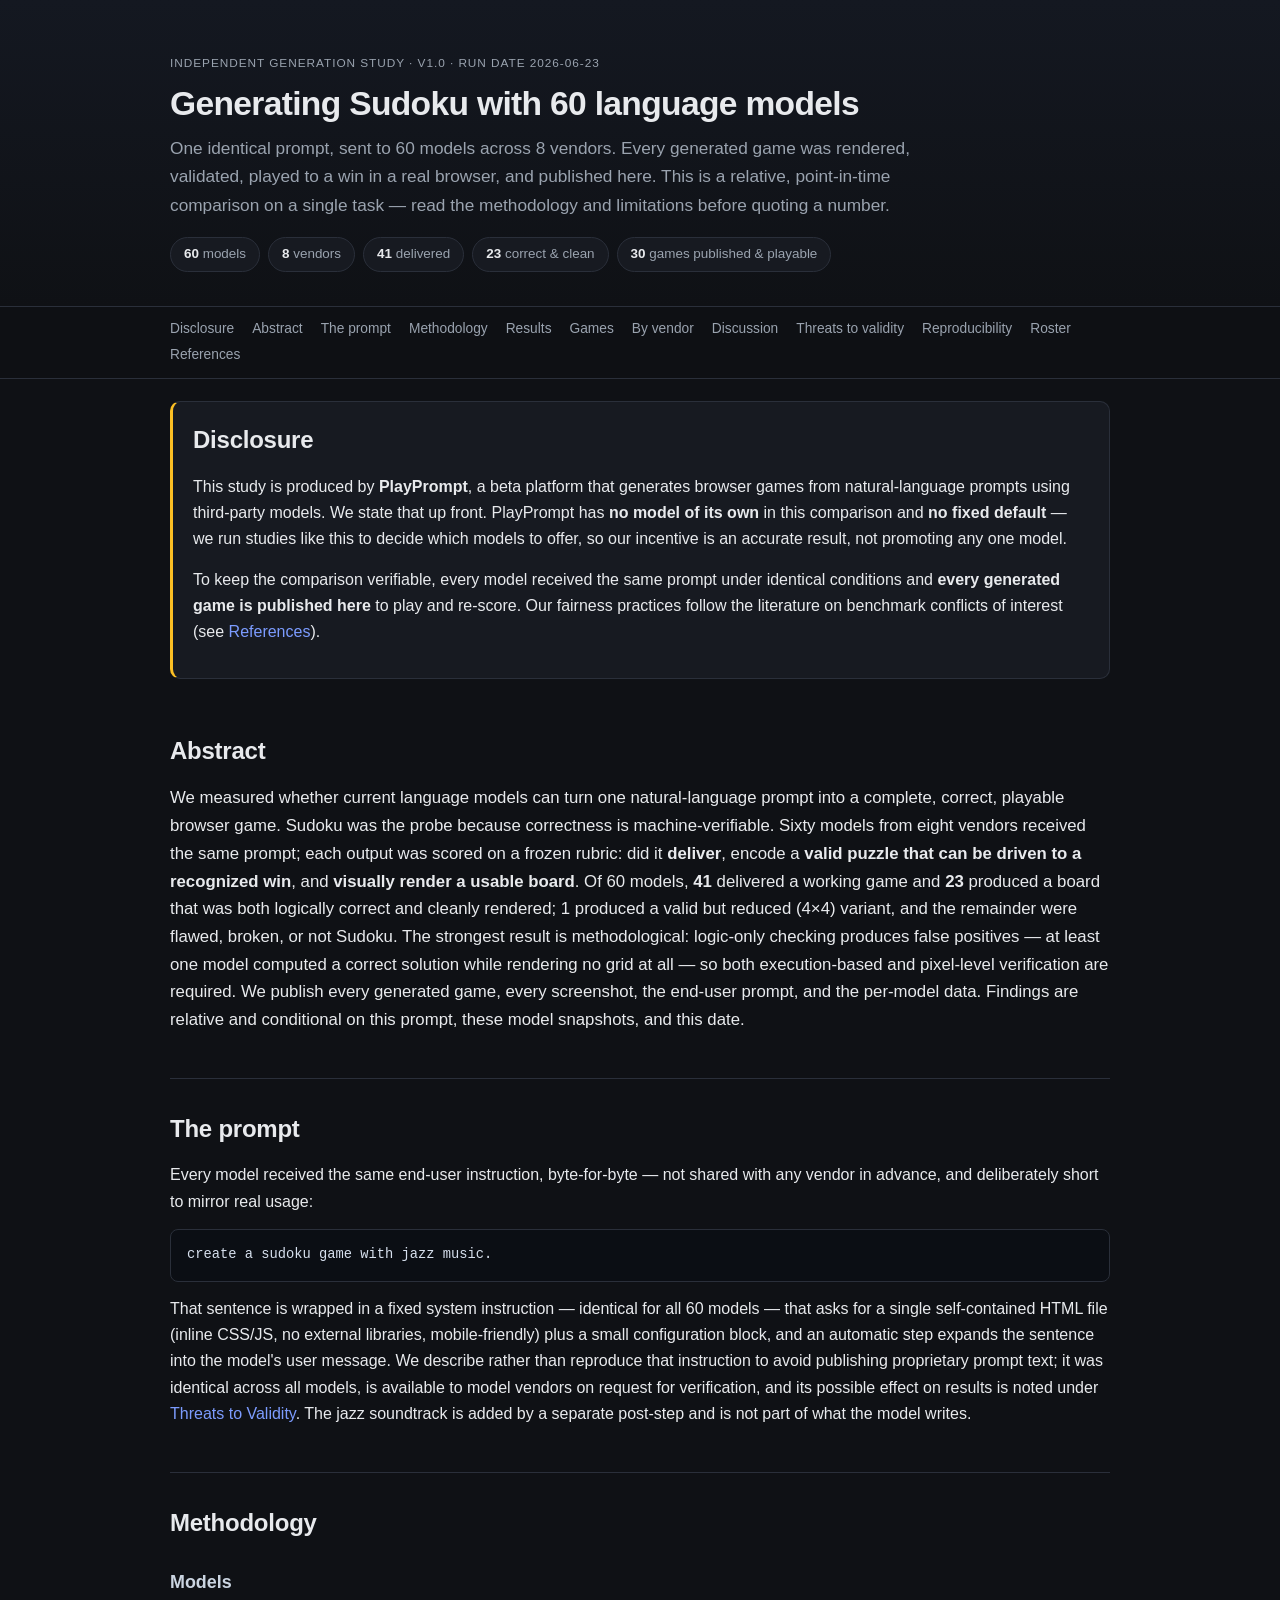
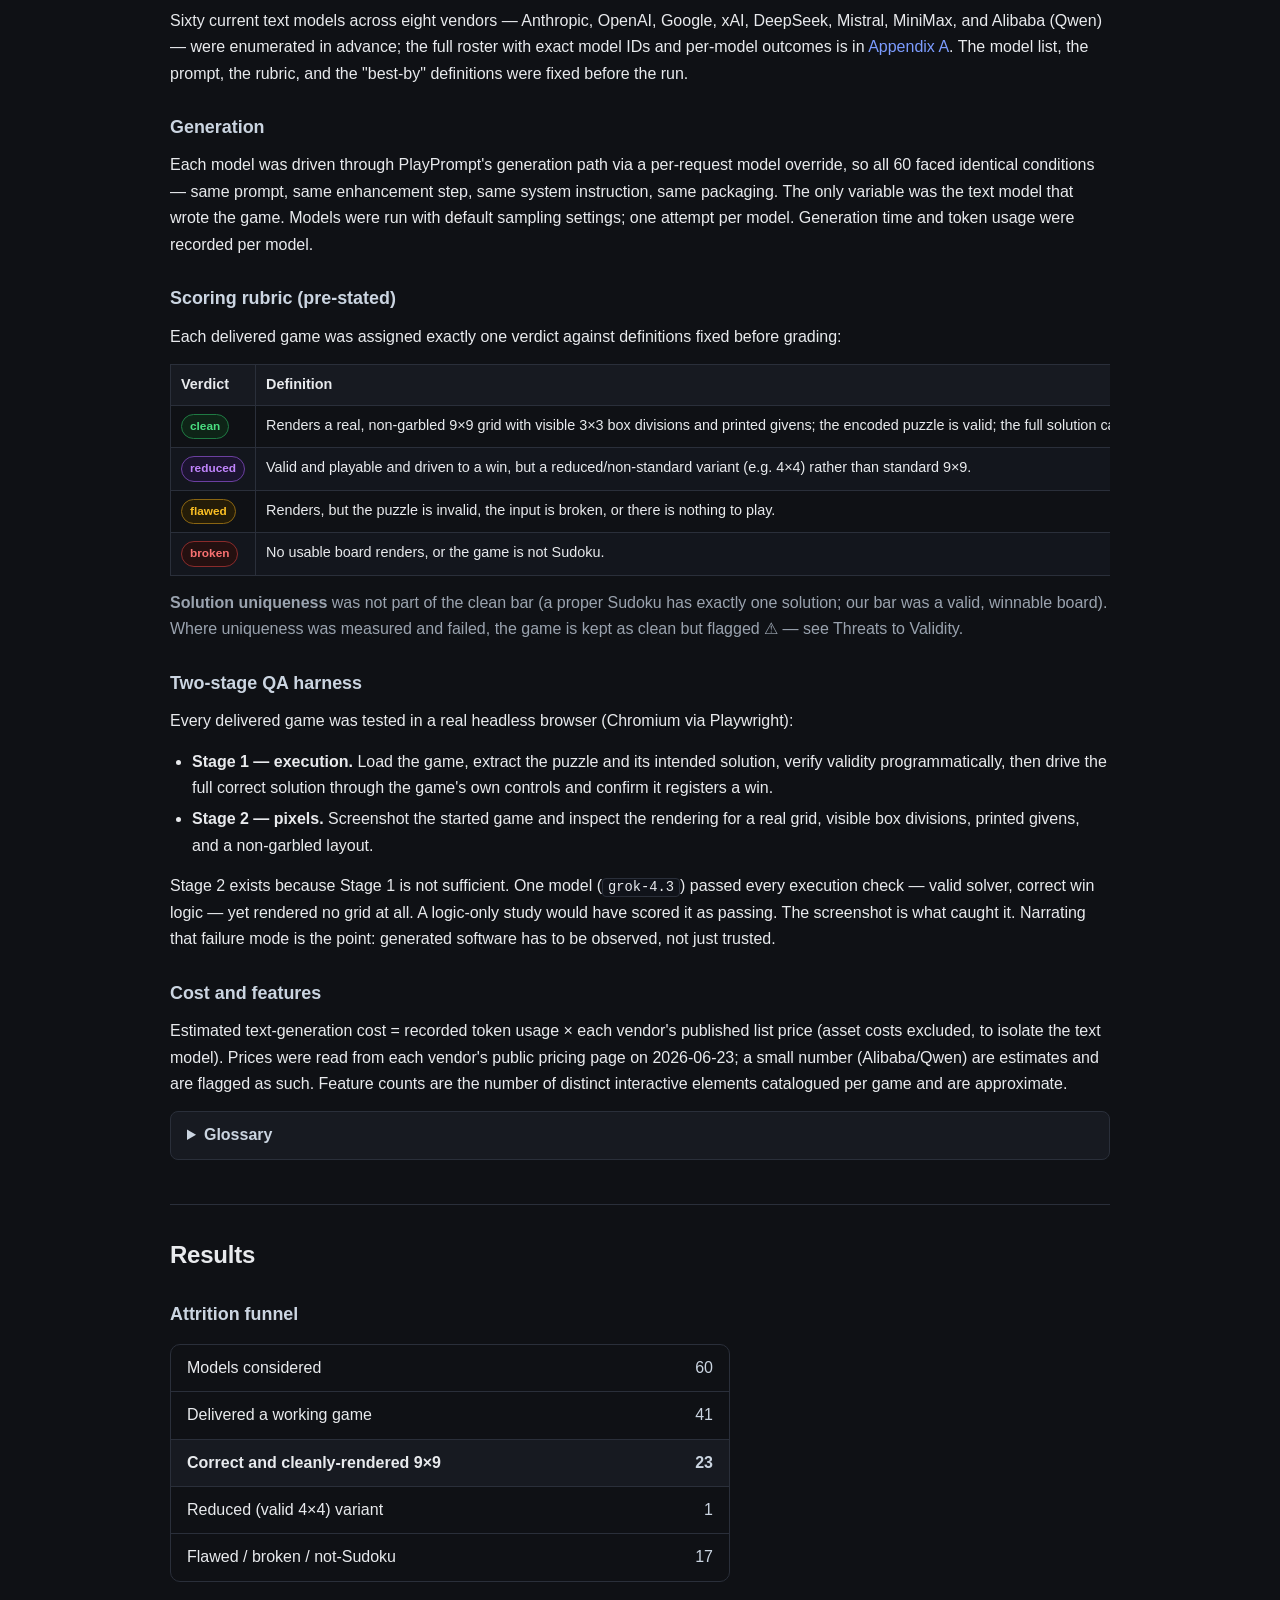
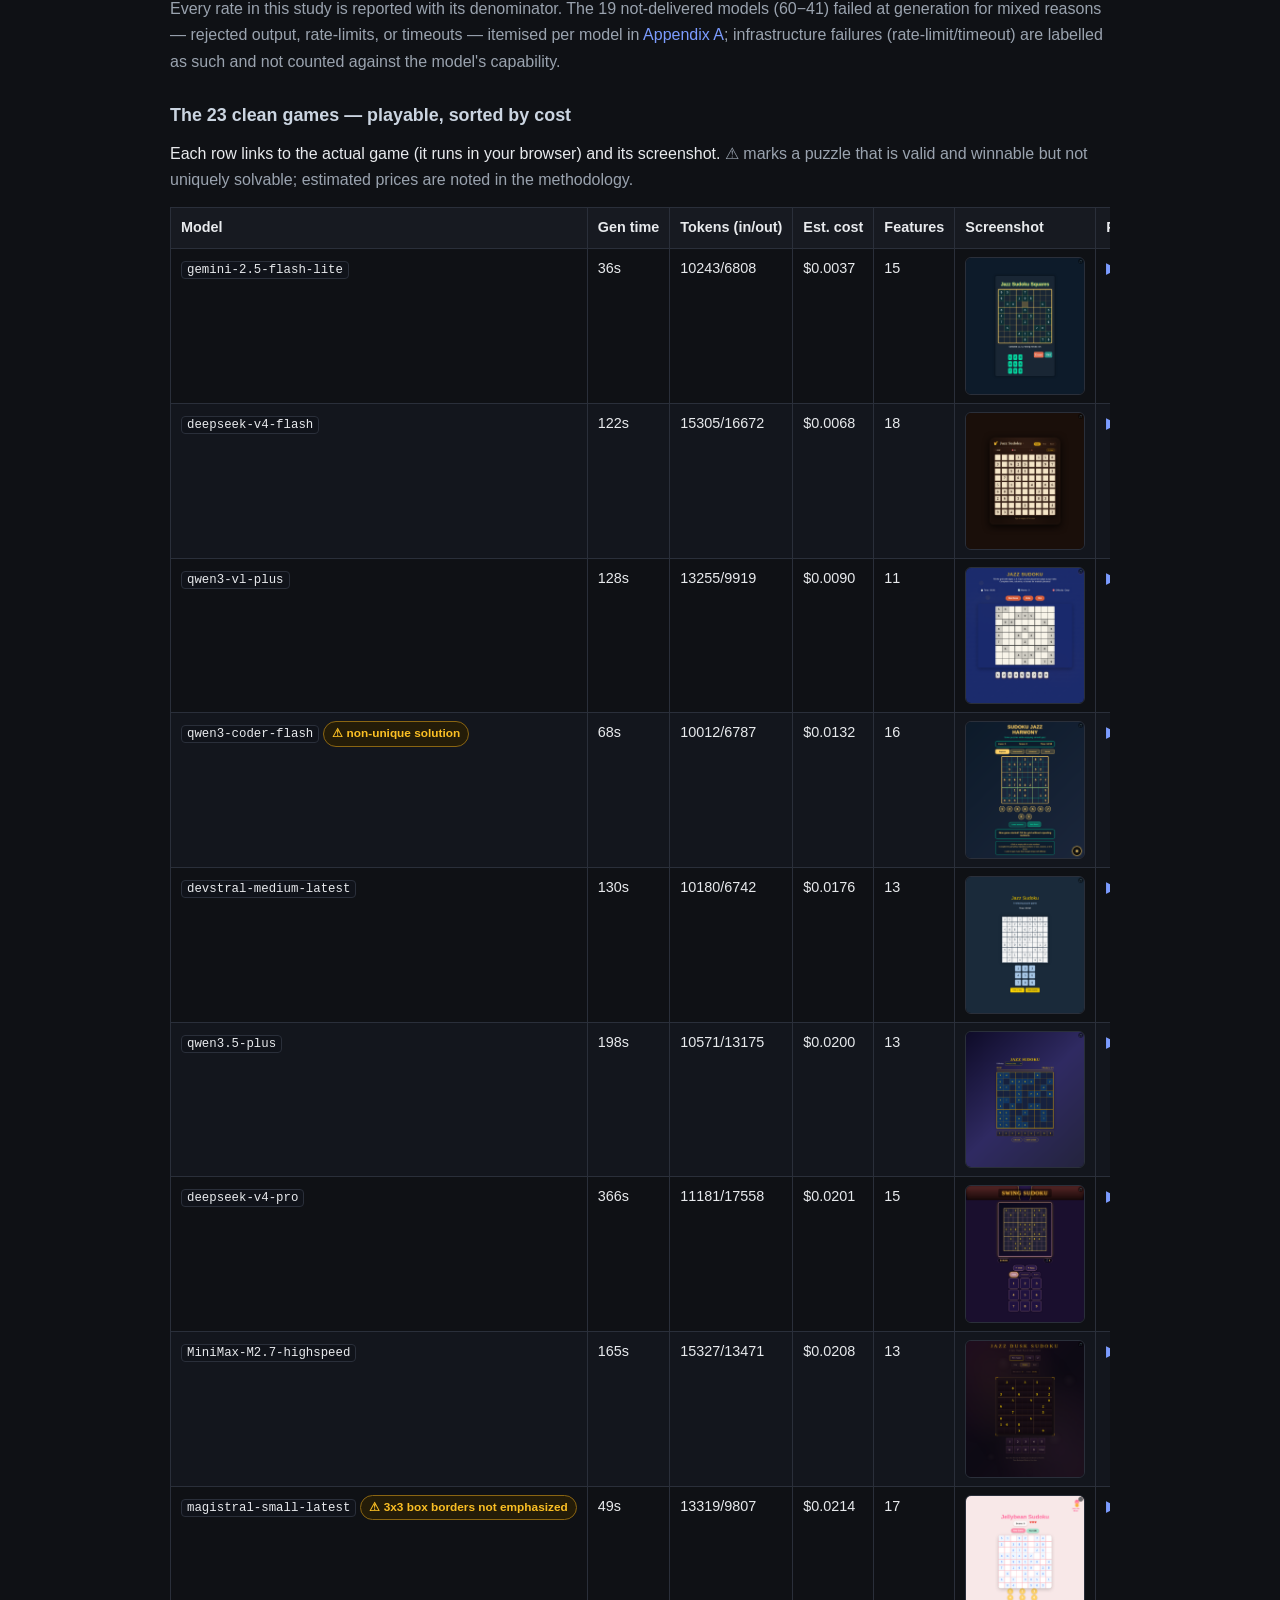
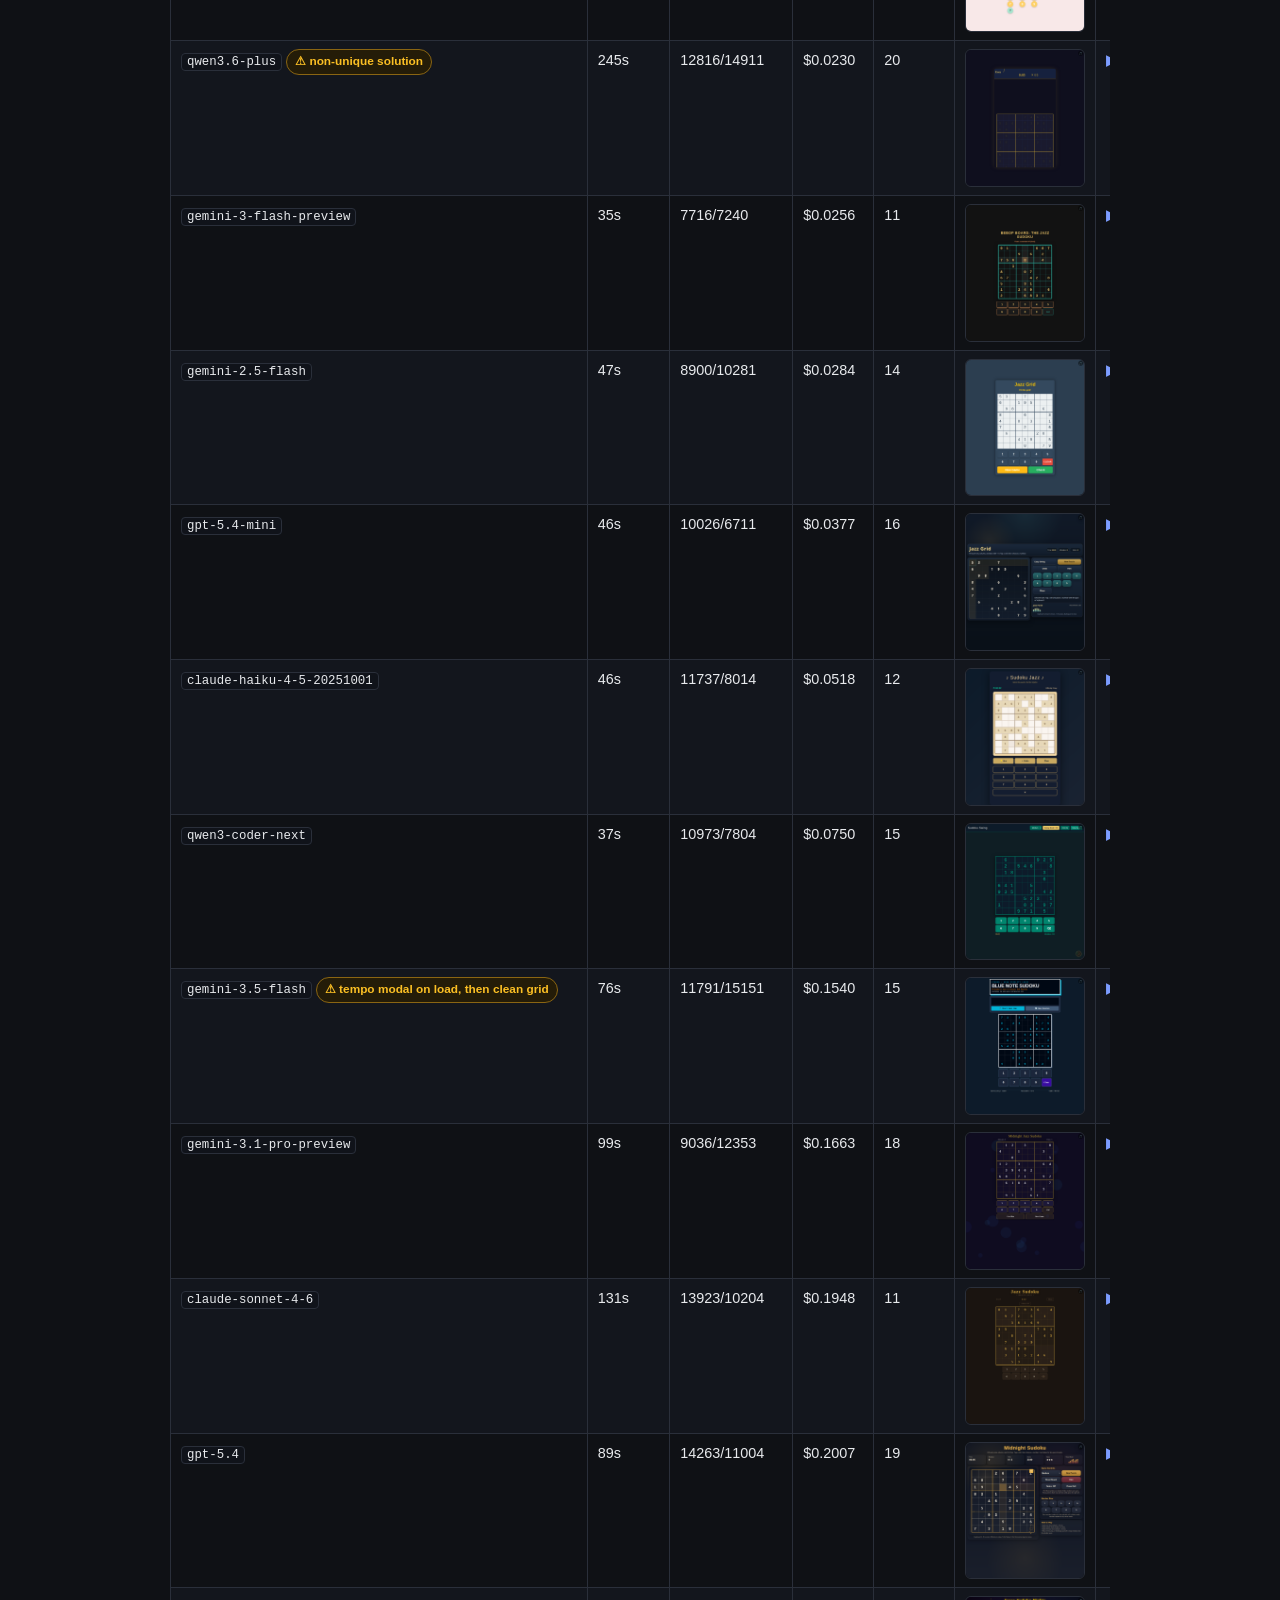
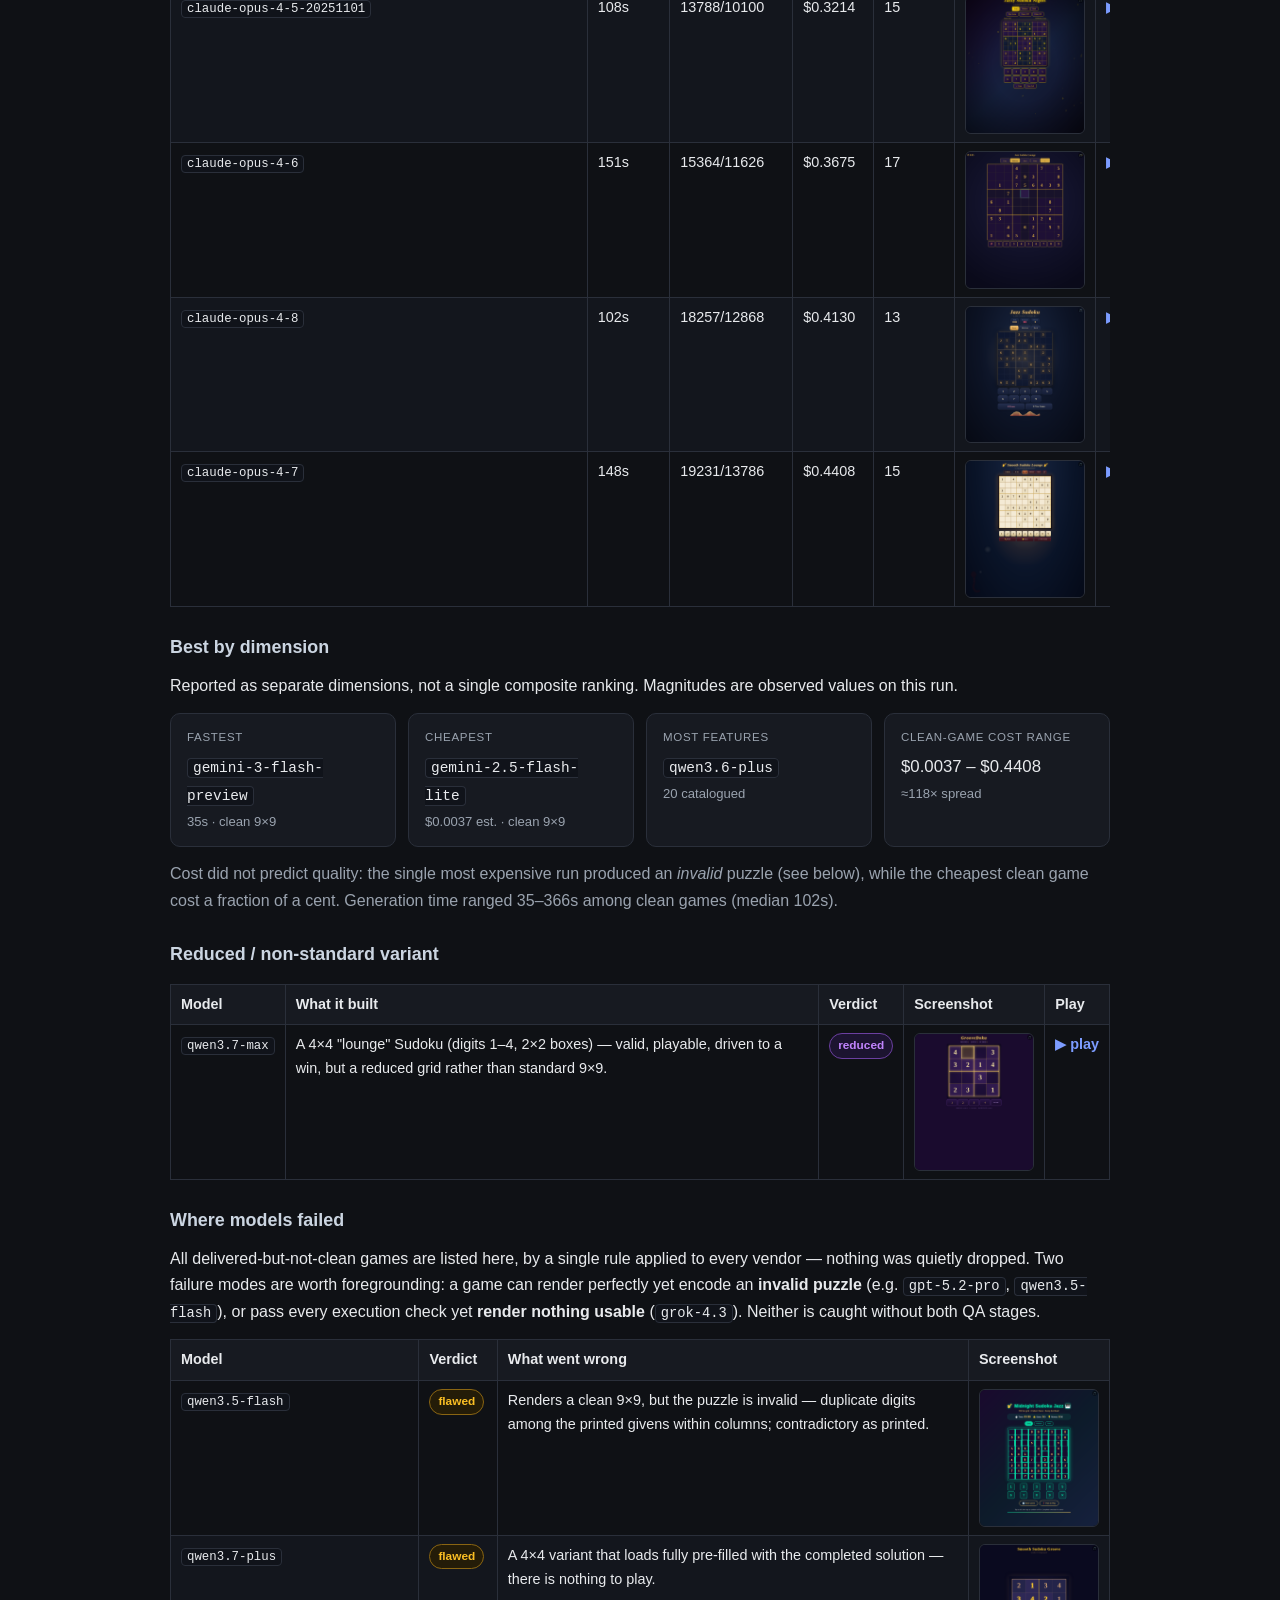
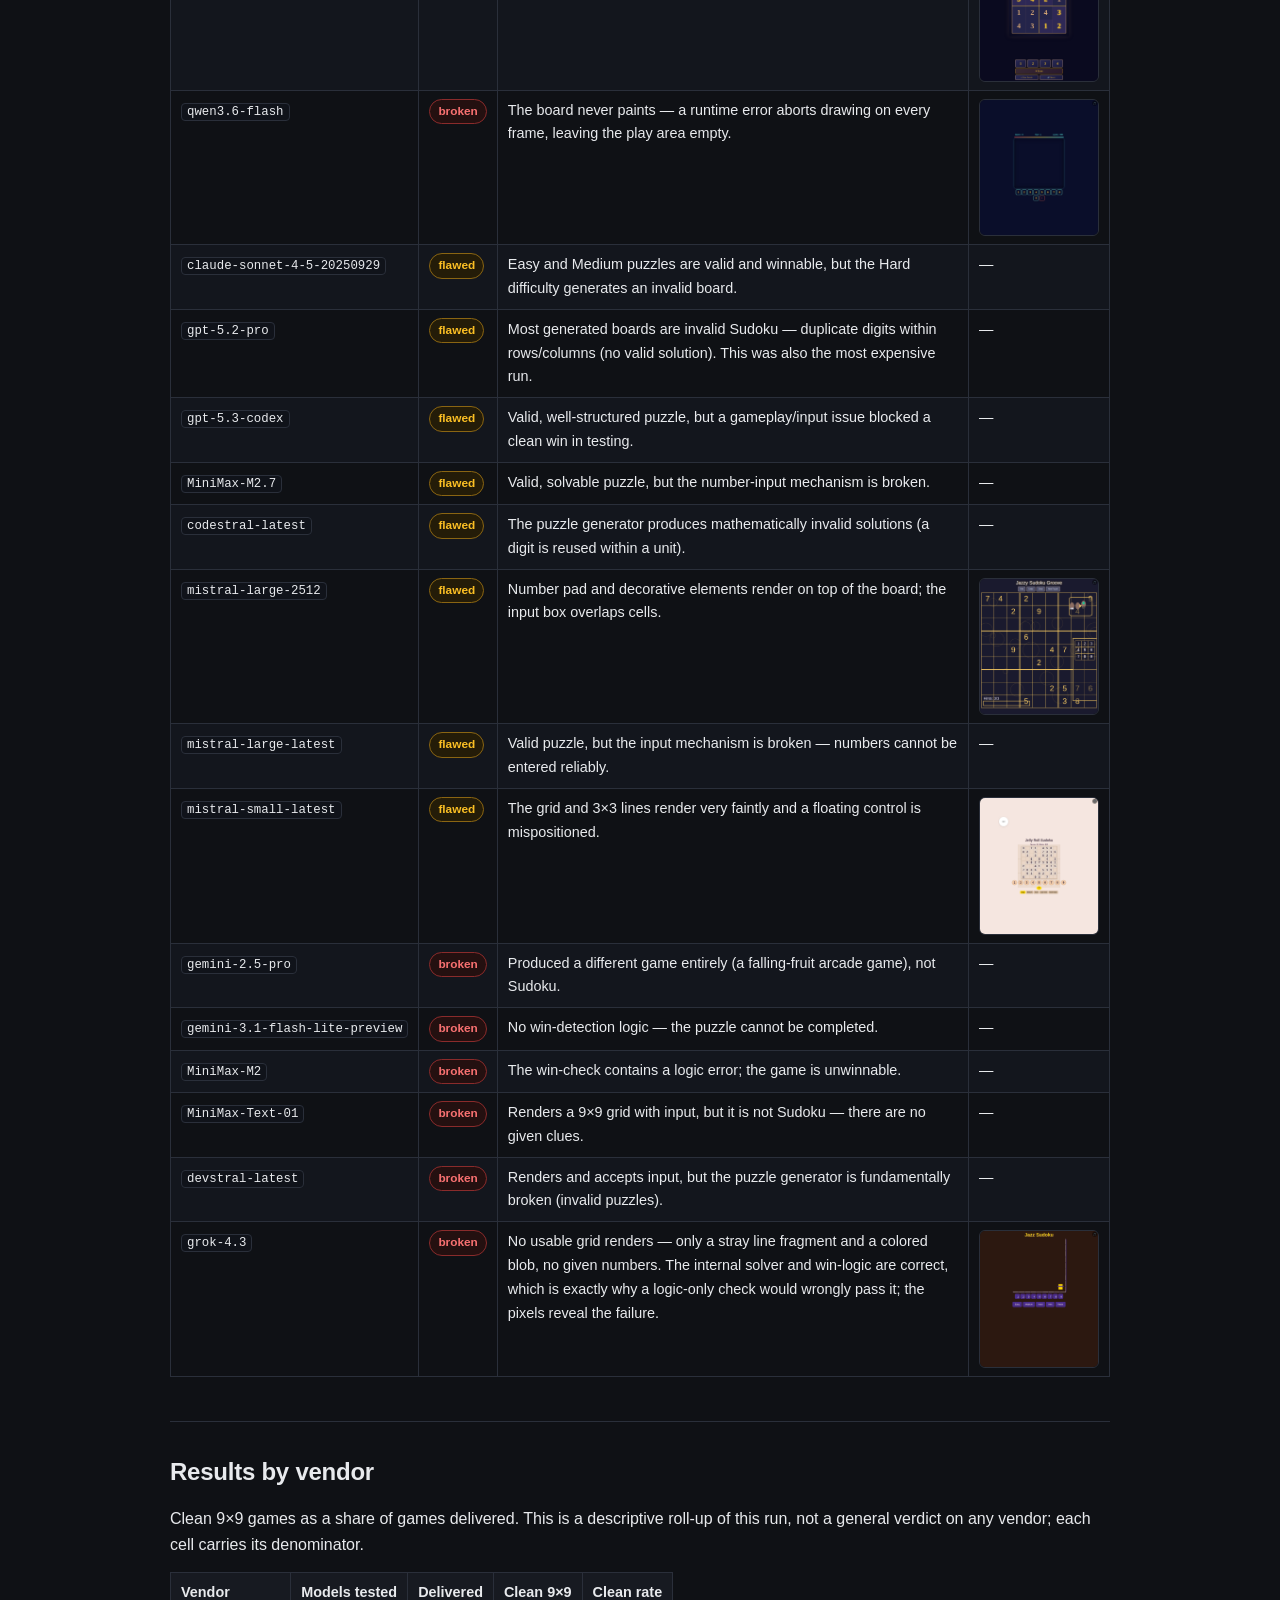
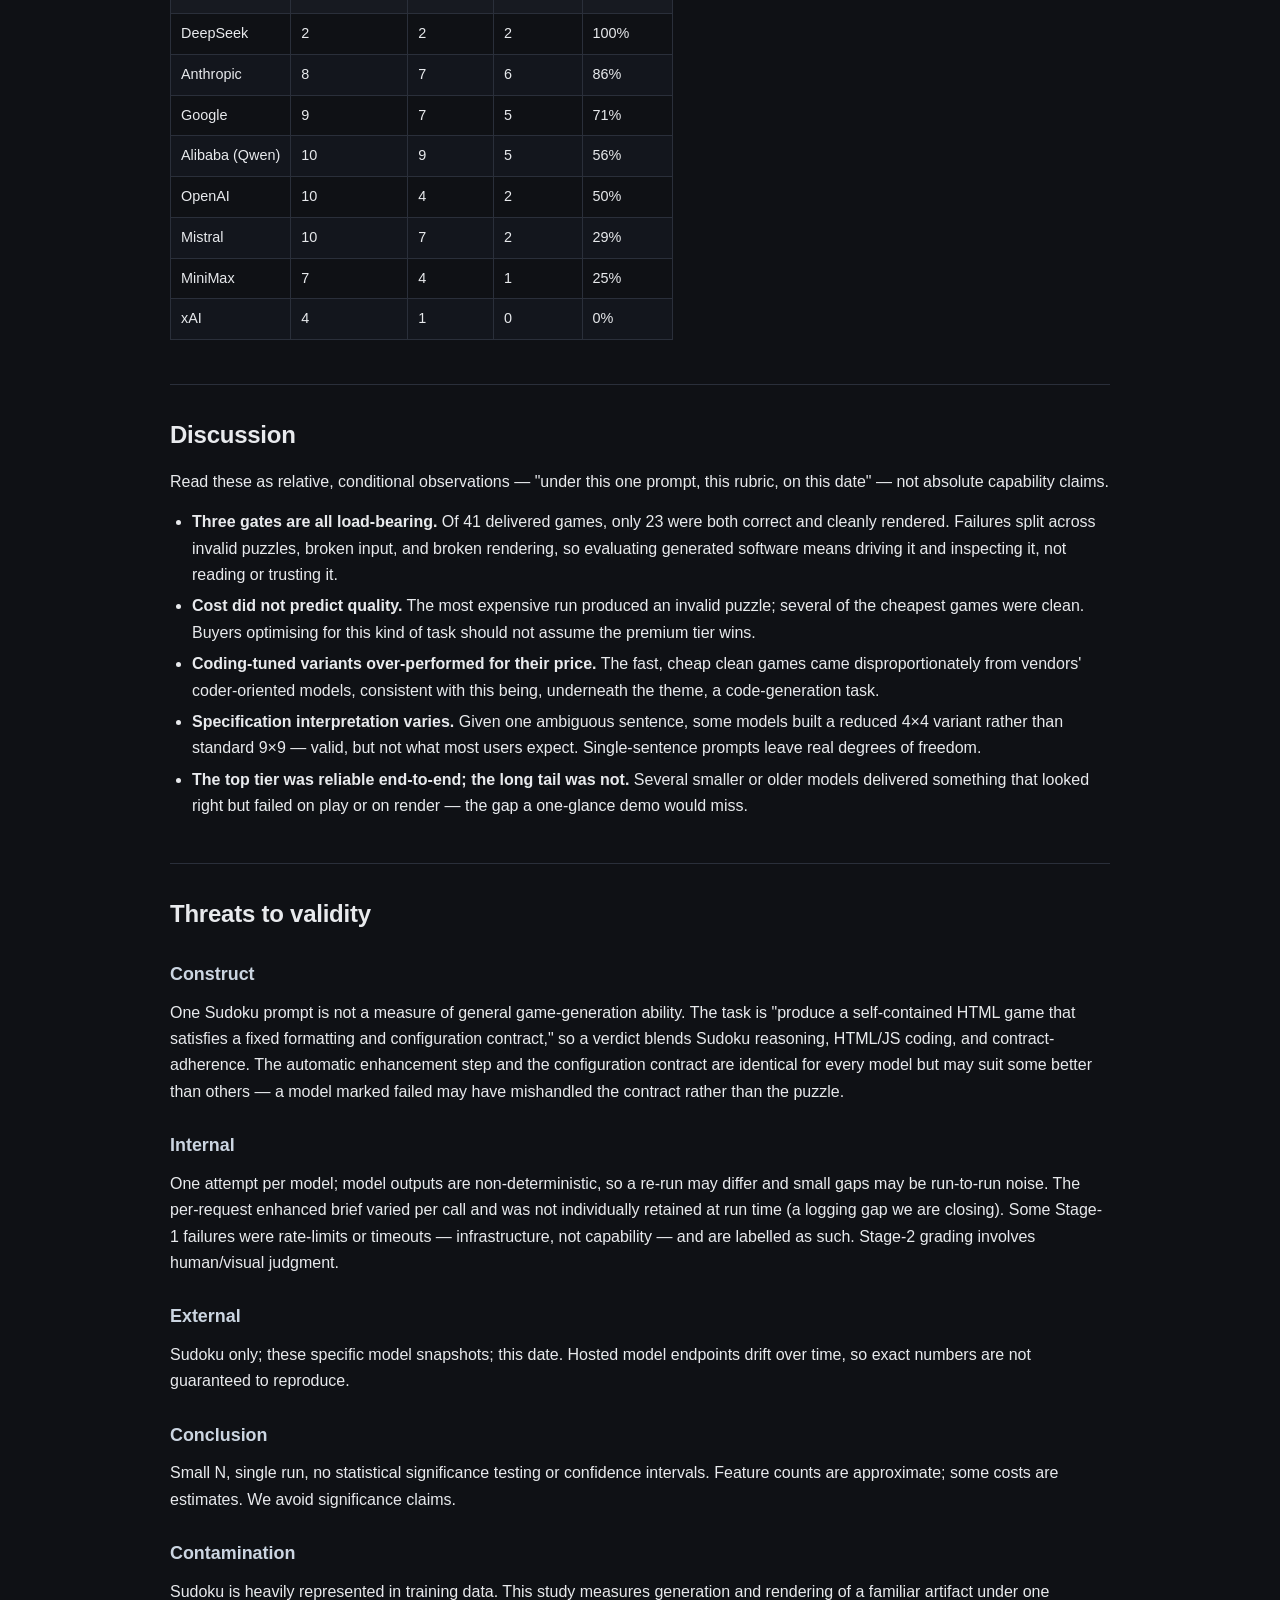
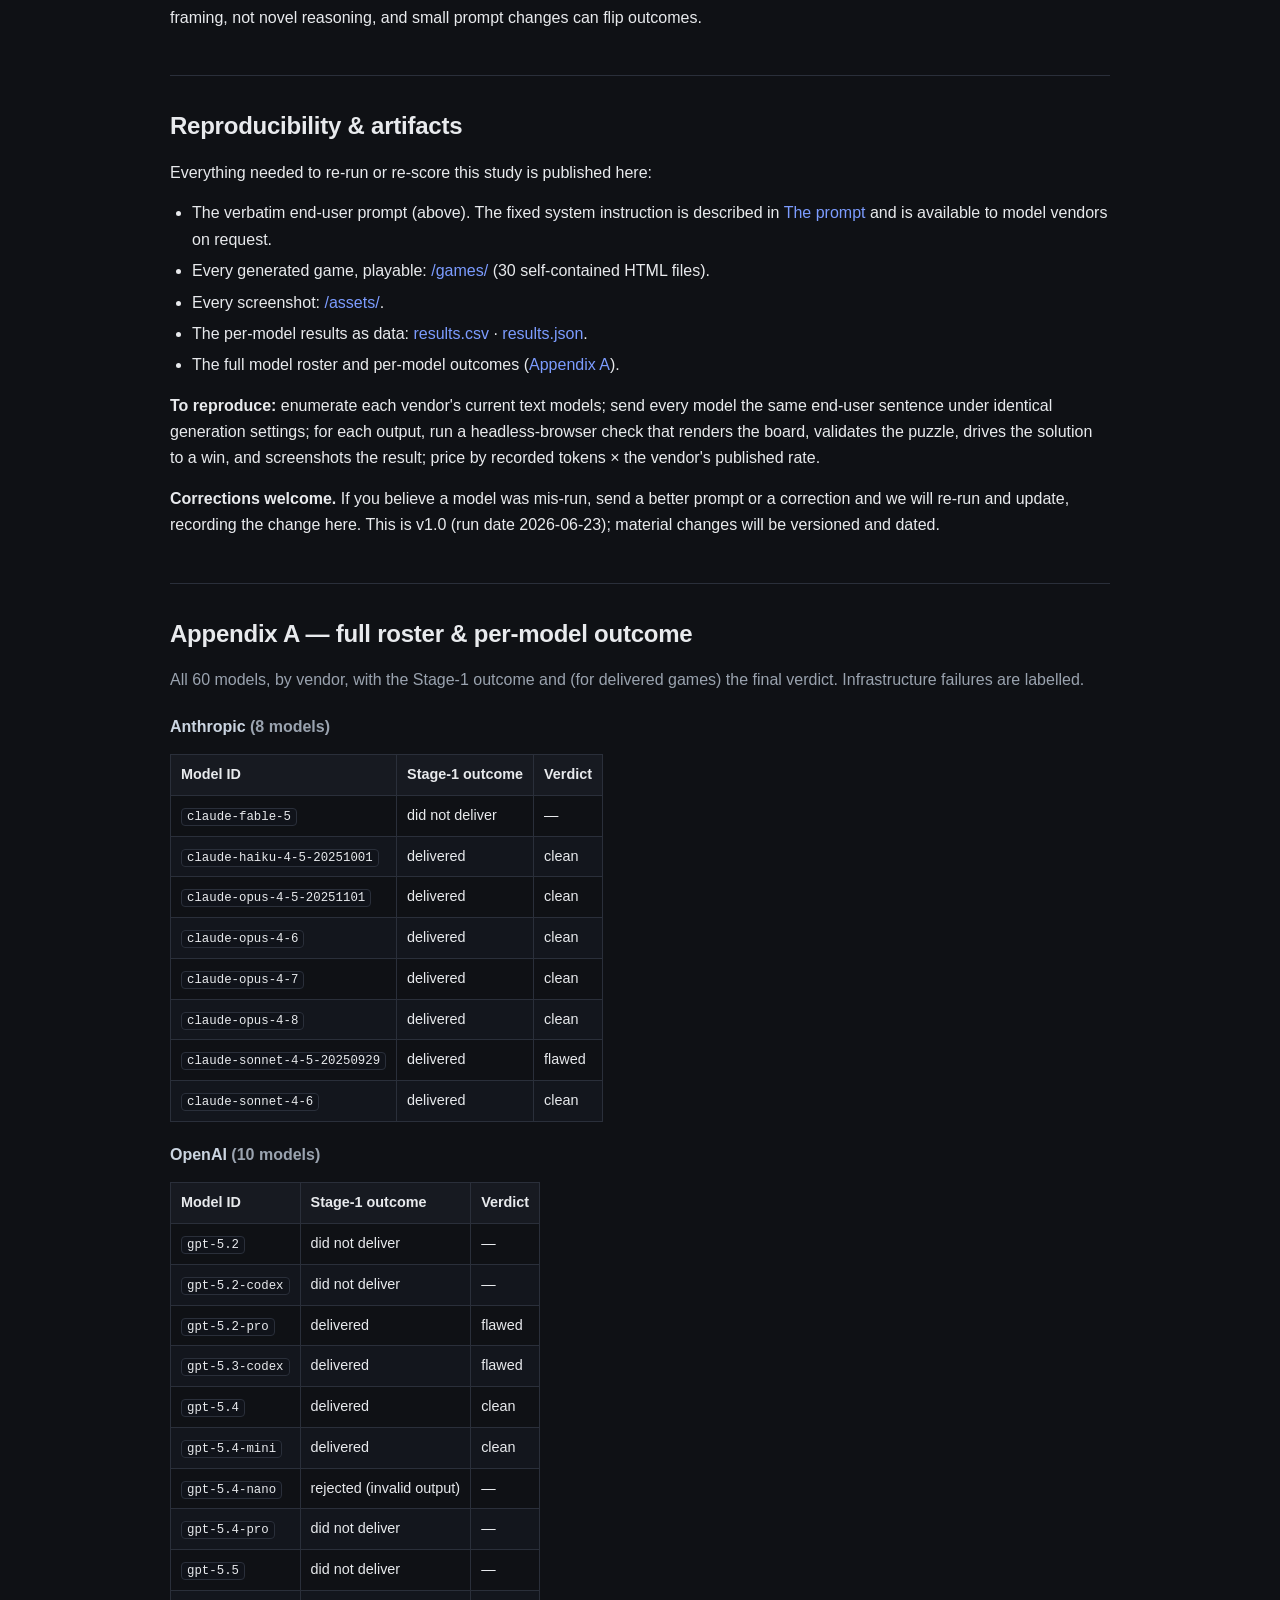
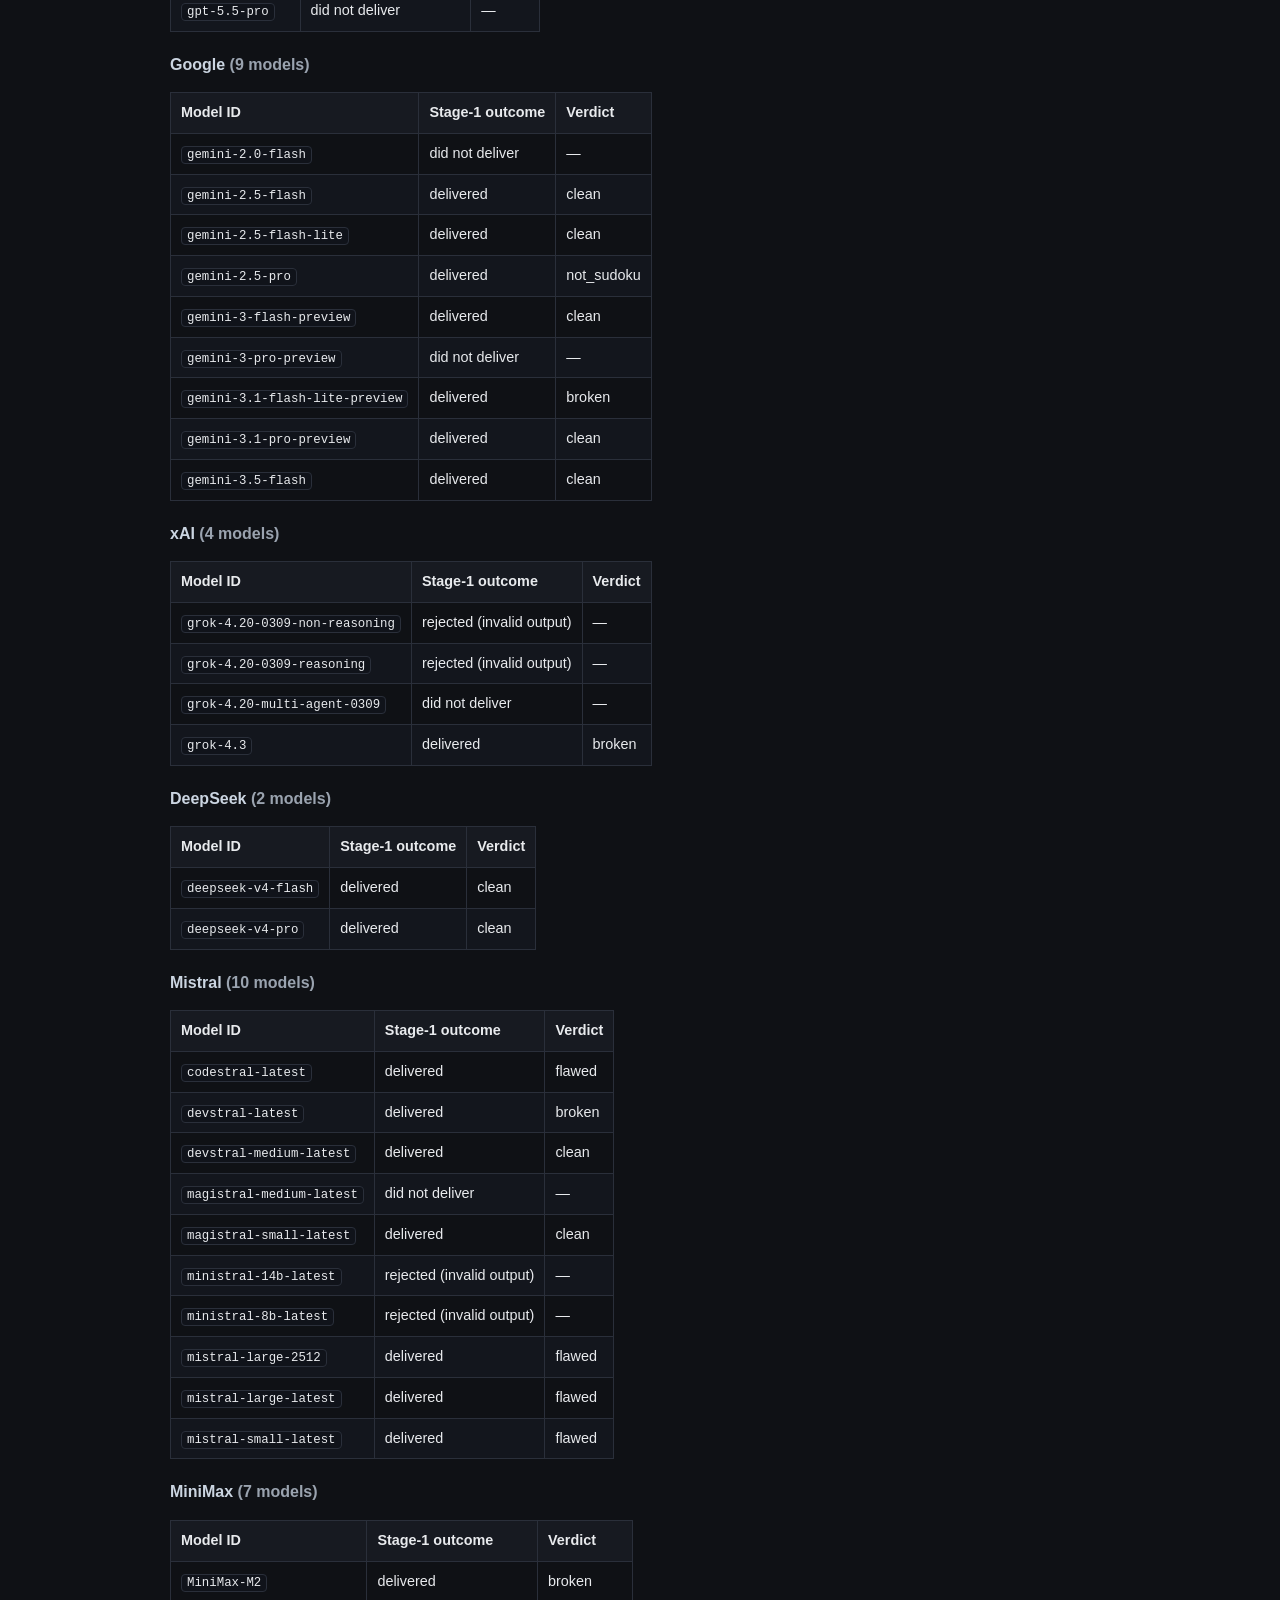
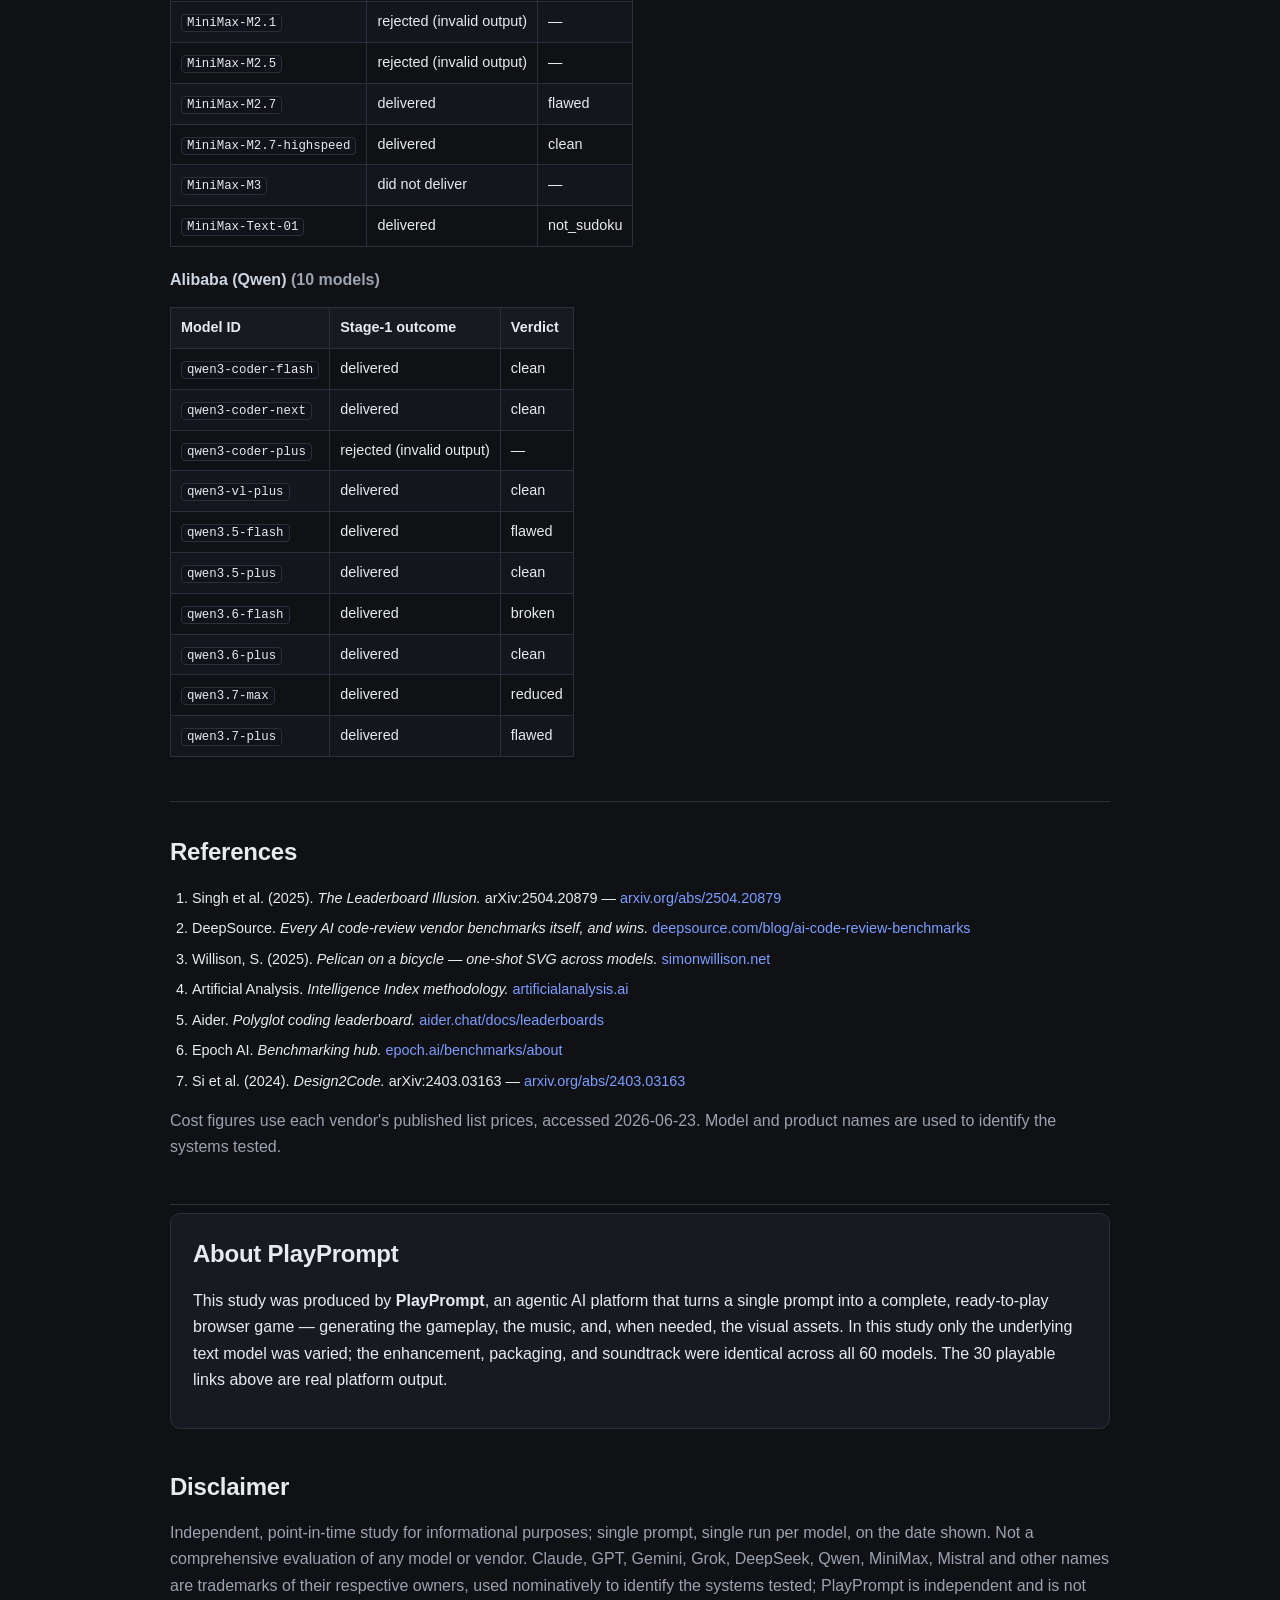
==== index.html @ 6e1d0856 "Refine disclosure + stop publishing internal prompts (v1.0 revision) - Remove the 'our production de" ====
<!DOCTYPE html>
<html lang="en"><head>
<meta charset="UTF-8"><meta name="viewport" content="width=device-width, initial-scale=1">
<title>Generating Sudoku with 60 Language Models — One Prompt, Machine-Tested, Every Game Published</title>
<meta name="description" content="An independent, reproducible generation study: 60 LLMs across 8 vendors, one identical prompt, each Sudoku game rendered, validated, played to a win, and published. Full methodology, data, prompt, and limitations.">
<link rel="stylesheet" href="style.css">
</head><body>
<header class="hero"><div class="wrap">
<p class="kicker">Independent generation study · v1.0 · run date 2026-06-23</p>
<h1>Generating Sudoku with 60 language models</h1>
<p class="sub">One identical prompt, sent to 60 models across 8 vendors. Every generated game was rendered, validated, played to a win in a real browser, and published here. This is a relative, point-in-time comparison on a single task — read the methodology and limitations before quoting a number.</p>
<div class="badges">
<span class="badge"><b>60</b> models</span><span class="badge"><b>8</b> vendors</span>
<span class="badge"><b>41</b> delivered</span><span class="badge"><b>23</b> correct &amp; clean</span>
<span class="badge"><b>30</b> games published &amp; playable</span></div>
</div></header>

<nav class="toc"><div class="wrap">
<a href="#disclosure">Disclosure</a><a href="#abstract">Abstract</a><a href="#prompt">The prompt</a>
<a href="#method">Methodology</a><a href="#results">Results</a><a href="#games">Games</a>
<a href="#vendors">By vendor</a><a href="#discussion">Discussion</a><a href="#threats">Threats to validity</a>
<a href="#repro">Reproducibility</a><a href="#appendixA">Roster</a><a href="#refs">References</a>
</div></nav>

<main class="wrap">

<section id="disclosure" class="callout-box"><h2>Disclosure</h2>
<p>This study is produced by <b>PlayPrompt</b>, a beta platform that generates browser games from natural-language prompts using third-party models. We state that up front. PlayPrompt has <b>no model of its own</b> in this comparison and <b>no fixed default</b> — we run studies like this to decide which models to offer, so our incentive is an accurate result, not promoting any one model.</p>
<p>To keep the comparison verifiable, every model received the same prompt under identical conditions and <b>every generated game is published here</b> to play and re-score. Our fairness practices follow the literature on benchmark conflicts of interest (see <a href="#refs">References</a>).</p>
</section>

<section id="abstract"><h2>Abstract</h2>
<p class="lead">We measured whether current language models can turn one natural-language prompt into a complete, correct, playable browser game. Sudoku was the probe because correctness is machine-verifiable. Sixty models from eight vendors received the same prompt; each output was scored on a frozen rubric: did it <b>deliver</b>, encode a <b>valid puzzle that can be driven to a recognized win</b>, and <b>visually render a usable board</b>. Of 60 models, <b>41</b> delivered a working game and <b>23</b> produced a board that was both logically correct and cleanly rendered; 1 produced a valid but reduced (4×4) variant, and the remainder were flawed, broken, or not Sudoku. The strongest result is methodological: logic-only checking produces false positives — at least one model computed a correct solution while rendering no grid at all — so both execution-based and pixel-level verification are required. We publish every generated game, every screenshot, the end-user prompt, and the per-model data. Findings are relative and conditional on this prompt, these model snapshots, and this date.</p>
</section>

<section id="prompt"><h2>The prompt</h2>
<p>Every model received the same end-user instruction, byte-for-byte — not shared with any vendor in advance, and deliberately short to mirror real usage:</p>
<pre class="prompt">create a sudoku game with jazz music.</pre>
<p>That sentence is wrapped in a fixed system instruction — identical for all 60 models — that asks for a single self-contained HTML file (inline CSS/JS, no external libraries, mobile-friendly) plus a small configuration block, and an automatic step expands the sentence into the model's user message. We describe rather than reproduce that instruction to avoid publishing proprietary prompt text; it was identical across all models, is available to model vendors on request for verification, and its possible effect on results is noted under <a href="#threats">Threats to Validity</a>. The jazz soundtrack is added by a separate post-step and is not part of what the model writes.</p>
</section>

<section id="method"><h2>Methodology</h2>
<h3>Models</h3>
<p>Sixty current text models across eight vendors — Anthropic, OpenAI, Google, xAI, DeepSeek, Mistral, MiniMax, and Alibaba (Qwen) — were enumerated in advance; the full roster with exact model IDs and per-model outcomes is in <a href="#appendixA">Appendix&nbsp;A</a>. The model list, the prompt, the rubric, and the "best-by" definitions were fixed before the run.</p>
<h3>Generation</h3>
<p>Each model was driven through PlayPrompt's generation path via a per-request model override, so all 60 faced identical conditions — same prompt, same enhancement step, same system instruction, same packaging. The only variable was the text model that wrote the game. Models were run with default sampling settings; one attempt per model. Generation time and token usage were recorded per model.</p>
<h3>Scoring rubric (pre-stated)</h3>
<p>Each delivered game was assigned exactly one verdict against definitions fixed before grading:</p>
<table><thead><tr><th>Verdict</th><th>Definition</th></tr></thead><tbody>
<tr><td><span class="tag t-clean">clean</span></td><td>Renders a real, non-garbled 9×9 grid with visible 3×3 box divisions and printed givens; the encoded puzzle is valid; the full solution can be driven in and the game recognizes a win.</td></tr>
<tr><td><span class="tag t-reduced">reduced</span></td><td>Valid and playable and driven to a win, but a reduced/non-standard variant (e.g. 4×4) rather than standard 9×9.</td></tr>
<tr><td><span class="tag t-flawed">flawed</span></td><td>Renders, but the puzzle is invalid, the input is broken, or there is nothing to play.</td></tr>
<tr><td><span class="tag t-broken">broken</span></td><td>No usable board renders, or the game is not Sudoku.</td></tr>
</tbody></table>
<p class="muted"><b>Solution uniqueness</b> was not part of the clean bar (a proper Sudoku has exactly one solution; our bar was a valid, winnable board). Where uniqueness was measured and failed, the game is kept as clean but flagged ⚠ — see Threats to Validity.</p>
<h3>Two-stage QA harness</h3>
<p>Every delivered game was tested in a real headless browser (Chromium via Playwright):</p>
<ul class="tight">
<li><b>Stage 1 — execution.</b> Load the game, extract the puzzle and its intended solution, verify validity programmatically, then drive the full correct solution through the game's own controls and confirm it registers a win.</li>
<li><b>Stage 2 — pixels.</b> Screenshot the started game and inspect the rendering for a real grid, visible box divisions, printed givens, and a non-garbled layout.</li>
</ul>
<p>Stage 2 exists because Stage 1 is not sufficient. One model (<code>grok-4.3</code>) passed every execution check — valid solver, correct win logic — yet rendered no grid at all. A logic-only study would have scored it as passing. The screenshot is what caught it. Narrating that failure mode is the point: generated software has to be observed, not just trusted.</p>
<h3>Cost and features</h3>
<p>Estimated text-generation cost = recorded token usage × each vendor's published list price (asset costs excluded, to isolate the text model). Prices were read from each vendor's public pricing page on 2026-06-23; a small number (Alibaba/Qwen) are estimates and are flagged as such. Feature counts are the number of distinct interactive elements catalogued per game and are approximate.</p>
<details class="glossary"><summary>Glossary</summary>
<ul class="tight">
<li><b>Delivered</b> — the model returned a complete game that the pipeline accepted.</li>
<li><b>Valid puzzle</b> — the printed givens contain no duplicate in any row, column, or 3×3 box, and a complete solution exists.</li>
<li><b>Unique solution</b> — exactly one completion exists (a property a proper Sudoku has; not required for "clean" here).</li>
<li><b>Win-detected</b> — after the correct solution was entered, the game itself signalled a win.</li>
<li><b>Clean / visually correct</b> — a real grid renders with box divisions and printed givens, non-garbled.</li>
</ul></details>
</section>

<section id="results"><h2>Results</h2>
<h3>Attrition funnel</h3>
<div class="funnel">
<div class="frow"><span>Models considered</span><span class="fn">60</span></div>
<div class="frow"><span>Delivered a working game</span><span class="fn">41</span></div>
<div class="frow hl"><span>Correct <b>and</b> cleanly-rendered 9×9</span><span class="fn">23</span></div>
<div class="frow"><span>Reduced (valid 4×4) variant</span><span class="fn">1</span></div>
<div class="frow"><span>Flawed / broken / not-Sudoku</span><span class="fn">17</span></div>
</div>
<p class="muted">Every rate in this study is reported with its denominator. The 19 not-delivered models (60−41) failed at generation for mixed reasons — rejected output, rate-limits, or timeouts — itemised per model in <a href="#appendixA">Appendix&nbsp;A</a>; infrastructure failures (rate-limit/timeout) are labelled as such and not counted against the model's capability.</p>

<h3 id="games">The 23 clean games — playable, sorted by cost</h3>
<p>Each row links to the actual game (it runs in your browser) and its screenshot. <span class="muted">⚠ marks a puzzle that is valid and winnable but not uniquely solvable; estimated prices are noted in the methodology.</span></p>
<table><thead><tr><th>Model</th><th>Gen&nbsp;time</th><th>Tokens&nbsp;(in/out)</th><th>Est.&nbsp;cost</th><th>Features</th><th>Screenshot</th><th>Play</th></tr></thead>
<tbody><tr><td><code>gemini-2.5-flash-lite</code></td><td>36s</td><td>10243/6808</td><td>$0.0037</td><td>15</td><td class='shot-cell'><a href="games/gemini-gemini-2-5-flash-lite.html" target="_blank" rel="noopener"><img class="shot" loading="lazy" src="assets/gemini-gemini-2-5-flash-lite.png" alt="gemini-2.5-flash-lite screenshot"></a></td><td><a class="play" href="games/gemini-gemini-2-5-flash-lite.html" target="_blank" rel="noopener">▶&nbsp;play</a></td></tr><tr><td><code>deepseek-v4-flash</code></td><td>122s</td><td>15305/16672</td><td>$0.0068</td><td>18</td><td class='shot-cell'><a href="games/deepseek-deepseek-v4-flash.html" target="_blank" rel="noopener"><img class="shot" loading="lazy" src="assets/deepseek-deepseek-v4-flash.png" alt="deepseek-v4-flash screenshot"></a></td><td><a class="play" href="games/deepseek-deepseek-v4-flash.html" target="_blank" rel="noopener">▶&nbsp;play</a></td></tr><tr><td><code>qwen3-vl-plus</code></td><td>128s</td><td>13255/9919</td><td>$0.0090</td><td>11</td><td class='shot-cell'><a href="games/qwen3-vl-plus.html" target="_blank" rel="noopener"><img class="shot" loading="lazy" src="assets/qwen3-vl-plus.png" alt="qwen3-vl-plus screenshot"></a></td><td><a class="play" href="games/qwen3-vl-plus.html" target="_blank" rel="noopener">▶&nbsp;play</a></td></tr><tr><td><code>qwen3-coder-flash</code> <span class="tag t-flawed" title="valid &amp; winnable, but the generated puzzle is not uniquely solvable">⚠ non-unique solution</span></td><td>68s</td><td>10012/6787</td><td>$0.0132</td><td>16</td><td class='shot-cell'><a href="games/qwen3-coder-flash.html" target="_blank" rel="noopener"><img class="shot" loading="lazy" src="assets/qwen3-coder-flash.png" alt="qwen3-coder-flash screenshot"></a></td><td><a class="play" href="games/qwen3-coder-flash.html" target="_blank" rel="noopener">▶&nbsp;play</a></td></tr><tr><td><code>devstral-medium-latest</code></td><td>130s</td><td>10180/6742</td><td>$0.0176</td><td>13</td><td class='shot-cell'><a href="games/mistral-devstral-medium-latest.html" target="_blank" rel="noopener"><img class="shot" loading="lazy" src="assets/mistral-devstral-medium-latest.png" alt="devstral-medium-latest screenshot"></a></td><td><a class="play" href="games/mistral-devstral-medium-latest.html" target="_blank" rel="noopener">▶&nbsp;play</a></td></tr><tr><td><code>qwen3.5-plus</code></td><td>198s</td><td>10571/13175</td><td>$0.0200</td><td>13</td><td class='shot-cell'><a href="games/qwen3-5-plus.html" target="_blank" rel="noopener"><img class="shot" loading="lazy" src="assets/qwen3-5-plus.png" alt="qwen3.5-plus screenshot"></a></td><td><a class="play" href="games/qwen3-5-plus.html" target="_blank" rel="noopener">▶&nbsp;play</a></td></tr><tr><td><code>deepseek-v4-pro</code></td><td>366s</td><td>11181/17558</td><td>$0.0201</td><td>15</td><td class='shot-cell'><a href="games/deepseek-deepseek-v4-pro.html" target="_blank" rel="noopener"><img class="shot" loading="lazy" src="assets/deepseek-deepseek-v4-pro.png" alt="deepseek-v4-pro screenshot"></a></td><td><a class="play" href="games/deepseek-deepseek-v4-pro.html" target="_blank" rel="noopener">▶&nbsp;play</a></td></tr><tr><td><code>MiniMax-M2.7-highspeed</code></td><td>165s</td><td>15327/13471</td><td>$0.0208</td><td>13</td><td class='shot-cell'><a href="games/minimax-minimax-m2-7-highspeed.html" target="_blank" rel="noopener"><img class="shot" loading="lazy" src="assets/minimax-minimax-m2-7-highspeed.png" alt="MiniMax-M2.7-highspeed screenshot"></a></td><td><a class="play" href="games/minimax-minimax-m2-7-highspeed.html" target="_blank" rel="noopener">▶&nbsp;play</a></td></tr><tr><td><code>magistral-small-latest</code> <span class="tag t-flawed" title="valid &amp; winnable, but the generated puzzle is not uniquely solvable">⚠ 3x3 box borders not emphasized</span></td><td>49s</td><td>13319/9807</td><td>$0.0214</td><td>17</td><td class='shot-cell'><a href="games/mistral-magistral-small-latest.html" target="_blank" rel="noopener"><img class="shot" loading="lazy" src="assets/mistral-magistral-small-latest.png" alt="magistral-small-latest screenshot"></a></td><td><a class="play" href="games/mistral-magistral-small-latest.html" target="_blank" rel="noopener">▶&nbsp;play</a></td></tr><tr><td><code>qwen3.6-plus</code> <span class="tag t-flawed" title="valid &amp; winnable, but the generated puzzle is not uniquely solvable">⚠ non-unique solution</span></td><td>245s</td><td>12816/14911</td><td>$0.0230</td><td>20</td><td class='shot-cell'><a href="games/qwen3-6-plus.html" target="_blank" rel="noopener"><img class="shot" loading="lazy" src="assets/qwen3-6-plus.png" alt="qwen3.6-plus screenshot"></a></td><td><a class="play" href="games/qwen3-6-plus.html" target="_blank" rel="noopener">▶&nbsp;play</a></td></tr><tr><td><code>gemini-3-flash-preview</code></td><td>35s</td><td>7716/7240</td><td>$0.0256</td><td>11</td><td class='shot-cell'><a href="games/gemini-gemini-3-flash-preview.html" target="_blank" rel="noopener"><img class="shot" loading="lazy" src="assets/gemini-gemini-3-flash-preview.png" alt="gemini-3-flash-preview screenshot"></a></td><td><a class="play" href="games/gemini-gemini-3-flash-preview.html" target="_blank" rel="noopener">▶&nbsp;play</a></td></tr><tr><td><code>gemini-2.5-flash</code></td><td>47s</td><td>8900/10281</td><td>$0.0284</td><td>14</td><td class='shot-cell'><a href="games/gemini-gemini-2-5-flash.html" target="_blank" rel="noopener"><img class="shot" loading="lazy" src="assets/gemini-gemini-2-5-flash.png" alt="gemini-2.5-flash screenshot"></a></td><td><a class="play" href="games/gemini-gemini-2-5-flash.html" target="_blank" rel="noopener">▶&nbsp;play</a></td></tr><tr><td><code>gpt-5.4-mini</code></td><td>46s</td><td>10026/6711</td><td>$0.0377</td><td>16</td><td class='shot-cell'><a href="games/gpt-5-4-mini.html" target="_blank" rel="noopener"><img class="shot" loading="lazy" src="assets/gpt-5-4-mini.png" alt="gpt-5.4-mini screenshot"></a></td><td><a class="play" href="games/gpt-5-4-mini.html" target="_blank" rel="noopener">▶&nbsp;play</a></td></tr><tr><td><code>claude-haiku-4-5-20251001</code></td><td>46s</td><td>11737/8014</td><td>$0.0518</td><td>12</td><td class='shot-cell'><a href="games/claude-haiku-4-5-20251001.html" target="_blank" rel="noopener"><img class="shot" loading="lazy" src="assets/claude-haiku-4-5-20251001.png" alt="claude-haiku-4-5-20251001 screenshot"></a></td><td><a class="play" href="games/claude-haiku-4-5-20251001.html" target="_blank" rel="noopener">▶&nbsp;play</a></td></tr><tr><td><code>qwen3-coder-next</code></td><td>37s</td><td>10973/7804</td><td>$0.0750</td><td>15</td><td class='shot-cell'><a href="games/qwen3-coder-next.html" target="_blank" rel="noopener"><img class="shot" loading="lazy" src="assets/qwen3-coder-next.png" alt="qwen3-coder-next screenshot"></a></td><td><a class="play" href="games/qwen3-coder-next.html" target="_blank" rel="noopener">▶&nbsp;play</a></td></tr><tr><td><code>gemini-3.5-flash</code> <span class="tag t-flawed" title="valid &amp; winnable, but the generated puzzle is not uniquely solvable">⚠ tempo modal on load, then clean grid</span></td><td>76s</td><td>11791/15151</td><td>$0.1540</td><td>15</td><td class='shot-cell'><a href="games/gemini-gemini-3-5-flash.html" target="_blank" rel="noopener"><img class="shot" loading="lazy" src="assets/gemini-gemini-3-5-flash.png" alt="gemini-3.5-flash screenshot"></a></td><td><a class="play" href="games/gemini-gemini-3-5-flash.html" target="_blank" rel="noopener">▶&nbsp;play</a></td></tr><tr><td><code>gemini-3.1-pro-preview</code></td><td>99s</td><td>9036/12353</td><td>$0.1663</td><td>18</td><td class='shot-cell'><a href="games/gemini-gemini-3-1-pro-preview.html" target="_blank" rel="noopener"><img class="shot" loading="lazy" src="assets/gemini-gemini-3-1-pro-preview.png" alt="gemini-3.1-pro-preview screenshot"></a></td><td><a class="play" href="games/gemini-gemini-3-1-pro-preview.html" target="_blank" rel="noopener">▶&nbsp;play</a></td></tr><tr><td><code>claude-sonnet-4-6</code></td><td>131s</td><td>13923/10204</td><td>$0.1948</td><td>11</td><td class='shot-cell'><a href="games/claude-sonnet-4-6.html" target="_blank" rel="noopener"><img class="shot" loading="lazy" src="assets/claude-sonnet-4-6.png" alt="claude-sonnet-4-6 screenshot"></a></td><td><a class="play" href="games/claude-sonnet-4-6.html" target="_blank" rel="noopener">▶&nbsp;play</a></td></tr><tr><td><code>gpt-5.4</code></td><td>89s</td><td>14263/11004</td><td>$0.2007</td><td>19</td><td class='shot-cell'><a href="games/gpt-5-4.html" target="_blank" rel="noopener"><img class="shot" loading="lazy" src="assets/gpt-5-4.png" alt="gpt-5.4 screenshot"></a></td><td><a class="play" href="games/gpt-5-4.html" target="_blank" rel="noopener">▶&nbsp;play</a></td></tr><tr><td><code>claude-opus-4-5-20251101</code></td><td>108s</td><td>13788/10100</td><td>$0.3214</td><td>15</td><td class='shot-cell'><a href="games/claude-opus-4-5-20251101.html" target="_blank" rel="noopener"><img class="shot" loading="lazy" src="assets/claude-opus-4-5-20251101.png" alt="claude-opus-4-5-20251101 screenshot"></a></td><td><a class="play" href="games/claude-opus-4-5-20251101.html" target="_blank" rel="noopener">▶&nbsp;play</a></td></tr><tr><td><code>claude-opus-4-6</code></td><td>151s</td><td>15364/11626</td><td>$0.3675</td><td>17</td><td class='shot-cell'><a href="games/claude-opus-4-6.html" target="_blank" rel="noopener"><img class="shot" loading="lazy" src="assets/claude-opus-4-6.png" alt="claude-opus-4-6 screenshot"></a></td><td><a class="play" href="games/claude-opus-4-6.html" target="_blank" rel="noopener">▶&nbsp;play</a></td></tr><tr><td><code>claude-opus-4-8</code></td><td>102s</td><td>18257/12868</td><td>$0.4130</td><td>13</td><td class='shot-cell'><a href="games/claude-opus-4-8.html" target="_blank" rel="noopener"><img class="shot" loading="lazy" src="assets/claude-opus-4-8.png" alt="claude-opus-4-8 screenshot"></a></td><td><a class="play" href="games/claude-opus-4-8.html" target="_blank" rel="noopener">▶&nbsp;play</a></td></tr><tr><td><code>claude-opus-4-7</code></td><td>148s</td><td>19231/13786</td><td>$0.4408</td><td>15</td><td class='shot-cell'><a href="games/claude-opus-4-7.html" target="_blank" rel="noopener"><img class="shot" loading="lazy" src="assets/claude-opus-4-7.png" alt="claude-opus-4-7 screenshot"></a></td><td><a class="play" href="games/claude-opus-4-7.html" target="_blank" rel="noopener">▶&nbsp;play</a></td></tr></tbody></table>

<h3>Best by dimension</h3>
<p>Reported as separate dimensions, not a single composite ranking. Magnitudes are observed values on this run.</p>
<div class="cards">
<div class="card"><div class="ck">Fastest</div><div class="cv"><code>gemini-3-flash-preview</code></div><div class="cm">35s · clean 9×9</div></div>
<div class="card"><div class="ck">Cheapest</div><div class="cv"><code>gemini-2.5-flash-lite</code></div><div class="cm">$0.0037 est. · clean 9×9</div></div>
<div class="card"><div class="ck">Most features</div><div class="cv"><code>qwen3.6-plus</code></div><div class="cm">20 catalogued</div></div>
<div class="card"><div class="ck">Clean-game cost range</div><div class="cv">$0.0037 – $0.4408</div><div class="cm">≈118× spread</div></div>
</div>
<p class="muted">Cost did not predict quality: the single most expensive run produced an <i>invalid</i> puzzle (see below), while the cheapest clean game cost a fraction of a cent. Generation time ranged 35–366s among clean games (median 102s).</p>

<h3>Reduced / non-standard variant</h3>
<table><thead><tr><th>Model</th><th>What it built</th><th>Verdict</th><th>Screenshot</th><th>Play</th></tr></thead>
<tbody><tr><td><code>qwen3.7-max</code></td><td class="wrap-cell">A 4×4 "lounge" Sudoku (digits 1–4, 2×2 boxes) — valid, playable, driven to a win, but a reduced grid rather than standard 9×9.</td><td><span class="tag t-reduced">reduced</span></td><td class="shot-cell"><a href="games/qwen3-7-max.html" target="_blank" rel="noopener"><img class="shot" loading="lazy" src="assets/qwen3-7-max.png" alt="qwen3.7-max screenshot"></a></td><td><a class="play" href="games/qwen3-7-max.html" target="_blank" rel="noopener">▶&nbsp;play</a></td></tr></tbody></table>

<h3>Where models failed</h3>
<p>All delivered-but-not-clean games are listed here, by a single rule applied to every vendor — nothing was quietly dropped. Two failure modes are worth foregrounding: a game can render perfectly yet encode an <b>invalid puzzle</b> (e.g. <code>gpt-5.2-pro</code>, <code>qwen3.5-flash</code>), or pass every execution check yet <b>render nothing usable</b> (<code>grok-4.3</code>). Neither is caught without both QA stages.</p>
<table><thead><tr><th>Model</th><th>Verdict</th><th class="wrap-cell">What went wrong</th><th>Screenshot</th></tr></thead>
<tbody><tr><td><code>qwen3.5-flash</code></td><td><span class='tag t-flawed'>flawed</span></td><td class='wrap-cell'>Renders a clean 9×9, but the puzzle is invalid — duplicate digits among the printed givens within columns; contradictory as printed.</td><td class='shot-cell'><a href="games/qwen3-5-flash.html" target="_blank" rel="noopener"><img class="shot" loading="lazy" src="assets/qwen3-5-flash.png" alt="qwen3.5-flash screenshot"></a></td></tr><tr><td><code>qwen3.7-plus</code></td><td><span class='tag t-flawed'>flawed</span></td><td class='wrap-cell'>A 4×4 variant that loads fully pre-filled with the completed solution — there is nothing to play.</td><td class='shot-cell'><a href="games/qwen3-7-plus.html" target="_blank" rel="noopener"><img class="shot" loading="lazy" src="assets/qwen3-7-plus.png" alt="qwen3.7-plus screenshot"></a></td></tr><tr><td><code>qwen3.6-flash</code></td><td><span class='tag t-broken'>broken</span></td><td class='wrap-cell'>The board never paints — a runtime error aborts drawing on every frame, leaving the play area empty.</td><td class='shot-cell'><a href="games/qwen3-6-flash.html" target="_blank" rel="noopener"><img class="shot" loading="lazy" src="assets/qwen3-6-flash.png" alt="qwen3.6-flash screenshot"></a></td></tr><tr><td><code>claude-sonnet-4-5-20250929</code></td><td><span class='tag t-flawed'>flawed</span></td><td class='wrap-cell'>Easy and Medium puzzles are valid and winnable, but the Hard difficulty generates an invalid board.</td><td class='shot-cell'>—</td></tr><tr><td><code>gpt-5.2-pro</code></td><td><span class='tag t-flawed'>flawed</span></td><td class='wrap-cell'>Most generated boards are invalid Sudoku — duplicate digits within rows/columns (no valid solution). This was also the most expensive run.</td><td class='shot-cell'>—</td></tr><tr><td><code>gpt-5.3-codex</code></td><td><span class='tag t-flawed'>flawed</span></td><td class='wrap-cell'>Valid, well-structured puzzle, but a gameplay/input issue blocked a clean win in testing.</td><td class='shot-cell'>—</td></tr><tr><td><code>MiniMax-M2.7</code></td><td><span class='tag t-flawed'>flawed</span></td><td class='wrap-cell'>Valid, solvable puzzle, but the number-input mechanism is broken.</td><td class='shot-cell'>—</td></tr><tr><td><code>codestral-latest</code></td><td><span class='tag t-flawed'>flawed</span></td><td class='wrap-cell'>The puzzle generator produces mathematically invalid solutions (a digit is reused within a unit).</td><td class='shot-cell'>—</td></tr><tr><td><code>mistral-large-2512</code></td><td><span class='tag t-flawed'>flawed</span></td><td class='wrap-cell'>Number pad and decorative elements render on top of the board; the input box overlaps cells.</td><td class='shot-cell'><a href="games/mistral-mistral-large-2512.html" target="_blank" rel="noopener"><img class="shot" loading="lazy" src="assets/mistral-mistral-large-2512.png" alt="mistral-large-2512 screenshot"></a></td></tr><tr><td><code>mistral-large-latest</code></td><td><span class='tag t-flawed'>flawed</span></td><td class='wrap-cell'>Valid puzzle, but the input mechanism is broken — numbers cannot be entered reliably.</td><td class='shot-cell'>—</td></tr><tr><td><code>mistral-small-latest</code></td><td><span class='tag t-flawed'>flawed</span></td><td class='wrap-cell'>The grid and 3×3 lines render very faintly and a floating control is mispositioned.</td><td class='shot-cell'><a href="games/mistral-mistral-small-latest.html" target="_blank" rel="noopener"><img class="shot" loading="lazy" src="assets/mistral-mistral-small-latest.png" alt="mistral-small-latest screenshot"></a></td></tr><tr><td><code>gemini-2.5-pro</code></td><td><span class='tag t-broken'>broken</span></td><td class='wrap-cell'>Produced a different game entirely (a falling-fruit arcade game), not Sudoku.</td><td class='shot-cell'>—</td></tr><tr><td><code>gemini-3.1-flash-lite-preview</code></td><td><span class='tag t-broken'>broken</span></td><td class='wrap-cell'>No win-detection logic — the puzzle cannot be completed.</td><td class='shot-cell'>—</td></tr><tr><td><code>MiniMax-M2</code></td><td><span class='tag t-broken'>broken</span></td><td class='wrap-cell'>The win-check contains a logic error; the game is unwinnable.</td><td class='shot-cell'>—</td></tr><tr><td><code>MiniMax-Text-01</code></td><td><span class='tag t-broken'>broken</span></td><td class='wrap-cell'>Renders a 9×9 grid with input, but it is not Sudoku — there are no given clues.</td><td class='shot-cell'>—</td></tr><tr><td><code>devstral-latest</code></td><td><span class='tag t-broken'>broken</span></td><td class='wrap-cell'>Renders and accepts input, but the puzzle generator is fundamentally broken (invalid puzzles).</td><td class='shot-cell'>—</td></tr><tr><td><code>grok-4.3</code></td><td><span class='tag t-broken'>broken</span></td><td class='wrap-cell'>No usable grid renders — only a stray line fragment and a colored blob, no given numbers. The internal solver and win-logic are correct, which is exactly why a logic-only check would wrongly pass it; the pixels reveal the failure.</td><td class='shot-cell'><a href="games/xai-grok-4-3.html" target="_blank" rel="noopener"><img class="shot" loading="lazy" src="assets/xai-grok-4-3.png" alt="grok-4.3 screenshot"></a></td></tr></tbody></table>
</section>

<section id="vendors"><h2>Results by vendor</h2>
<p>Clean 9×9 games as a share of games delivered. This is a descriptive roll-up of this run, not a general verdict on any vendor; each cell carries its denominator.</p>
<table><thead><tr><th>Vendor</th><th>Models tested</th><th>Delivered</th><th>Clean 9×9</th><th>Clean rate</th></tr></thead>
<tbody><tr><td>DeepSeek</td><td>2</td><td>2</td><td>2</td><td>100%</td></tr><tr><td>Anthropic</td><td>8</td><td>7</td><td>6</td><td>86%</td></tr><tr><td>Google</td><td>9</td><td>7</td><td>5</td><td>71%</td></tr><tr><td>Alibaba (Qwen)</td><td>10</td><td>9</td><td>5</td><td>56%</td></tr><tr><td>OpenAI</td><td>10</td><td>4</td><td>2</td><td>50%</td></tr><tr><td>Mistral</td><td>10</td><td>7</td><td>2</td><td>29%</td></tr><tr><td>MiniMax</td><td>7</td><td>4</td><td>1</td><td>25%</td></tr><tr><td>xAI</td><td>4</td><td>1</td><td>0</td><td>0%</td></tr></tbody></table>
</section>

<section id="discussion"><h2>Discussion</h2>
<p>Read these as relative, conditional observations — "under this one prompt, this rubric, on this date" — not absolute capability claims.</p>
<ul class="tight">
<li><b>Three gates are all load-bearing.</b> Of 41 delivered games, only 23 were both correct and cleanly rendered. Failures split across invalid puzzles, broken input, and broken rendering, so evaluating generated software means driving it and inspecting it, not reading or trusting it.</li>
<li><b>Cost did not predict quality.</b> The most expensive run produced an invalid puzzle; several of the cheapest games were clean. Buyers optimising for this kind of task should not assume the premium tier wins.</li>
<li><b>Coding-tuned variants over-performed for their price.</b> The fast, cheap clean games came disproportionately from vendors' coder-oriented models, consistent with this being, underneath the theme, a code-generation task.</li>
<li><b>Specification interpretation varies.</b> Given one ambiguous sentence, some models built a reduced 4×4 variant rather than standard 9×9 — valid, but not what most users expect. Single-sentence prompts leave real degrees of freedom.</li>
<li><b>The top tier was reliable end-to-end; the long tail was not.</b> Several smaller or older models delivered something that looked right but failed on play or on render — the gap a one-glance demo would miss.</li>
</ul>
</section>

<section id="threats"><h2>Threats to validity</h2>
<h3>Construct</h3>
<p>One Sudoku prompt is not a measure of general game-generation ability. The task is "produce a self-contained HTML game that satisfies a fixed formatting and configuration contract," so a verdict blends Sudoku reasoning, HTML/JS coding, and contract-adherence. The automatic enhancement step and the configuration contract are identical for every model but may suit some better than others — a model marked failed may have mishandled the contract rather than the puzzle.</p>
<h3>Internal</h3>
<p>One attempt per model; model outputs are non-deterministic, so a re-run may differ and small gaps may be run-to-run noise. The per-request enhanced brief varied per call and was not individually retained at run time (a logging gap we are closing). Some Stage-1 failures were rate-limits or timeouts — infrastructure, not capability — and are labelled as such. Stage-2 grading involves human/visual judgment.</p>
<h3>External</h3>
<p>Sudoku only; these specific model snapshots; this date. Hosted model endpoints drift over time, so exact numbers are not guaranteed to reproduce.</p>
<h3>Conclusion</h3>
<p>Small N, single run, no statistical significance testing or confidence intervals. Feature counts are approximate; some costs are estimates. We avoid significance claims.</p>
<h3>Contamination</h3>
<p>Sudoku is heavily represented in training data. This study measures generation and rendering of a familiar artifact under one framing, not novel reasoning, and small prompt changes can flip outcomes.</p>
</section>

<section id="repro"><h2>Reproducibility &amp; artifacts</h2>
<p>Everything needed to re-run or re-score this study is published here:</p>
<ul class="tight">
<li>The verbatim end-user prompt (above). The fixed system instruction is described in <a href="#prompt">The prompt</a> and is available to model vendors on request.</li>
<li>Every generated game, playable: <a href="games/">/games/</a> (30 self-contained HTML files).</li>
<li>Every screenshot: <a href="assets/">/assets/</a>.</li>
<li>The per-model results as data: <a href="data/results.csv">results.csv</a> · <a href="data/results.json">results.json</a>.</li>
<li>The full model roster and per-model outcomes (<a href="#appendixA">Appendix&nbsp;A</a>).</li>
</ul>
<p><b>To reproduce:</b> enumerate each vendor's current text models; send every model the same end-user sentence under identical generation settings; for each output, run a headless-browser check that renders the board, validates the puzzle, drives the solution to a win, and screenshots the result; price by recorded tokens × the vendor's published rate.</p>
<p><b>Corrections welcome.</b> If you believe a model was mis-run, send a better prompt or a correction and we will re-run and update, recording the change here. This is v1.0 (run date 2026-06-23); material changes will be versioned and dated.</p>
</section>

<section id="appendixA"><h2>Appendix A — full roster &amp; per-model outcome</h2>
<p class="muted">All 60 models, by vendor, with the Stage-1 outcome and (for delivered games) the final verdict. Infrastructure failures are labelled.</p>
<h4>Anthropic <span class='muted'>(8 models)</span></h4><table><thead><tr><th>Model ID</th><th>Stage-1 outcome</th><th>Verdict</th></tr></thead><tbody><tr><td><code>claude-fable-5</code></td><td>did not deliver</td><td>—</td></tr><tr><td><code>claude-haiku-4-5-20251001</code></td><td>delivered</td><td>clean</td></tr><tr><td><code>claude-opus-4-5-20251101</code></td><td>delivered</td><td>clean</td></tr><tr><td><code>claude-opus-4-6</code></td><td>delivered</td><td>clean</td></tr><tr><td><code>claude-opus-4-7</code></td><td>delivered</td><td>clean</td></tr><tr><td><code>claude-opus-4-8</code></td><td>delivered</td><td>clean</td></tr><tr><td><code>claude-sonnet-4-5-20250929</code></td><td>delivered</td><td>flawed</td></tr><tr><td><code>claude-sonnet-4-6</code></td><td>delivered</td><td>clean</td></tr></tbody></table><h4>OpenAI <span class='muted'>(10 models)</span></h4><table><thead><tr><th>Model ID</th><th>Stage-1 outcome</th><th>Verdict</th></tr></thead><tbody><tr><td><code>gpt-5.2</code></td><td>did not deliver</td><td>—</td></tr><tr><td><code>gpt-5.2-codex</code></td><td>did not deliver</td><td>—</td></tr><tr><td><code>gpt-5.2-pro</code></td><td>delivered</td><td>flawed</td></tr><tr><td><code>gpt-5.3-codex</code></td><td>delivered</td><td>flawed</td></tr><tr><td><code>gpt-5.4</code></td><td>delivered</td><td>clean</td></tr><tr><td><code>gpt-5.4-mini</code></td><td>delivered</td><td>clean</td></tr><tr><td><code>gpt-5.4-nano</code></td><td>rejected (invalid output)</td><td>—</td></tr><tr><td><code>gpt-5.4-pro</code></td><td>did not deliver</td><td>—</td></tr><tr><td><code>gpt-5.5</code></td><td>did not deliver</td><td>—</td></tr><tr><td><code>gpt-5.5-pro</code></td><td>did not deliver</td><td>—</td></tr></tbody></table><h4>Google <span class='muted'>(9 models)</span></h4><table><thead><tr><th>Model ID</th><th>Stage-1 outcome</th><th>Verdict</th></tr></thead><tbody><tr><td><code>gemini-2.0-flash</code></td><td>did not deliver</td><td>—</td></tr><tr><td><code>gemini-2.5-flash</code></td><td>delivered</td><td>clean</td></tr><tr><td><code>gemini-2.5-flash-lite</code></td><td>delivered</td><td>clean</td></tr><tr><td><code>gemini-2.5-pro</code></td><td>delivered</td><td>not_sudoku</td></tr><tr><td><code>gemini-3-flash-preview</code></td><td>delivered</td><td>clean</td></tr><tr><td><code>gemini-3-pro-preview</code></td><td>did not deliver</td><td>—</td></tr><tr><td><code>gemini-3.1-flash-lite-preview</code></td><td>delivered</td><td>broken</td></tr><tr><td><code>gemini-3.1-pro-preview</code></td><td>delivered</td><td>clean</td></tr><tr><td><code>gemini-3.5-flash</code></td><td>delivered</td><td>clean</td></tr></tbody></table><h4>xAI <span class='muted'>(4 models)</span></h4><table><thead><tr><th>Model ID</th><th>Stage-1 outcome</th><th>Verdict</th></tr></thead><tbody><tr><td><code>grok-4.20-0309-non-reasoning</code></td><td>rejected (invalid output)</td><td>—</td></tr><tr><td><code>grok-4.20-0309-reasoning</code></td><td>rejected (invalid output)</td><td>—</td></tr><tr><td><code>grok-4.20-multi-agent-0309</code></td><td>did not deliver</td><td>—</td></tr><tr><td><code>grok-4.3</code></td><td>delivered</td><td>broken</td></tr></tbody></table><h4>DeepSeek <span class='muted'>(2 models)</span></h4><table><thead><tr><th>Model ID</th><th>Stage-1 outcome</th><th>Verdict</th></tr></thead><tbody><tr><td><code>deepseek-v4-flash</code></td><td>delivered</td><td>clean</td></tr><tr><td><code>deepseek-v4-pro</code></td><td>delivered</td><td>clean</td></tr></tbody></table><h4>Mistral <span class='muted'>(10 models)</span></h4><table><thead><tr><th>Model ID</th><th>Stage-1 outcome</th><th>Verdict</th></tr></thead><tbody><tr><td><code>codestral-latest</code></td><td>delivered</td><td>flawed</td></tr><tr><td><code>devstral-latest</code></td><td>delivered</td><td>broken</td></tr><tr><td><code>devstral-medium-latest</code></td><td>delivered</td><td>clean</td></tr><tr><td><code>magistral-medium-latest</code></td><td>did not deliver</td><td>—</td></tr><tr><td><code>magistral-small-latest</code></td><td>delivered</td><td>clean</td></tr><tr><td><code>ministral-14b-latest</code></td><td>rejected (invalid output)</td><td>—</td></tr><tr><td><code>ministral-8b-latest</code></td><td>rejected (invalid output)</td><td>—</td></tr><tr><td><code>mistral-large-2512</code></td><td>delivered</td><td>flawed</td></tr><tr><td><code>mistral-large-latest</code></td><td>delivered</td><td>flawed</td></tr><tr><td><code>mistral-small-latest</code></td><td>delivered</td><td>flawed</td></tr></tbody></table><h4>MiniMax <span class='muted'>(7 models)</span></h4><table><thead><tr><th>Model ID</th><th>Stage-1 outcome</th><th>Verdict</th></tr></thead><tbody><tr><td><code>MiniMax-M2</code></td><td>delivered</td><td>broken</td></tr><tr><td><code>MiniMax-M2.1</code></td><td>rejected (invalid output)</td><td>—</td></tr><tr><td><code>MiniMax-M2.5</code></td><td>rejected (invalid output)</td><td>—</td></tr><tr><td><code>MiniMax-M2.7</code></td><td>delivered</td><td>flawed</td></tr><tr><td><code>MiniMax-M2.7-highspeed</code></td><td>delivered</td><td>clean</td></tr><tr><td><code>MiniMax-M3</code></td><td>did not deliver</td><td>—</td></tr><tr><td><code>MiniMax-Text-01</code></td><td>delivered</td><td>not_sudoku</td></tr></tbody></table><h4>Alibaba (Qwen) <span class='muted'>(10 models)</span></h4><table><thead><tr><th>Model ID</th><th>Stage-1 outcome</th><th>Verdict</th></tr></thead><tbody><tr><td><code>qwen3-coder-flash</code></td><td>delivered</td><td>clean</td></tr><tr><td><code>qwen3-coder-next</code></td><td>delivered</td><td>clean</td></tr><tr><td><code>qwen3-coder-plus</code></td><td>rejected (invalid output)</td><td>—</td></tr><tr><td><code>qwen3-vl-plus</code></td><td>delivered</td><td>clean</td></tr><tr><td><code>qwen3.5-flash</code></td><td>delivered</td><td>flawed</td></tr><tr><td><code>qwen3.5-plus</code></td><td>delivered</td><td>clean</td></tr><tr><td><code>qwen3.6-flash</code></td><td>delivered</td><td>broken</td></tr><tr><td><code>qwen3.6-plus</code></td><td>delivered</td><td>clean</td></tr><tr><td><code>qwen3.7-max</code></td><td>delivered</td><td>reduced</td></tr><tr><td><code>qwen3.7-plus</code></td><td>delivered</td><td>flawed</td></tr></tbody></table>
</section>

<section id="refs"><h2>References</h2>
<ol class="refs">
<li>Singh et al. (2025). <i>The Leaderboard Illusion.</i> arXiv:2504.20879 — <a href="https://arxiv.org/abs/2504.20879" target="_blank" rel="noopener">arxiv.org/abs/2504.20879</a></li>
<li>DeepSource. <i>Every AI code-review vendor benchmarks itself, and wins.</i> <a href="https://deepsource.com/blog/ai-code-review-benchmarks" target="_blank" rel="noopener">deepsource.com/blog/ai-code-review-benchmarks</a></li>
<li>Willison, S. (2025). <i>Pelican on a bicycle — one-shot SVG across models.</i> <a href="https://simonwillison.net/2025/Jun/6/six-months-in-llms/" target="_blank" rel="noopener">simonwillison.net</a></li>
<li>Artificial Analysis. <i>Intelligence Index methodology.</i> <a href="https://artificialanalysis.ai/methodology/intelligence-benchmarking" target="_blank" rel="noopener">artificialanalysis.ai</a></li>
<li>Aider. <i>Polyglot coding leaderboard.</i> <a href="https://aider.chat/docs/leaderboards/" target="_blank" rel="noopener">aider.chat/docs/leaderboards</a></li>
<li>Epoch AI. <i>Benchmarking hub.</i> <a href="https://epoch.ai/benchmarks/about" target="_blank" rel="noopener">epoch.ai/benchmarks/about</a></li>
<li>Si et al. (2024). <i>Design2Code.</i> arXiv:2403.03163 — <a href="https://arxiv.org/abs/2403.03163" target="_blank" rel="noopener">arxiv.org/abs/2403.03163</a></li>
</ol>
<p class="muted">Cost figures use each vendor's published list prices, accessed 2026-06-23. Model and product names are used to identify the systems tested.</p>
</section>

<section id="about" class="about"><h2>About PlayPrompt</h2>
<p>This study was produced by <b>PlayPrompt</b>, an agentic AI platform that turns a single prompt into a complete, ready-to-play browser game — generating the gameplay, the music, and, when needed, the visual assets. In this study only the underlying text model was varied; the enhancement, packaging, and soundtrack were identical across all 60 models. The 30 playable links above are real platform output.</p>
</section>

<section id="disclaimer"><h2>Disclaimer</h2>
<p class="muted">Independent, point-in-time study for informational purposes; single prompt, single run per model, on the date shown. Not a comprehensive evaluation of any model or vendor. Claude, GPT, Gemini, Grok, DeepSeek, Qwen, MiniMax, Mistral and other names are trademarks of their respective owners, used nominatively to identify the systems tested; PlayPrompt is independent and is not affiliated with, sponsored by, or endorsed by any of them. Costs are estimates from published list prices and may not reflect current pricing. Results may not reproduce exactly due to model non-determinism. Findings describe specific generated artifacts in this test, not a general judgment of any company. Provided "as is", without warranty.</p>
</section>

</main>
<footer class="wrap"><p>Independent generation study · v1.0 · run date 2026-06-23 · 41 games generated, 30 published as playable · produced by PlayPrompt.</p></footer>
</body></html>
---- style.css ----
:root{
  --bg:#0f1115; --panel:#171a21; --ink:#e8eaed; --muted:#9aa3af; --line:#2a2f3a;
  --accent:#7c9cff; --good:#4ade80; --warn:#fbbf24; --bad:#f87171; --reduced:#c084fc;
  --max:980px;
}
*{box-sizing:border-box}
html{scroll-behavior:smooth}
body{
  margin:0; background:var(--bg); color:var(--ink);
  font:16px/1.65 -apple-system,BlinkMacSystemFont,"Segoe UI",Roboto,Helvetica,Arial,sans-serif;
}
a{color:var(--accent); text-decoration:none}
a:hover{text-decoration:underline}
.wrap{max-width:var(--max); margin:0 auto; padding:0 20px}
header.hero{
  border-bottom:1px solid var(--line);
  background:linear-gradient(180deg,#141821,#0f1115);
  padding:54px 0 34px;
}
.hero h1{font-size:2.1rem; line-height:1.2; margin:0 0 10px; letter-spacing:-.02em}
.hero .sub{color:var(--muted); font-size:1.08rem; margin:0 0 18px; max-width:760px}
.hero .meta{color:var(--muted); font-size:.9rem}
.badges{display:flex; flex-wrap:wrap; gap:8px; margin:18px 0 0}
.badge{background:var(--panel); border:1px solid var(--line); border-radius:999px; padding:5px 13px; font-size:.84rem; color:var(--muted)}
.badge b{color:var(--ink)}
nav.toc{position:sticky; top:0; z-index:5; background:rgba(15,17,21,.92); backdrop-filter:blur(8px); border-bottom:1px solid var(--line); font-size:.86rem}
nav.toc .wrap{display:flex; flex-wrap:wrap; gap:4px 18px; padding:11px 20px}
nav.toc a{color:var(--muted)}
section{padding:30px 0; border-bottom:1px solid var(--line)}
h2{font-size:1.5rem; margin:0 0 14px; letter-spacing:-.01em}
h3{font-size:1.12rem; margin:26px 0 10px; color:#cbd5e1}
p{margin:0 0 14px}
.lead{font-size:1.05rem}
.callout{background:var(--panel); border:1px solid var(--line); border-left:3px solid var(--accent); border-radius:8px; padding:14px 16px; margin:16px 0}
.callout.warn{border-left-color:var(--warn)}
table{width:100%; border-collapse:collapse; margin:14px 0; font-size:.9rem; display:block; overflow-x:auto}
th,td{border:1px solid var(--line); padding:8px 10px; text-align:left; vertical-align:top; white-space:nowrap}
td.wrap-cell,th.wrap-cell{white-space:normal; min-width:280px}
thead th{background:var(--panel); position:sticky; top:0}
tbody tr:nth-child(even){background:#13161d}
code,.mono{font-family:ui-monospace,SFMono-Regular,Menlo,Consolas,monospace; font-size:.86em; background:#10131a; border:1px solid var(--line); padding:1px 5px; border-radius:4px}
.tag{display:inline-block; font-size:.74rem; font-weight:600; padding:2px 8px; border-radius:999px; border:1px solid}
.t-clean{color:var(--good); border-color:#1f7a43; background:#0e2417}
.t-reduced{color:var(--reduced); border-color:#6b3fa0; background:#1c1430}
.t-flawed{color:var(--warn); border-color:#8a6512; background:#241c08}
.t-broken{color:var(--bad); border-color:#8a2b2b; background:#241010}
.shot{width:120px; height:auto; border:1px solid var(--line); border-radius:6px; display:block}
.shot-cell{width:130px}
.grid-funnel{display:grid; grid-template-columns:1fr auto; gap:0; max-width:520px; border:1px solid var(--line); border-radius:8px; overflow:hidden}
.grid-funnel div{padding:9px 14px; border-bottom:1px solid var(--line)}
.grid-funnel .n{text-align:right; font-variant-numeric:tabular-nums; color:#cbd5e1}
.grid-funnel .hl{background:var(--panel); font-weight:600}
ul.tight{margin:8px 0 14px; padding-left:22px}
ul.tight li{margin:5px 0}
.disclaimer{color:var(--muted); font-size:.86rem}
footer{padding:34px 0 60px; color:var(--muted); font-size:.86rem}
.about{background:var(--panel); border:1px solid var(--line); border-radius:10px; padding:20px 22px; margin:8px 0}
.about h2{margin-top:0}
.play{font-weight:600}
@media(max-width:640px){ .hero h1{font-size:1.6rem} th,td{font-size:.82rem} }

/* ---- v1.0 additions: report-grade components ---- */
.kicker{text-transform:uppercase; letter-spacing:.08em; font-size:.74rem; color:var(--muted); margin:0 0 10px}
.muted{color:var(--muted)}
.callout-box{background:var(--panel); border:1px solid var(--line); border-left:3px solid var(--warn); border-radius:10px; padding:18px 20px; margin:22px 0}
.callout-box h2{margin-top:0}
pre.prompt{background:#0b0e14; border:1px solid var(--line); border-radius:8px; padding:14px 16px; font-family:ui-monospace,SFMono-Regular,Menlo,Consolas,monospace; font-size:.86rem; color:#d7e0ee; white-space:pre-wrap; word-break:break-word; overflow-x:auto}
pre.prompt.long{max-height:340px; overflow:auto; font-size:.8rem; line-height:1.5}
.funnel{max-width:560px; border:1px solid var(--line); border-radius:10px; overflow:hidden; margin:14px 0}
.frow{display:flex; justify-content:space-between; gap:16px; padding:10px 16px; border-bottom:1px solid var(--line)}
.frow:last-child{border-bottom:0}
.frow.hl{background:var(--panel); font-weight:600}
.frow .fn{font-variant-numeric:tabular-nums; color:#cbd5e1}
.cards{display:grid; grid-template-columns:repeat(auto-fit,minmax(180px,1fr)); gap:12px; margin:14px 0}
.card{background:var(--panel); border:1px solid var(--line); border-radius:10px; padding:14px 16px}
.card .ck{font-size:.72rem; text-transform:uppercase; letter-spacing:.06em; color:var(--muted)}
.card .cv{font-size:1.05rem; margin:6px 0 2px}
.card .cm{font-size:.82rem; color:var(--muted)}
details.glossary{background:var(--panel); border:1px solid var(--line); border-radius:8px; padding:10px 16px; margin:14px 0}
details.glossary summary{cursor:pointer; font-weight:600; color:#cbd5e1}
h4{font-size:1rem; margin:20px 0 6px; color:#cbd5e1}
ol.refs{font-size:.9rem; line-height:1.7; padding-left:22px}
ol.refs li{margin:6px 0}
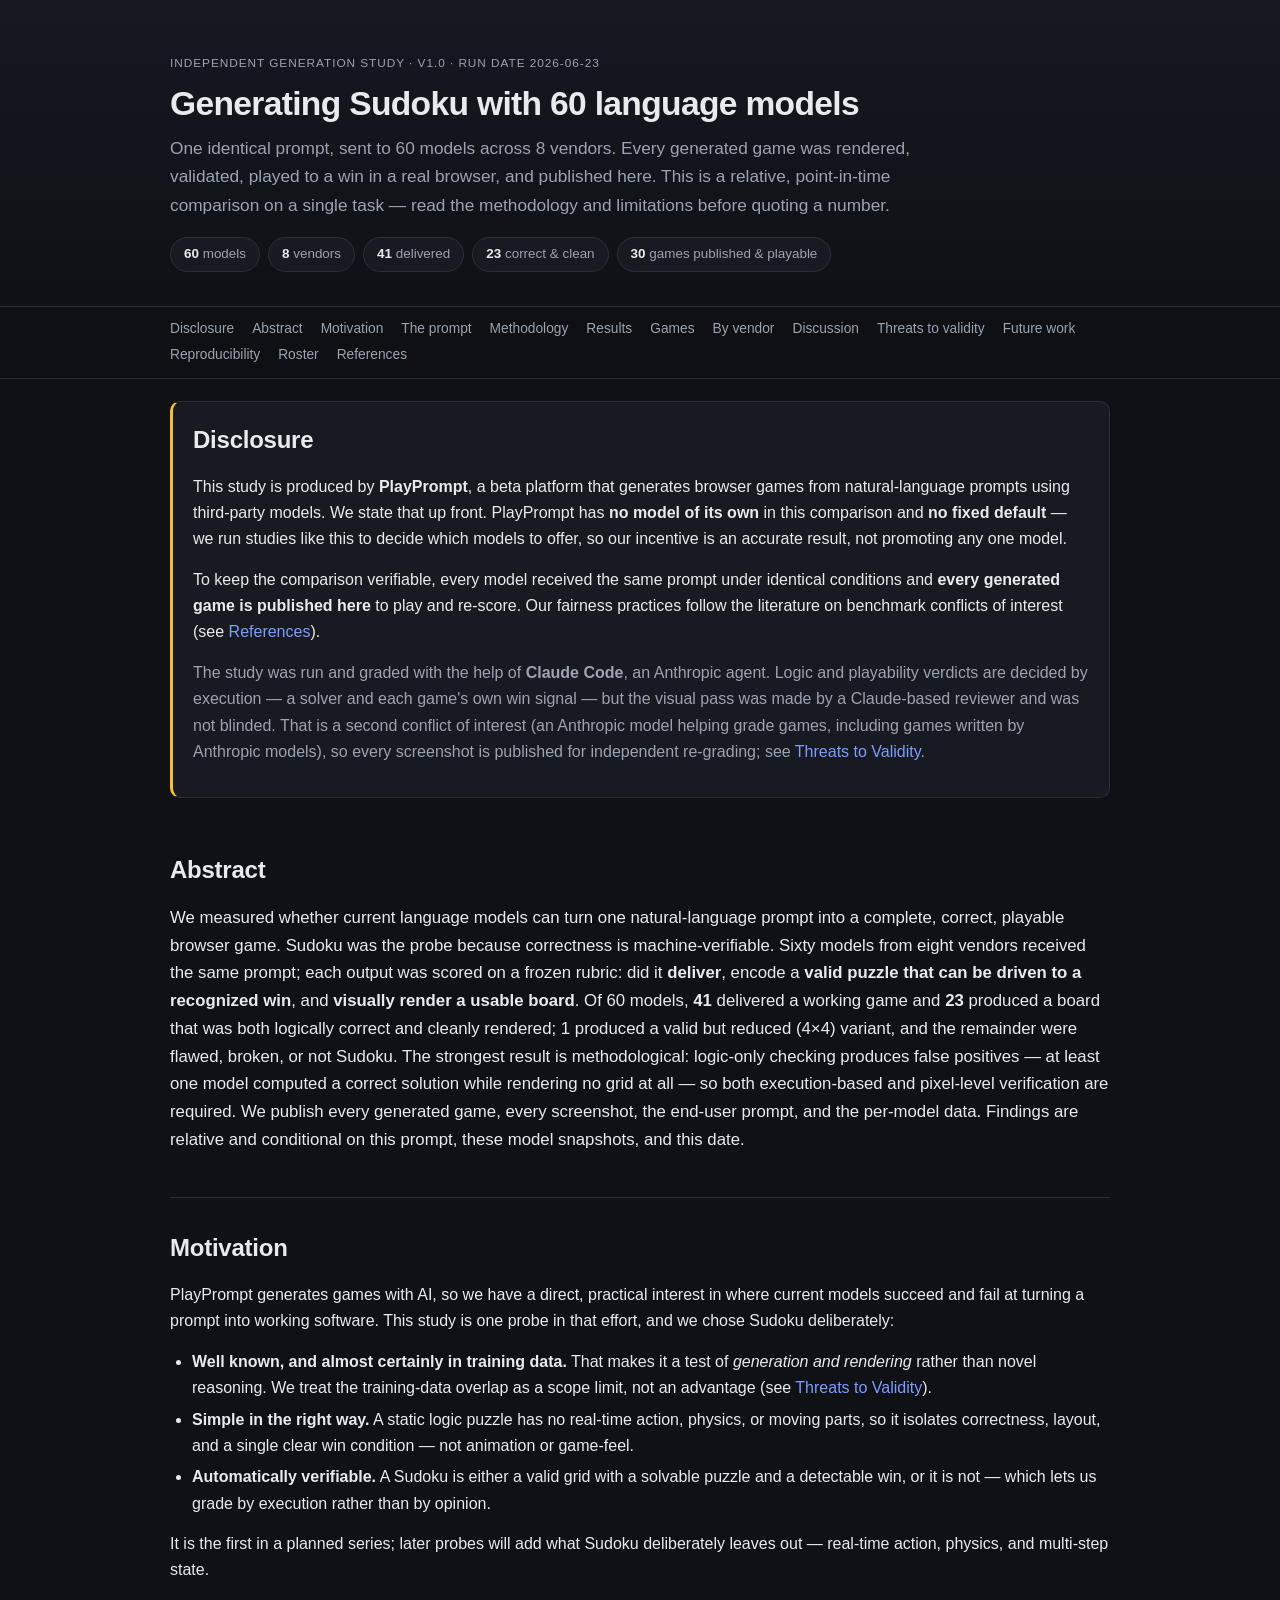
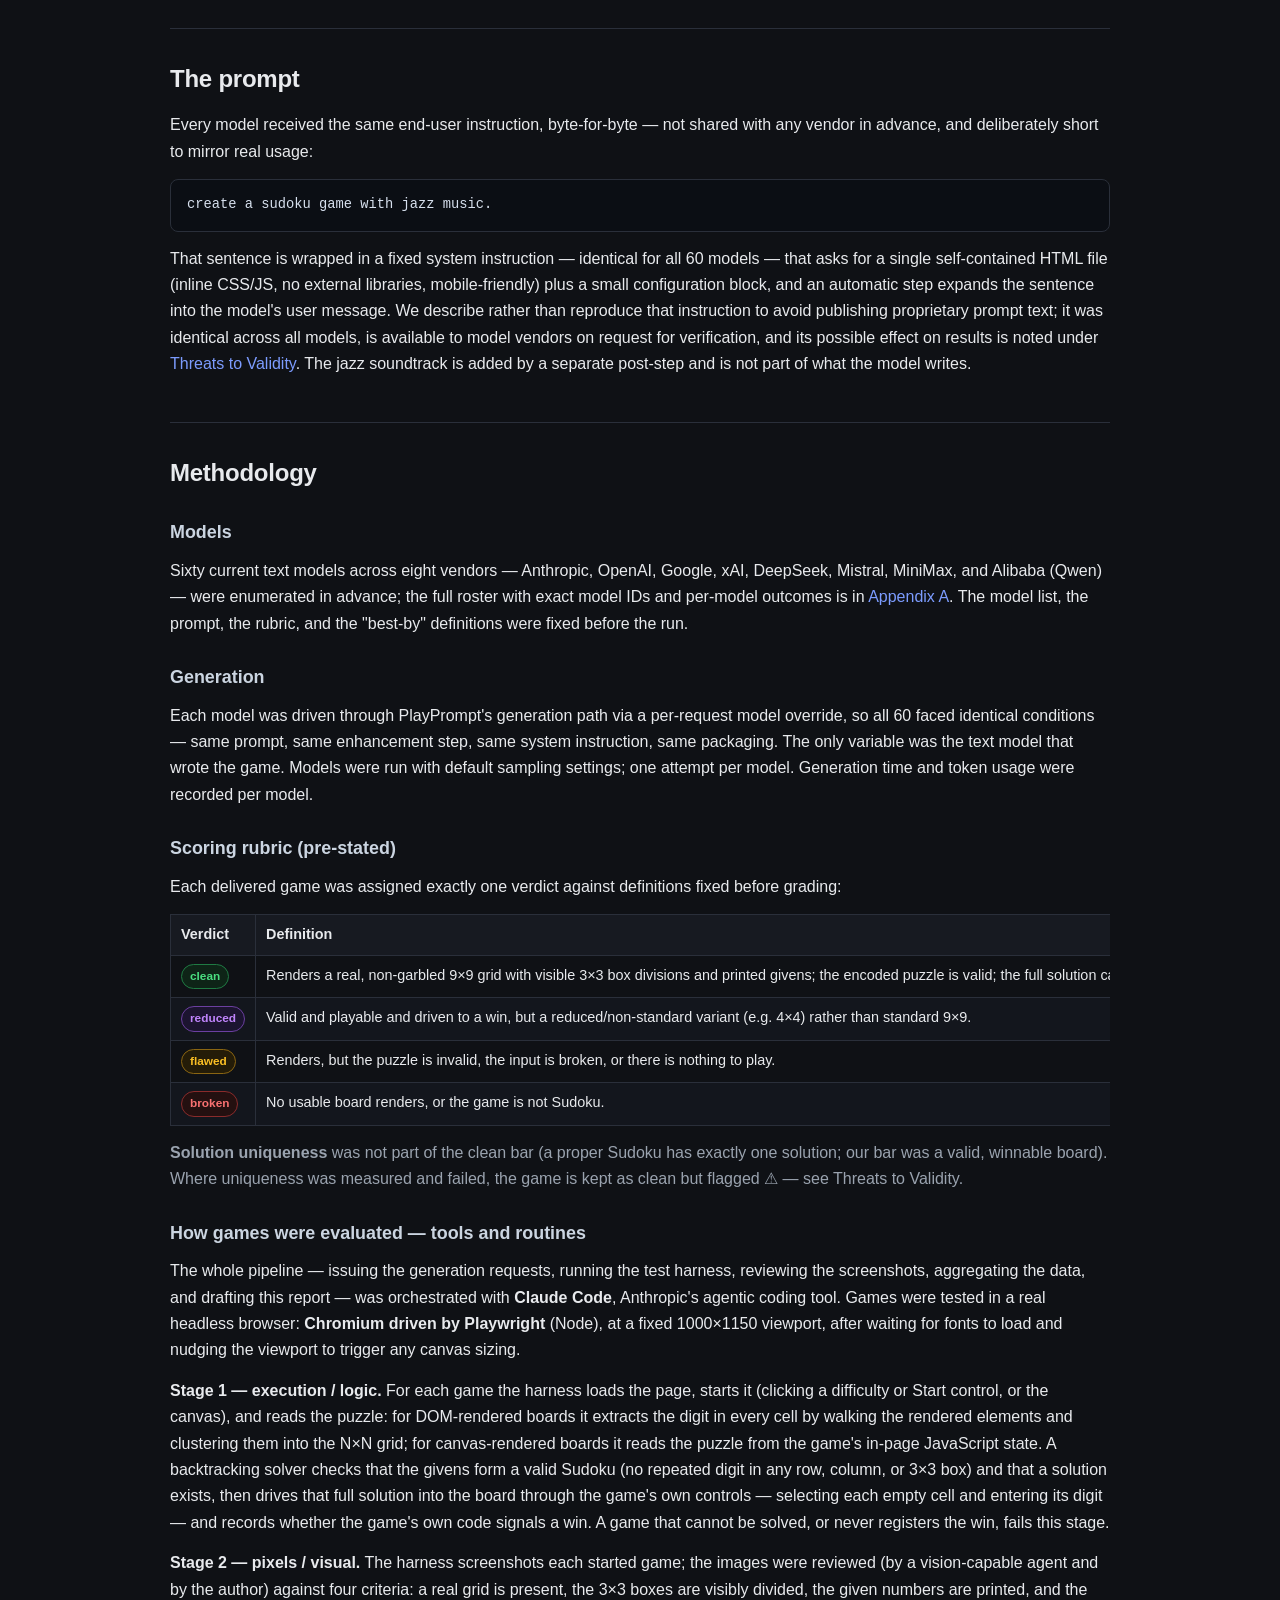
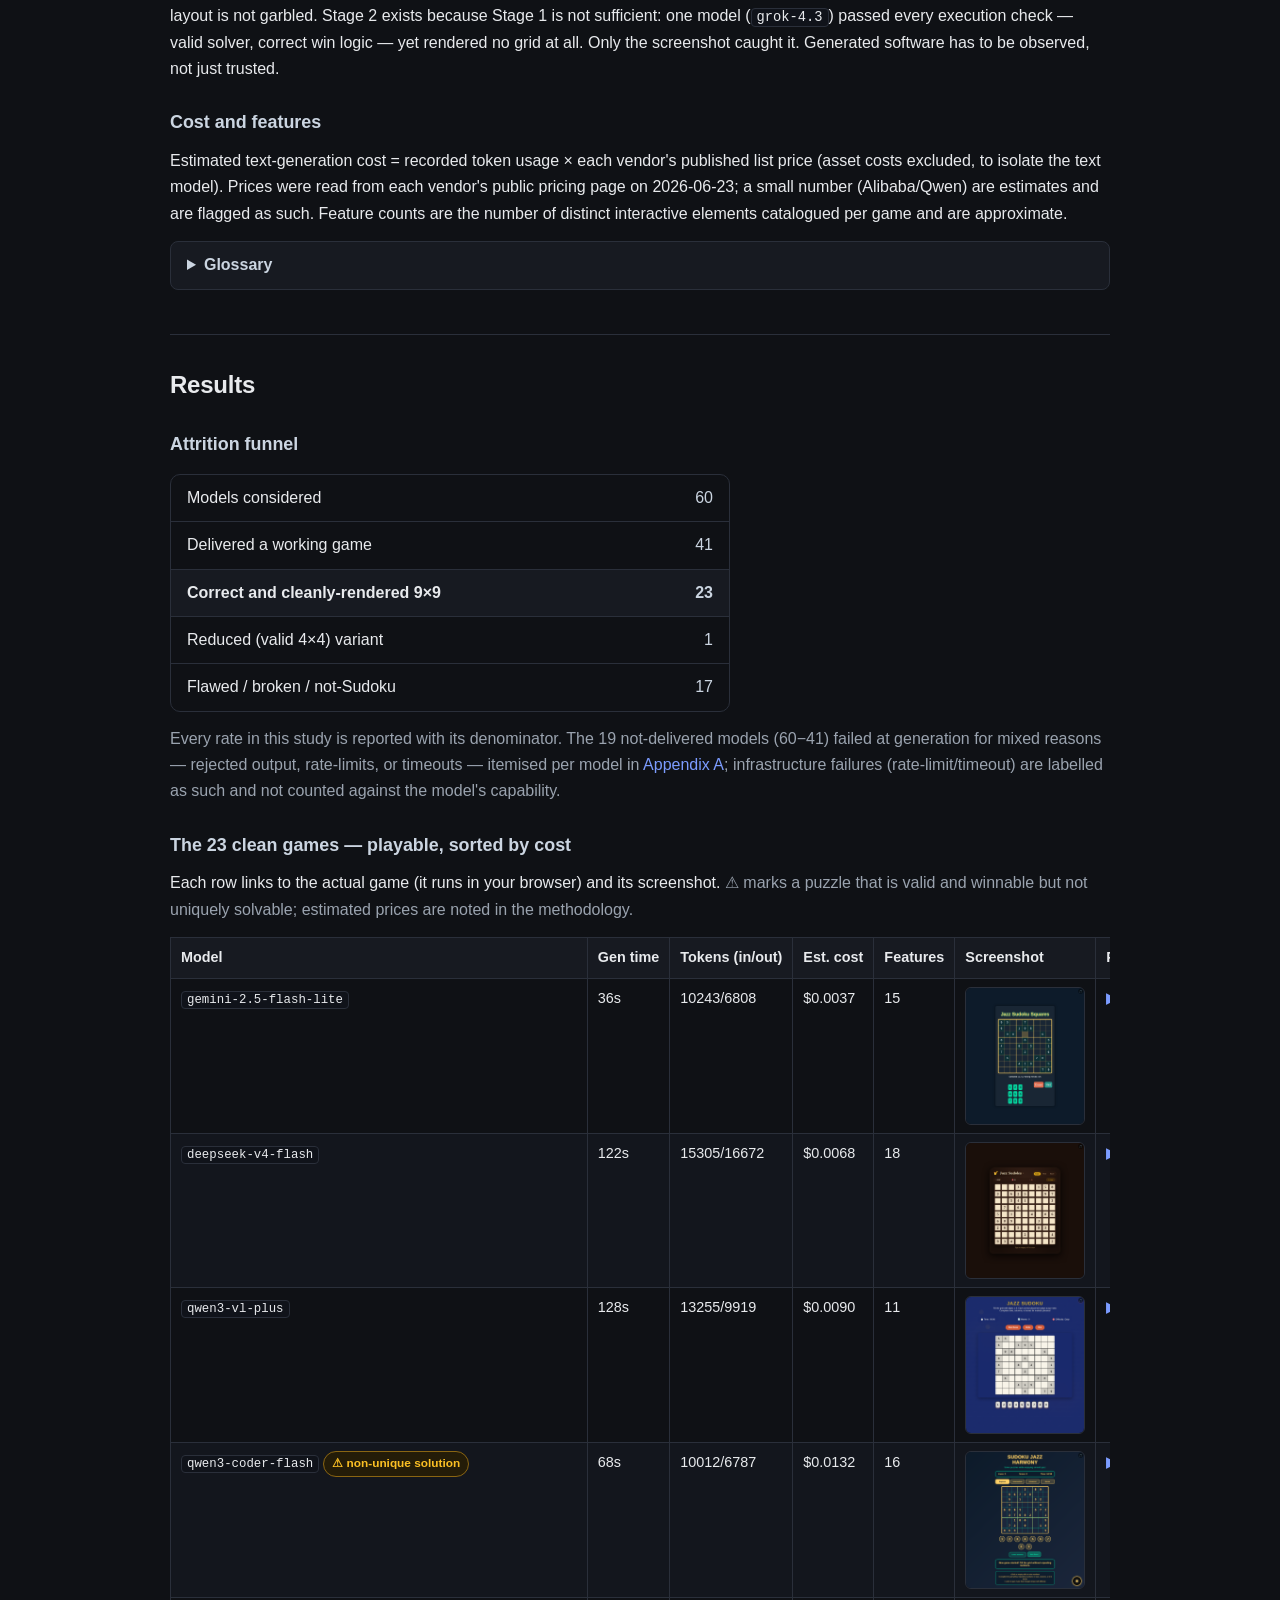
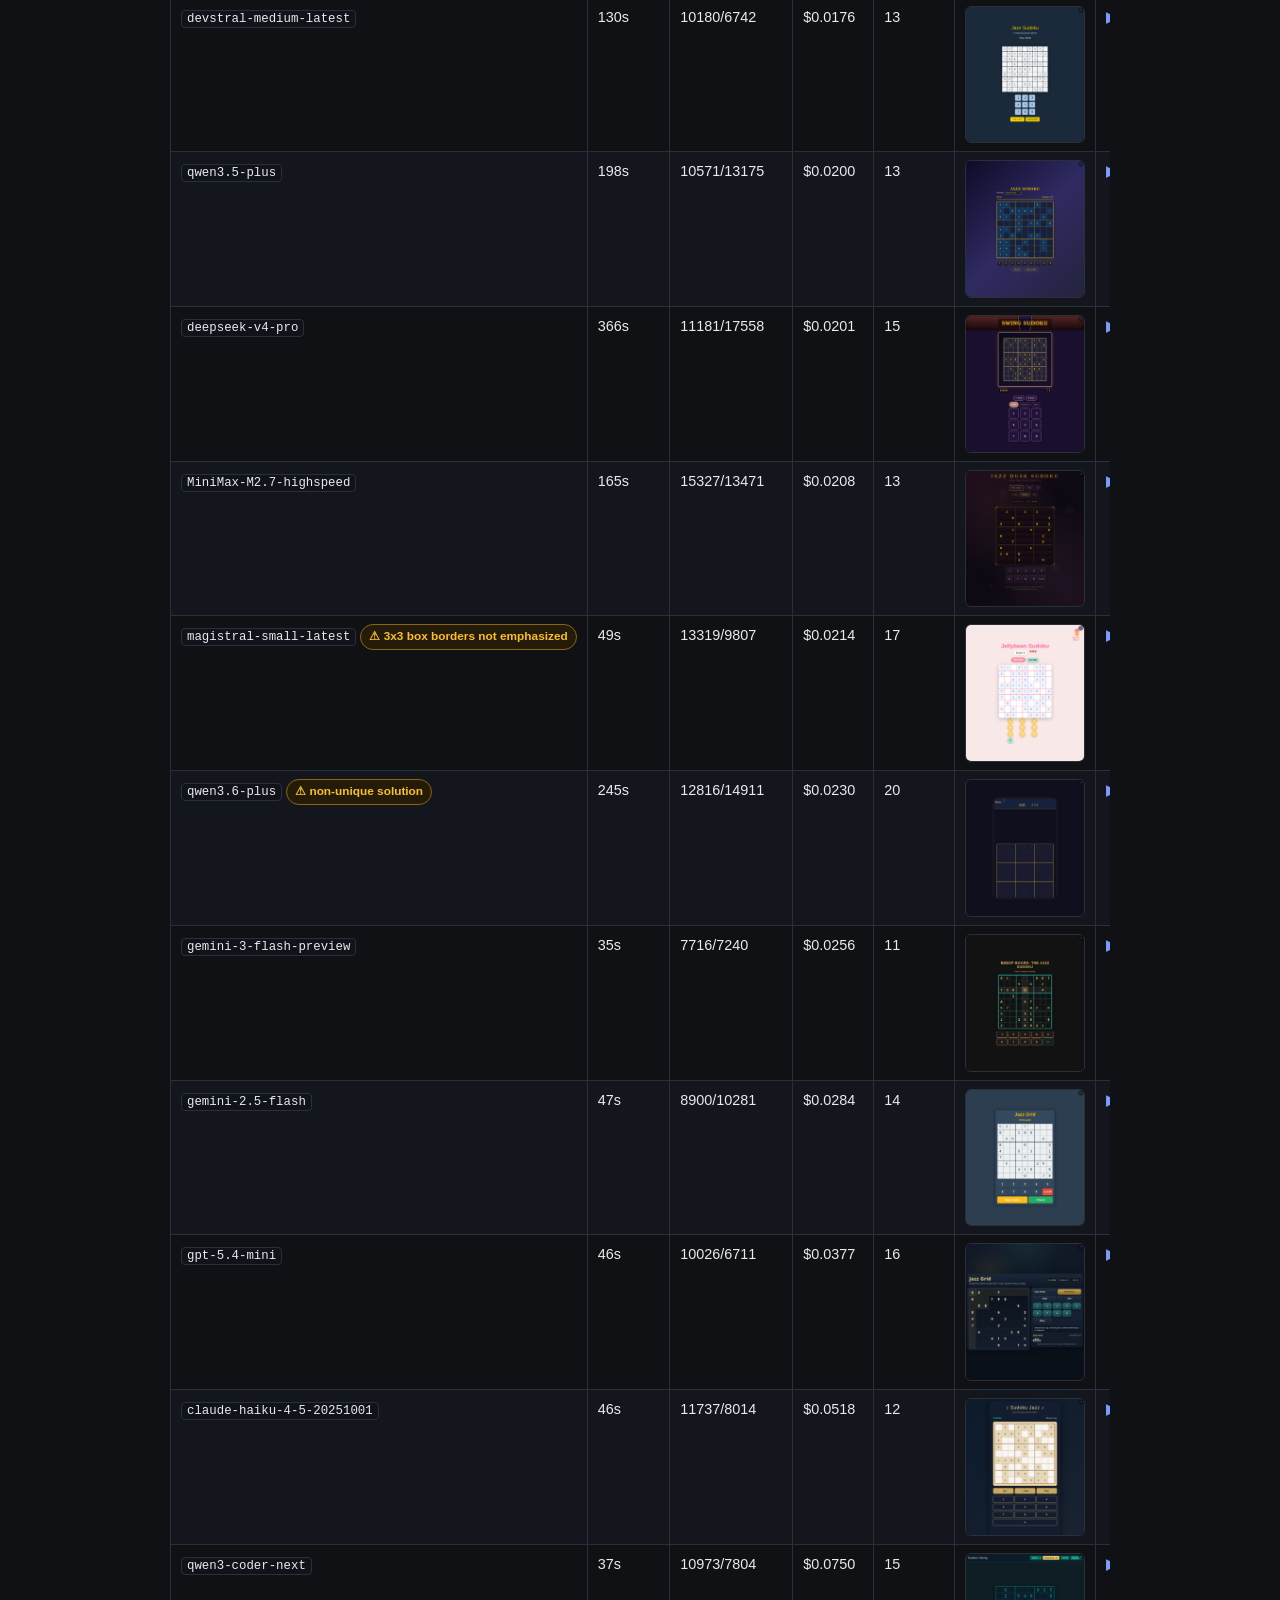
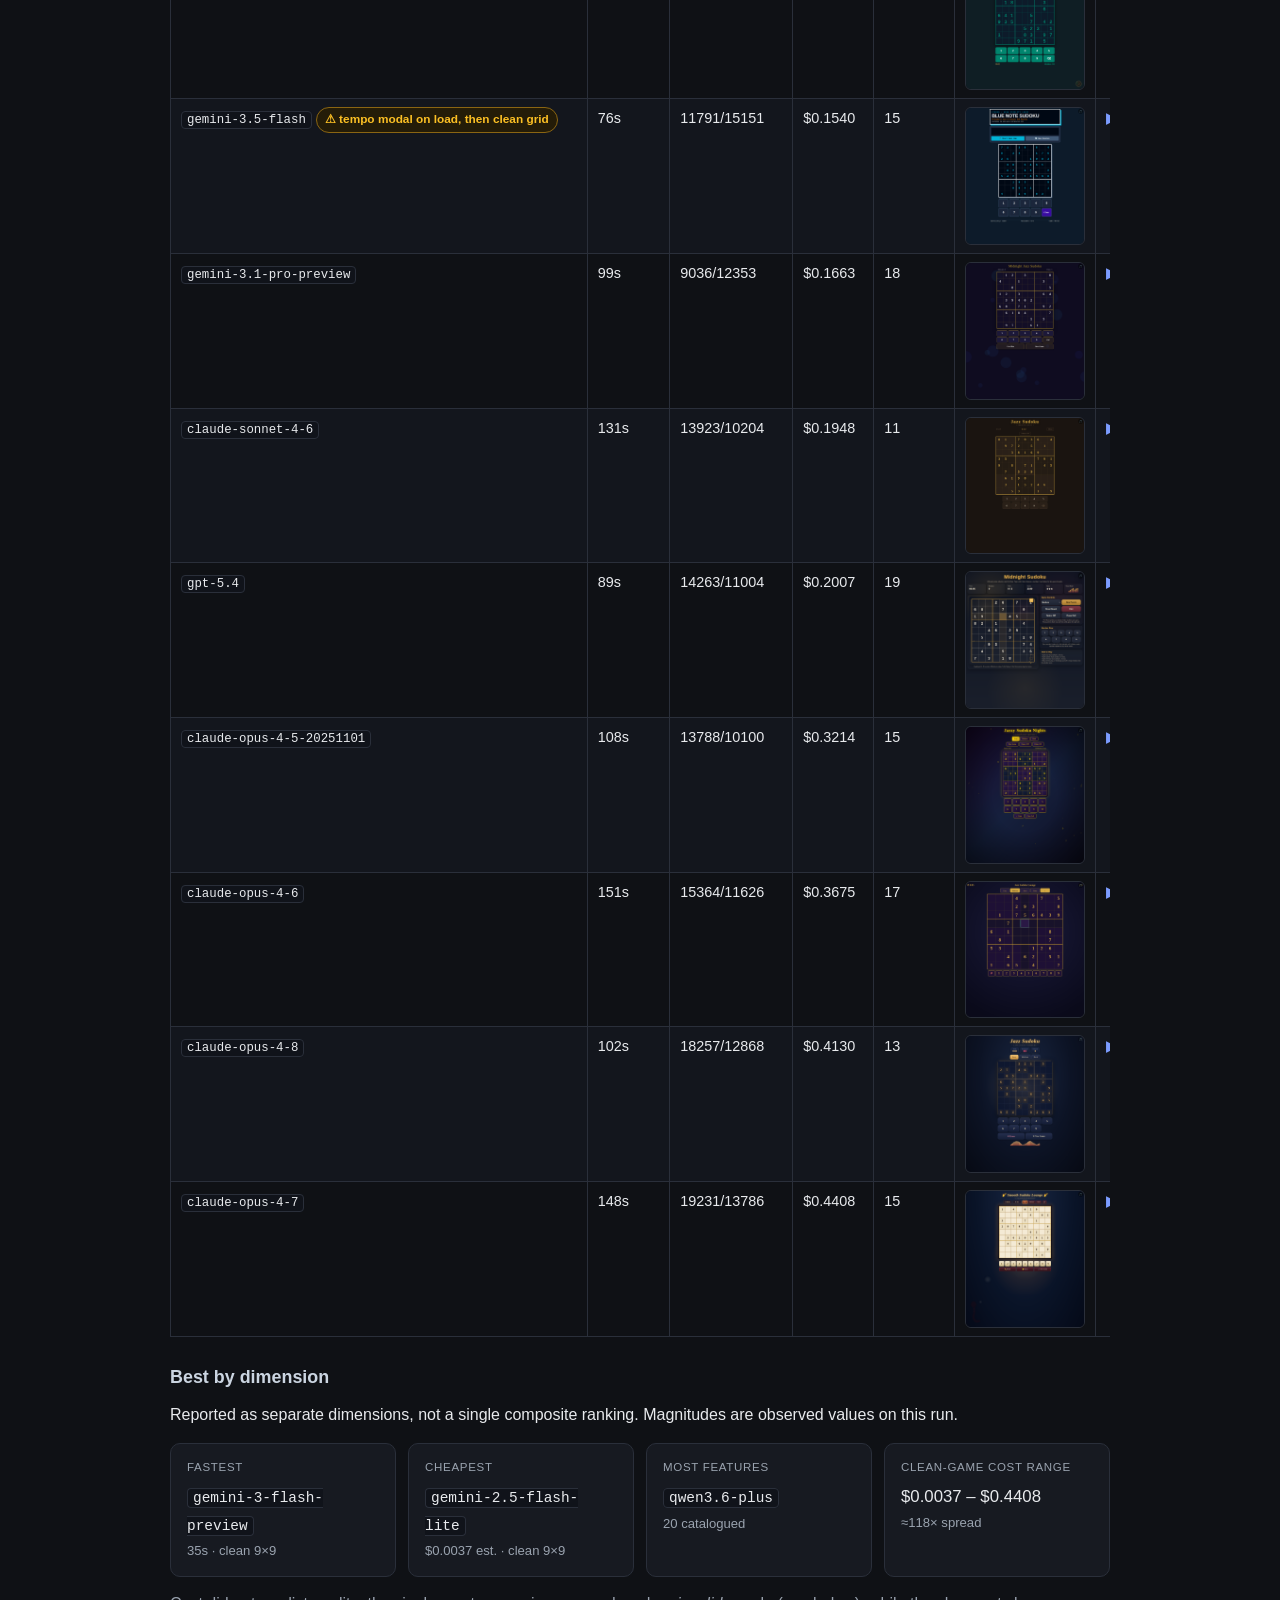
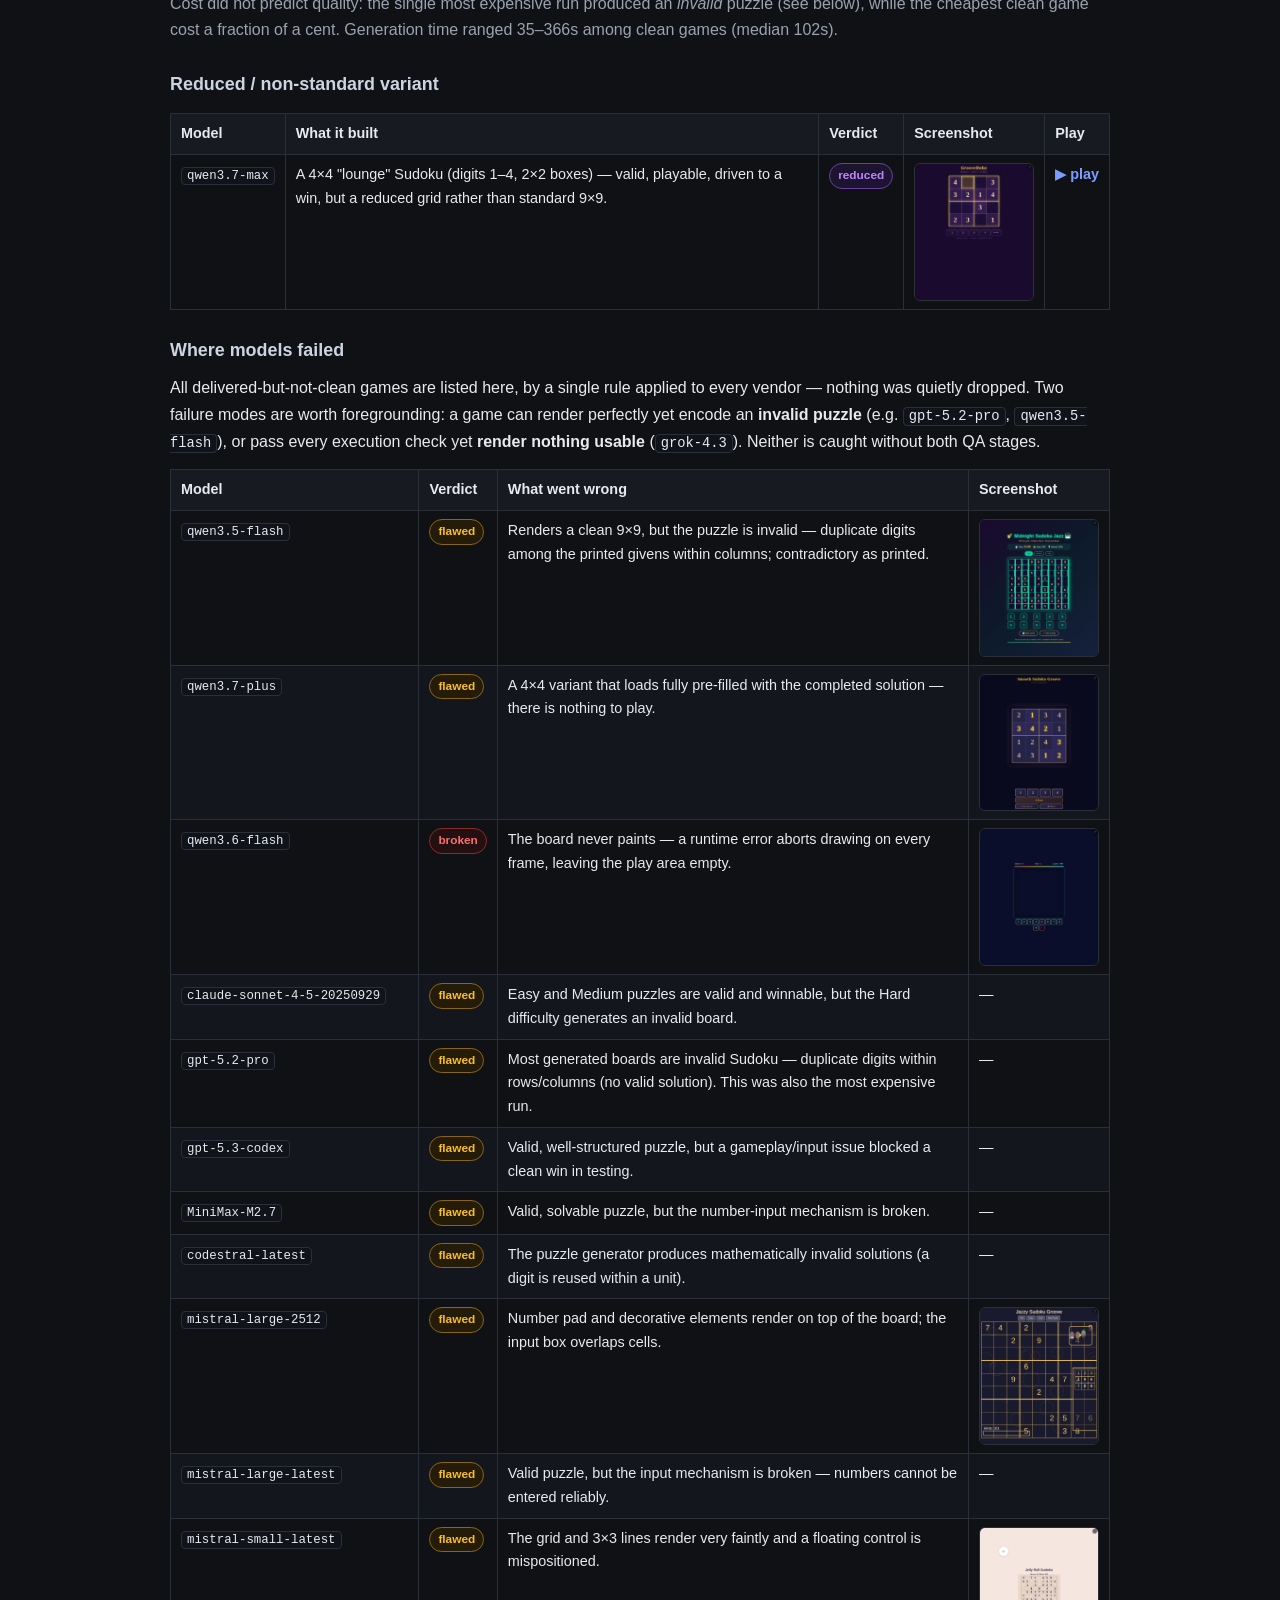
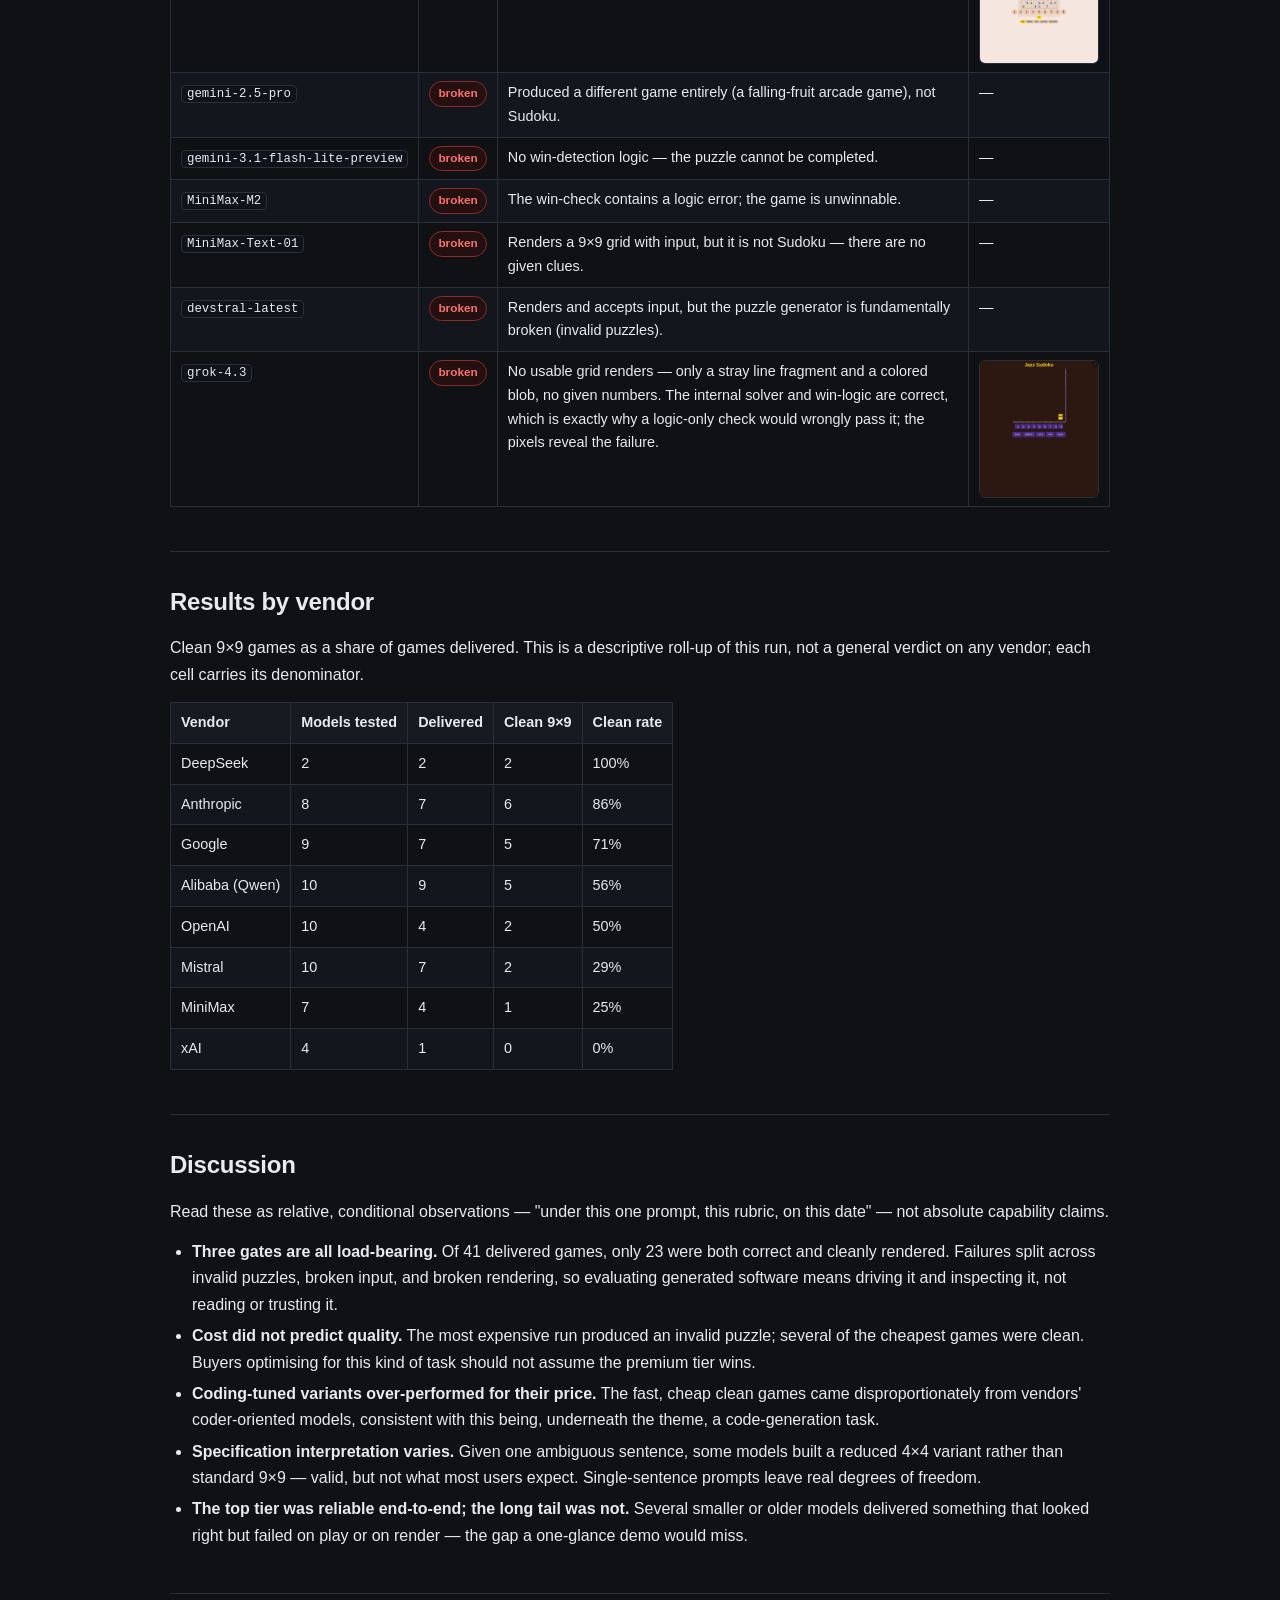
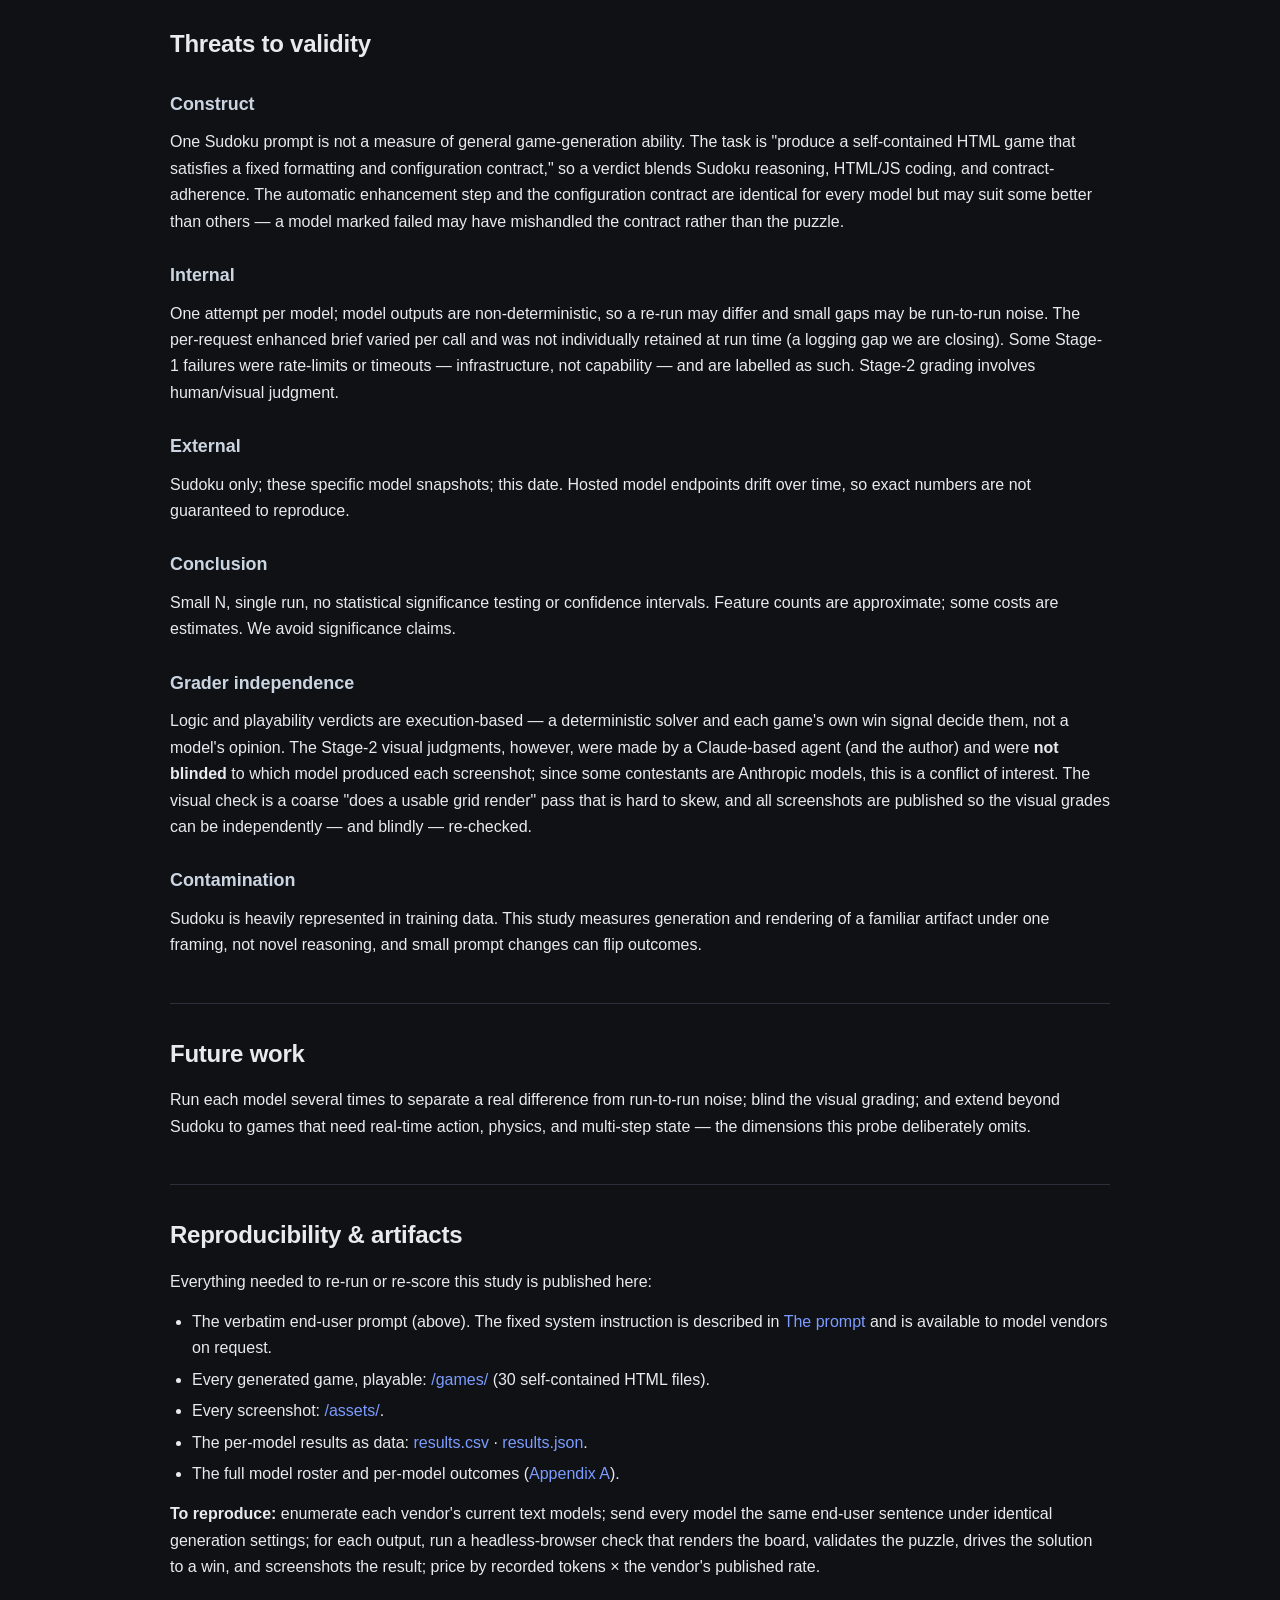
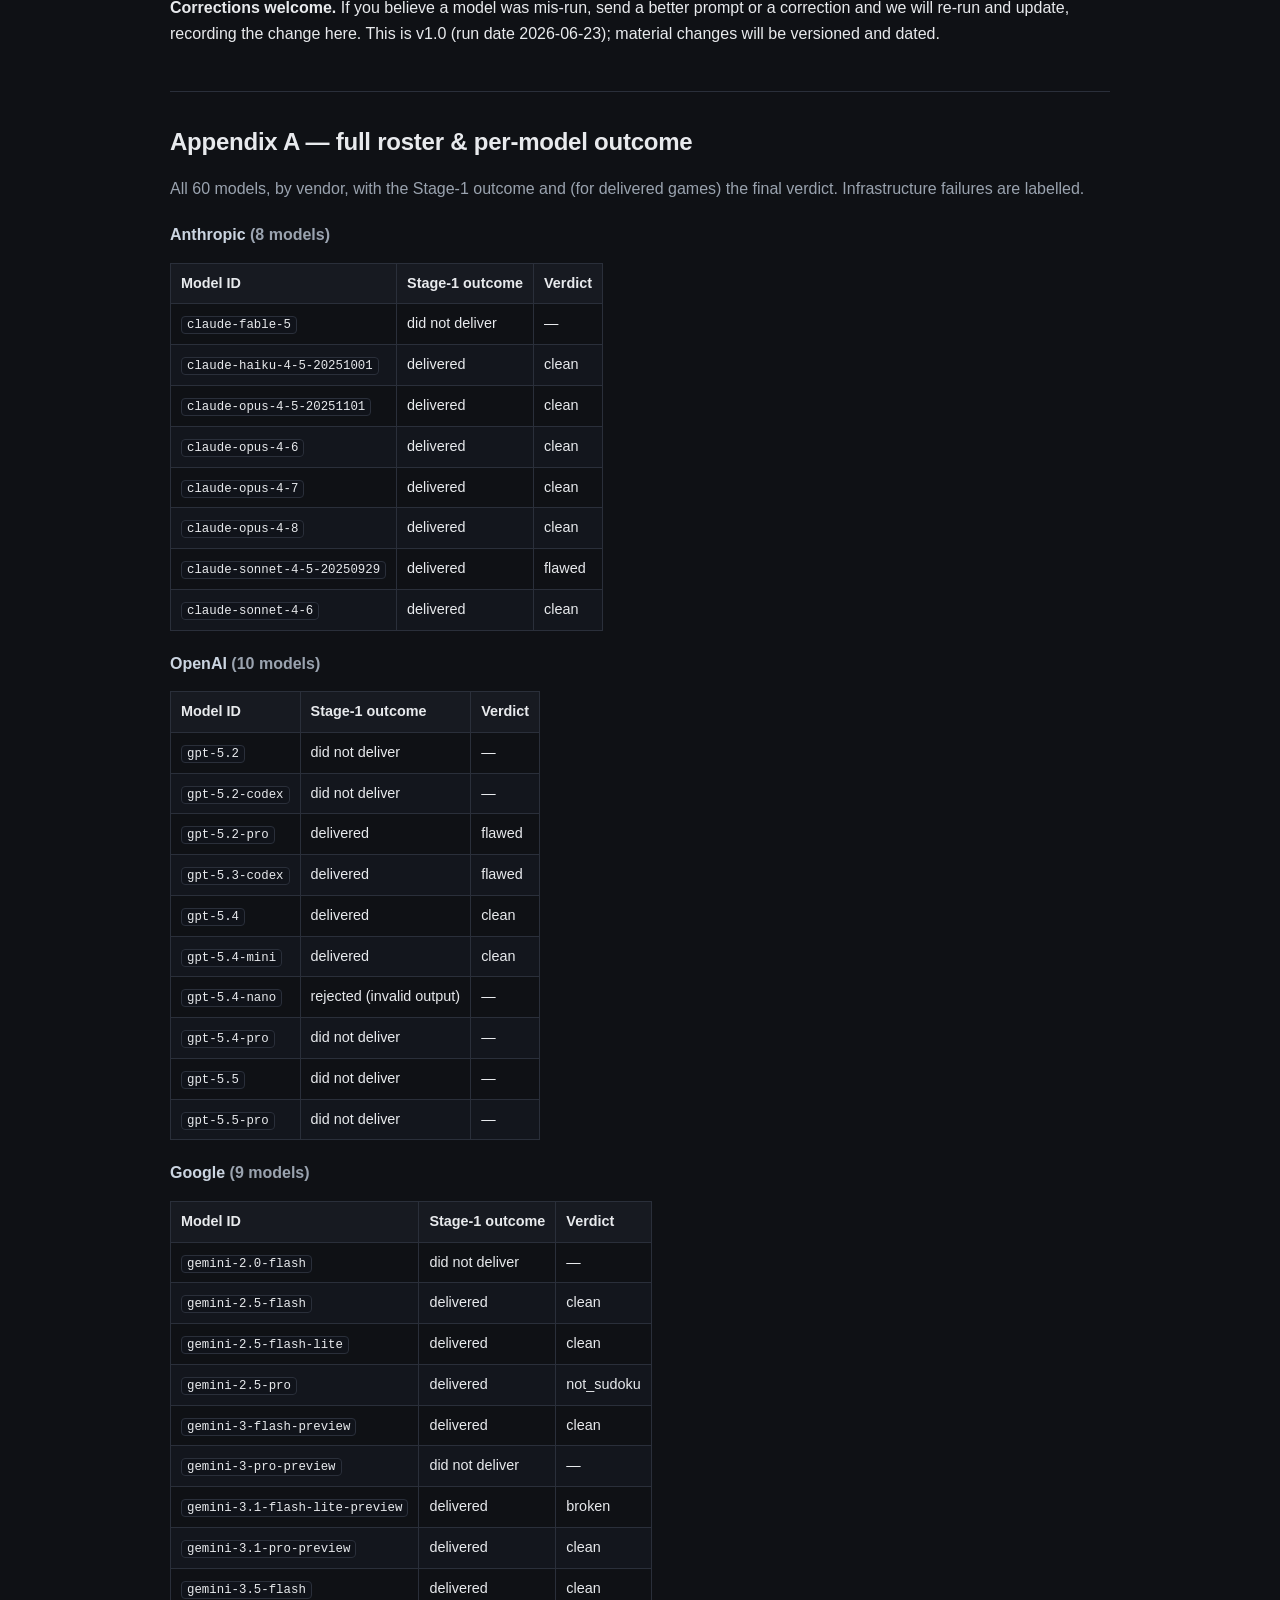
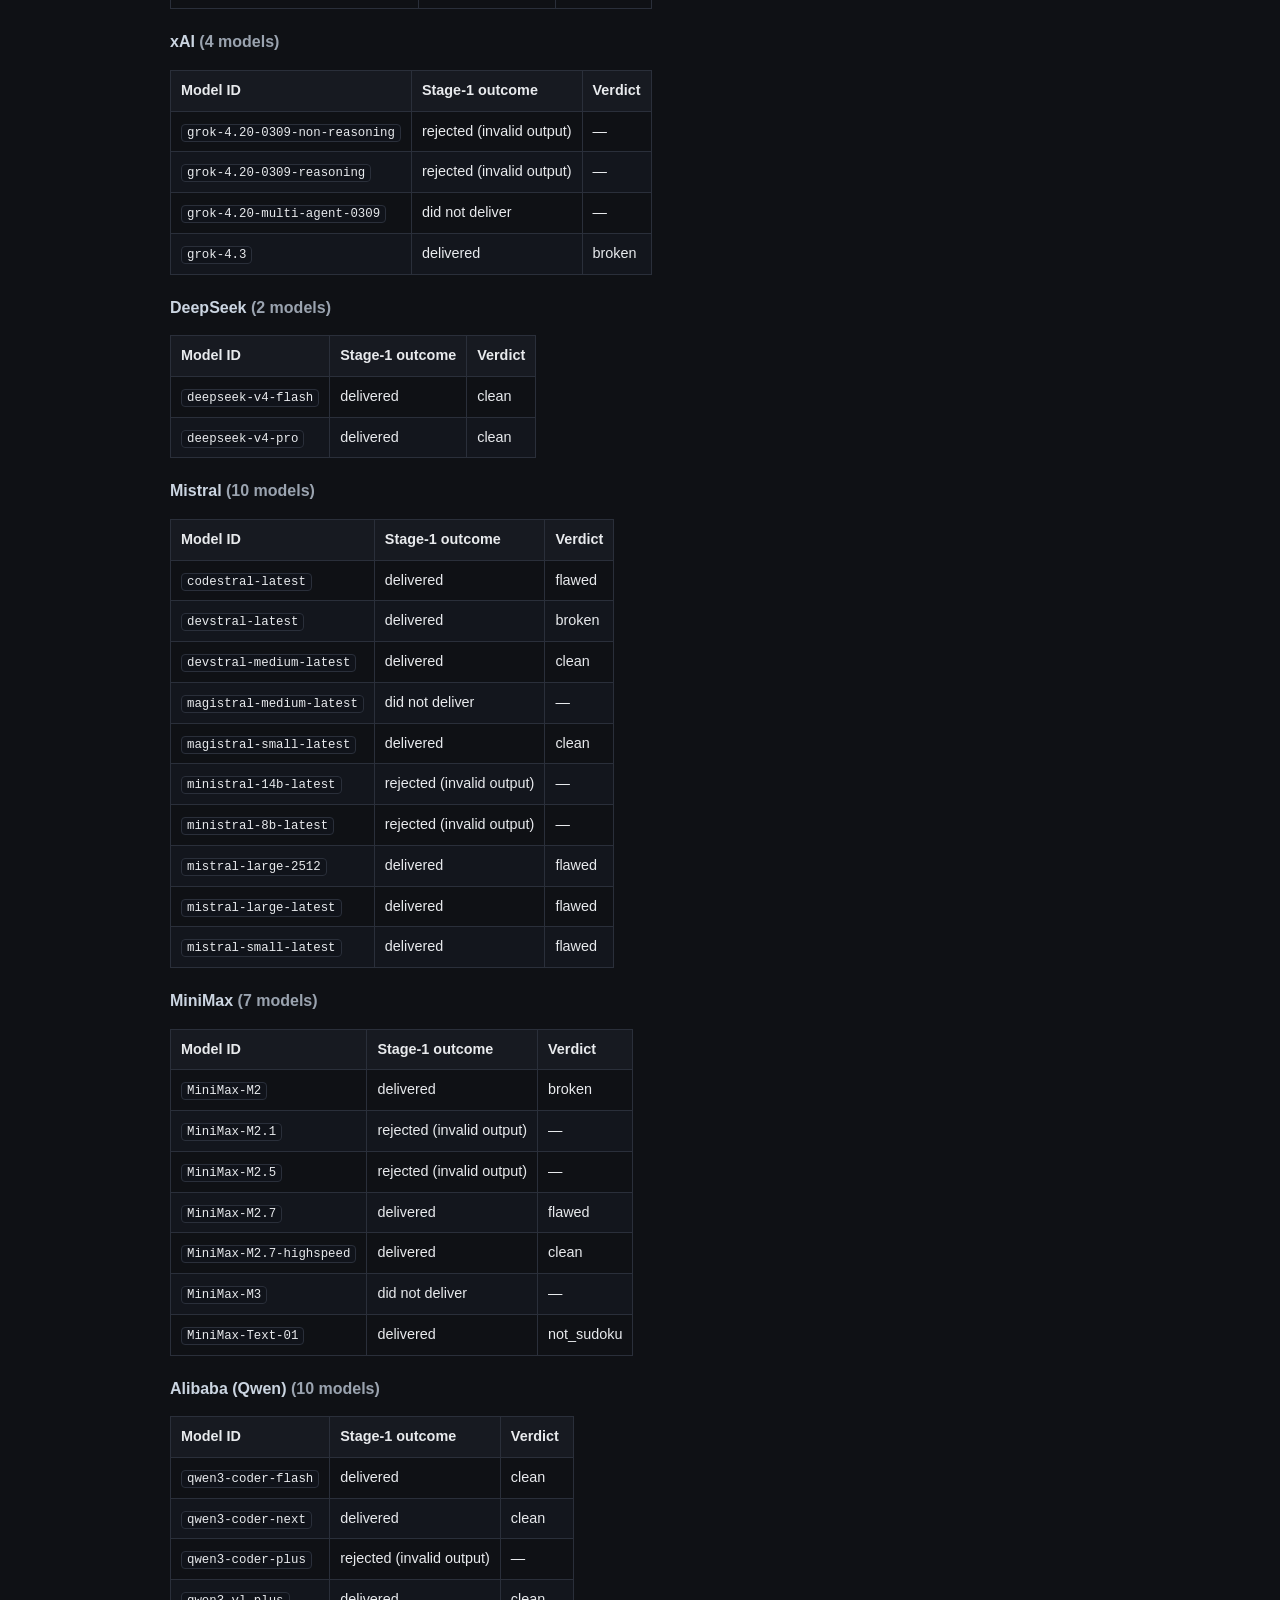
==== commit c168c92d: "Add Motivation, evaluation internals, Claude Code disclosure + grader COI, Future work - Motivation " ====
--- a/index.html
+++ b/index.html
@@ -16,10 +16,10 @@
 </div></header>
 
 <nav class="toc"><div class="wrap">
-<a href="#disclosure">Disclosure</a><a href="#abstract">Abstract</a><a href="#prompt">The prompt</a>
+<a href="#disclosure">Disclosure</a><a href="#abstract">Abstract</a><a href="#motivation">Motivation</a><a href="#prompt">The prompt</a>
 <a href="#method">Methodology</a><a href="#results">Results</a><a href="#games">Games</a>
 <a href="#vendors">By vendor</a><a href="#discussion">Discussion</a><a href="#threats">Threats to validity</a>
-<a href="#repro">Reproducibility</a><a href="#appendixA">Roster</a><a href="#refs">References</a>
+<a href="#future">Future work</a><a href="#repro">Reproducibility</a><a href="#appendixA">Roster</a><a href="#refs">References</a>
 </div></nav>
 
 <main class="wrap">
@@ -27,10 +27,21 @@
 <section id="disclosure" class="callout-box"><h2>Disclosure</h2>
 <p>This study is produced by <b>PlayPrompt</b>, a beta platform that generates browser games from natural-language prompts using third-party models. We state that up front. PlayPrompt has <b>no model of its own</b> in this comparison and <b>no fixed default</b> — we run studies like this to decide which models to offer, so our incentive is an accurate result, not promoting any one model.</p>
 <p>To keep the comparison verifiable, every model received the same prompt under identical conditions and <b>every generated game is published here</b> to play and re-score. Our fairness practices follow the literature on benchmark conflicts of interest (see <a href="#refs">References</a>).</p>
+<p class="muted">The study was run and graded with the help of <b>Claude Code</b>, an Anthropic agent. Logic and playability verdicts are decided by execution — a solver and each game's own win signal — but the visual pass was made by a Claude-based reviewer and was not blinded. That is a second conflict of interest (an Anthropic model helping grade games, including games written by Anthropic models), so every screenshot is published for independent re-grading; see <a href="#threats">Threats to Validity</a>.</p>
 </section>
 
 <section id="abstract"><h2>Abstract</h2>
 <p class="lead">We measured whether current language models can turn one natural-language prompt into a complete, correct, playable browser game. Sudoku was the probe because correctness is machine-verifiable. Sixty models from eight vendors received the same prompt; each output was scored on a frozen rubric: did it <b>deliver</b>, encode a <b>valid puzzle that can be driven to a recognized win</b>, and <b>visually render a usable board</b>. Of 60 models, <b>41</b> delivered a working game and <b>23</b> produced a board that was both logically correct and cleanly rendered; 1 produced a valid but reduced (4×4) variant, and the remainder were flawed, broken, or not Sudoku. The strongest result is methodological: logic-only checking produces false positives — at least one model computed a correct solution while rendering no grid at all — so both execution-based and pixel-level verification are required. We publish every generated game, every screenshot, the end-user prompt, and the per-model data. Findings are relative and conditional on this prompt, these model snapshots, and this date.</p>
+</section>
+
+<section id="motivation"><h2>Motivation</h2>
+<p>PlayPrompt generates games with AI, so we have a direct, practical interest in where current models succeed and fail at turning a prompt into working software. This study is one probe in that effort, and we chose Sudoku deliberately:</p>
+<ul class="tight">
+<li><b>Well known, and almost certainly in training data.</b> That makes it a test of <i>generation and rendering</i> rather than novel reasoning. We treat the training-data overlap as a scope limit, not an advantage (see <a href="#threats">Threats to Validity</a>).</li>
+<li><b>Simple in the right way.</b> A static logic puzzle has no real-time action, physics, or moving parts, so it isolates correctness, layout, and a single clear win condition — not animation or game-feel.</li>
+<li><b>Automatically verifiable.</b> A Sudoku is either a valid grid with a solvable puzzle and a detectable win, or it is not — which lets us grade by execution rather than by opinion.</li>
+</ul>
+<p>It is the first in a planned series; later probes will add what Sudoku deliberately leaves out — real-time action, physics, and multi-step state.</p>
 </section>
 
 <section id="prompt"><h2>The prompt</h2>
@@ -53,13 +64,10 @@
 <tr><td><span class="tag t-broken">broken</span></td><td>No usable board renders, or the game is not Sudoku.</td></tr>
 </tbody></table>
 <p class="muted"><b>Solution uniqueness</b> was not part of the clean bar (a proper Sudoku has exactly one solution; our bar was a valid, winnable board). Where uniqueness was measured and failed, the game is kept as clean but flagged ⚠ — see Threats to Validity.</p>
-<h3>Two-stage QA harness</h3>
-<p>Every delivered game was tested in a real headless browser (Chromium via Playwright):</p>
-<ul class="tight">
-<li><b>Stage 1 — execution.</b> Load the game, extract the puzzle and its intended solution, verify validity programmatically, then drive the full correct solution through the game's own controls and confirm it registers a win.</li>
-<li><b>Stage 2 — pixels.</b> Screenshot the started game and inspect the rendering for a real grid, visible box divisions, printed givens, and a non-garbled layout.</li>
-</ul>
-<p>Stage 2 exists because Stage 1 is not sufficient. One model (<code>grok-4.3</code>) passed every execution check — valid solver, correct win logic — yet rendered no grid at all. A logic-only study would have scored it as passing. The screenshot is what caught it. Narrating that failure mode is the point: generated software has to be observed, not just trusted.</p>
+<h3>How games were evaluated — tools and routines</h3>
+<p>The whole pipeline — issuing the generation requests, running the test harness, reviewing the screenshots, aggregating the data, and drafting this report — was orchestrated with <b>Claude Code</b>, Anthropic's agentic coding tool. Games were tested in a real headless browser: <b>Chromium driven by Playwright</b> (Node), at a fixed 1000×1150 viewport, after waiting for fonts to load and nudging the viewport to trigger any canvas sizing.</p>
+<p><b>Stage 1 — execution / logic.</b> For each game the harness loads the page, starts it (clicking a difficulty or Start control, or the canvas), and reads the puzzle: for DOM-rendered boards it extracts the digit in every cell by walking the rendered elements and clustering them into the N×N grid; for canvas-rendered boards it reads the puzzle from the game's in-page JavaScript state. A backtracking solver checks that the givens form a valid Sudoku (no repeated digit in any row, column, or 3×3 box) and that a solution exists, then drives that full solution into the board through the game's own controls — selecting each empty cell and entering its digit — and records whether the game's own code signals a win. A game that cannot be solved, or never registers the win, fails this stage.</p>
+<p><b>Stage 2 — pixels / visual.</b> The harness screenshots each started game; the images were reviewed (by a vision-capable agent and by the author) against four criteria: a real grid is present, the 3×3 boxes are visibly divided, the given numbers are printed, and the layout is not garbled. Stage 2 exists because Stage 1 is not sufficient: one model (<code>grok-4.3</code>) passed every execution check — valid solver, correct win logic — yet rendered no grid at all. Only the screenshot caught it. Generated software has to be observed, not just trusted.</p>
 <h3>Cost and features</h3>
 <p>Estimated text-generation cost = recorded token usage × each vendor's published list price (asset costs excluded, to isolate the text model). Prices were read from each vendor's public pricing page on 2026-06-23; a small number (Alibaba/Qwen) are estimates and are flagged as such. Feature counts are the number of distinct interactive elements catalogued per game and are approximate.</p>
 <details class="glossary"><summary>Glossary</summary>
@@ -134,8 +142,14 @@
 <p>Sudoku only; these specific model snapshots; this date. Hosted model endpoints drift over time, so exact numbers are not guaranteed to reproduce.</p>
 <h3>Conclusion</h3>
 <p>Small N, single run, no statistical significance testing or confidence intervals. Feature counts are approximate; some costs are estimates. We avoid significance claims.</p>
+<h3>Grader independence</h3>
+<p>Logic and playability verdicts are execution-based — a deterministic solver and each game's own win signal decide them, not a model's opinion. The Stage-2 visual judgments, however, were made by a Claude-based agent (and the author) and were <b>not blinded</b> to which model produced each screenshot; since some contestants are Anthropic models, this is a conflict of interest. The visual check is a coarse "does a usable grid render" pass that is hard to skew, and all screenshots are published so the visual grades can be independently — and blindly — re-checked.</p>
 <h3>Contamination</h3>
 <p>Sudoku is heavily represented in training data. This study measures generation and rendering of a familiar artifact under one framing, not novel reasoning, and small prompt changes can flip outcomes.</p>
+</section>
+
+<section id="future"><h2>Future work</h2>
+<p>Run each model several times to separate a real difference from run-to-run noise; blind the visual grading; and extend beyond Sudoku to games that need real-time action, physics, and multi-step state — the dimensions this probe deliberately omits.</p>
 </section>
 
 <section id="repro"><h2>Reproducibility &amp; artifacts</h2>
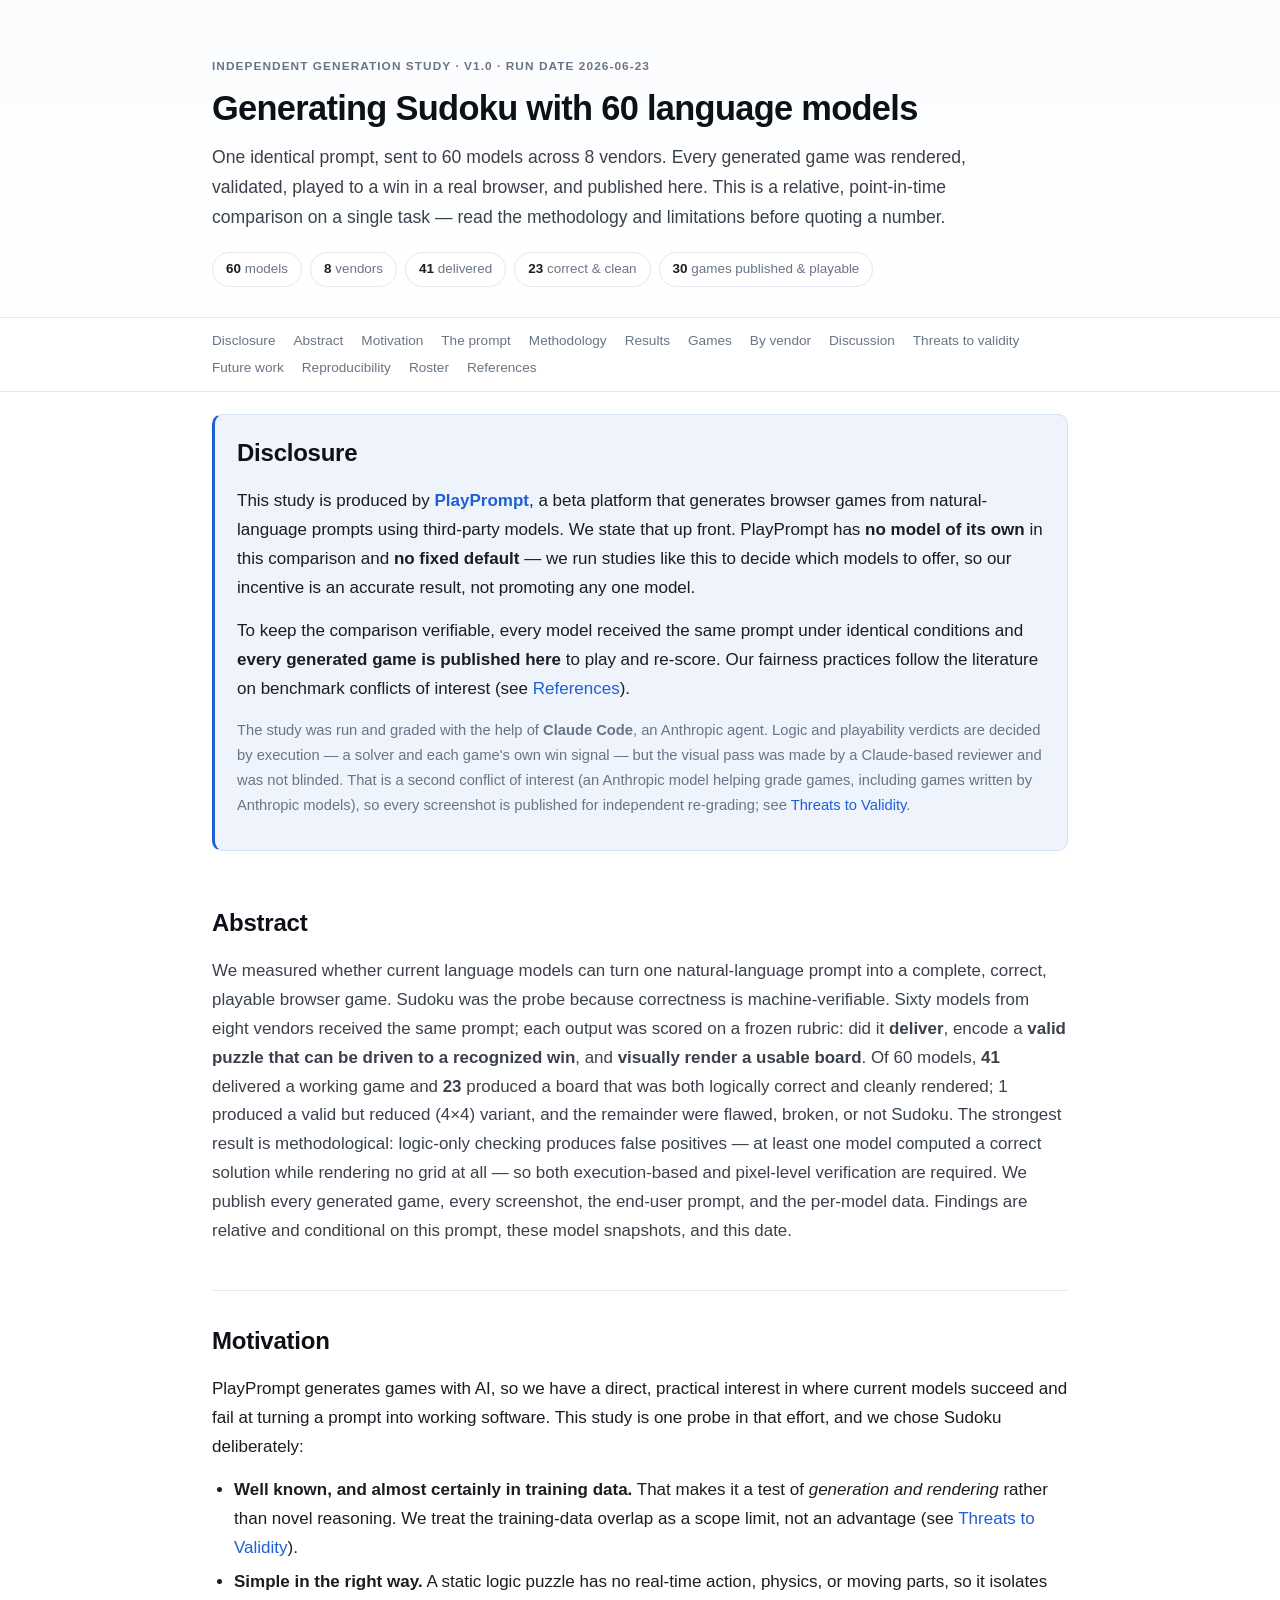
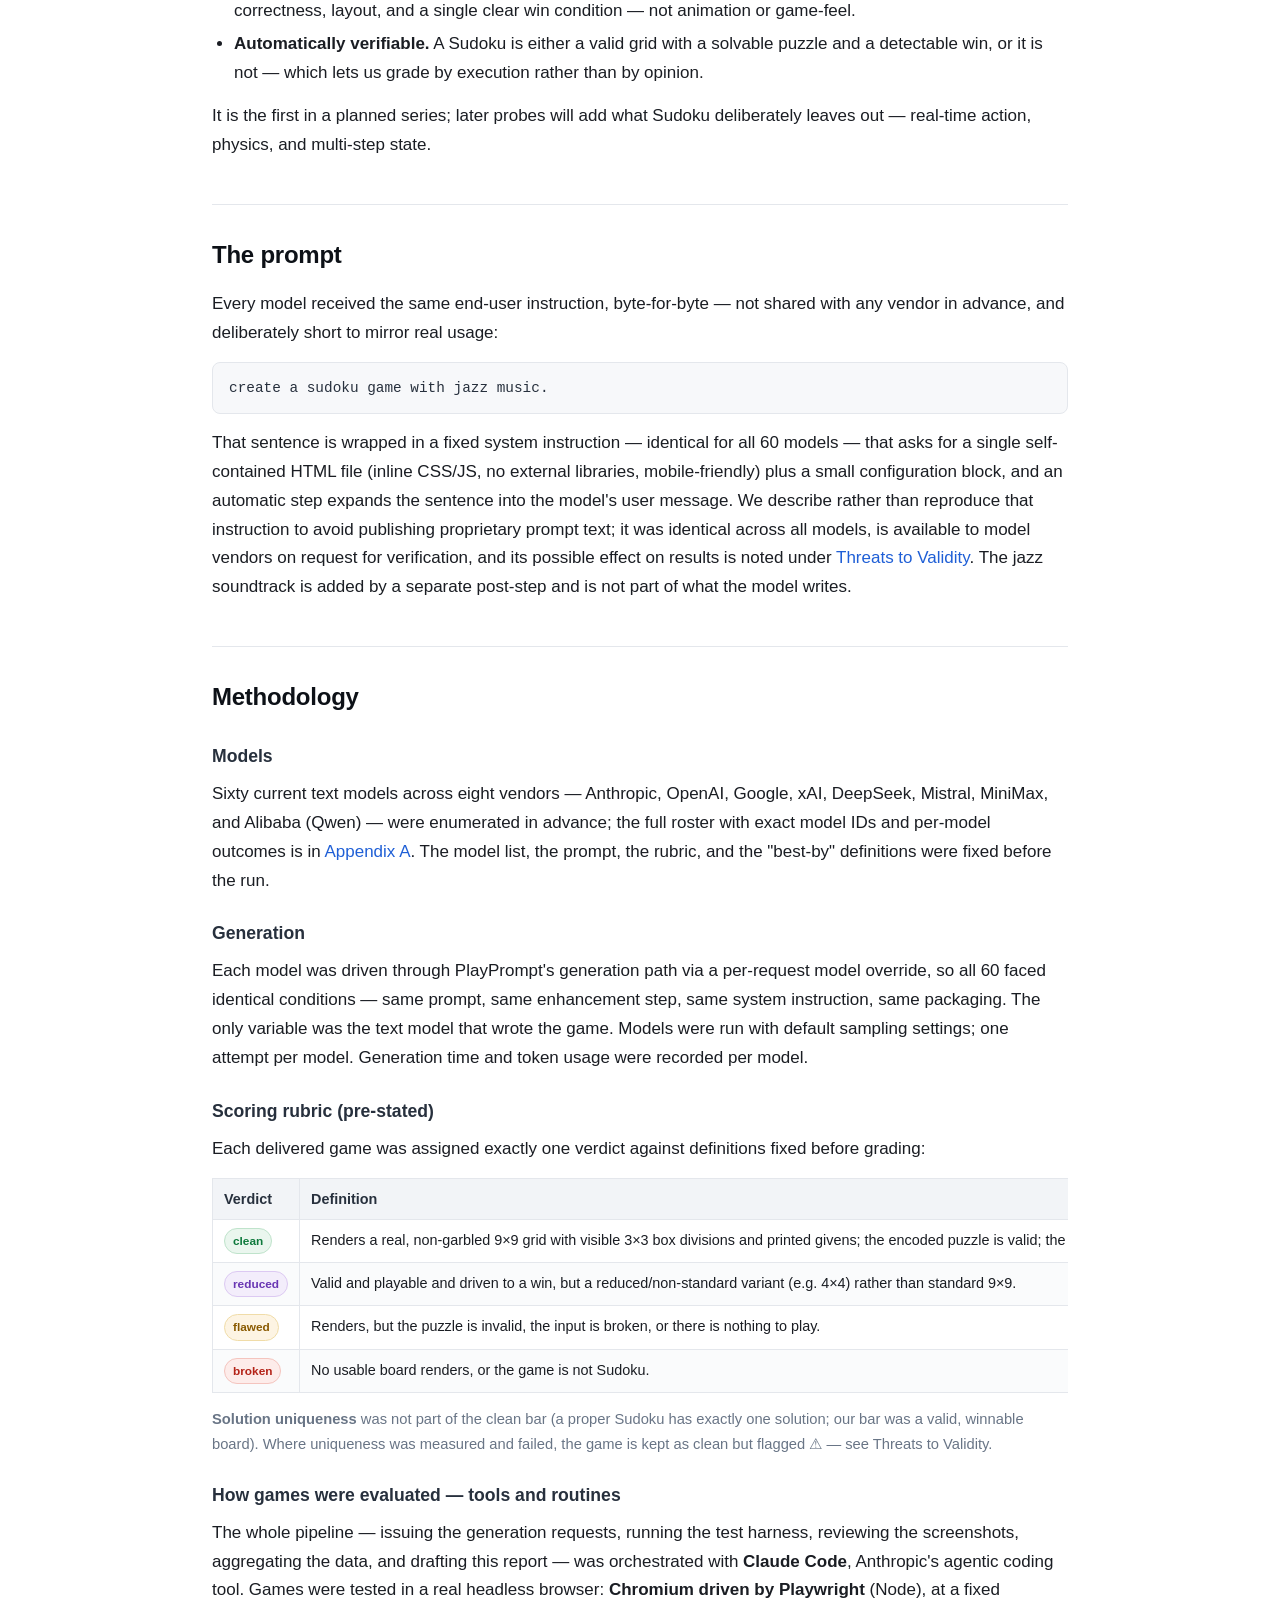
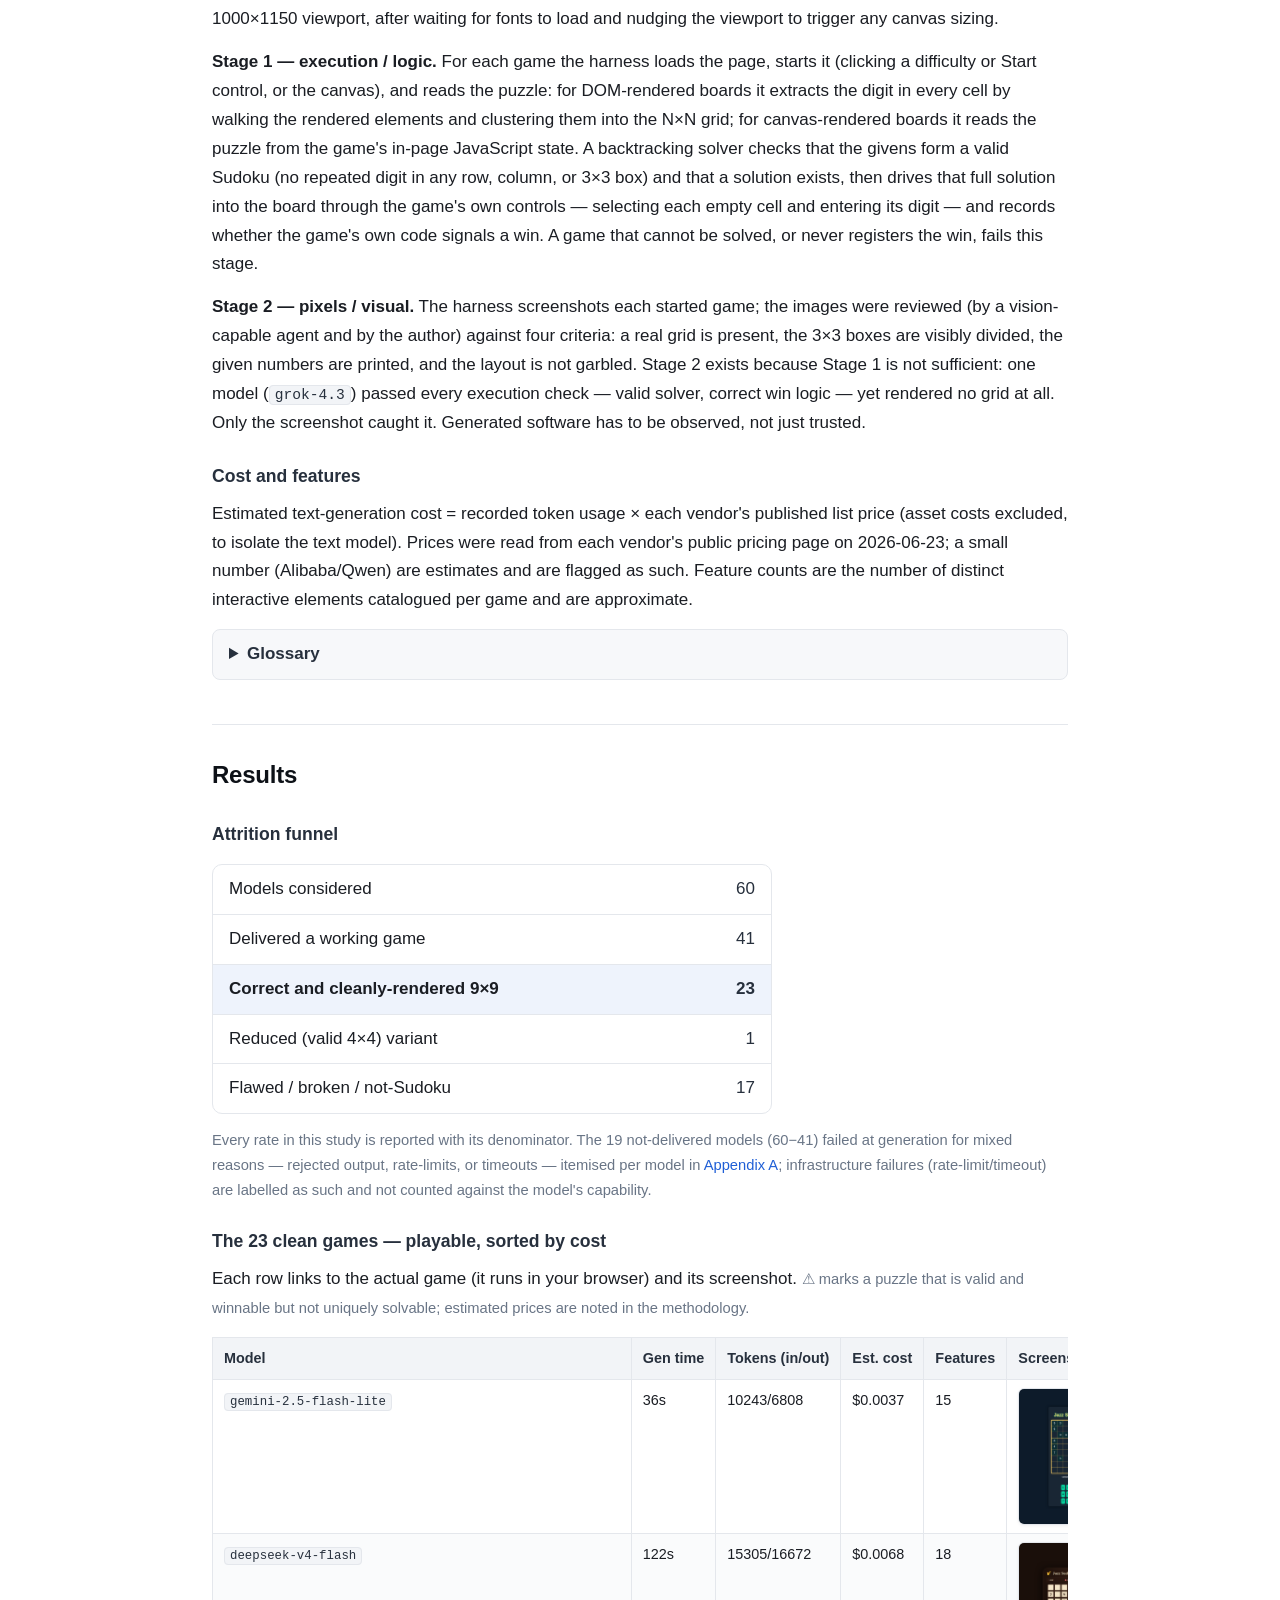
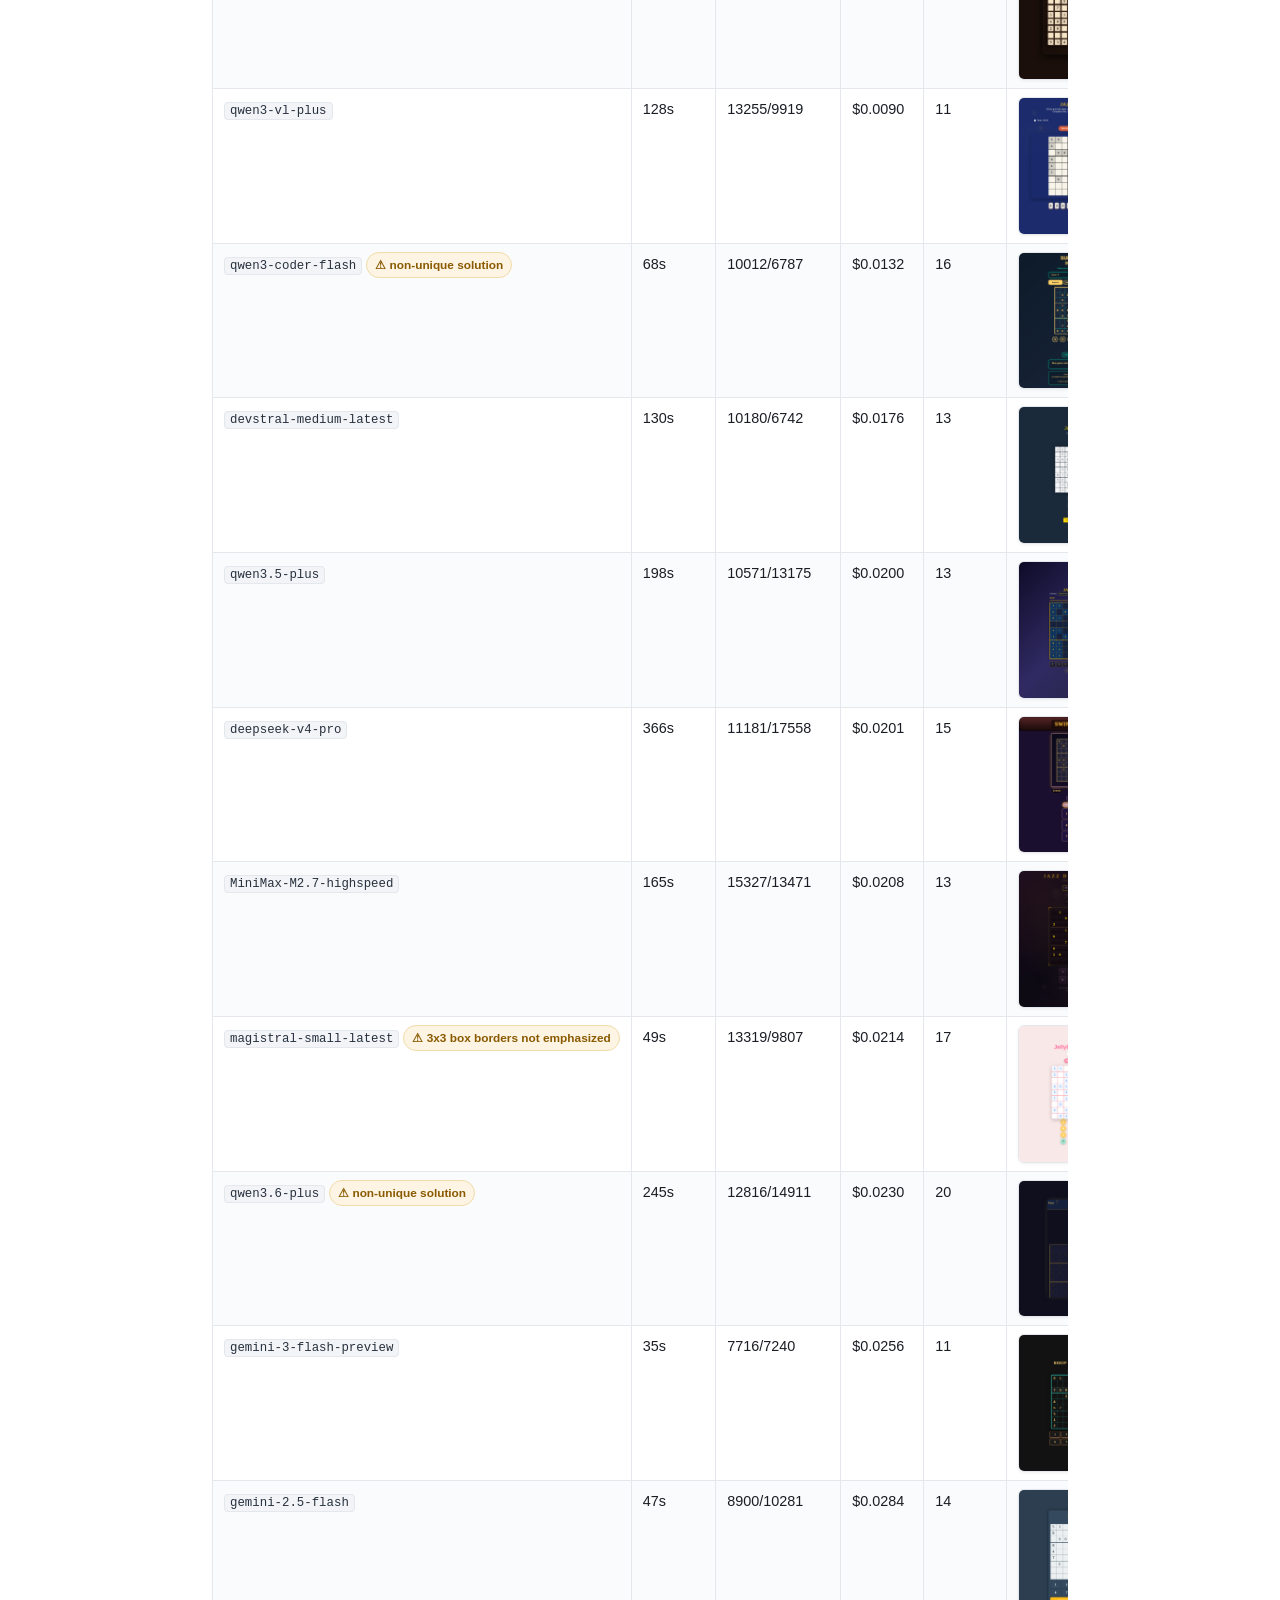
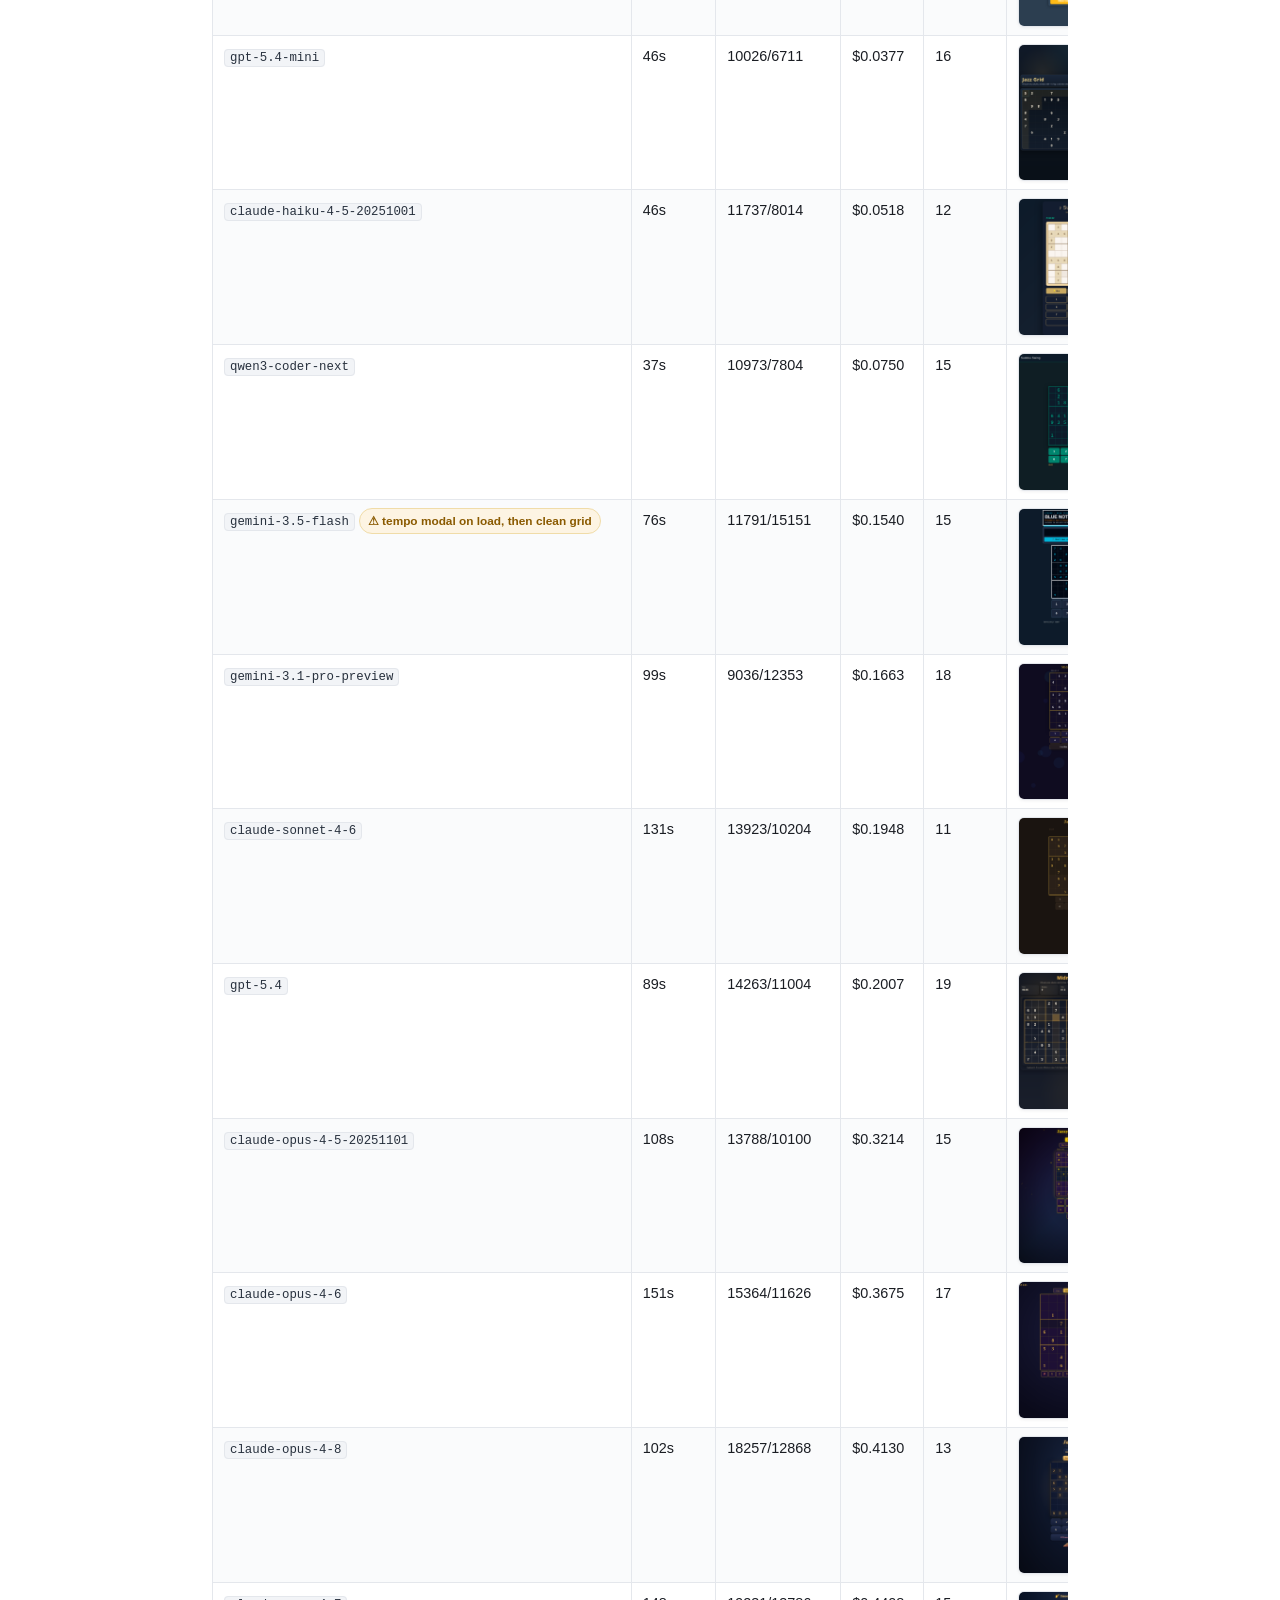
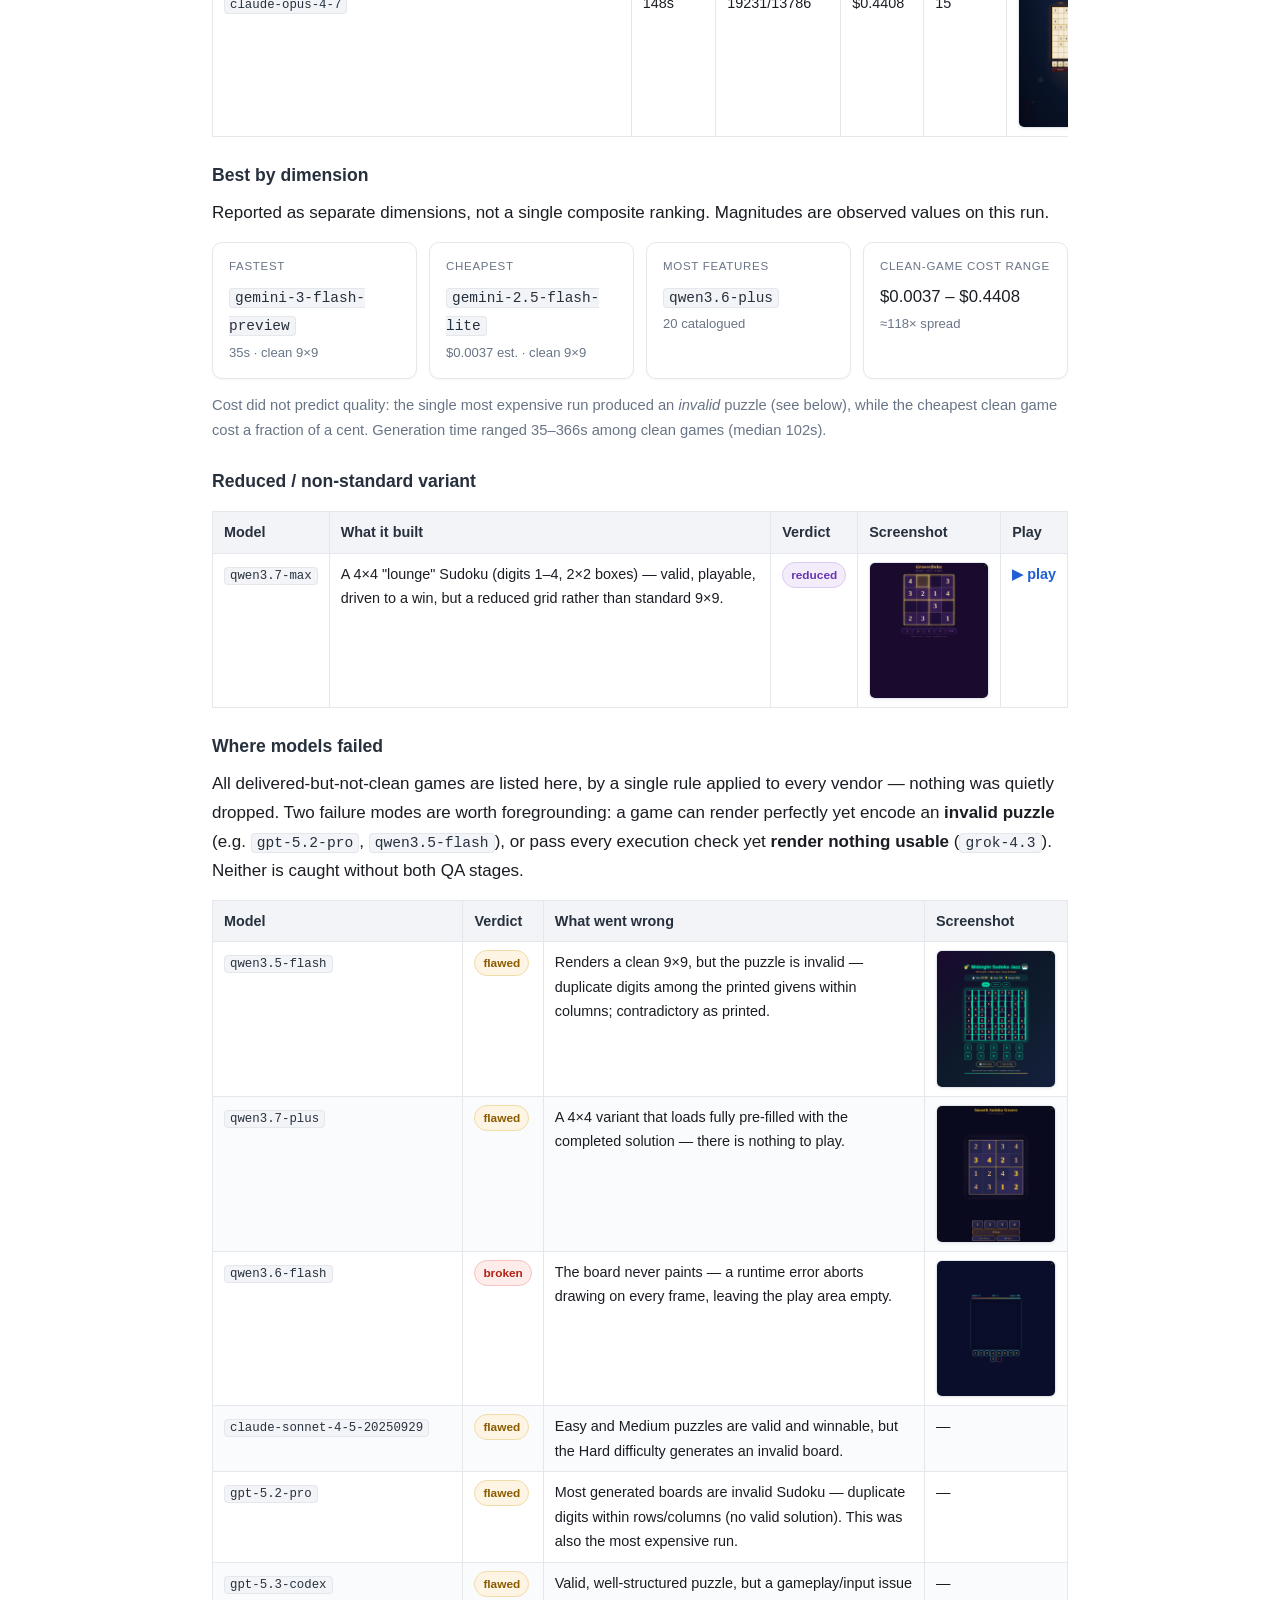
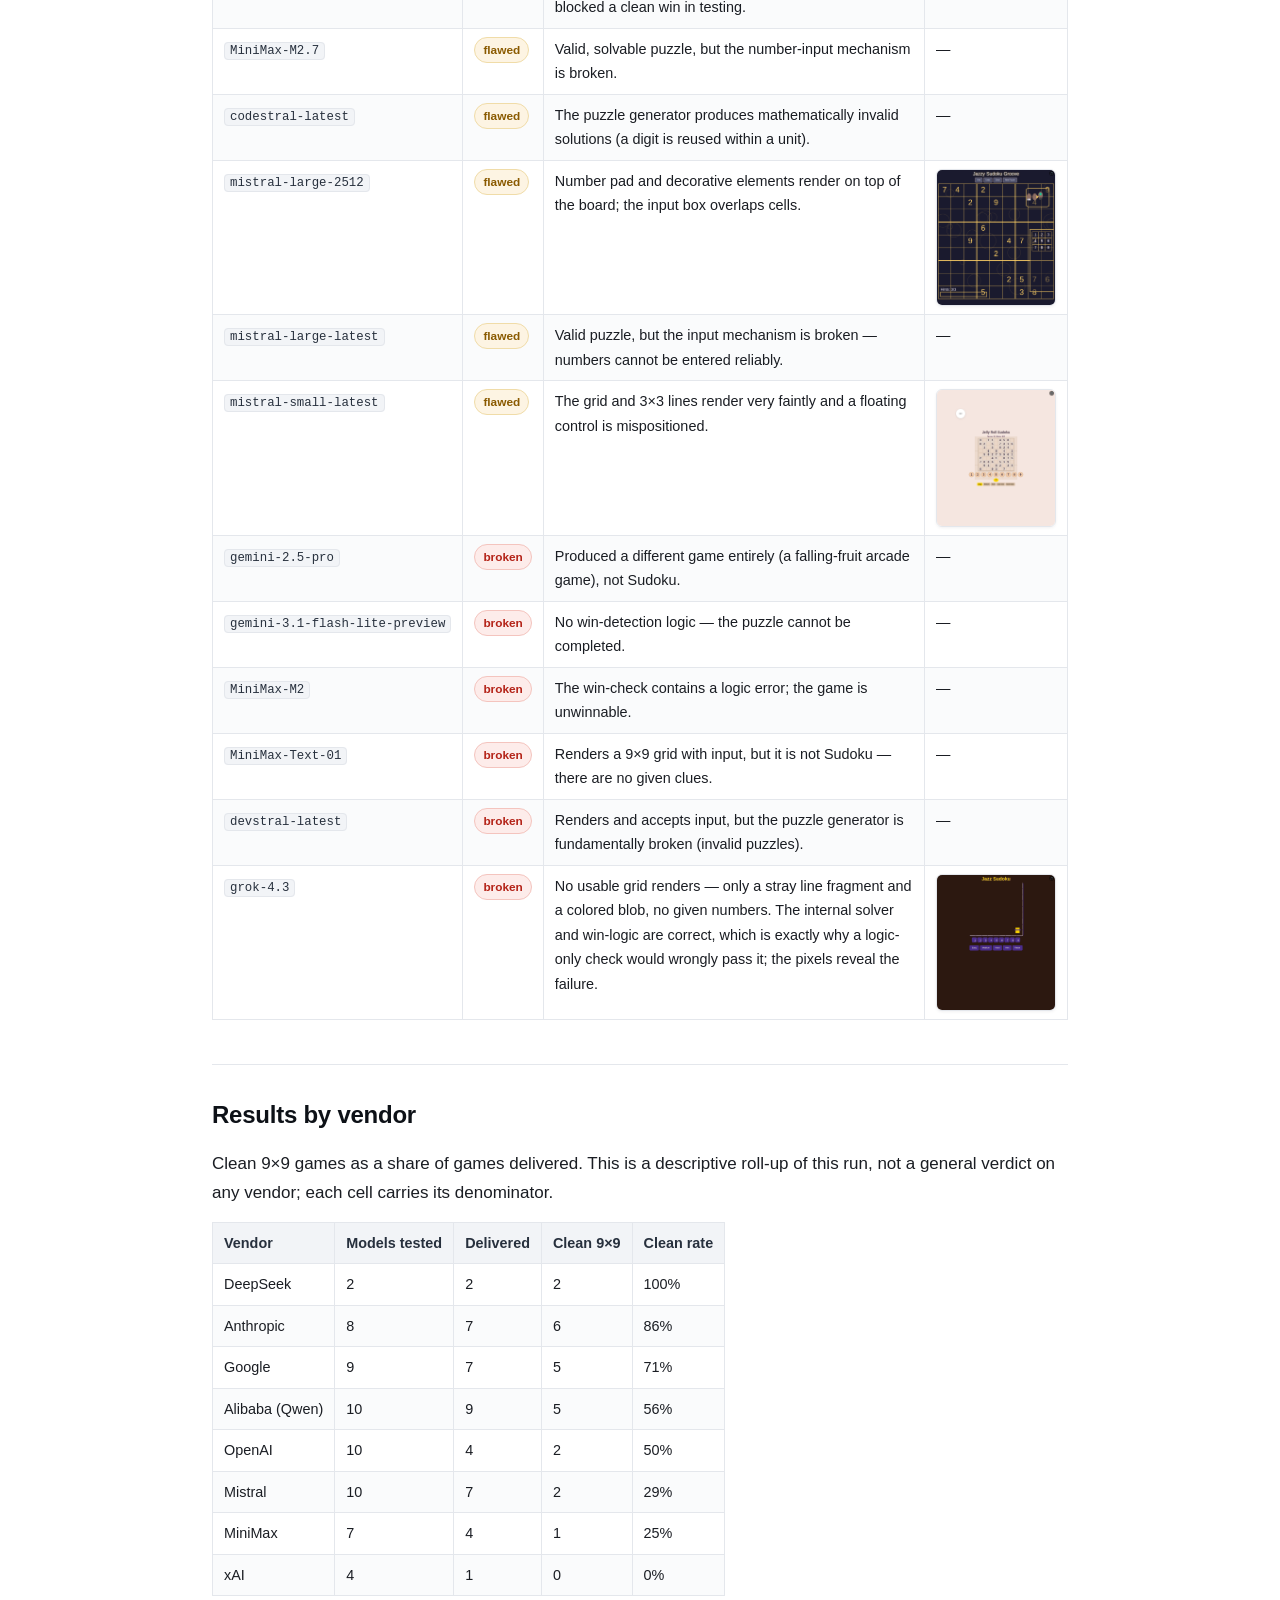
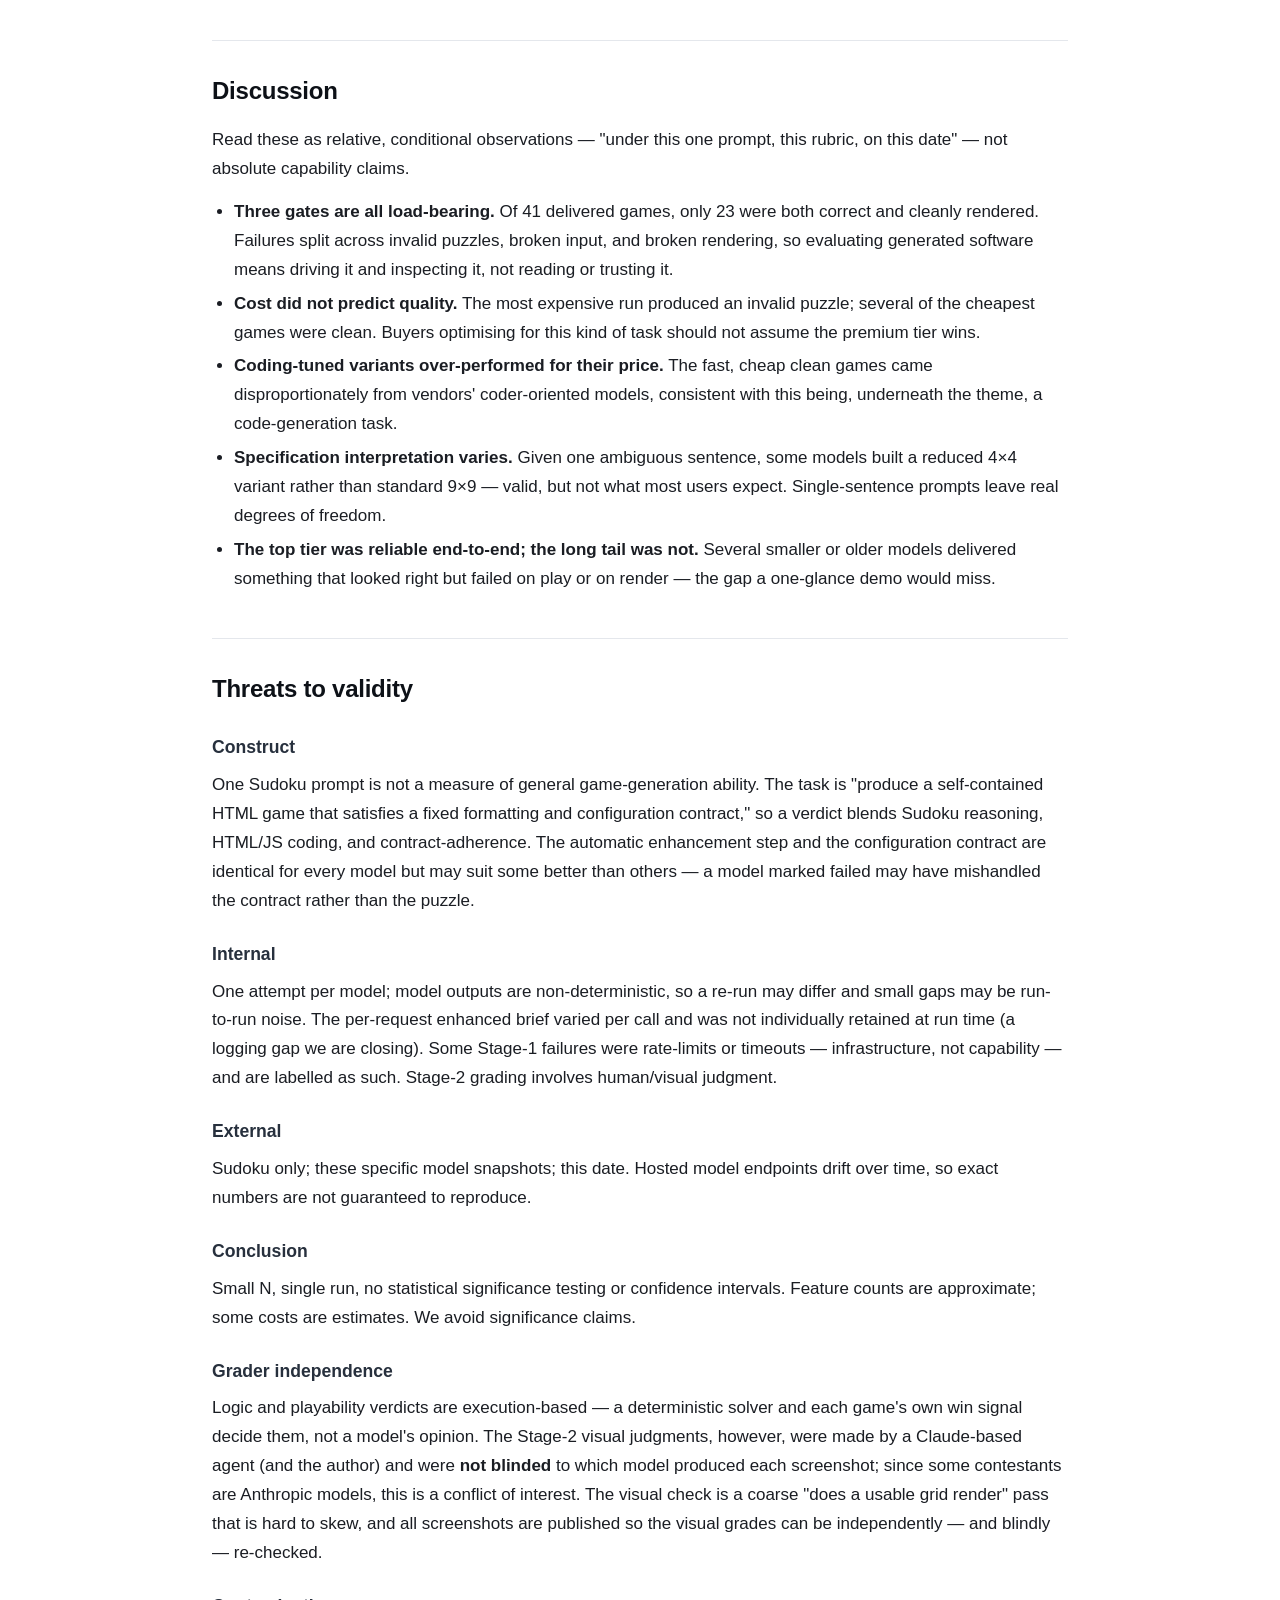
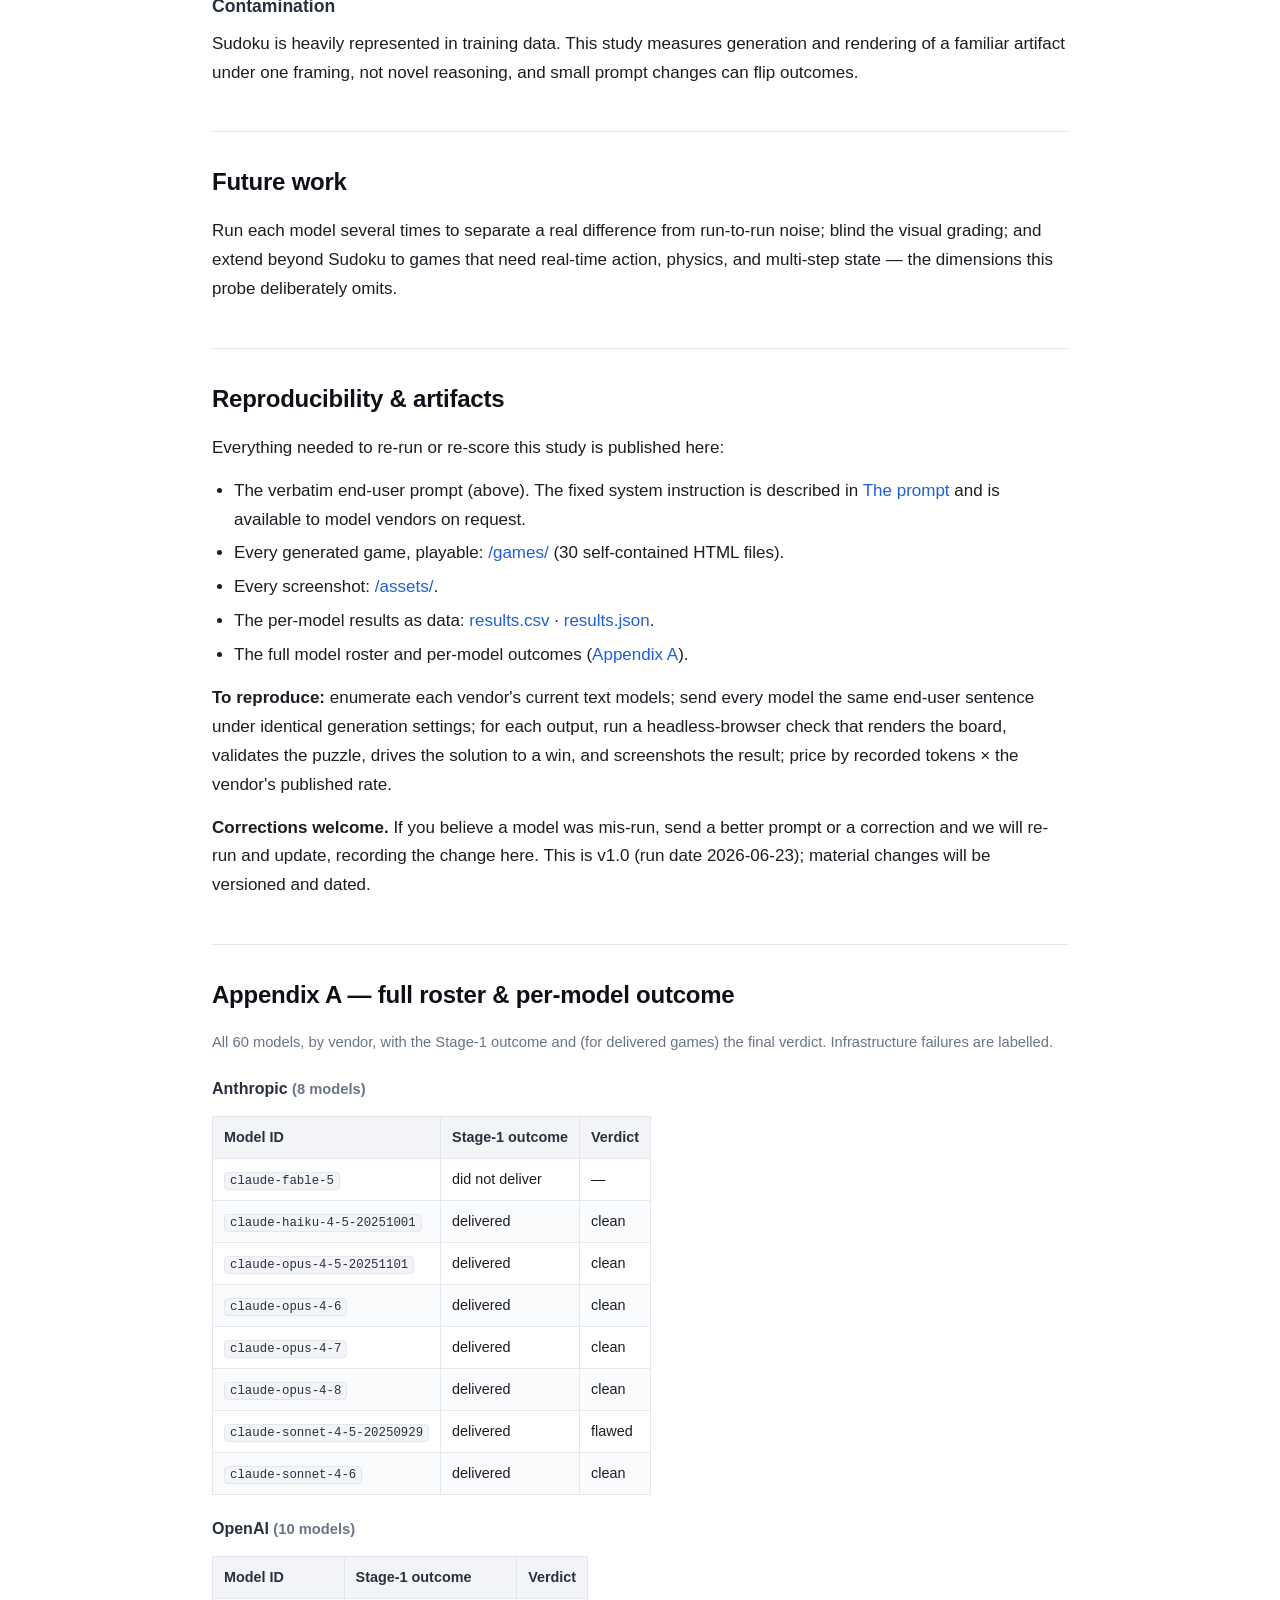
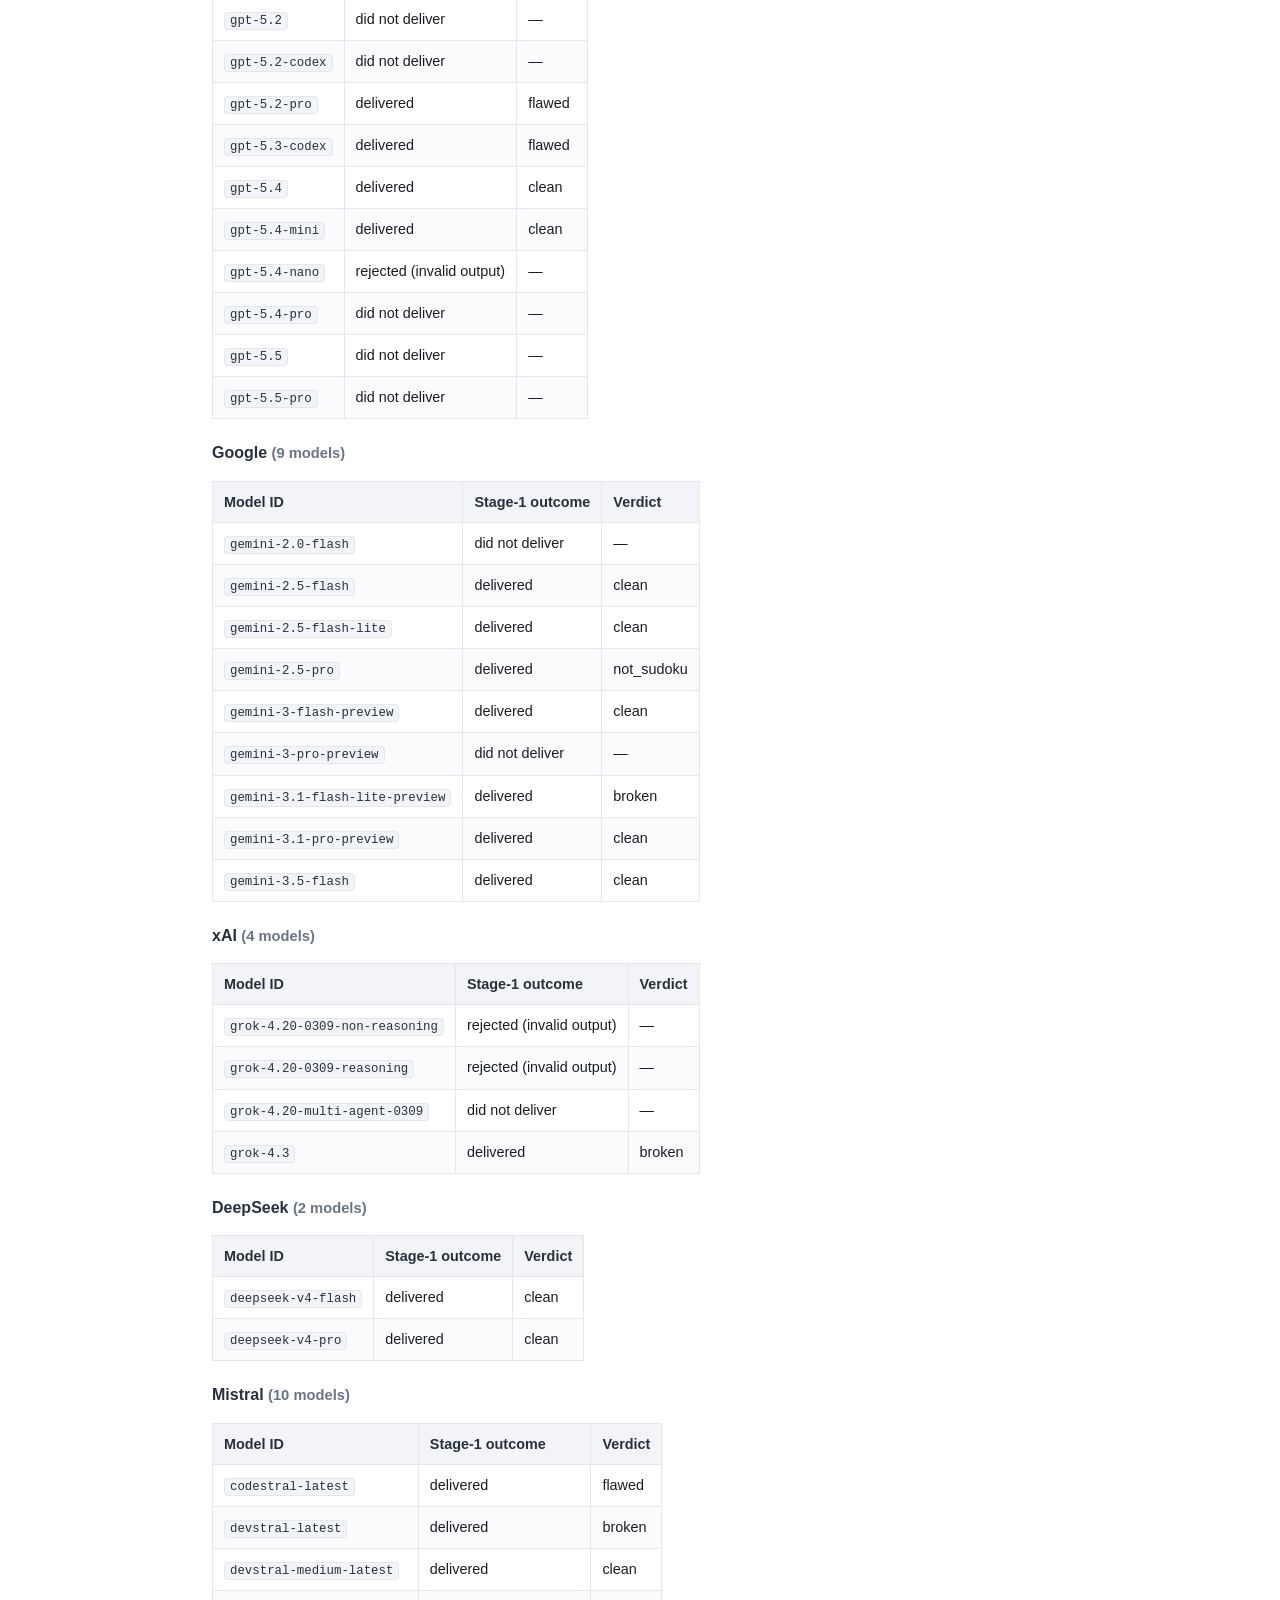
==== commit 1f613ceb: "Switch to a light document theme + link playprompt.org on key mentions - Light, report-style theme (" ====
--- a/index.html
+++ b/index.html
@@ -25,7 +25,7 @@
 <main class="wrap">
 
 <section id="disclosure" class="callout-box"><h2>Disclosure</h2>
-<p>This study is produced by <b>PlayPrompt</b>, a beta platform that generates browser games from natural-language prompts using third-party models. We state that up front. PlayPrompt has <b>no model of its own</b> in this comparison and <b>no fixed default</b> — we run studies like this to decide which models to offer, so our incentive is an accurate result, not promoting any one model.</p>
+<p>This study is produced by <b><a href="https://playprompt.org" target="_blank" rel="noopener">PlayPrompt</a></b>, a beta platform that generates browser games from natural-language prompts using third-party models. We state that up front. PlayPrompt has <b>no model of its own</b> in this comparison and <b>no fixed default</b> — we run studies like this to decide which models to offer, so our incentive is an accurate result, not promoting any one model.</p>
 <p>To keep the comparison verifiable, every model received the same prompt under identical conditions and <b>every generated game is published here</b> to play and re-score. Our fairness practices follow the literature on benchmark conflicts of interest (see <a href="#refs">References</a>).</p>
 <p class="muted">The study was run and graded with the help of <b>Claude Code</b>, an Anthropic agent. Logic and playability verdicts are decided by execution — a solver and each game's own win signal — but the visual pass was made by a Claude-based reviewer and was not blinded. That is a second conflict of interest (an Anthropic model helping grade games, including games written by Anthropic models), so every screenshot is published for independent re-grading; see <a href="#threats">Threats to Validity</a>.</p>
 </section>
@@ -184,7 +184,7 @@
 </section>
 
 <section id="about" class="about"><h2>About PlayPrompt</h2>
-<p>This study was produced by <b>PlayPrompt</b>, an agentic AI platform that turns a single prompt into a complete, ready-to-play browser game — generating the gameplay, the music, and, when needed, the visual assets. In this study only the underlying text model was varied; the enhancement, packaging, and soundtrack were identical across all 60 models. The 30 playable links above are real platform output.</p>
+<p>This study was produced by <b><a href="https://playprompt.org" target="_blank" rel="noopener">PlayPrompt</a></b>, an agentic AI platform that turns a single prompt into a complete, ready-to-play browser game — generating the gameplay, the music, and, when needed, the visual assets. In this study only the underlying text model was varied; the enhancement, packaging, and soundtrack were identical across all 60 models. The 30 playable links above are real platform output.</p>
 </section>
 
 <section id="disclaimer"><h2>Disclaimer</h2>
@@ -192,5 +192,5 @@
 </section>
 
 </main>
-<footer class="wrap"><p>Independent generation study · v1.0 · run date 2026-06-23 · 41 games generated, 30 published as playable · produced by PlayPrompt.</p></footer>
+<footer class="wrap"><p>Independent generation study · v1.0 · run date 2026-06-23 · 41 games generated, 30 published as playable · produced by <a href="https://playprompt.org" target="_blank" rel="noopener">PlayPrompt</a>.</p></footer>
 </body></html>
--- a/style.css
+++ b/style.css
@@ -1,83 +1,73 @@
 :root{
-  --bg:#0f1115; --panel:#171a21; --ink:#e8eaed; --muted:#9aa3af; --line:#2a2f3a;
-  --accent:#7c9cff; --good:#4ade80; --warn:#fbbf24; --bad:#f87171; --reduced:#c084fc;
-  --max:980px;
+  --bg:#ffffff; --panel:#f7f8fa; --ink:#1a1d23; --soft:#3a414c; --muted:#697586;
+  --line:#e4e7ec; --accent:#1f5fd6; --accent-soft:#eef3fc;
+  --good:#0f7a3d; --good-bg:#eaf6ee; --good-bd:#bfe3cb;
+  --warn:#8a5a00; --warn-bg:#fdf4e3; --warn-bd:#f0dca8;
+  --bad:#b42318; --bad-bg:#fdecea; --bad-bd:#f4c4be;
+  --reduced:#6936b3; --reduced-bg:#f3edfb; --reduced-bd:#dcc9f2;
+  --max:900px;
 }
 *{box-sizing:border-box}
-html{scroll-behavior:smooth}
+html{scroll-behavior:smooth; -webkit-text-size-adjust:100%}
 body{
   margin:0; background:var(--bg); color:var(--ink);
-  font:16px/1.65 -apple-system,BlinkMacSystemFont,"Segoe UI",Roboto,Helvetica,Arial,sans-serif;
+  font:17px/1.7 -apple-system,BlinkMacSystemFont,"Segoe UI",Roboto,Helvetica,Arial,sans-serif;
 }
 a{color:var(--accent); text-decoration:none}
 a:hover{text-decoration:underline}
-.wrap{max-width:var(--max); margin:0 auto; padding:0 20px}
-header.hero{
-  border-bottom:1px solid var(--line);
-  background:linear-gradient(180deg,#141821,#0f1115);
-  padding:54px 0 34px;
-}
-.hero h1{font-size:2.1rem; line-height:1.2; margin:0 0 10px; letter-spacing:-.02em}
-.hero .sub{color:var(--muted); font-size:1.08rem; margin:0 0 18px; max-width:760px}
-.hero .meta{color:var(--muted); font-size:.9rem}
-.badges{display:flex; flex-wrap:wrap; gap:8px; margin:18px 0 0}
-.badge{background:var(--panel); border:1px solid var(--line); border-radius:999px; padding:5px 13px; font-size:.84rem; color:var(--muted)}
+.wrap{max-width:var(--max); margin:0 auto; padding:0 22px}
+header.hero{border-bottom:1px solid var(--line); padding:56px 0 30px; background:linear-gradient(180deg,#fbfcfe,#ffffff)}
+.hero .kicker{text-transform:uppercase; letter-spacing:.09em; font-size:.74rem; color:var(--muted); margin:0 0 12px; font-weight:600}
+.hero h1{font-size:2.15rem; line-height:1.18; margin:0 0 14px; letter-spacing:-.02em; color:#0d1117}
+.hero .sub{color:var(--soft); font-size:1.1rem; margin:0 0 20px; max-width:760px}
+.badges{display:flex; flex-wrap:wrap; gap:8px}
+.badge{background:#fff; border:1px solid var(--line); border-radius:999px; padding:5px 13px; font-size:.84rem; color:var(--muted)}
 .badge b{color:var(--ink)}
-nav.toc{position:sticky; top:0; z-index:5; background:rgba(15,17,21,.92); backdrop-filter:blur(8px); border-bottom:1px solid var(--line); font-size:.86rem}
-nav.toc .wrap{display:flex; flex-wrap:wrap; gap:4px 18px; padding:11px 20px}
+nav.toc{position:sticky; top:0; z-index:5; background:rgba(255,255,255,.92); backdrop-filter:blur(8px); border-bottom:1px solid var(--line); font-size:.85rem}
+nav.toc .wrap{display:flex; flex-wrap:wrap; gap:4px 18px; padding:11px 22px}
 nav.toc a{color:var(--muted)}
+nav.toc a:hover{color:var(--accent)}
 section{padding:30px 0; border-bottom:1px solid var(--line)}
-h2{font-size:1.5rem; margin:0 0 14px; letter-spacing:-.01em}
-h3{font-size:1.12rem; margin:26px 0 10px; color:#cbd5e1}
+h2{font-size:1.5rem; margin:0 0 14px; letter-spacing:-.01em; color:#0d1117}
+h3{font-size:1.1rem; margin:24px 0 8px; color:#27303d}
+h4{font-size:1rem; margin:20px 0 6px; color:#27303d}
 p{margin:0 0 14px}
-.lead{font-size:1.05rem}
-.callout{background:var(--panel); border:1px solid var(--line); border-left:3px solid var(--accent); border-radius:8px; padding:14px 16px; margin:16px 0}
-.callout.warn{border-left-color:var(--warn)}
+.lead{font-size:1.06rem; color:var(--soft)}
+.muted{color:var(--muted); font-size:.92rem}
 table{width:100%; border-collapse:collapse; margin:14px 0; font-size:.9rem; display:block; overflow-x:auto}
-th,td{border:1px solid var(--line); padding:8px 10px; text-align:left; vertical-align:top; white-space:nowrap}
+th,td{border:1px solid var(--line); padding:8px 11px; text-align:left; vertical-align:top; white-space:nowrap}
 td.wrap-cell,th.wrap-cell{white-space:normal; min-width:280px}
-thead th{background:var(--panel); position:sticky; top:0}
-tbody tr:nth-child(even){background:#13161d}
-code,.mono{font-family:ui-monospace,SFMono-Regular,Menlo,Consolas,monospace; font-size:.86em; background:#10131a; border:1px solid var(--line); padding:1px 5px; border-radius:4px}
+thead th{background:#f2f4f7; color:#27303d; position:sticky; top:0}
+tbody tr:nth-child(even){background:#fafbfc}
+code,.mono{font-family:ui-monospace,SFMono-Regular,Menlo,Consolas,monospace; font-size:.86em; background:#f2f4f7; border:1px solid var(--line); padding:1px 5px; border-radius:4px; color:#27303d}
 .tag{display:inline-block; font-size:.74rem; font-weight:600; padding:2px 8px; border-radius:999px; border:1px solid}
-.t-clean{color:var(--good); border-color:#1f7a43; background:#0e2417}
-.t-reduced{color:var(--reduced); border-color:#6b3fa0; background:#1c1430}
-.t-flawed{color:var(--warn); border-color:#8a6512; background:#241c08}
-.t-broken{color:var(--bad); border-color:#8a2b2b; background:#241010}
-.shot{width:120px; height:auto; border:1px solid var(--line); border-radius:6px; display:block}
+.t-clean{color:var(--good); border-color:var(--good-bd); background:var(--good-bg)}
+.t-reduced{color:var(--reduced); border-color:var(--reduced-bd); background:var(--reduced-bg)}
+.t-flawed{color:var(--warn); border-color:var(--warn-bd); background:var(--warn-bg)}
+.t-broken{color:var(--bad); border-color:var(--bad-bd); background:var(--bad-bg)}
+.shot{width:120px; height:auto; border:1px solid var(--line); border-radius:6px; display:block; box-shadow:0 1px 3px rgba(16,24,40,.06)}
 .shot-cell{width:130px}
-.grid-funnel{display:grid; grid-template-columns:1fr auto; gap:0; max-width:520px; border:1px solid var(--line); border-radius:8px; overflow:hidden}
-.grid-funnel div{padding:9px 14px; border-bottom:1px solid var(--line)}
-.grid-funnel .n{text-align:right; font-variant-numeric:tabular-nums; color:#cbd5e1}
-.grid-funnel .hl{background:var(--panel); font-weight:600}
-ul.tight{margin:8px 0 14px; padding-left:22px}
-ul.tight li{margin:5px 0}
-.disclaimer{color:var(--muted); font-size:.86rem}
-footer{padding:34px 0 60px; color:var(--muted); font-size:.86rem}
-.about{background:var(--panel); border:1px solid var(--line); border-radius:10px; padding:20px 22px; margin:8px 0}
-.about h2{margin-top:0}
 .play{font-weight:600}
-@media(max-width:640px){ .hero h1{font-size:1.6rem} th,td{font-size:.82rem} }
-
-/* ---- v1.0 additions: report-grade components ---- */
-.kicker{text-transform:uppercase; letter-spacing:.08em; font-size:.74rem; color:var(--muted); margin:0 0 10px}
-.muted{color:var(--muted)}
-.callout-box{background:var(--panel); border:1px solid var(--line); border-left:3px solid var(--warn); border-radius:10px; padding:18px 20px; margin:22px 0}
+.callout-box{background:var(--accent-soft); border:1px solid #d4e2fa; border-left:3px solid var(--accent); border-radius:10px; padding:18px 22px; margin:22px 0}
 .callout-box h2{margin-top:0}
-pre.prompt{background:#0b0e14; border:1px solid var(--line); border-radius:8px; padding:14px 16px; font-family:ui-monospace,SFMono-Regular,Menlo,Consolas,monospace; font-size:.86rem; color:#d7e0ee; white-space:pre-wrap; word-break:break-word; overflow-x:auto}
-pre.prompt.long{max-height:340px; overflow:auto; font-size:.8rem; line-height:1.5}
+pre.prompt{background:#f7f8fa; border:1px solid var(--line); border-radius:8px; padding:13px 16px; font-family:ui-monospace,SFMono-Regular,Menlo,Consolas,monospace; font-size:.9rem; color:#27303d; white-space:pre-wrap; word-break:break-word; overflow-x:auto}
 .funnel{max-width:560px; border:1px solid var(--line); border-radius:10px; overflow:hidden; margin:14px 0}
 .frow{display:flex; justify-content:space-between; gap:16px; padding:10px 16px; border-bottom:1px solid var(--line)}
 .frow:last-child{border-bottom:0}
-.frow.hl{background:var(--panel); font-weight:600}
-.frow .fn{font-variant-numeric:tabular-nums; color:#cbd5e1}
-.cards{display:grid; grid-template-columns:repeat(auto-fit,minmax(180px,1fr)); gap:12px; margin:14px 0}
-.card{background:var(--panel); border:1px solid var(--line); border-radius:10px; padding:14px 16px}
+.frow.hl{background:var(--accent-soft); font-weight:600}
+.frow .fn{font-variant-numeric:tabular-nums; color:#27303d}
+.cards{display:grid; grid-template-columns:repeat(auto-fit,minmax(190px,1fr)); gap:12px; margin:14px 0}
+.card{background:#fff; border:1px solid var(--line); border-radius:10px; padding:14px 16px; box-shadow:0 1px 2px rgba(16,24,40,.04)}
 .card .ck{font-size:.72rem; text-transform:uppercase; letter-spacing:.06em; color:var(--muted)}
 .card .cv{font-size:1.05rem; margin:6px 0 2px}
 .card .cm{font-size:.82rem; color:var(--muted)}
 details.glossary{background:var(--panel); border:1px solid var(--line); border-radius:8px; padding:10px 16px; margin:14px 0}
-details.glossary summary{cursor:pointer; font-weight:600; color:#cbd5e1}
-h4{font-size:1rem; margin:20px 0 6px; color:#cbd5e1}
-ol.refs{font-size:.9rem; line-height:1.7; padding-left:22px}
+details.glossary summary{cursor:pointer; font-weight:600; color:#27303d}
+ul.tight{margin:8px 0 14px; padding-left:22px}
+ul.tight li{margin:5px 0}
+ol.refs{font-size:.92rem; line-height:1.75; padding-left:22px}
 ol.refs li{margin:6px 0}
+.about{background:var(--panel); border:1px solid var(--line); border-radius:10px; padding:20px 24px; margin:8px 0}
+.about h2{margin-top:0}
+footer{padding:30px 0 64px; color:var(--muted); font-size:.86rem}
+@media(max-width:640px){ .hero h1{font-size:1.6rem} body{font-size:16px} th,td{font-size:.82rem} }
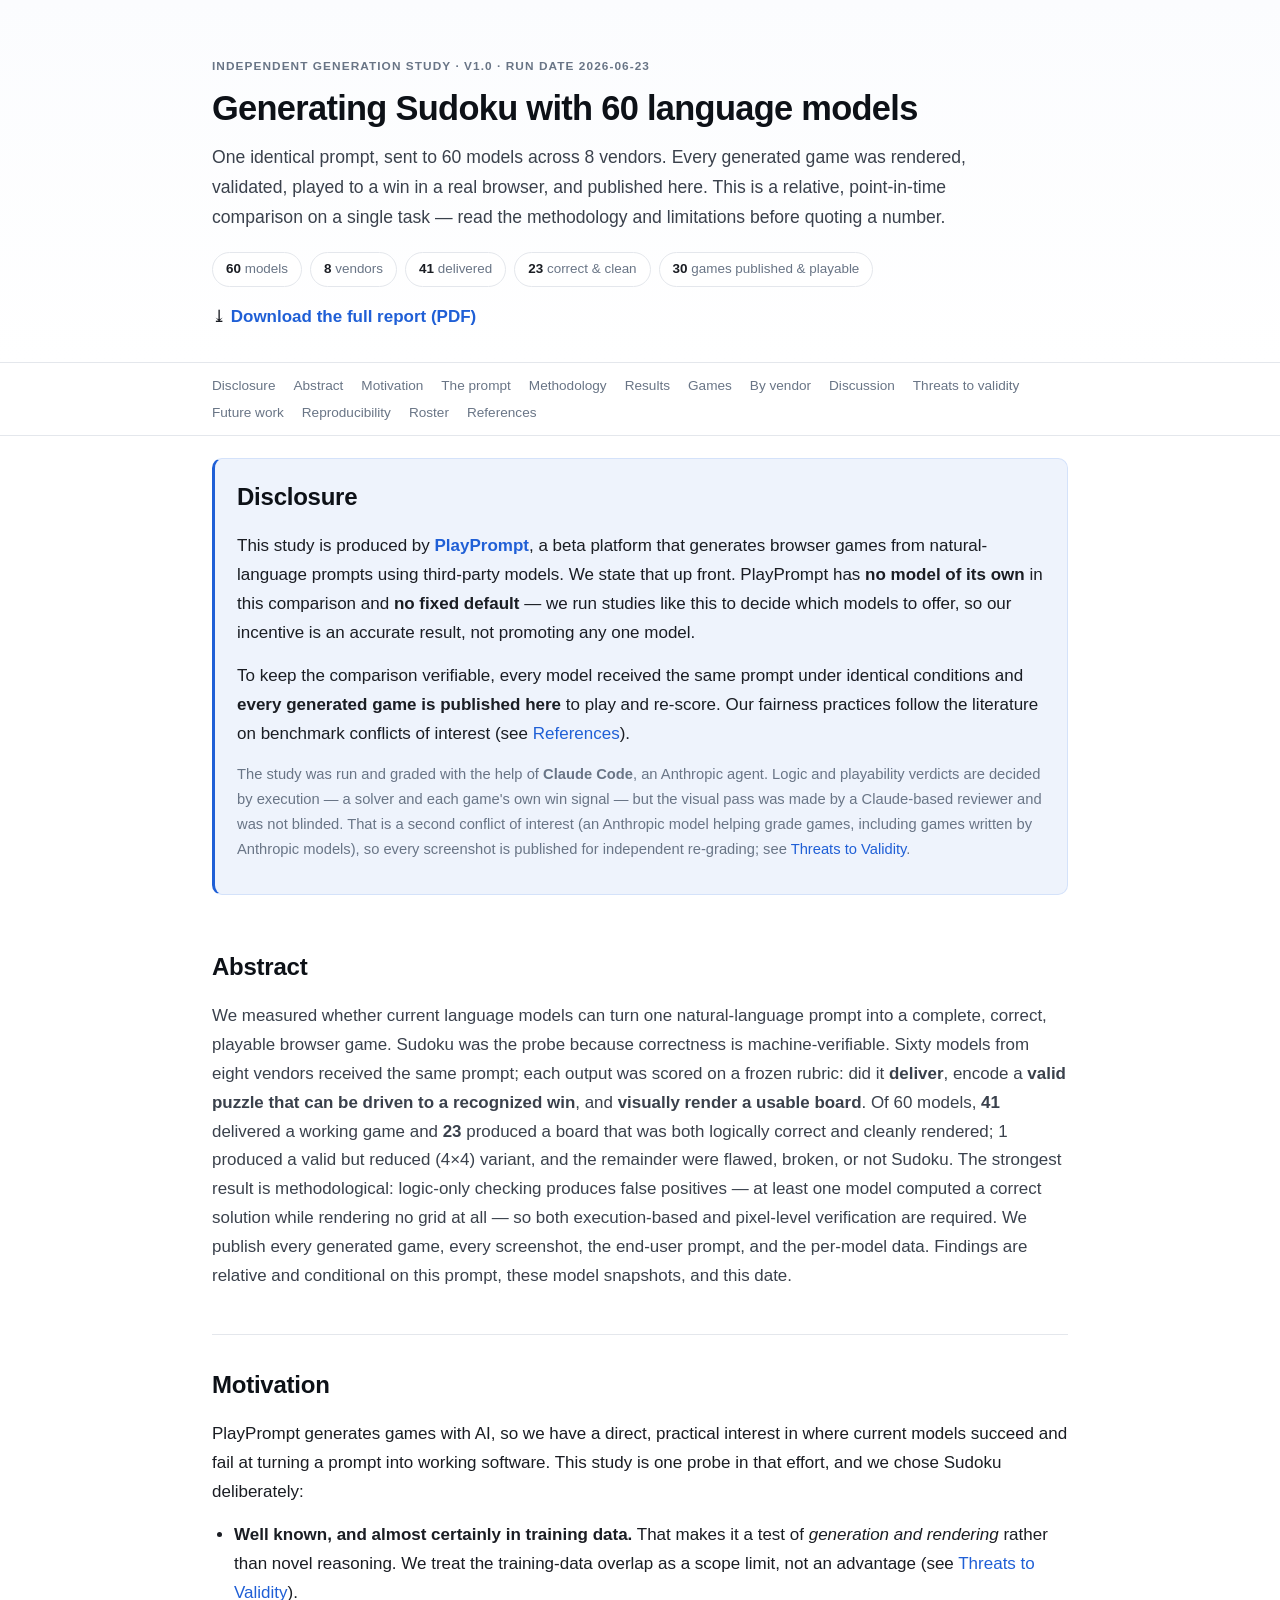
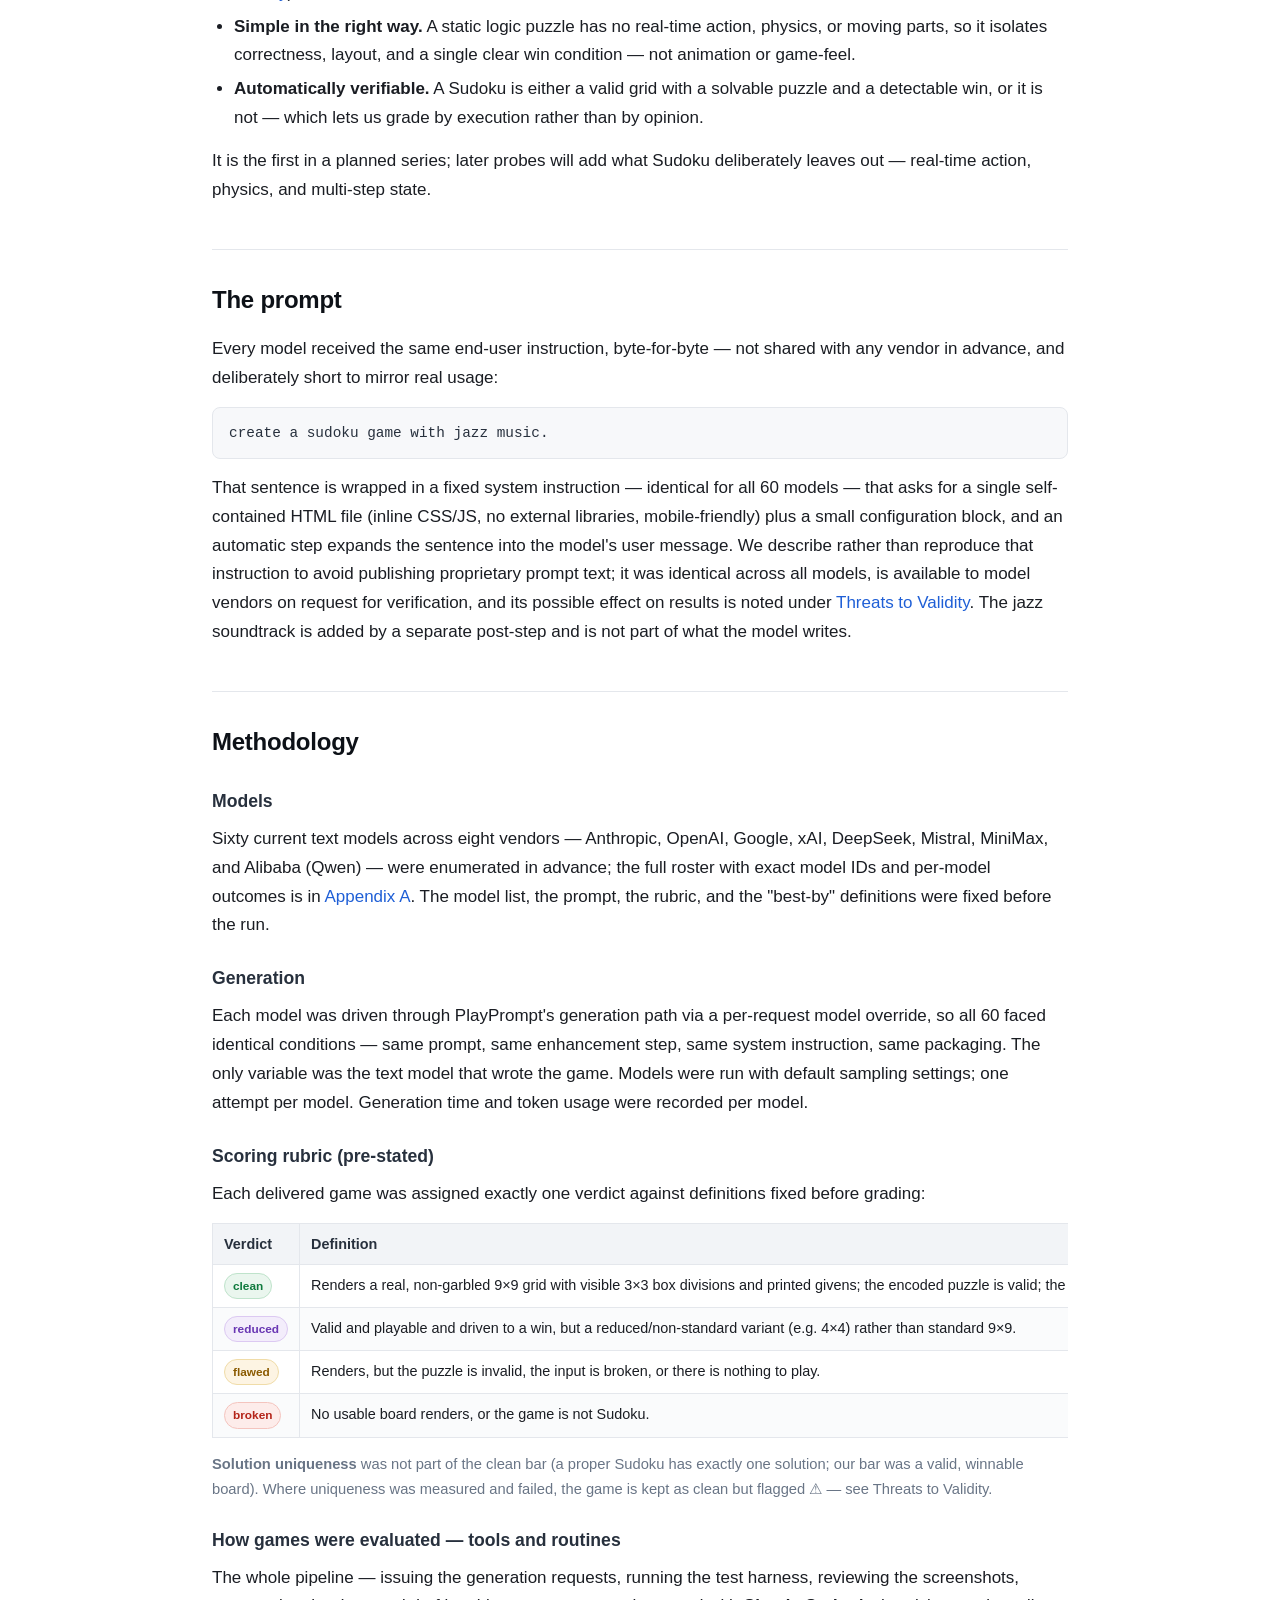
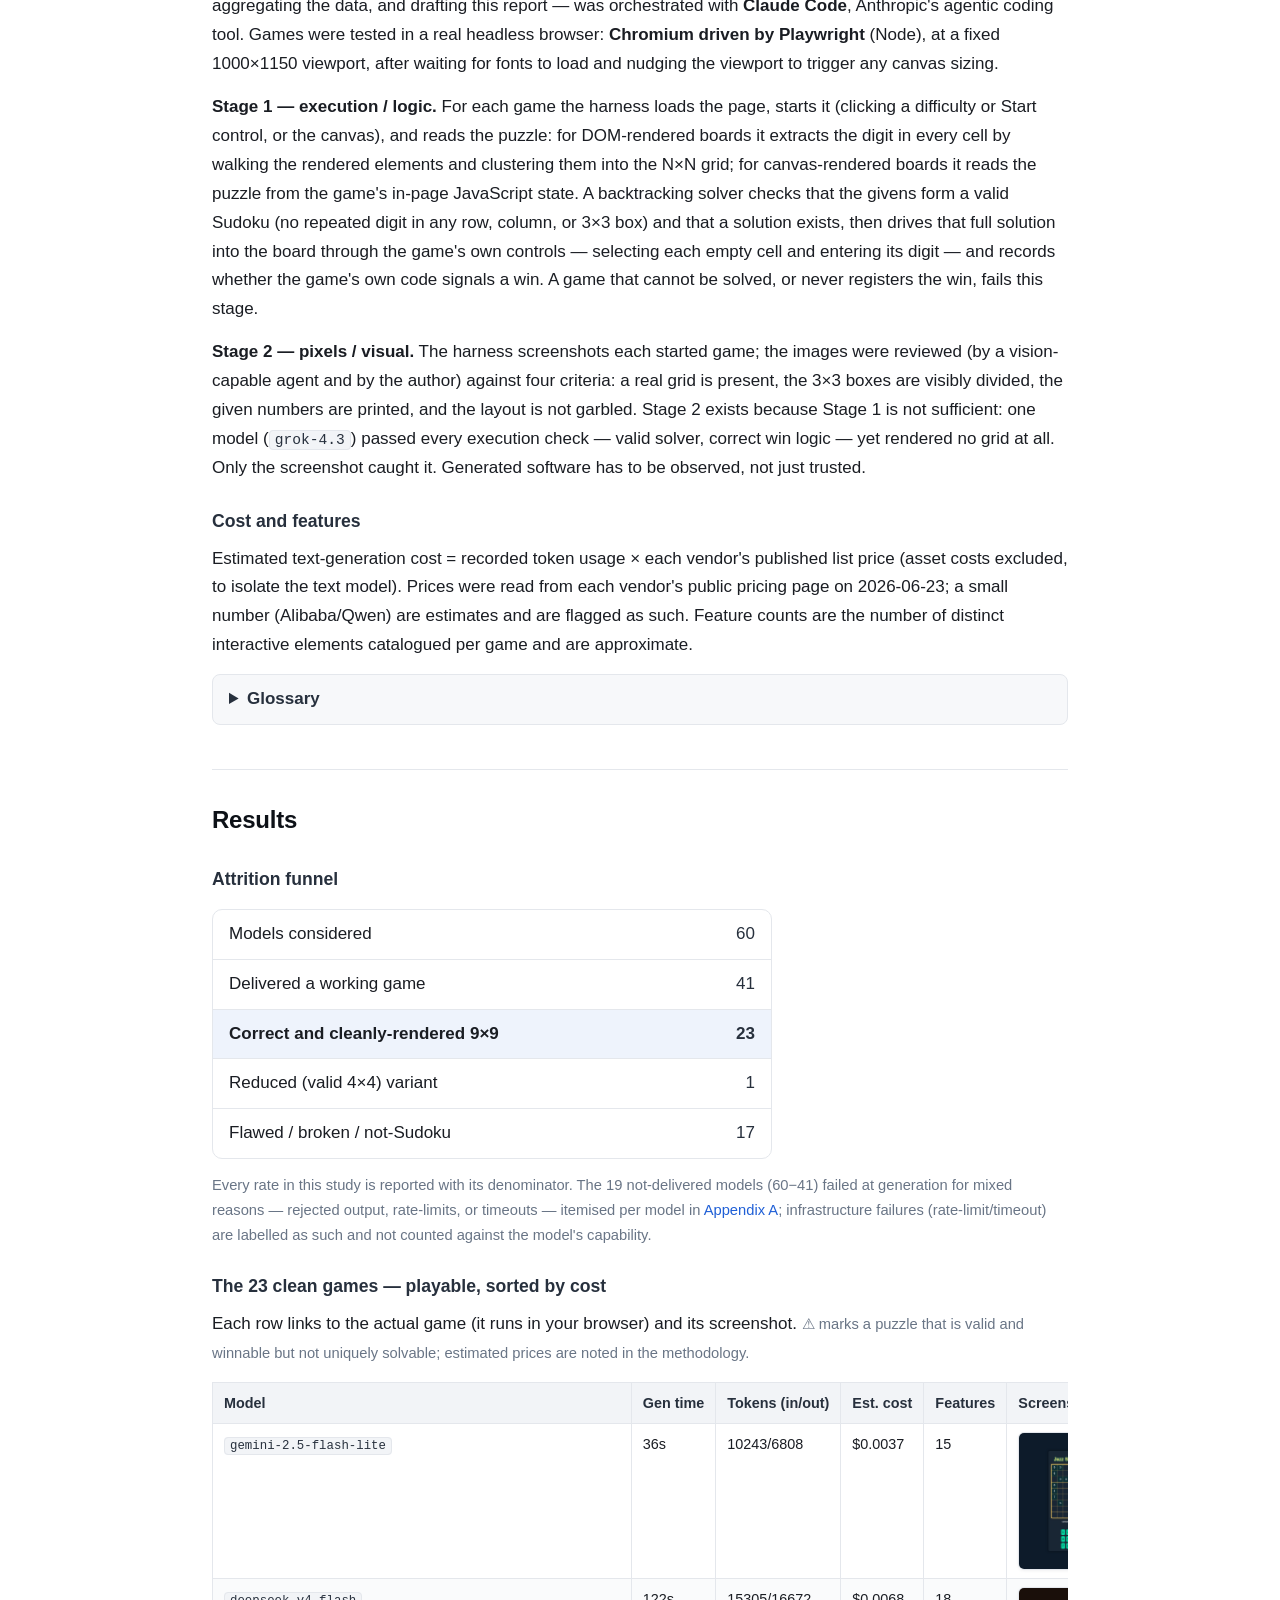
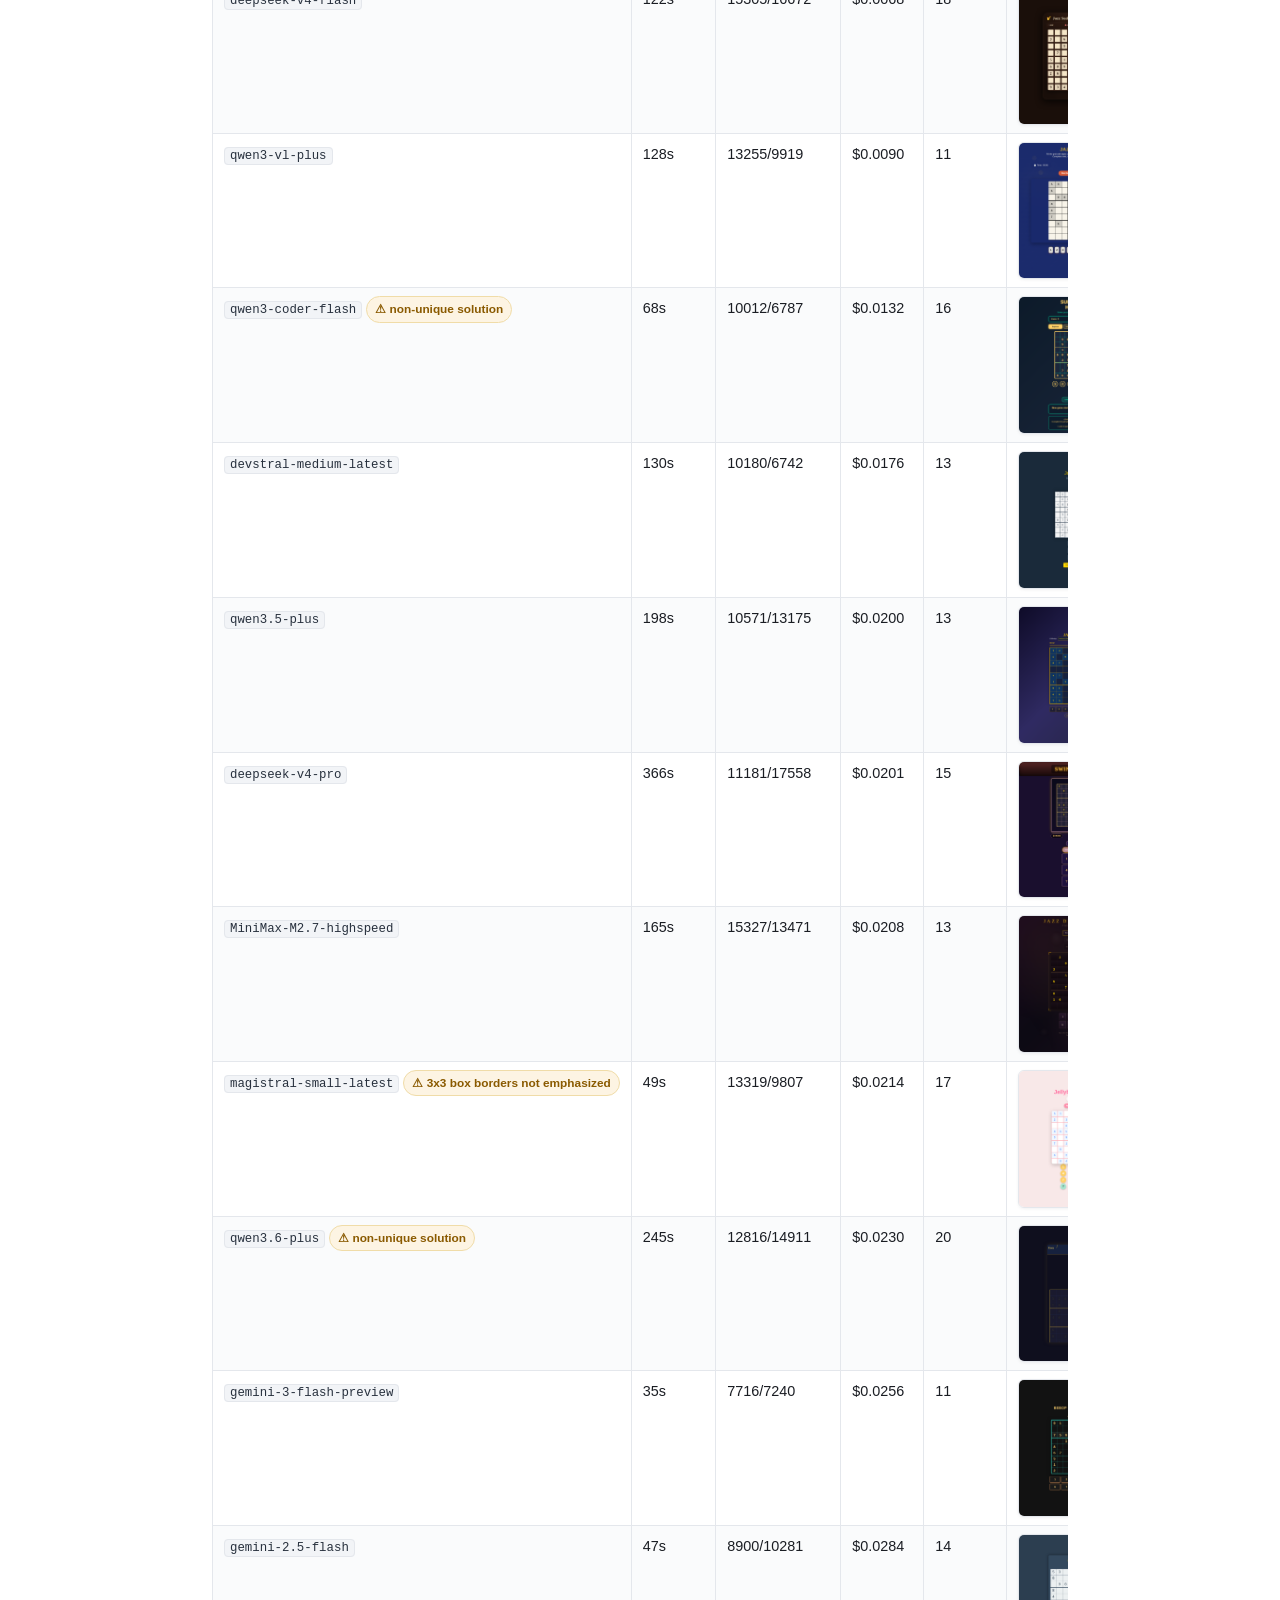
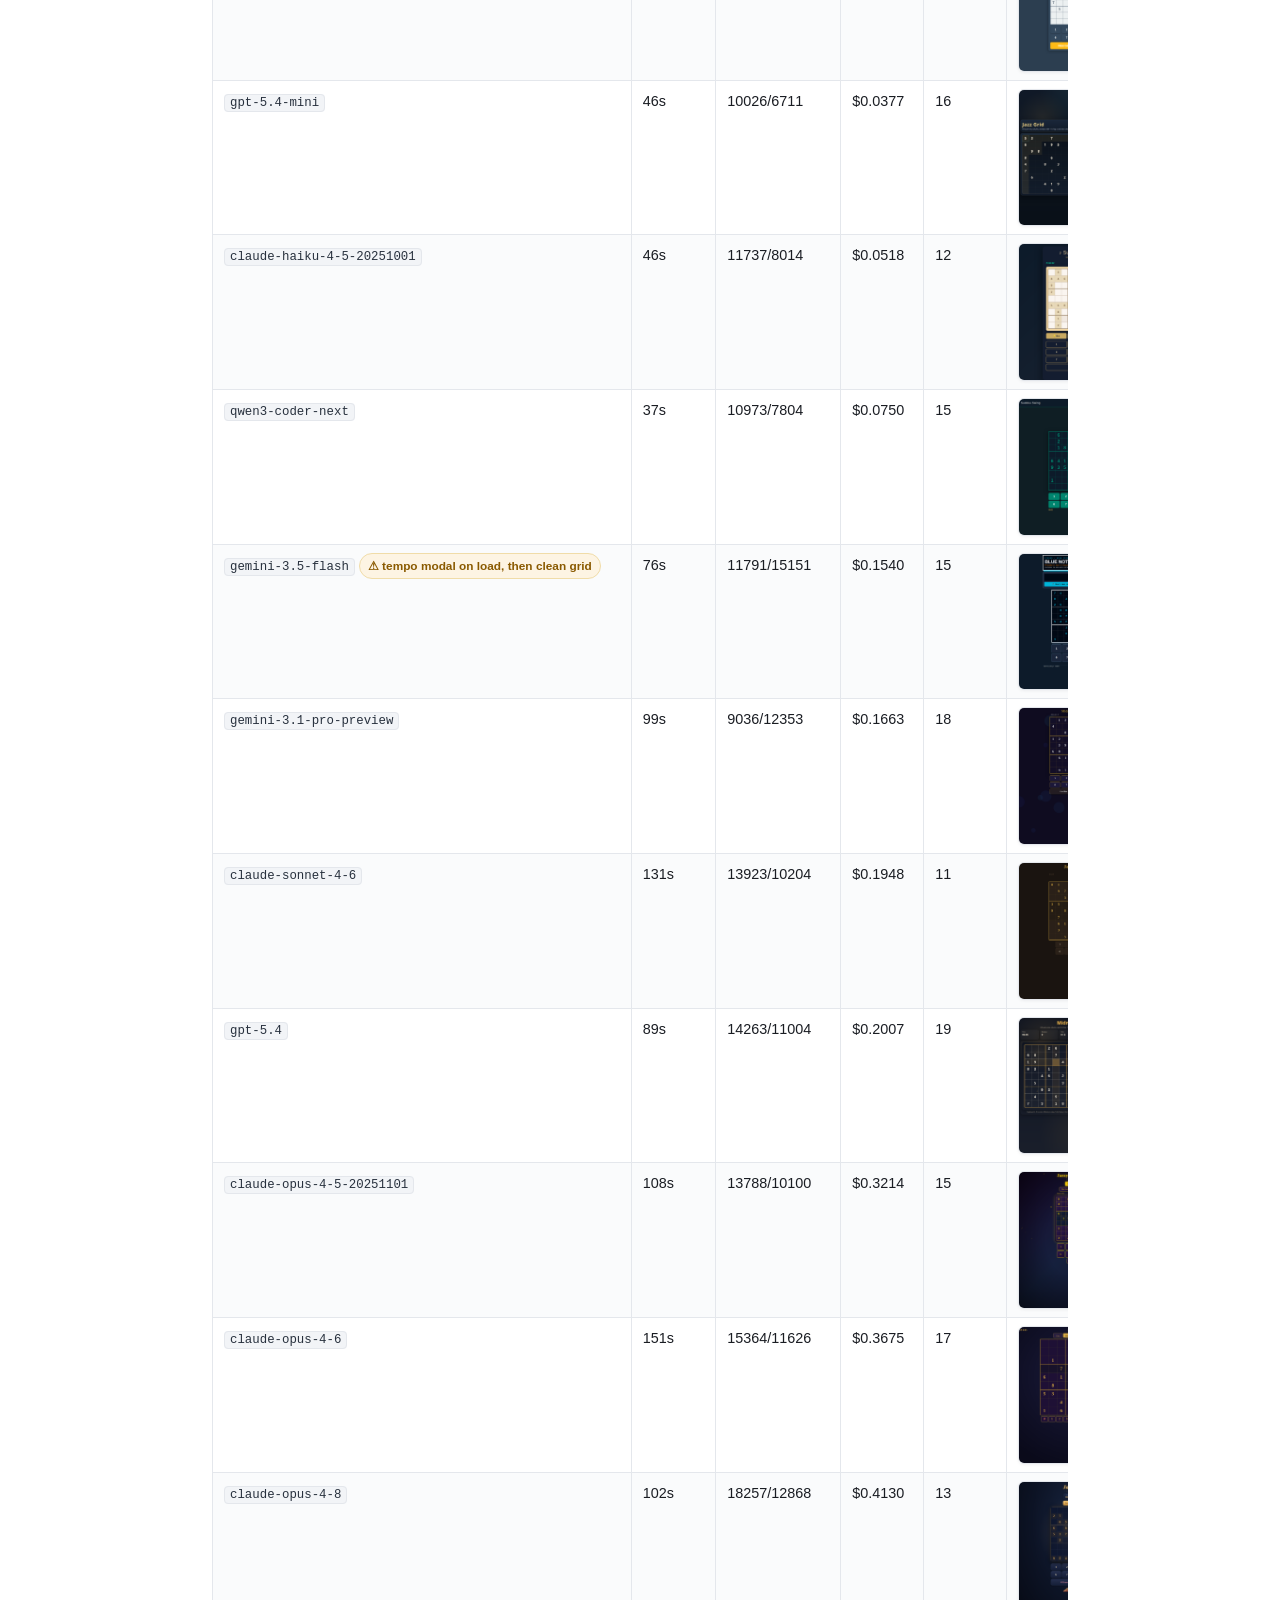
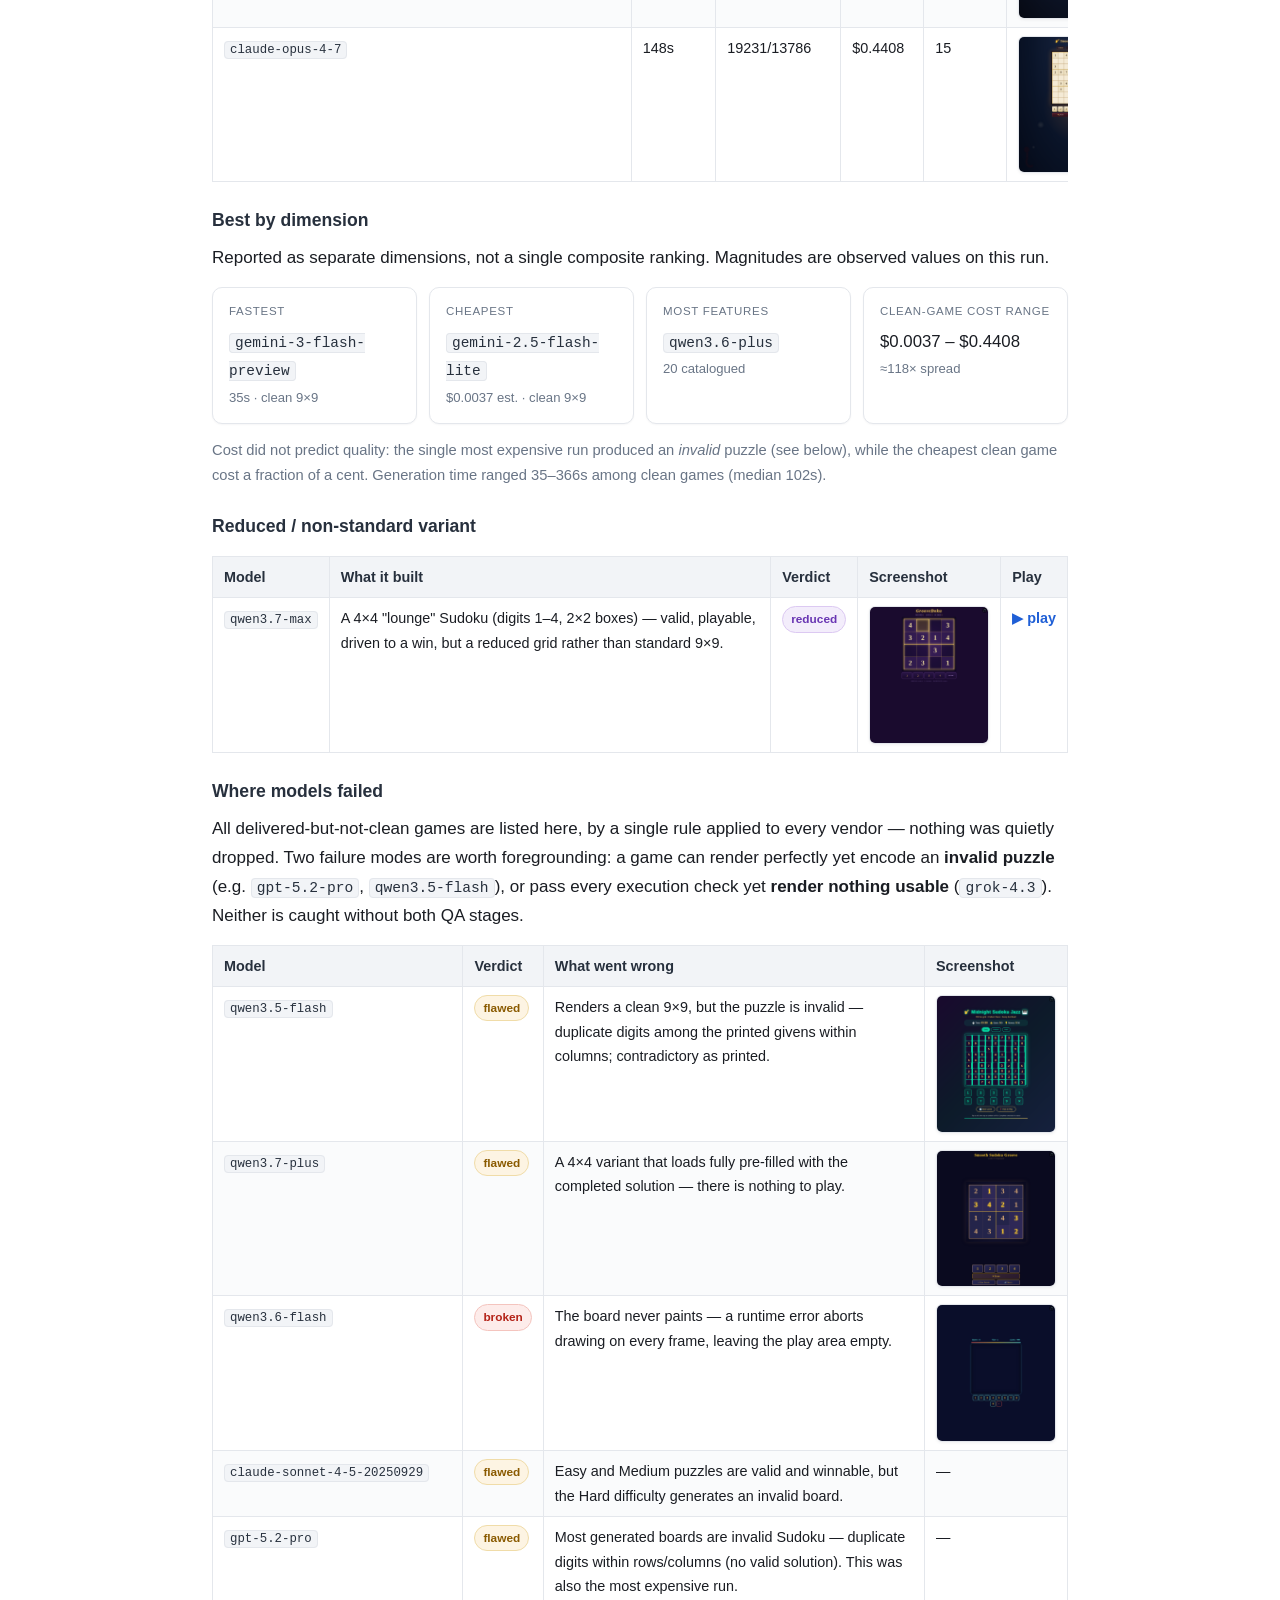
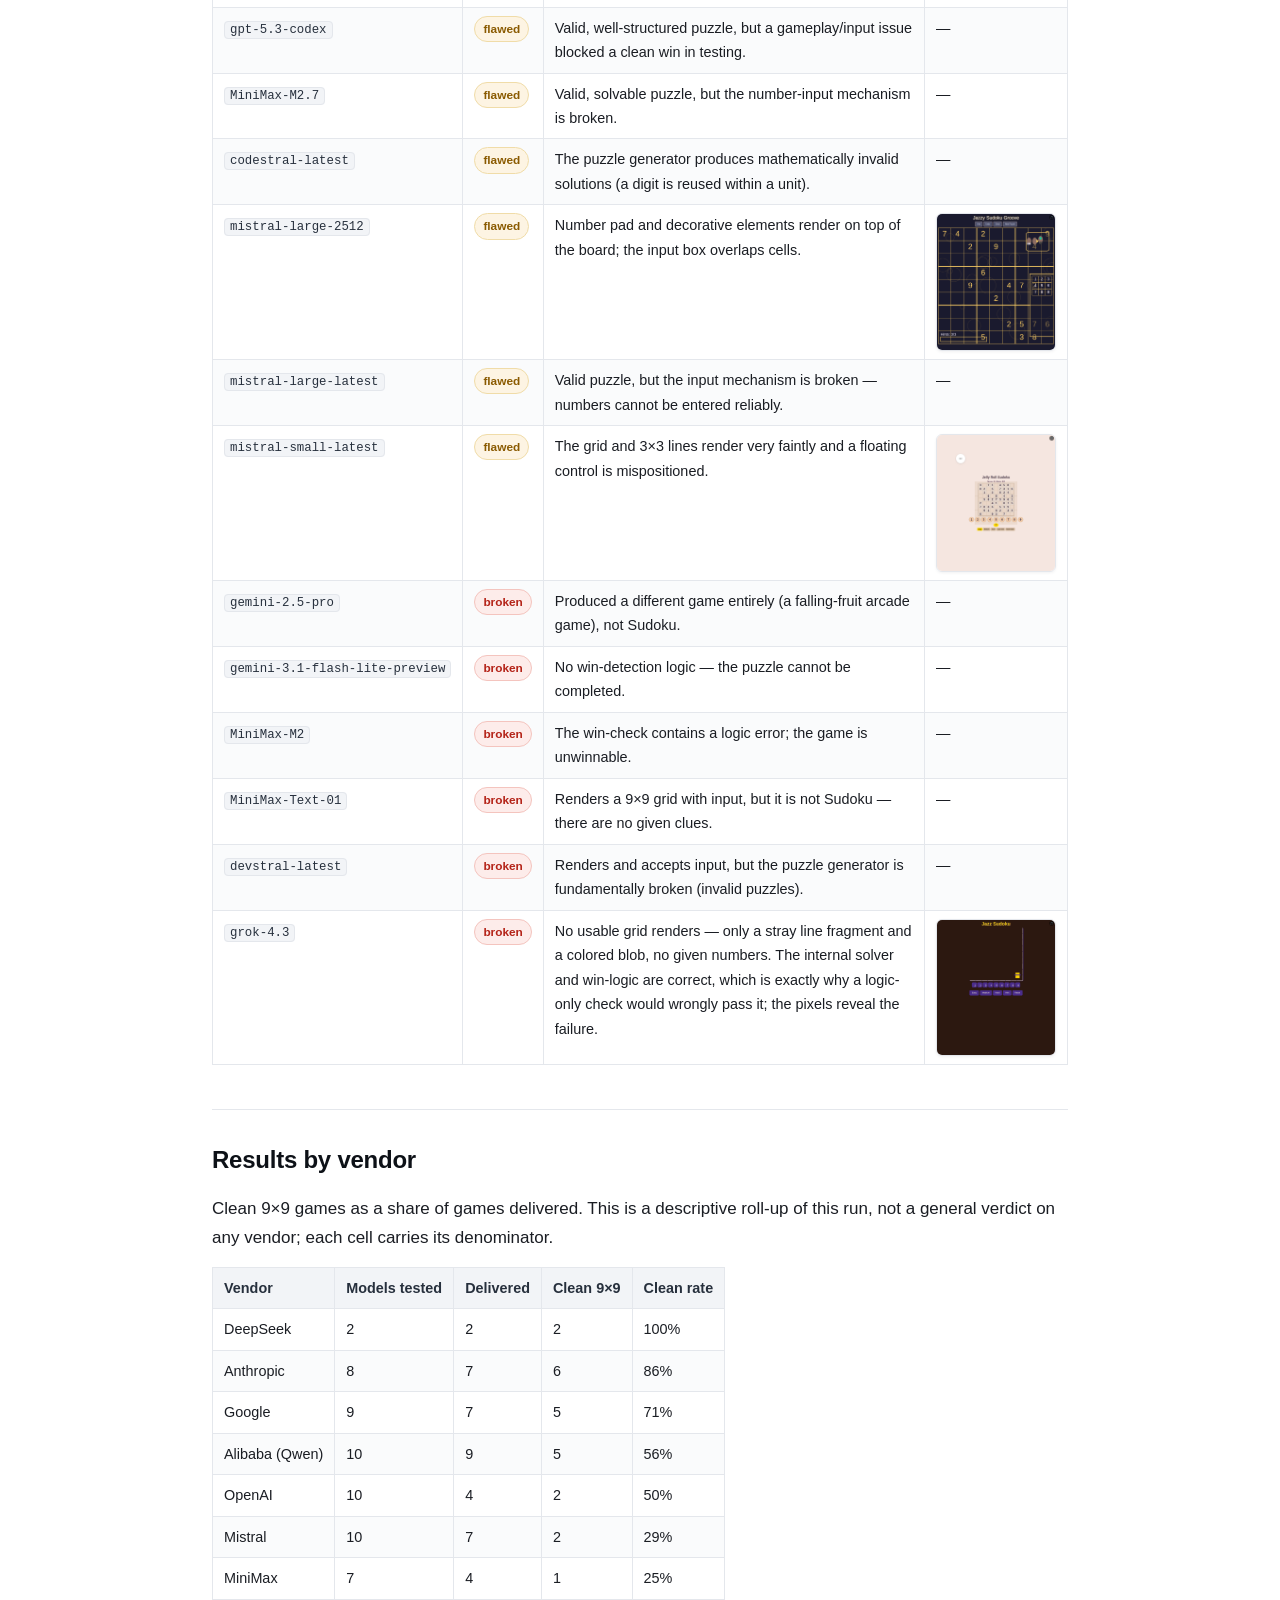
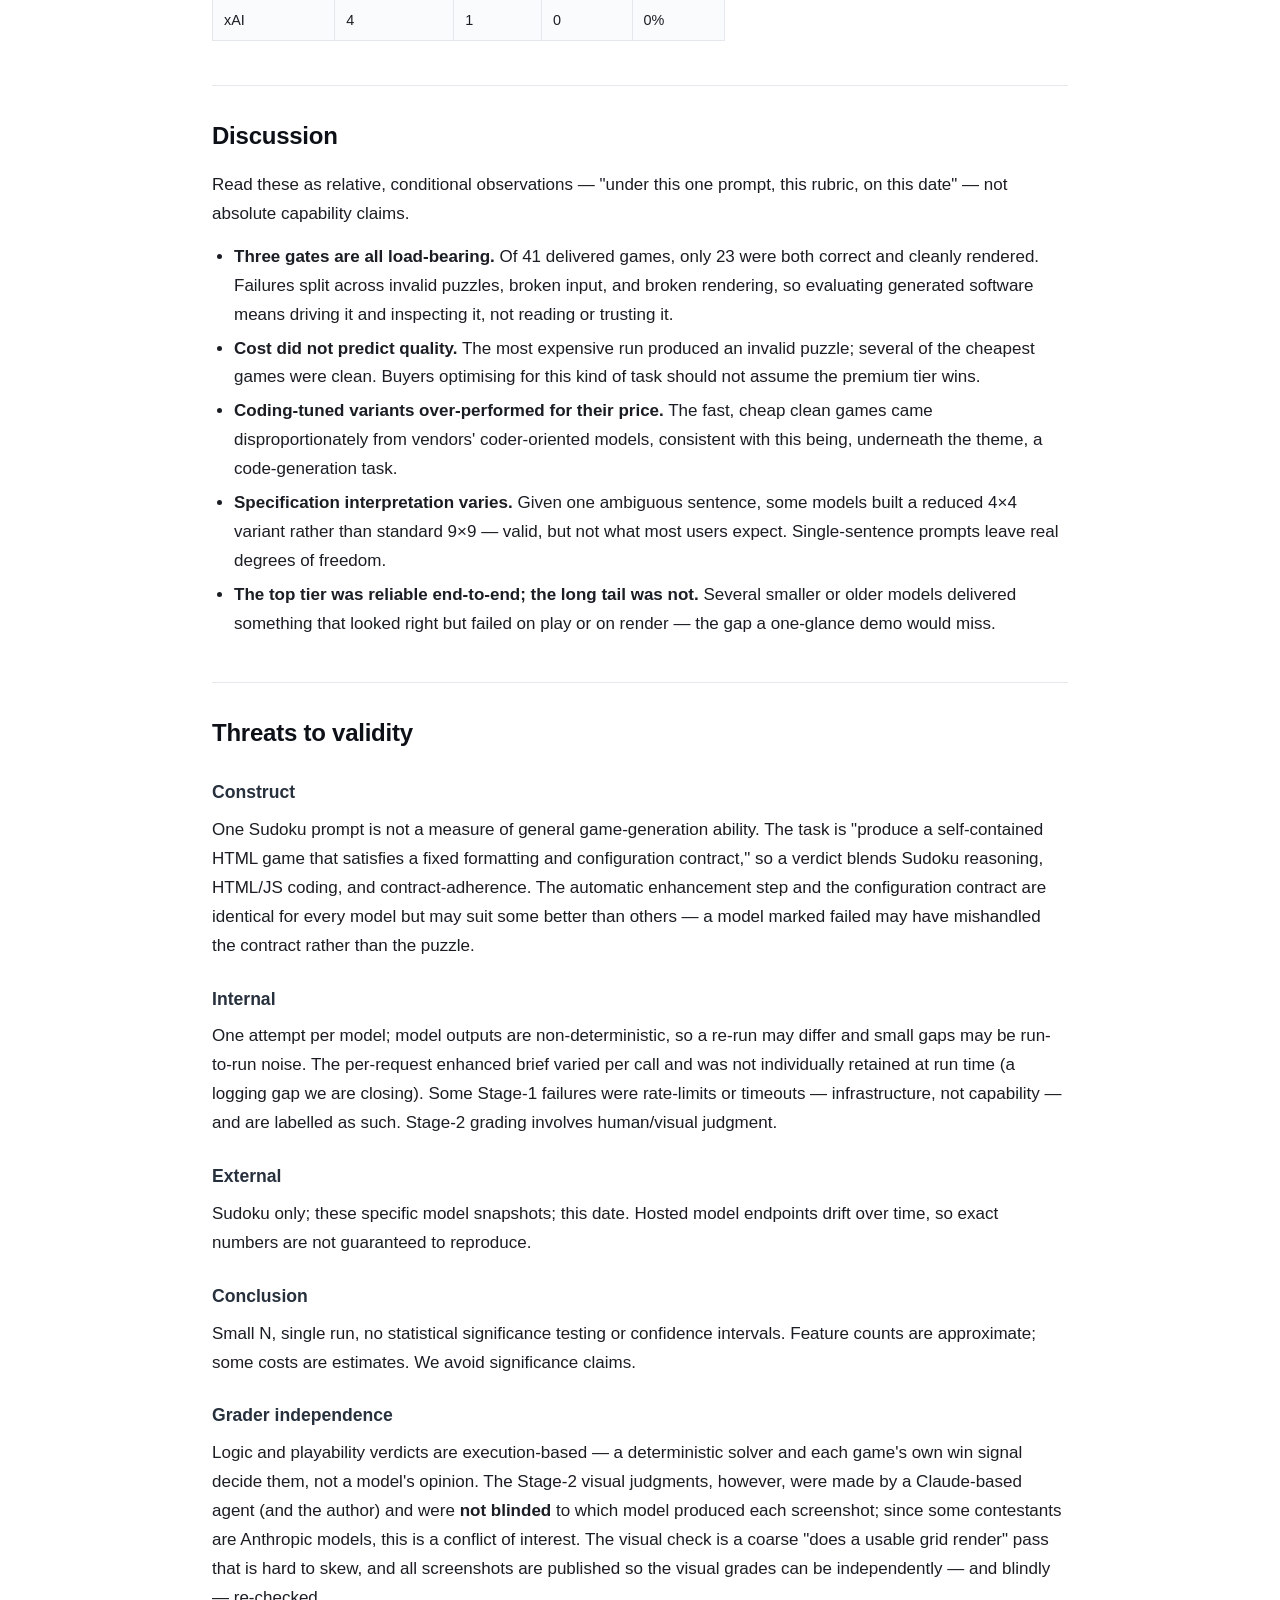
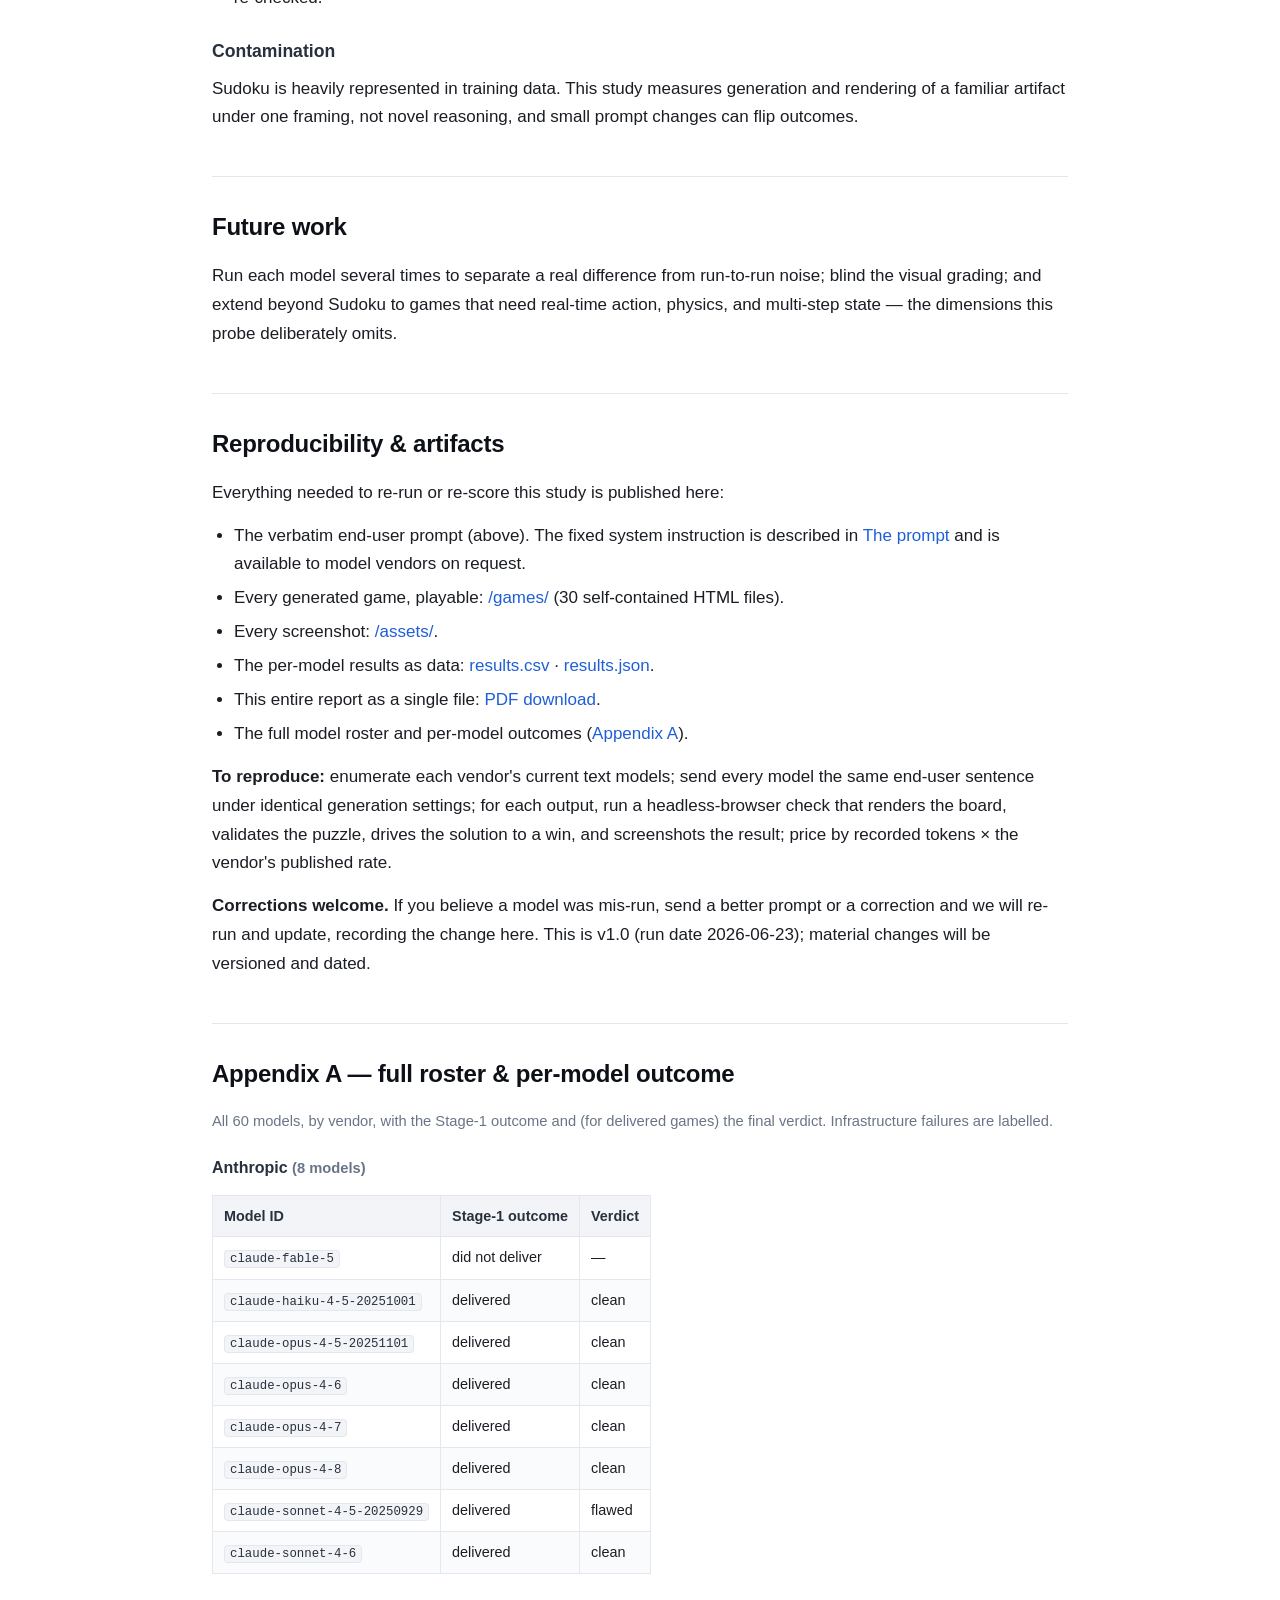
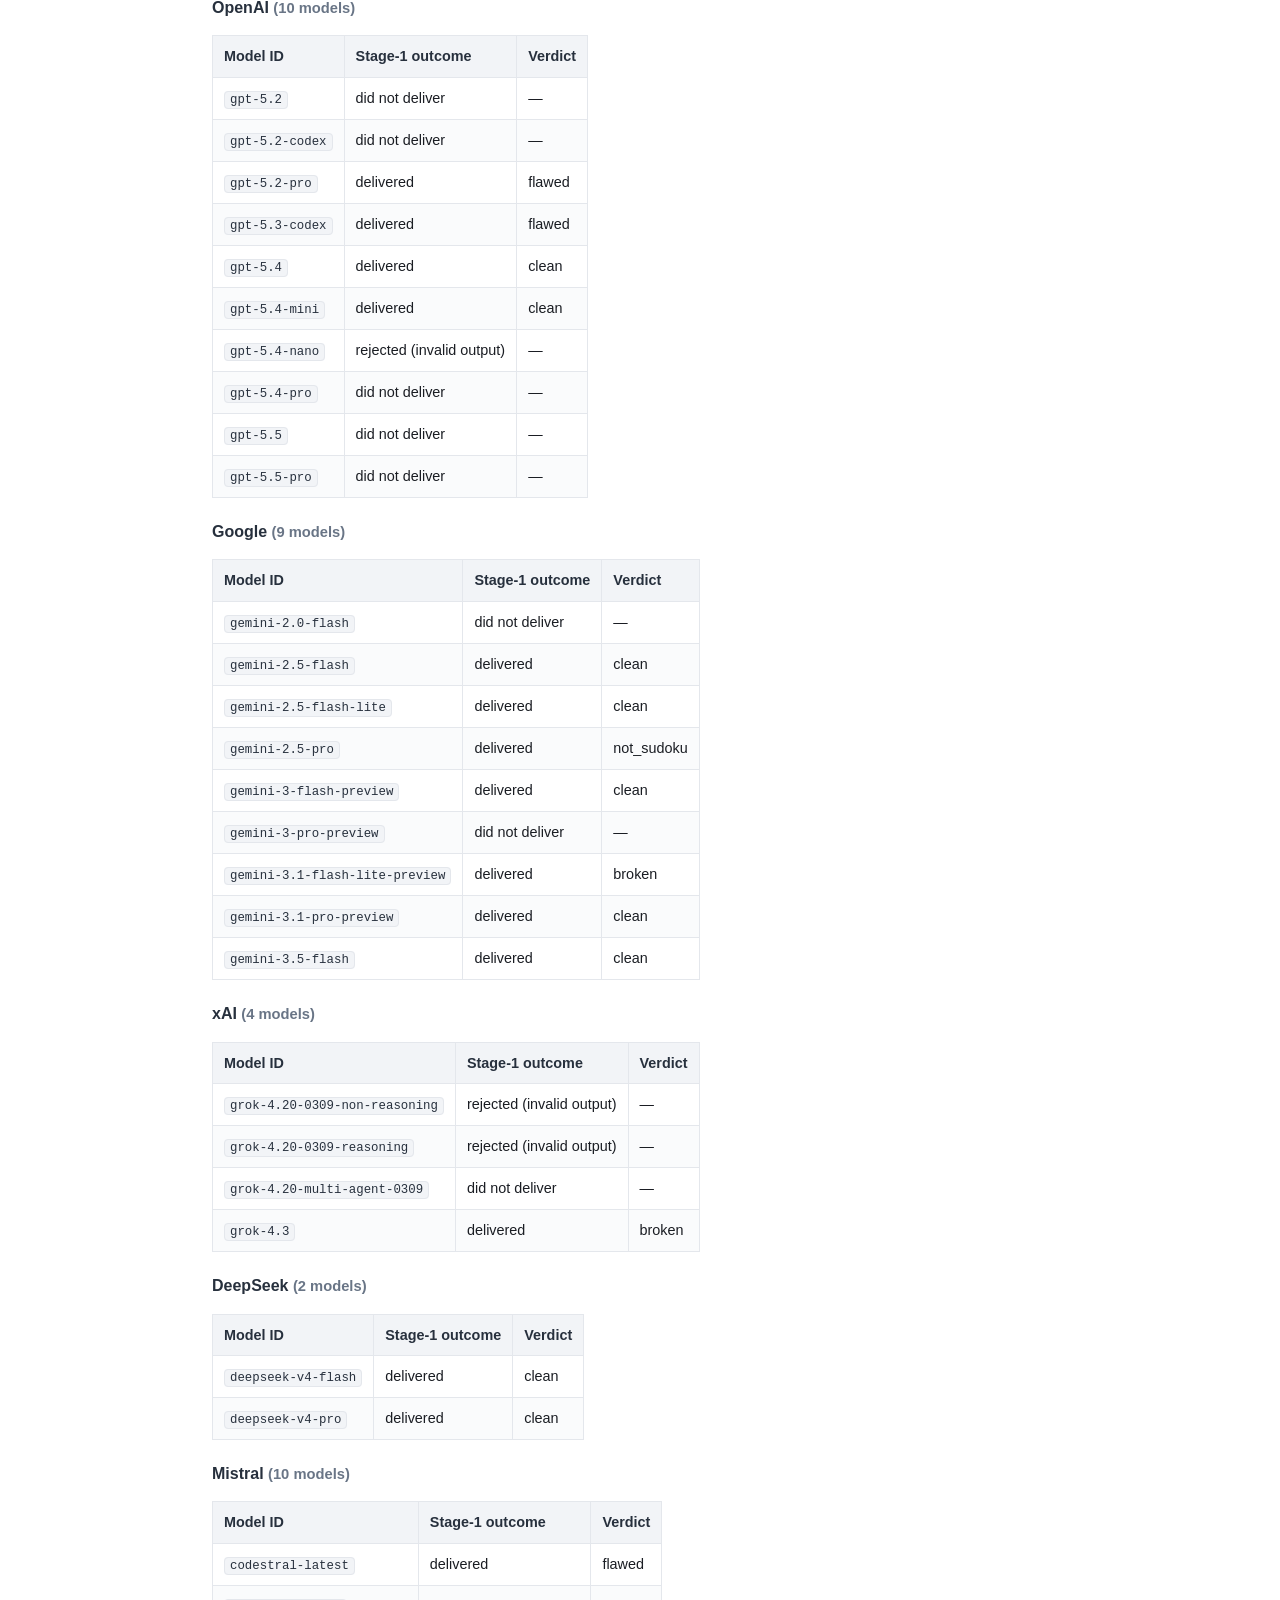
==== commit 6080d3e8: "Add downloadable PDF of the report + print stylesheet - sudoku-llm-study-2026-06-23.pdf (A4, rendere" ====
--- a/index.html
+++ b/index.html
@@ -13,6 +13,7 @@
 <span class="badge"><b>60</b> models</span><span class="badge"><b>8</b> vendors</span>
 <span class="badge"><b>41</b> delivered</span><span class="badge"><b>23</b> correct &amp; clean</span>
 <span class="badge"><b>30</b> games published &amp; playable</span></div>
+<p class="pdf-bar" style="margin:16px 0 0">⤓ <a href="sudoku-llm-study-2026-06-23.pdf">Download the full report (PDF)</a></p>
 </div></header>
 
 <nav class="toc"><div class="wrap">
@@ -159,6 +160,7 @@
 <li>Every generated game, playable: <a href="games/">/games/</a> (30 self-contained HTML files).</li>
 <li>Every screenshot: <a href="assets/">/assets/</a>.</li>
 <li>The per-model results as data: <a href="data/results.csv">results.csv</a> · <a href="data/results.json">results.json</a>.</li>
+<li>This entire report as a single file: <a href="sudoku-llm-study-2026-06-23.pdf">PDF download</a>.</li>
 <li>The full model roster and per-model outcomes (<a href="#appendixA">Appendix&nbsp;A</a>).</li>
 </ul>
 <p><b>To reproduce:</b> enumerate each vendor's current text models; send every model the same end-user sentence under identical generation settings; for each output, run a headless-browser check that renders the board, validates the puzzle, drives the solution to a win, and screenshots the result; price by recorded tokens × the vendor's published rate.</p>
--- a/style.css
+++ b/style.css
@@ -71,3 +71,18 @@
 .about h2{margin-top:0}
 footer{padding:30px 0 64px; color:var(--muted); font-size:.86rem}
 @media(max-width:640px){ .hero h1{font-size:1.6rem} body{font-size:16px} th,td{font-size:.82rem} }
+
+/* ---- print / PDF ---- */
+.pdf-bar a{font-weight:600}
+@media print{
+  nav.toc{display:none}
+  .badges,.pdf-bar{display:none}
+  header.hero{padding:0 0 16px; background:none}
+  a{color:#1a1d23}
+  body{font-size:10.5pt; line-height:1.5}
+  section{padding:16px 0}
+  tr,.card,.frow,pre.prompt,.callout-box{break-inside:avoid}
+  h2,h3,h4{break-after:avoid}
+  .shot{width:96px}
+  thead th{position:static}
+}
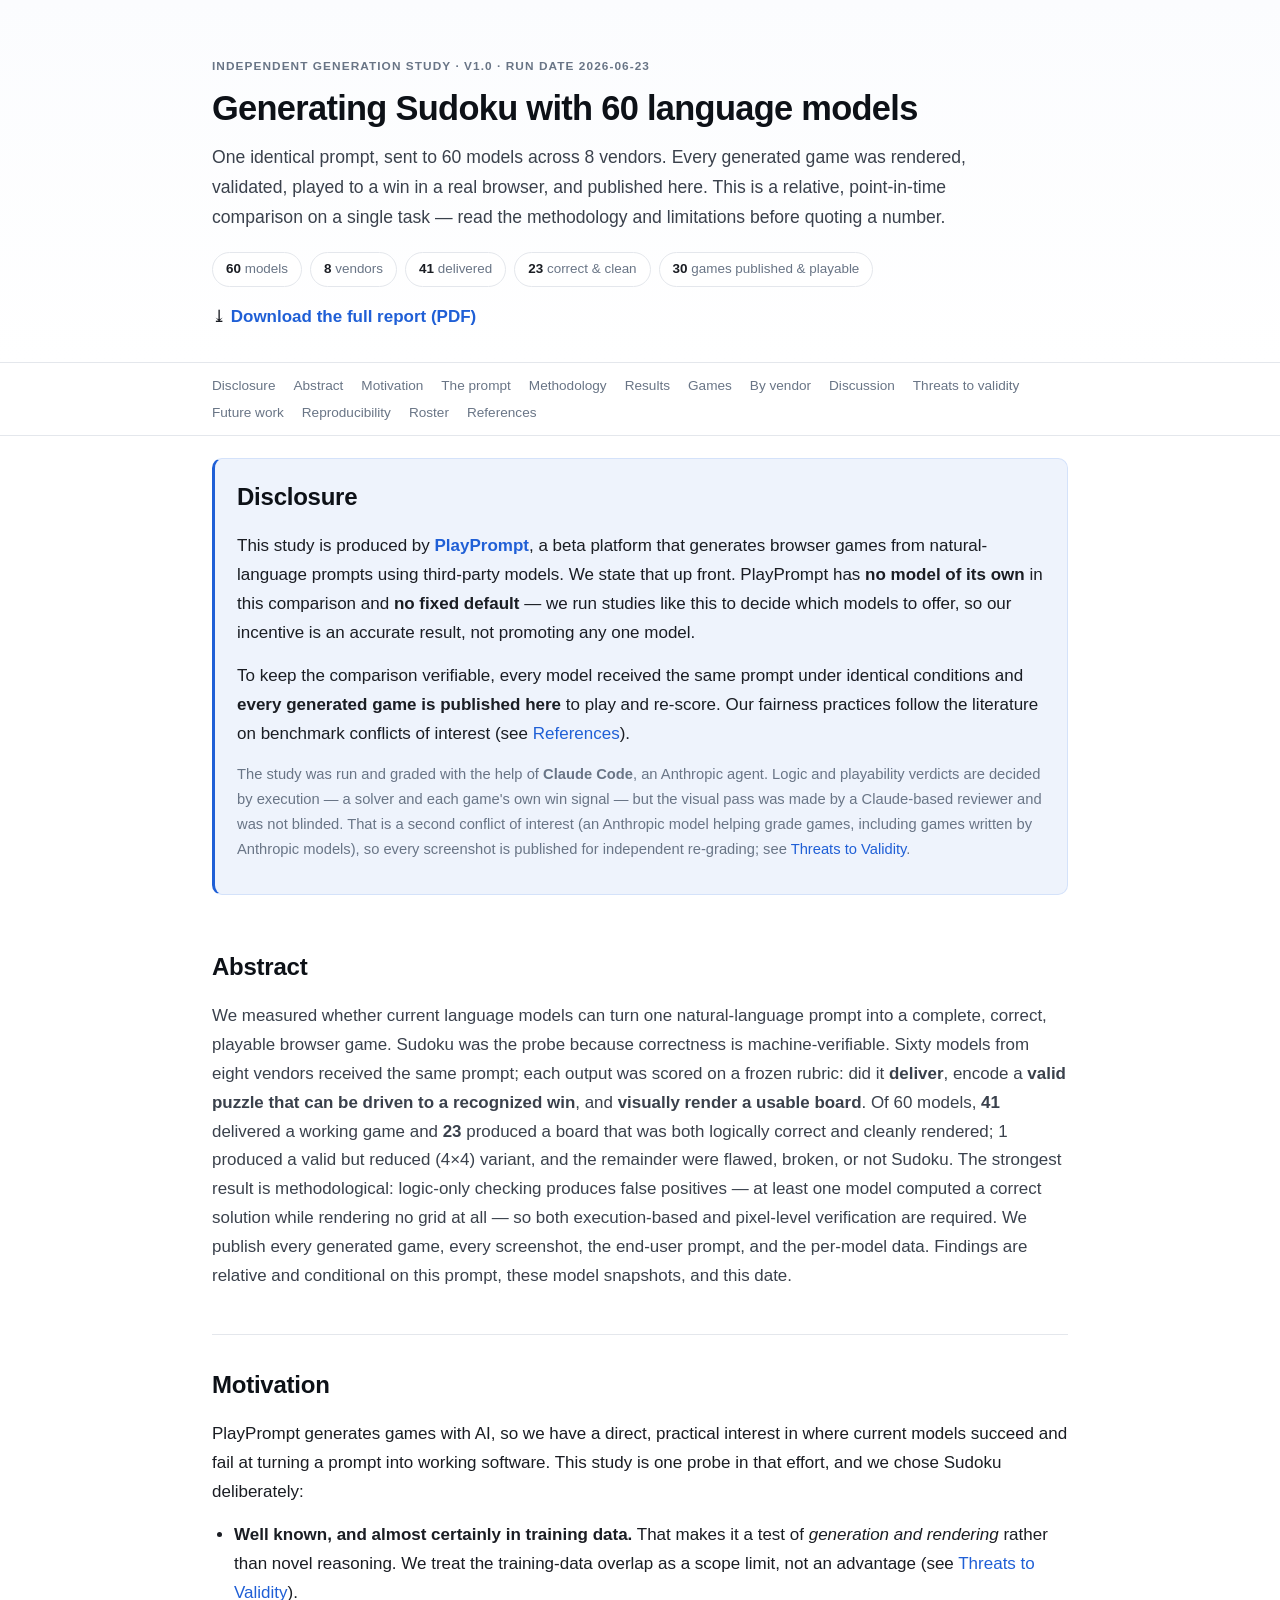
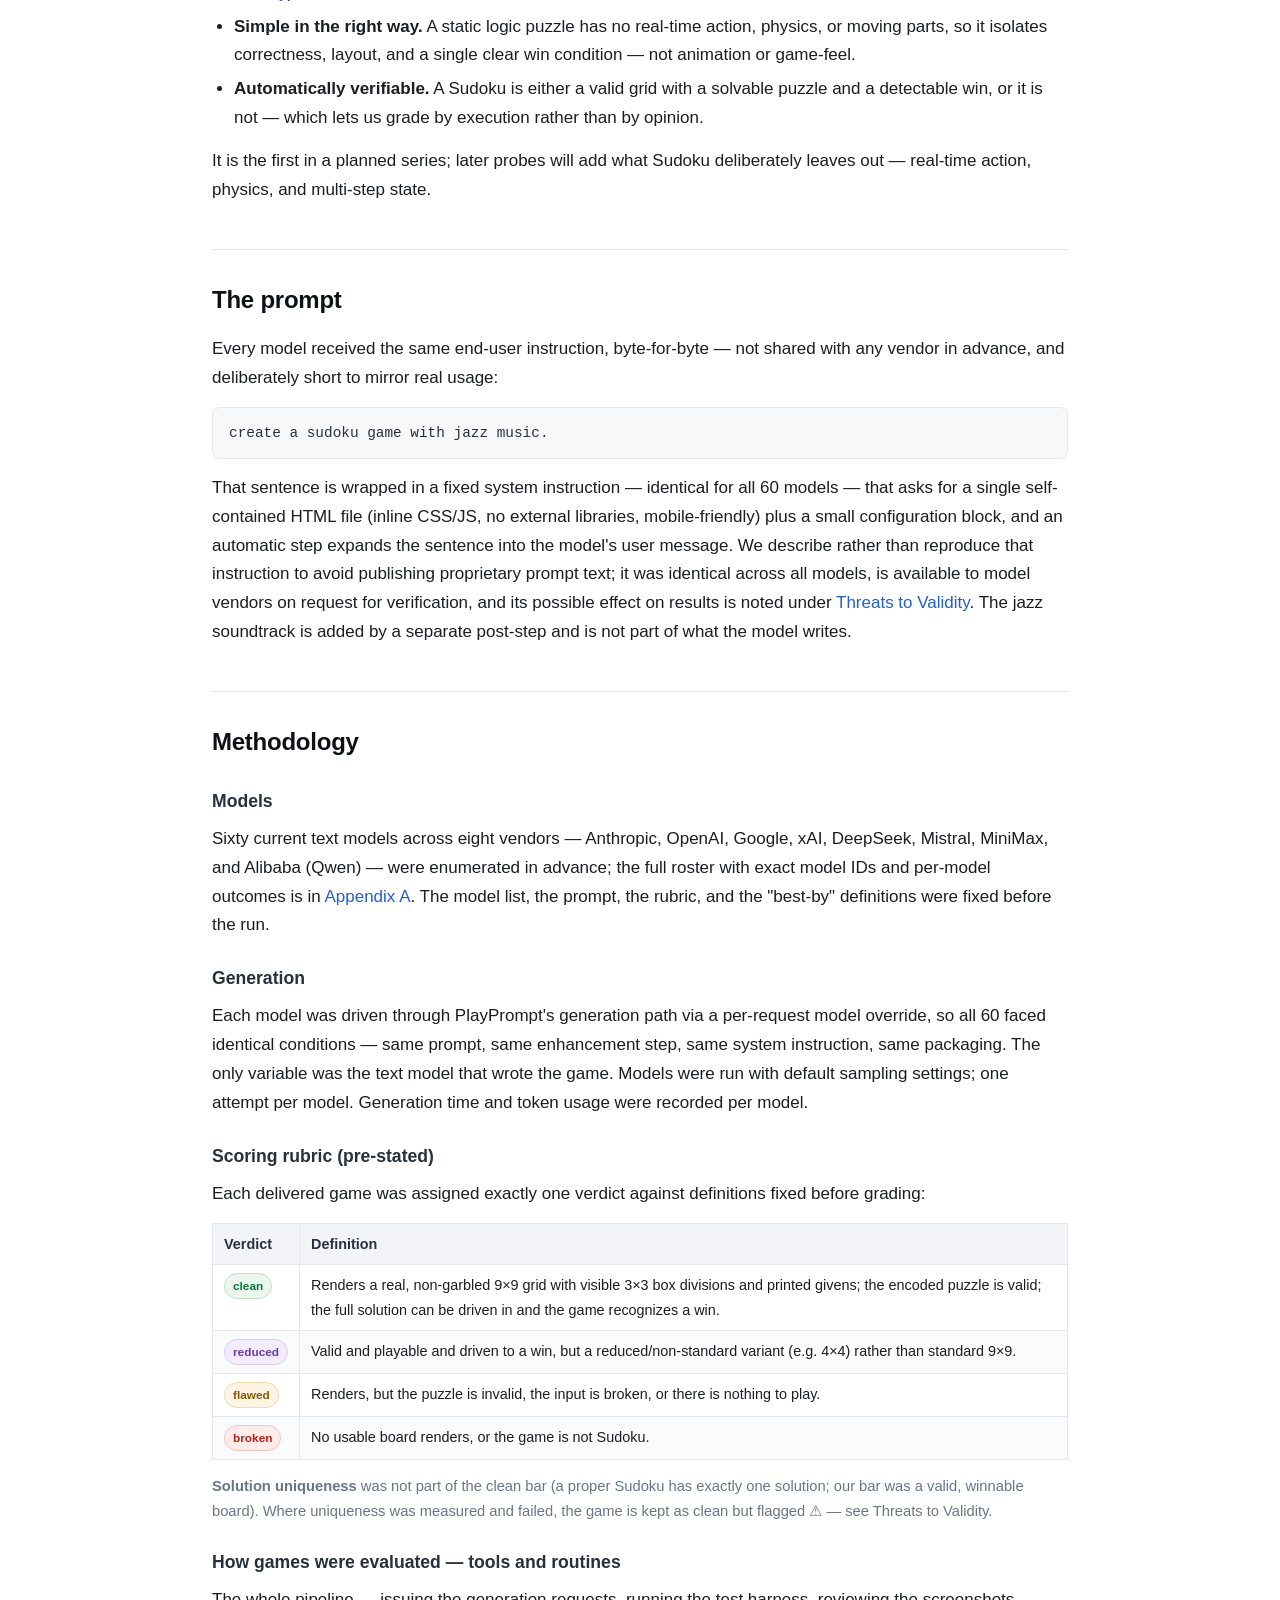
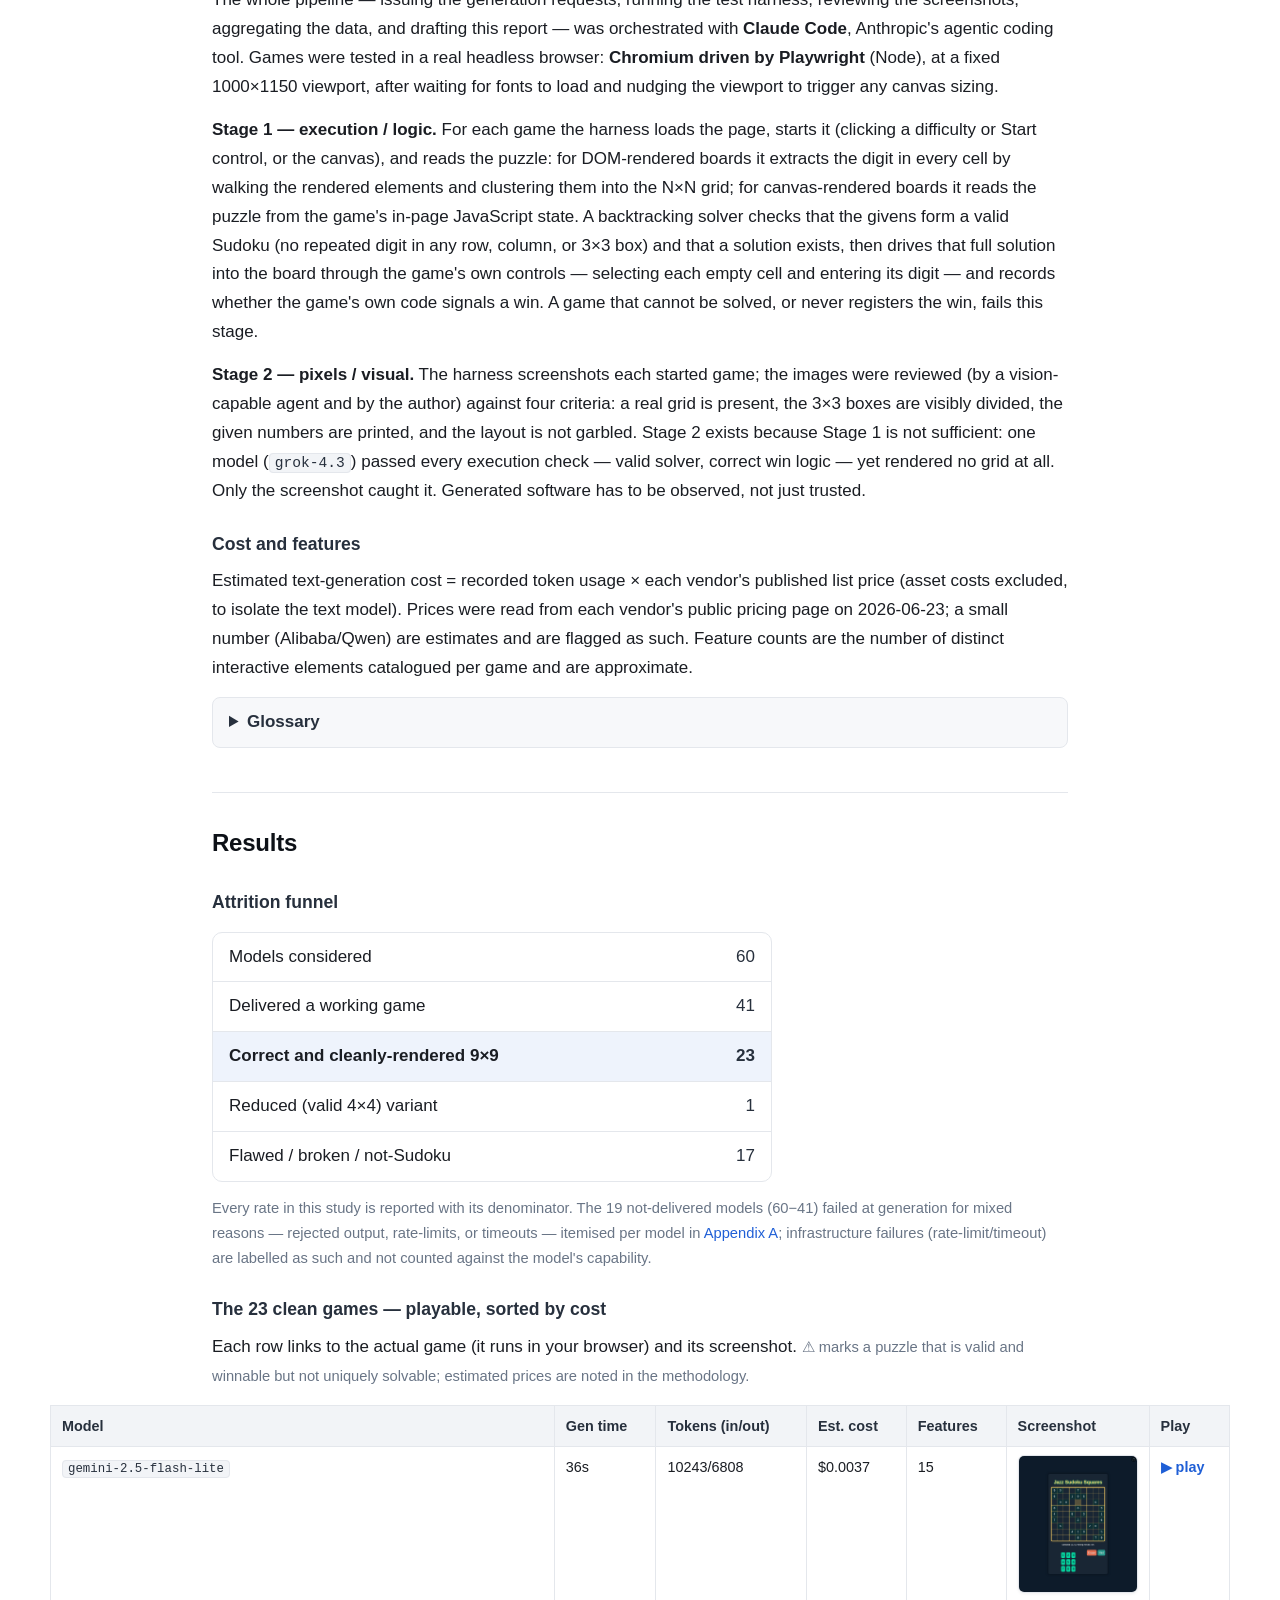
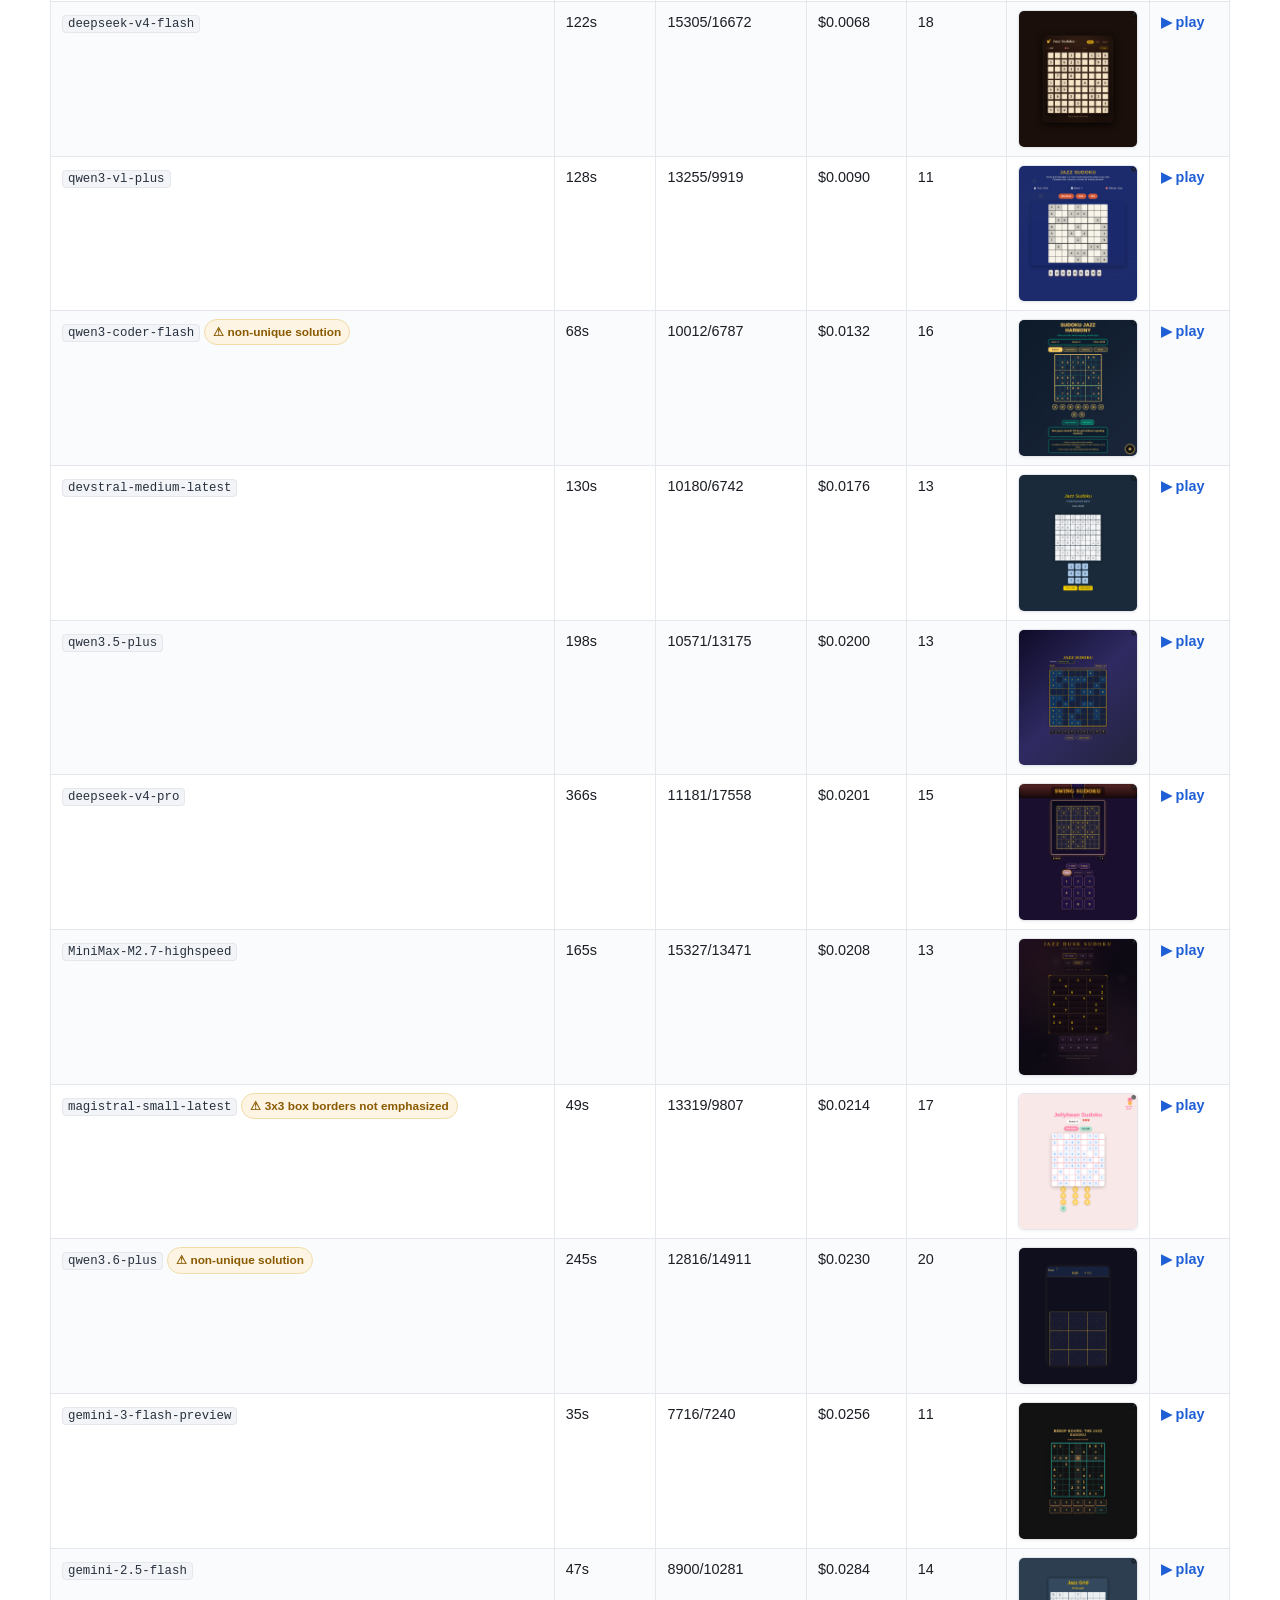
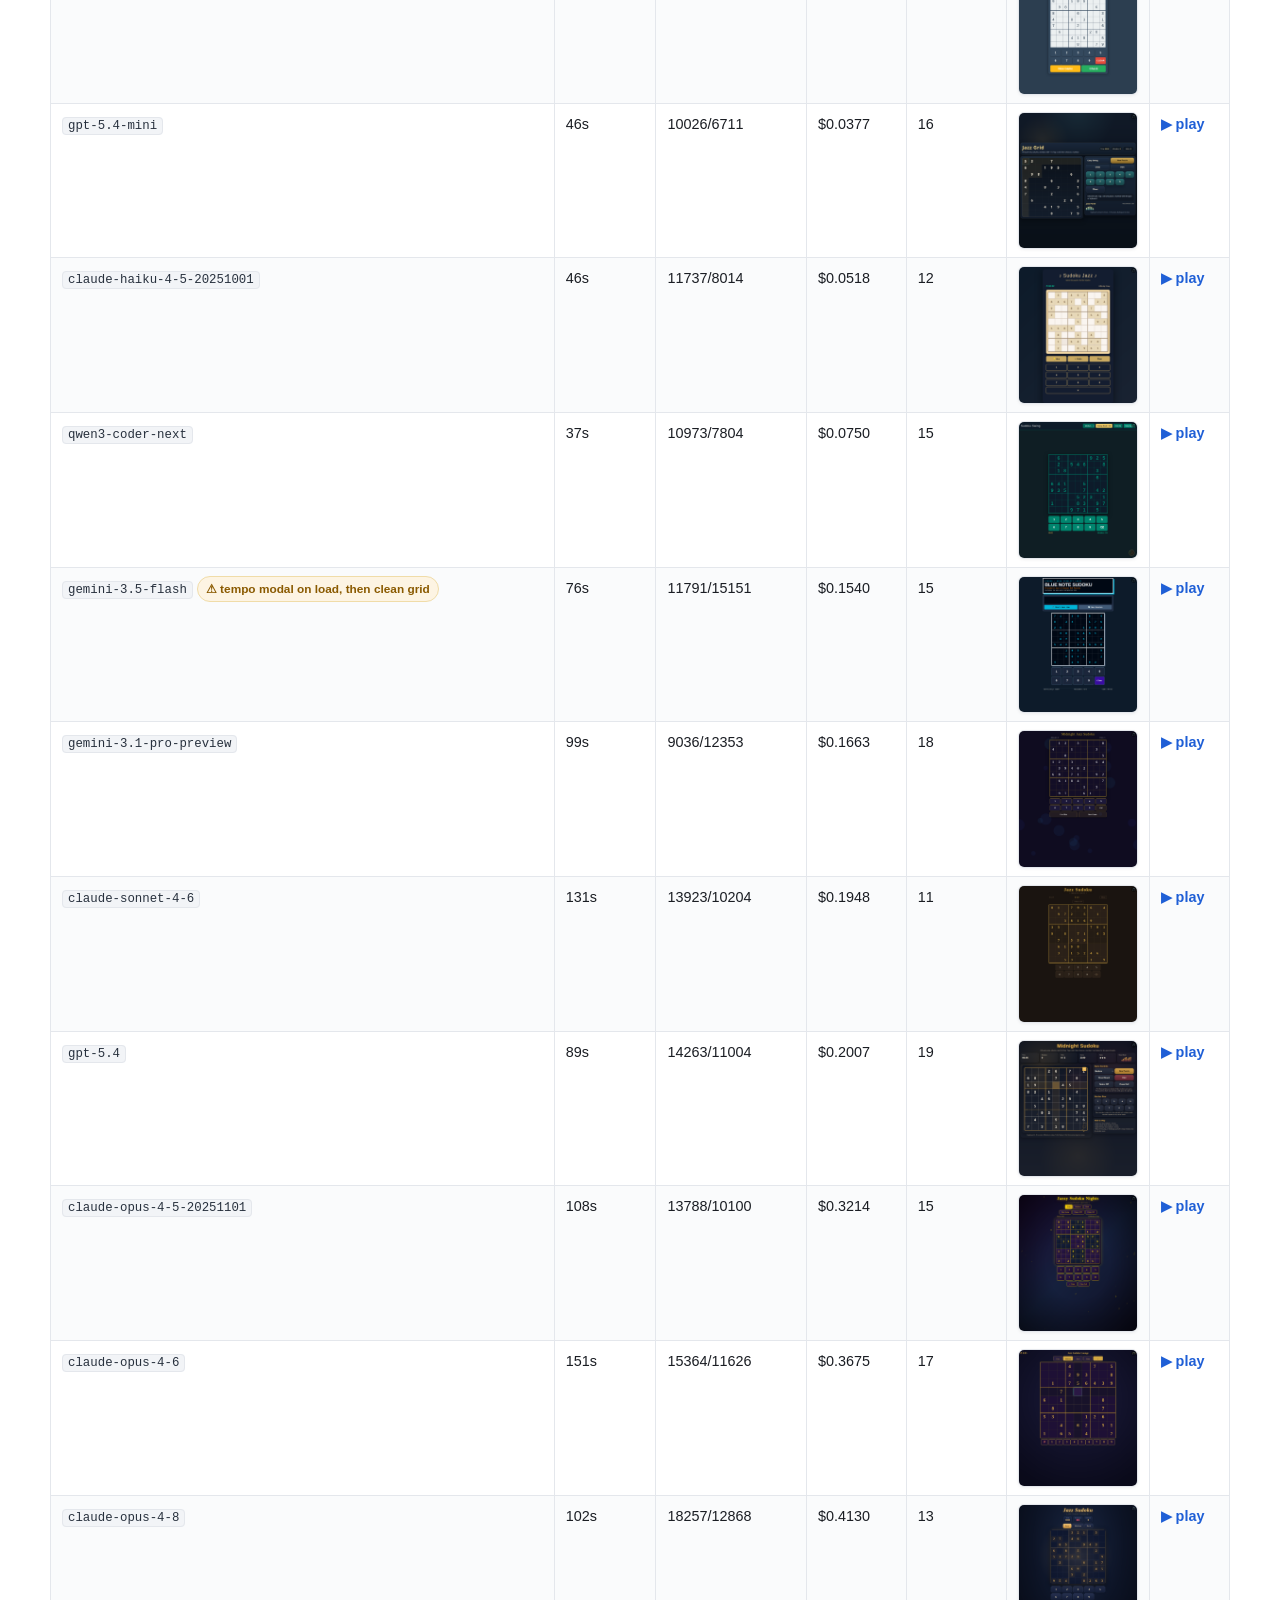
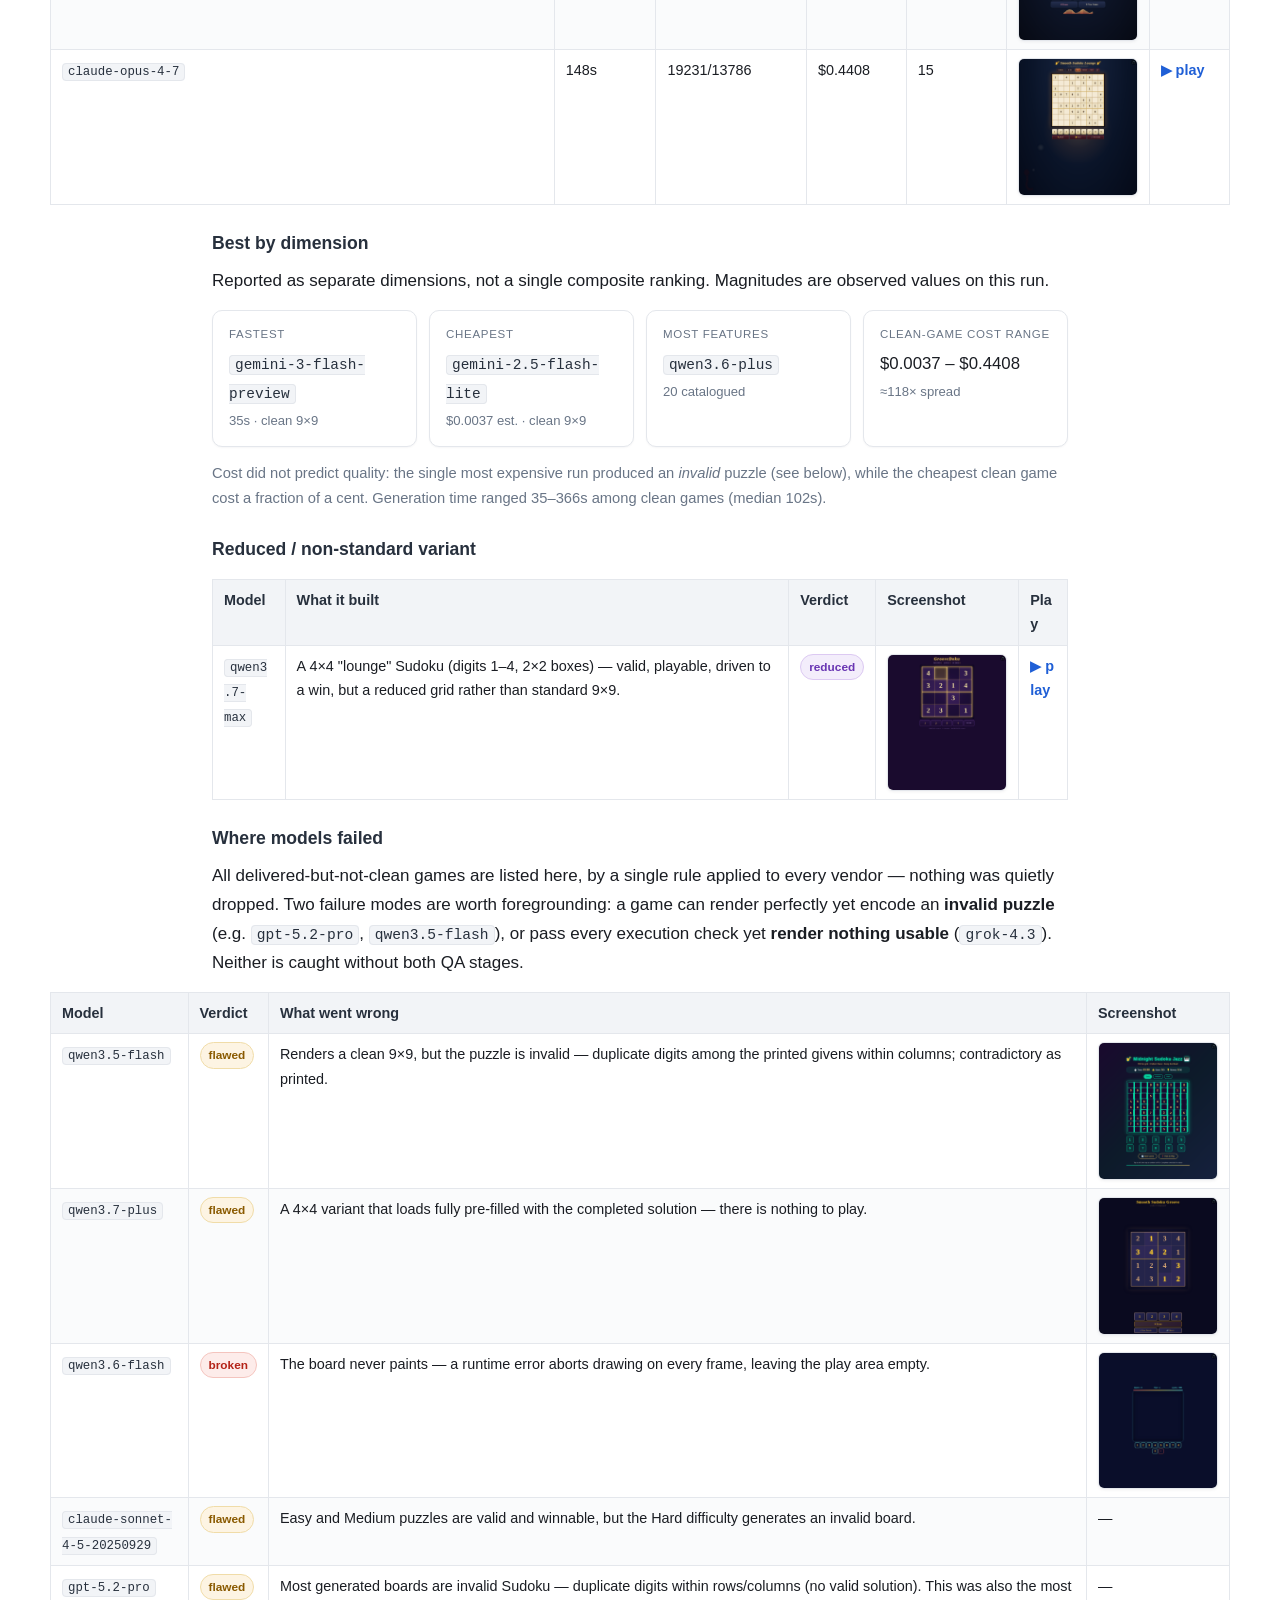
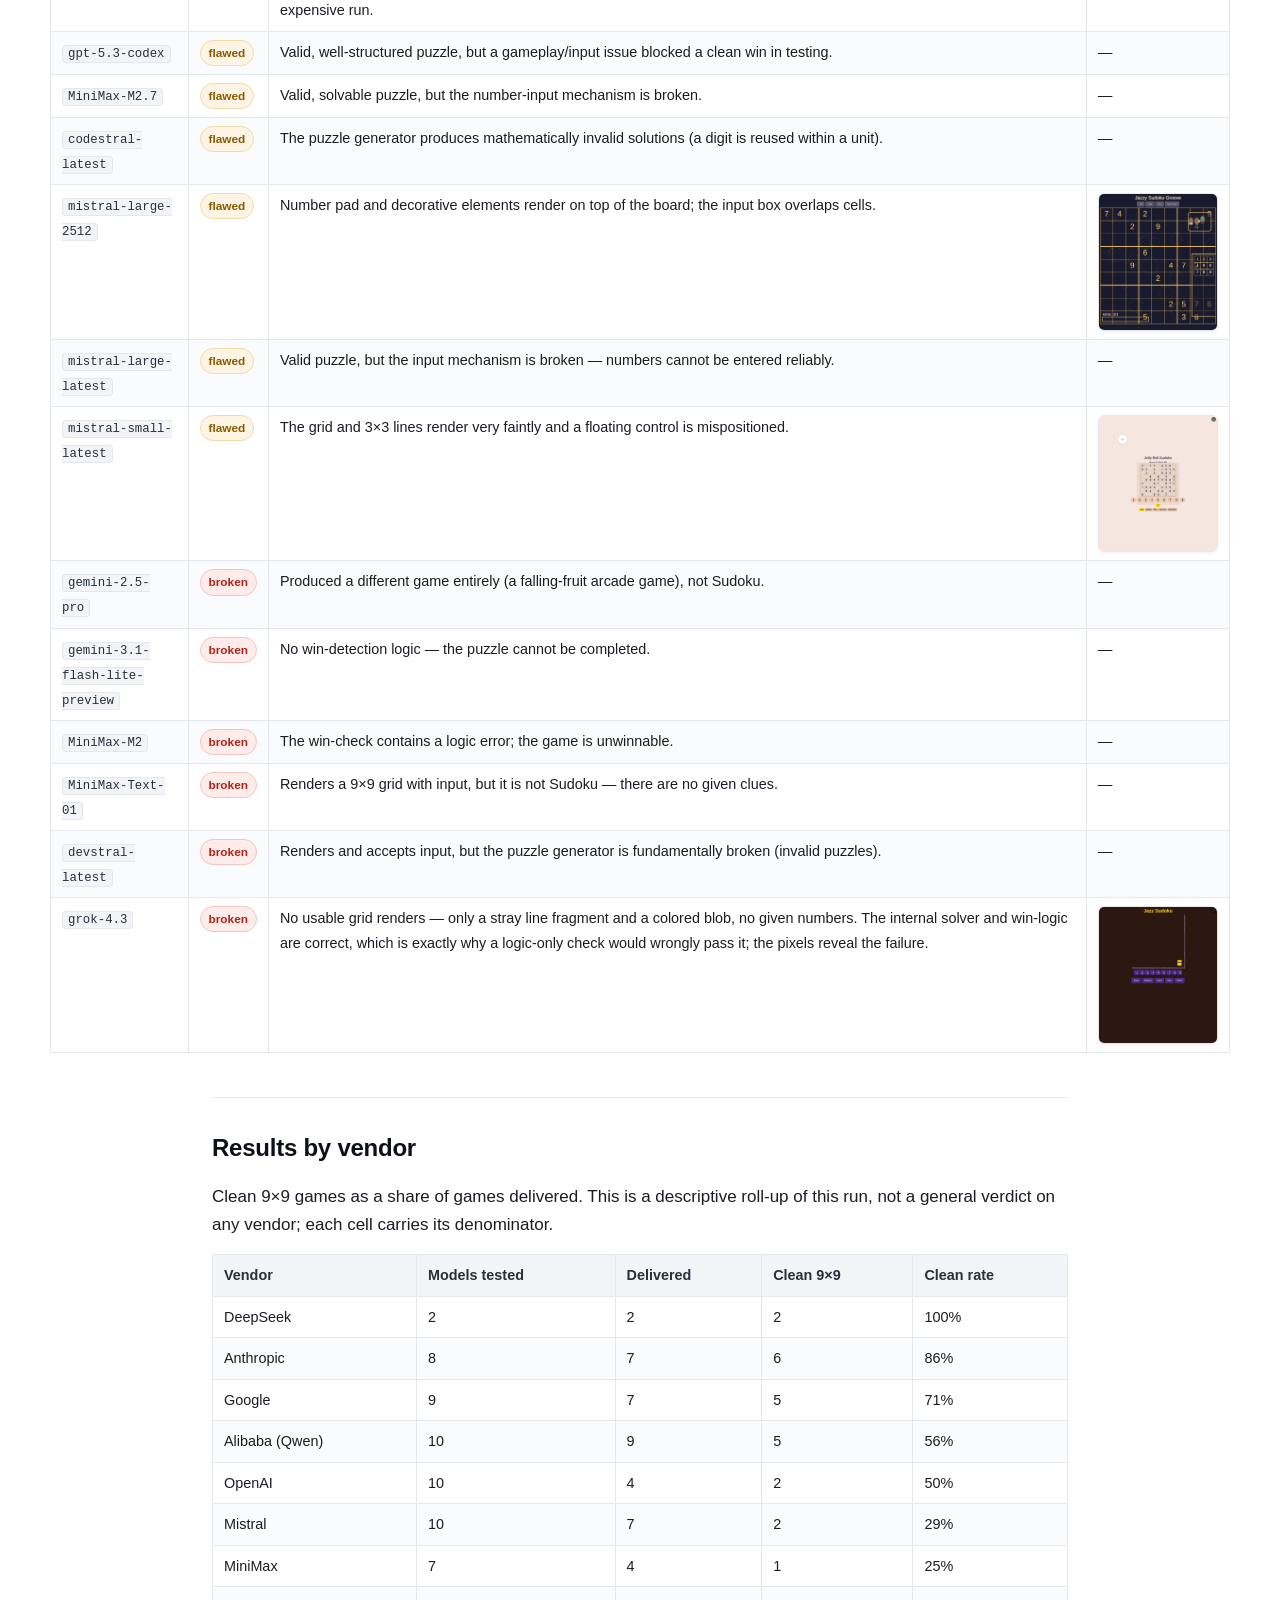
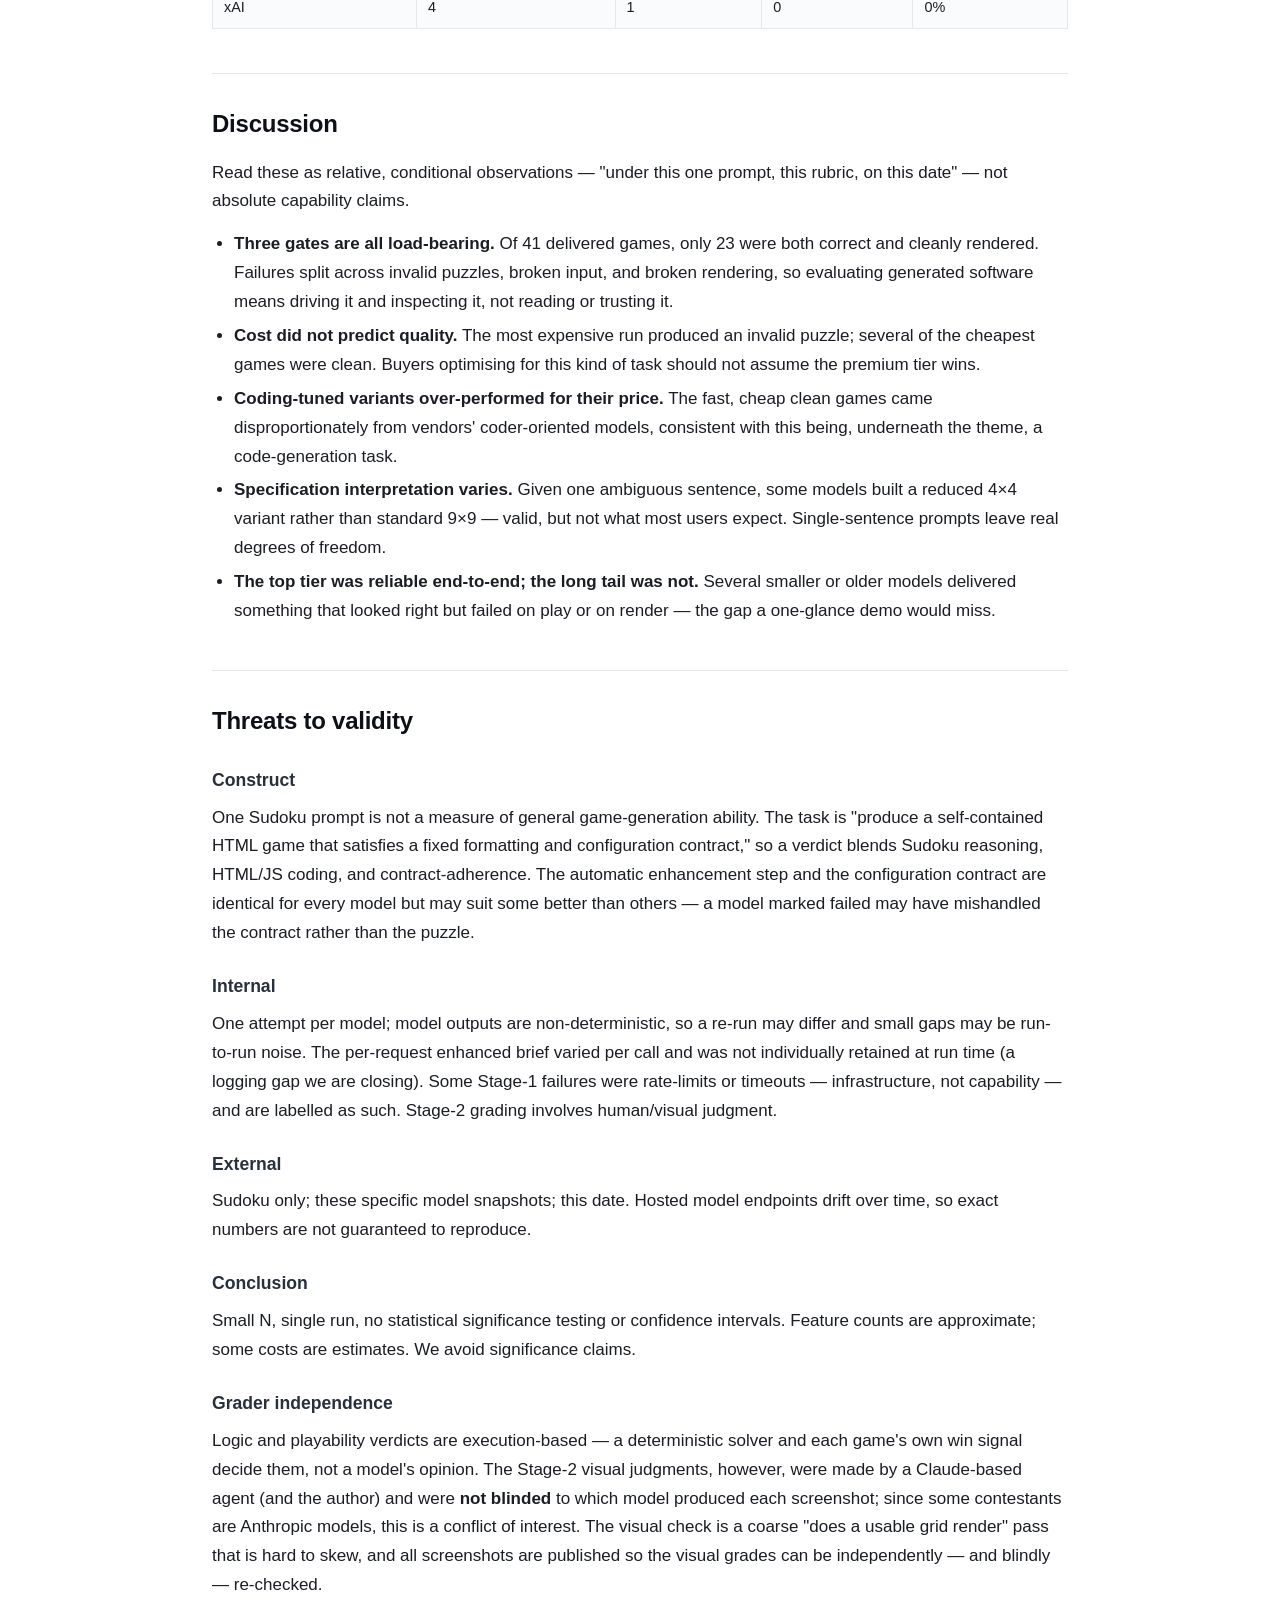
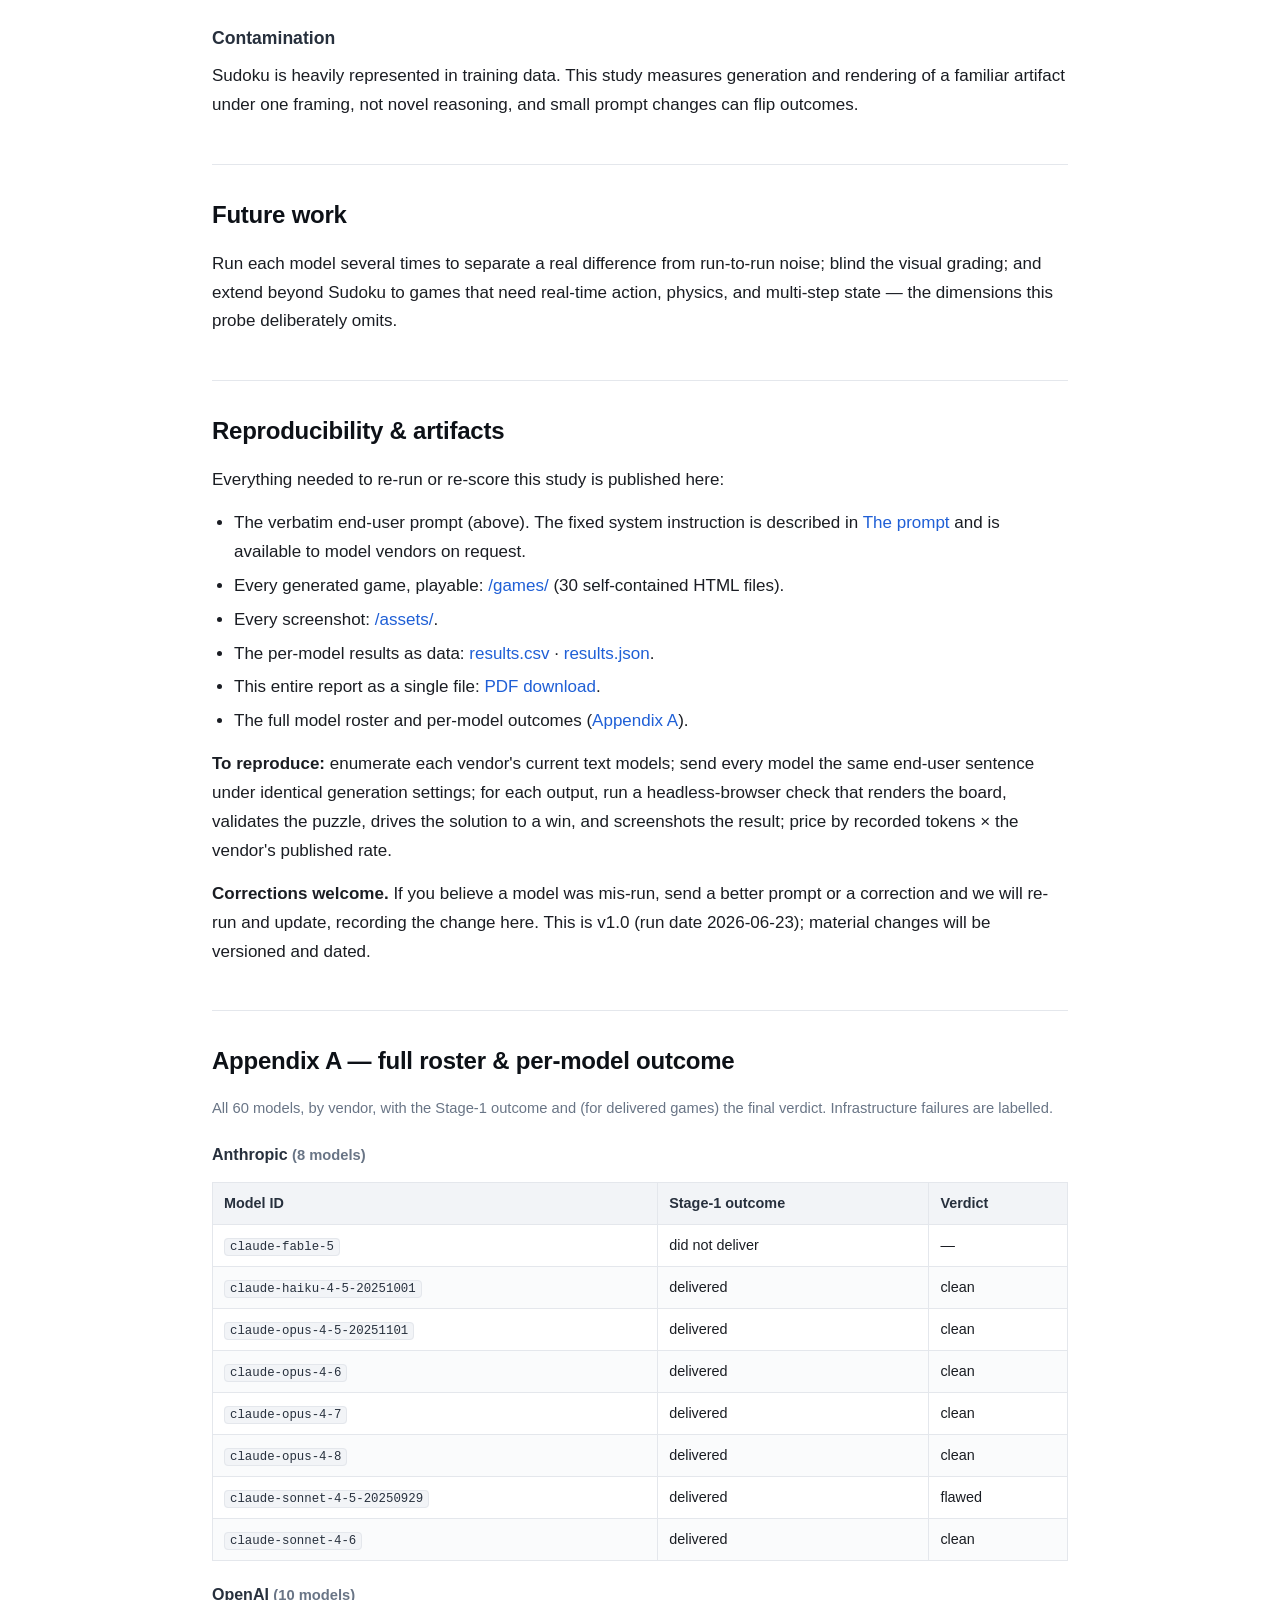
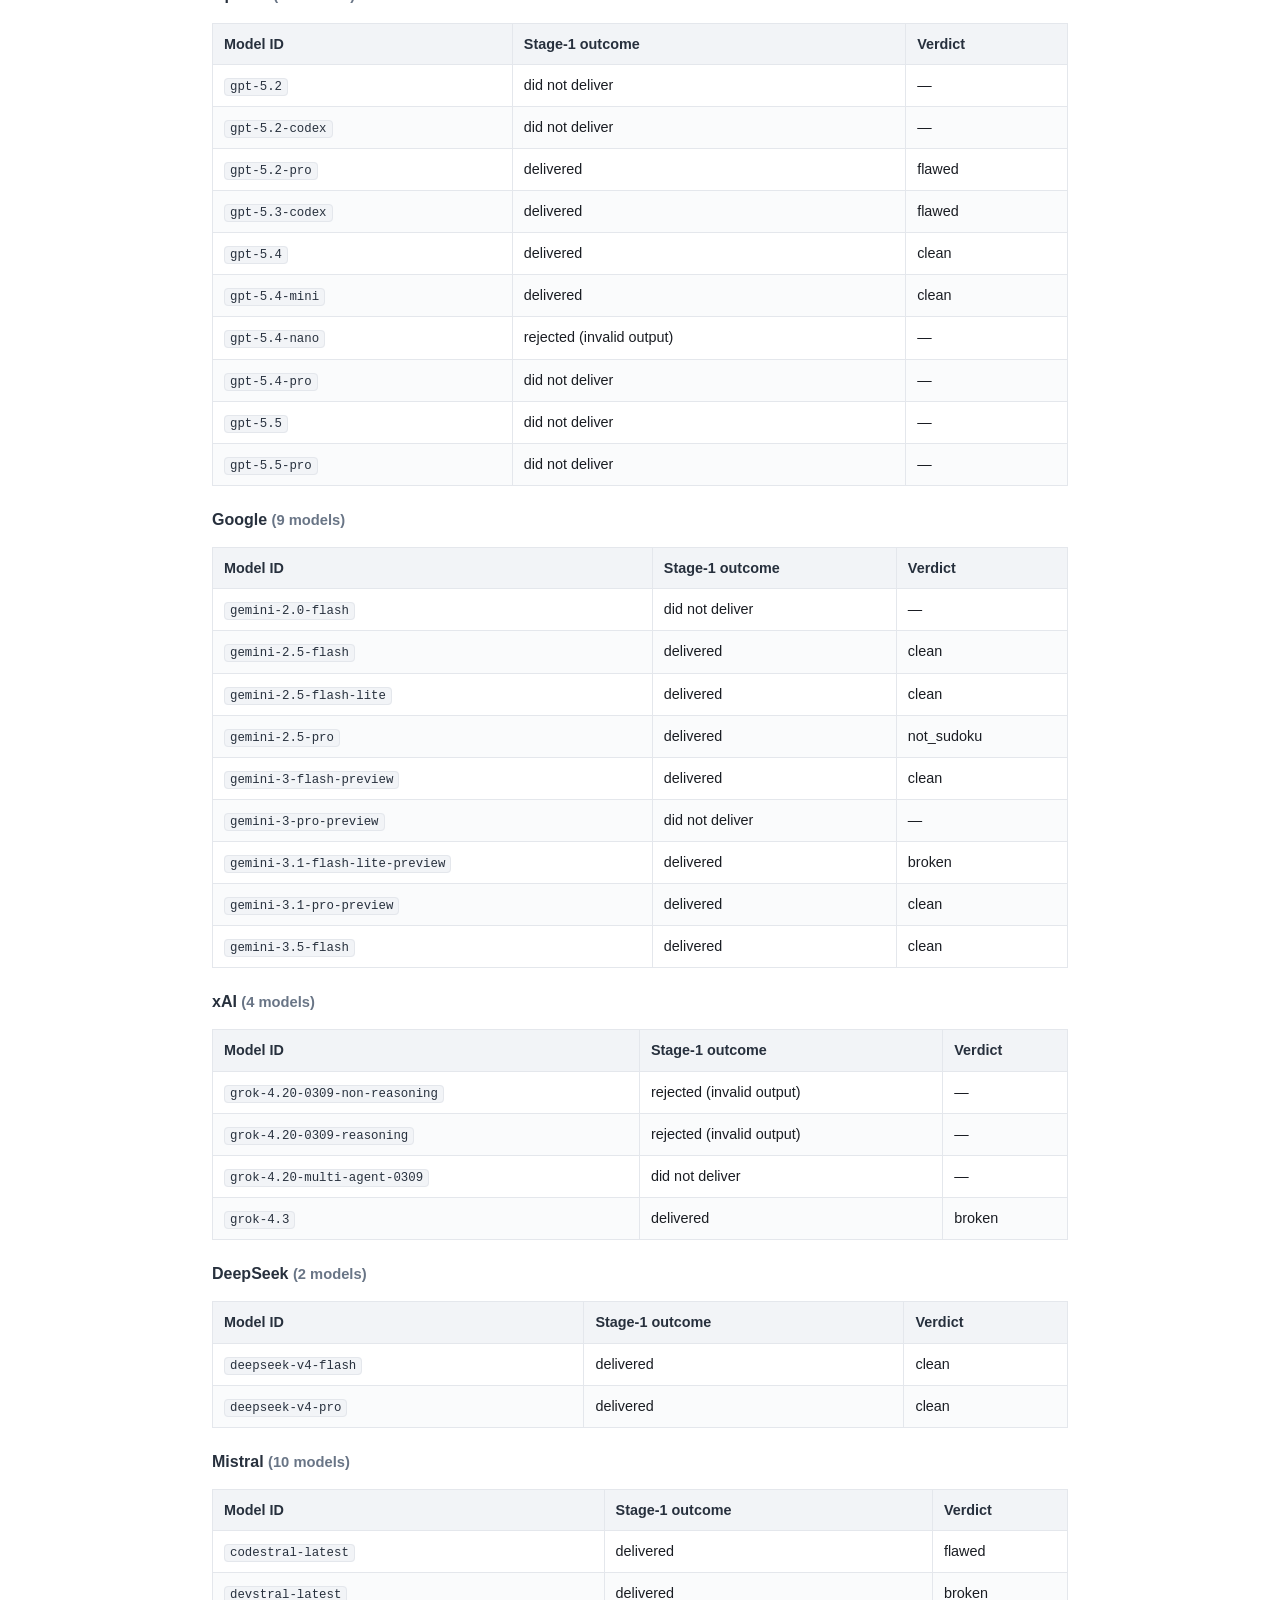
==== commit 77411bea: "Extract inlined audio to files + fix table layout (screen scroll & PDF clipping) - Audio: each game'" ====
--- a/index.html
+++ b/index.html
@@ -94,8 +94,8 @@
 
 <h3 id="games">The 23 clean games — playable, sorted by cost</h3>
 <p>Each row links to the actual game (it runs in your browser) and its screenshot. <span class="muted">⚠ marks a puzzle that is valid and winnable but not uniquely solvable; estimated prices are noted in the methodology.</span></p>
-<table><thead><tr><th>Model</th><th>Gen&nbsp;time</th><th>Tokens&nbsp;(in/out)</th><th>Est.&nbsp;cost</th><th>Features</th><th>Screenshot</th><th>Play</th></tr></thead>
-<tbody><tr><td><code>gemini-2.5-flash-lite</code></td><td>36s</td><td>10243/6808</td><td>$0.0037</td><td>15</td><td class='shot-cell'><a href="games/gemini-gemini-2-5-flash-lite.html" target="_blank" rel="noopener"><img class="shot" loading="lazy" src="assets/gemini-gemini-2-5-flash-lite.png" alt="gemini-2.5-flash-lite screenshot"></a></td><td><a class="play" href="games/gemini-gemini-2-5-flash-lite.html" target="_blank" rel="noopener">▶&nbsp;play</a></td></tr><tr><td><code>deepseek-v4-flash</code></td><td>122s</td><td>15305/16672</td><td>$0.0068</td><td>18</td><td class='shot-cell'><a href="games/deepseek-deepseek-v4-flash.html" target="_blank" rel="noopener"><img class="shot" loading="lazy" src="assets/deepseek-deepseek-v4-flash.png" alt="deepseek-v4-flash screenshot"></a></td><td><a class="play" href="games/deepseek-deepseek-v4-flash.html" target="_blank" rel="noopener">▶&nbsp;play</a></td></tr><tr><td><code>qwen3-vl-plus</code></td><td>128s</td><td>13255/9919</td><td>$0.0090</td><td>11</td><td class='shot-cell'><a href="games/qwen3-vl-plus.html" target="_blank" rel="noopener"><img class="shot" loading="lazy" src="assets/qwen3-vl-plus.png" alt="qwen3-vl-plus screenshot"></a></td><td><a class="play" href="games/qwen3-vl-plus.html" target="_blank" rel="noopener">▶&nbsp;play</a></td></tr><tr><td><code>qwen3-coder-flash</code> <span class="tag t-flawed" title="valid &amp; winnable, but the generated puzzle is not uniquely solvable">⚠ non-unique solution</span></td><td>68s</td><td>10012/6787</td><td>$0.0132</td><td>16</td><td class='shot-cell'><a href="games/qwen3-coder-flash.html" target="_blank" rel="noopener"><img class="shot" loading="lazy" src="assets/qwen3-coder-flash.png" alt="qwen3-coder-flash screenshot"></a></td><td><a class="play" href="games/qwen3-coder-flash.html" target="_blank" rel="noopener">▶&nbsp;play</a></td></tr><tr><td><code>devstral-medium-latest</code></td><td>130s</td><td>10180/6742</td><td>$0.0176</td><td>13</td><td class='shot-cell'><a href="games/mistral-devstral-medium-latest.html" target="_blank" rel="noopener"><img class="shot" loading="lazy" src="assets/mistral-devstral-medium-latest.png" alt="devstral-medium-latest screenshot"></a></td><td><a class="play" href="games/mistral-devstral-medium-latest.html" target="_blank" rel="noopener">▶&nbsp;play</a></td></tr><tr><td><code>qwen3.5-plus</code></td><td>198s</td><td>10571/13175</td><td>$0.0200</td><td>13</td><td class='shot-cell'><a href="games/qwen3-5-plus.html" target="_blank" rel="noopener"><img class="shot" loading="lazy" src="assets/qwen3-5-plus.png" alt="qwen3.5-plus screenshot"></a></td><td><a class="play" href="games/qwen3-5-plus.html" target="_blank" rel="noopener">▶&nbsp;play</a></td></tr><tr><td><code>deepseek-v4-pro</code></td><td>366s</td><td>11181/17558</td><td>$0.0201</td><td>15</td><td class='shot-cell'><a href="games/deepseek-deepseek-v4-pro.html" target="_blank" rel="noopener"><img class="shot" loading="lazy" src="assets/deepseek-deepseek-v4-pro.png" alt="deepseek-v4-pro screenshot"></a></td><td><a class="play" href="games/deepseek-deepseek-v4-pro.html" target="_blank" rel="noopener">▶&nbsp;play</a></td></tr><tr><td><code>MiniMax-M2.7-highspeed</code></td><td>165s</td><td>15327/13471</td><td>$0.0208</td><td>13</td><td class='shot-cell'><a href="games/minimax-minimax-m2-7-highspeed.html" target="_blank" rel="noopener"><img class="shot" loading="lazy" src="assets/minimax-minimax-m2-7-highspeed.png" alt="MiniMax-M2.7-highspeed screenshot"></a></td><td><a class="play" href="games/minimax-minimax-m2-7-highspeed.html" target="_blank" rel="noopener">▶&nbsp;play</a></td></tr><tr><td><code>magistral-small-latest</code> <span class="tag t-flawed" title="valid &amp; winnable, but the generated puzzle is not uniquely solvable">⚠ 3x3 box borders not emphasized</span></td><td>49s</td><td>13319/9807</td><td>$0.0214</td><td>17</td><td class='shot-cell'><a href="games/mistral-magistral-small-latest.html" target="_blank" rel="noopener"><img class="shot" loading="lazy" src="assets/mistral-magistral-small-latest.png" alt="magistral-small-latest screenshot"></a></td><td><a class="play" href="games/mistral-magistral-small-latest.html" target="_blank" rel="noopener">▶&nbsp;play</a></td></tr><tr><td><code>qwen3.6-plus</code> <span class="tag t-flawed" title="valid &amp; winnable, but the generated puzzle is not uniquely solvable">⚠ non-unique solution</span></td><td>245s</td><td>12816/14911</td><td>$0.0230</td><td>20</td><td class='shot-cell'><a href="games/qwen3-6-plus.html" target="_blank" rel="noopener"><img class="shot" loading="lazy" src="assets/qwen3-6-plus.png" alt="qwen3.6-plus screenshot"></a></td><td><a class="play" href="games/qwen3-6-plus.html" target="_blank" rel="noopener">▶&nbsp;play</a></td></tr><tr><td><code>gemini-3-flash-preview</code></td><td>35s</td><td>7716/7240</td><td>$0.0256</td><td>11</td><td class='shot-cell'><a href="games/gemini-gemini-3-flash-preview.html" target="_blank" rel="noopener"><img class="shot" loading="lazy" src="assets/gemini-gemini-3-flash-preview.png" alt="gemini-3-flash-preview screenshot"></a></td><td><a class="play" href="games/gemini-gemini-3-flash-preview.html" target="_blank" rel="noopener">▶&nbsp;play</a></td></tr><tr><td><code>gemini-2.5-flash</code></td><td>47s</td><td>8900/10281</td><td>$0.0284</td><td>14</td><td class='shot-cell'><a href="games/gemini-gemini-2-5-flash.html" target="_blank" rel="noopener"><img class="shot" loading="lazy" src="assets/gemini-gemini-2-5-flash.png" alt="gemini-2.5-flash screenshot"></a></td><td><a class="play" href="games/gemini-gemini-2-5-flash.html" target="_blank" rel="noopener">▶&nbsp;play</a></td></tr><tr><td><code>gpt-5.4-mini</code></td><td>46s</td><td>10026/6711</td><td>$0.0377</td><td>16</td><td class='shot-cell'><a href="games/gpt-5-4-mini.html" target="_blank" rel="noopener"><img class="shot" loading="lazy" src="assets/gpt-5-4-mini.png" alt="gpt-5.4-mini screenshot"></a></td><td><a class="play" href="games/gpt-5-4-mini.html" target="_blank" rel="noopener">▶&nbsp;play</a></td></tr><tr><td><code>claude-haiku-4-5-20251001</code></td><td>46s</td><td>11737/8014</td><td>$0.0518</td><td>12</td><td class='shot-cell'><a href="games/claude-haiku-4-5-20251001.html" target="_blank" rel="noopener"><img class="shot" loading="lazy" src="assets/claude-haiku-4-5-20251001.png" alt="claude-haiku-4-5-20251001 screenshot"></a></td><td><a class="play" href="games/claude-haiku-4-5-20251001.html" target="_blank" rel="noopener">▶&nbsp;play</a></td></tr><tr><td><code>qwen3-coder-next</code></td><td>37s</td><td>10973/7804</td><td>$0.0750</td><td>15</td><td class='shot-cell'><a href="games/qwen3-coder-next.html" target="_blank" rel="noopener"><img class="shot" loading="lazy" src="assets/qwen3-coder-next.png" alt="qwen3-coder-next screenshot"></a></td><td><a class="play" href="games/qwen3-coder-next.html" target="_blank" rel="noopener">▶&nbsp;play</a></td></tr><tr><td><code>gemini-3.5-flash</code> <span class="tag t-flawed" title="valid &amp; winnable, but the generated puzzle is not uniquely solvable">⚠ tempo modal on load, then clean grid</span></td><td>76s</td><td>11791/15151</td><td>$0.1540</td><td>15</td><td class='shot-cell'><a href="games/gemini-gemini-3-5-flash.html" target="_blank" rel="noopener"><img class="shot" loading="lazy" src="assets/gemini-gemini-3-5-flash.png" alt="gemini-3.5-flash screenshot"></a></td><td><a class="play" href="games/gemini-gemini-3-5-flash.html" target="_blank" rel="noopener">▶&nbsp;play</a></td></tr><tr><td><code>gemini-3.1-pro-preview</code></td><td>99s</td><td>9036/12353</td><td>$0.1663</td><td>18</td><td class='shot-cell'><a href="games/gemini-gemini-3-1-pro-preview.html" target="_blank" rel="noopener"><img class="shot" loading="lazy" src="assets/gemini-gemini-3-1-pro-preview.png" alt="gemini-3.1-pro-preview screenshot"></a></td><td><a class="play" href="games/gemini-gemini-3-1-pro-preview.html" target="_blank" rel="noopener">▶&nbsp;play</a></td></tr><tr><td><code>claude-sonnet-4-6</code></td><td>131s</td><td>13923/10204</td><td>$0.1948</td><td>11</td><td class='shot-cell'><a href="games/claude-sonnet-4-6.html" target="_blank" rel="noopener"><img class="shot" loading="lazy" src="assets/claude-sonnet-4-6.png" alt="claude-sonnet-4-6 screenshot"></a></td><td><a class="play" href="games/claude-sonnet-4-6.html" target="_blank" rel="noopener">▶&nbsp;play</a></td></tr><tr><td><code>gpt-5.4</code></td><td>89s</td><td>14263/11004</td><td>$0.2007</td><td>19</td><td class='shot-cell'><a href="games/gpt-5-4.html" target="_blank" rel="noopener"><img class="shot" loading="lazy" src="assets/gpt-5-4.png" alt="gpt-5.4 screenshot"></a></td><td><a class="play" href="games/gpt-5-4.html" target="_blank" rel="noopener">▶&nbsp;play</a></td></tr><tr><td><code>claude-opus-4-5-20251101</code></td><td>108s</td><td>13788/10100</td><td>$0.3214</td><td>15</td><td class='shot-cell'><a href="games/claude-opus-4-5-20251101.html" target="_blank" rel="noopener"><img class="shot" loading="lazy" src="assets/claude-opus-4-5-20251101.png" alt="claude-opus-4-5-20251101 screenshot"></a></td><td><a class="play" href="games/claude-opus-4-5-20251101.html" target="_blank" rel="noopener">▶&nbsp;play</a></td></tr><tr><td><code>claude-opus-4-6</code></td><td>151s</td><td>15364/11626</td><td>$0.3675</td><td>17</td><td class='shot-cell'><a href="games/claude-opus-4-6.html" target="_blank" rel="noopener"><img class="shot" loading="lazy" src="assets/claude-opus-4-6.png" alt="claude-opus-4-6 screenshot"></a></td><td><a class="play" href="games/claude-opus-4-6.html" target="_blank" rel="noopener">▶&nbsp;play</a></td></tr><tr><td><code>claude-opus-4-8</code></td><td>102s</td><td>18257/12868</td><td>$0.4130</td><td>13</td><td class='shot-cell'><a href="games/claude-opus-4-8.html" target="_blank" rel="noopener"><img class="shot" loading="lazy" src="assets/claude-opus-4-8.png" alt="claude-opus-4-8 screenshot"></a></td><td><a class="play" href="games/claude-opus-4-8.html" target="_blank" rel="noopener">▶&nbsp;play</a></td></tr><tr><td><code>claude-opus-4-7</code></td><td>148s</td><td>19231/13786</td><td>$0.4408</td><td>15</td><td class='shot-cell'><a href="games/claude-opus-4-7.html" target="_blank" rel="noopener"><img class="shot" loading="lazy" src="assets/claude-opus-4-7.png" alt="claude-opus-4-7 screenshot"></a></td><td><a class="play" href="games/claude-opus-4-7.html" target="_blank" rel="noopener">▶&nbsp;play</a></td></tr></tbody></table>
+<div class="wide"><table><thead><tr><th>Model</th><th>Gen&nbsp;time</th><th>Tokens&nbsp;(in/out)</th><th>Est.&nbsp;cost</th><th>Features</th><th class="c-shot">Screenshot</th><th class="c-play">Play</th></tr></thead>
+<tbody><tr><td><code>gemini-2.5-flash-lite</code></td><td>36s</td><td>10243/6808</td><td>$0.0037</td><td>15</td><td class='shot-cell c-shot'><a href="games/gemini-gemini-2-5-flash-lite.html" target="_blank" rel="noopener"><img class="shot" loading="lazy" src="assets/gemini-gemini-2-5-flash-lite.png" alt="gemini-2.5-flash-lite screenshot"></a></td><td class='c-play'><a class="play" href="games/gemini-gemini-2-5-flash-lite.html" target="_blank" rel="noopener">▶&nbsp;play</a></td></tr><tr><td><code>deepseek-v4-flash</code></td><td>122s</td><td>15305/16672</td><td>$0.0068</td><td>18</td><td class='shot-cell c-shot'><a href="games/deepseek-deepseek-v4-flash.html" target="_blank" rel="noopener"><img class="shot" loading="lazy" src="assets/deepseek-deepseek-v4-flash.png" alt="deepseek-v4-flash screenshot"></a></td><td class='c-play'><a class="play" href="games/deepseek-deepseek-v4-flash.html" target="_blank" rel="noopener">▶&nbsp;play</a></td></tr><tr><td><code>qwen3-vl-plus</code></td><td>128s</td><td>13255/9919</td><td>$0.0090</td><td>11</td><td class='shot-cell c-shot'><a href="games/qwen3-vl-plus.html" target="_blank" rel="noopener"><img class="shot" loading="lazy" src="assets/qwen3-vl-plus.png" alt="qwen3-vl-plus screenshot"></a></td><td class='c-play'><a class="play" href="games/qwen3-vl-plus.html" target="_blank" rel="noopener">▶&nbsp;play</a></td></tr><tr><td><code>qwen3-coder-flash</code> <span class="tag t-flawed" title="valid &amp; winnable, but the generated puzzle is not uniquely solvable">⚠ non-unique solution</span></td><td>68s</td><td>10012/6787</td><td>$0.0132</td><td>16</td><td class='shot-cell c-shot'><a href="games/qwen3-coder-flash.html" target="_blank" rel="noopener"><img class="shot" loading="lazy" src="assets/qwen3-coder-flash.png" alt="qwen3-coder-flash screenshot"></a></td><td class='c-play'><a class="play" href="games/qwen3-coder-flash.html" target="_blank" rel="noopener">▶&nbsp;play</a></td></tr><tr><td><code>devstral-medium-latest</code></td><td>130s</td><td>10180/6742</td><td>$0.0176</td><td>13</td><td class='shot-cell c-shot'><a href="games/mistral-devstral-medium-latest.html" target="_blank" rel="noopener"><img class="shot" loading="lazy" src="assets/mistral-devstral-medium-latest.png" alt="devstral-medium-latest screenshot"></a></td><td class='c-play'><a class="play" href="games/mistral-devstral-medium-latest.html" target="_blank" rel="noopener">▶&nbsp;play</a></td></tr><tr><td><code>qwen3.5-plus</code></td><td>198s</td><td>10571/13175</td><td>$0.0200</td><td>13</td><td class='shot-cell c-shot'><a href="games/qwen3-5-plus.html" target="_blank" rel="noopener"><img class="shot" loading="lazy" src="assets/qwen3-5-plus.png" alt="qwen3.5-plus screenshot"></a></td><td class='c-play'><a class="play" href="games/qwen3-5-plus.html" target="_blank" rel="noopener">▶&nbsp;play</a></td></tr><tr><td><code>deepseek-v4-pro</code></td><td>366s</td><td>11181/17558</td><td>$0.0201</td><td>15</td><td class='shot-cell c-shot'><a href="games/deepseek-deepseek-v4-pro.html" target="_blank" rel="noopener"><img class="shot" loading="lazy" src="assets/deepseek-deepseek-v4-pro.png" alt="deepseek-v4-pro screenshot"></a></td><td class='c-play'><a class="play" href="games/deepseek-deepseek-v4-pro.html" target="_blank" rel="noopener">▶&nbsp;play</a></td></tr><tr><td><code>MiniMax-M2.7-highspeed</code></td><td>165s</td><td>15327/13471</td><td>$0.0208</td><td>13</td><td class='shot-cell c-shot'><a href="games/minimax-minimax-m2-7-highspeed.html" target="_blank" rel="noopener"><img class="shot" loading="lazy" src="assets/minimax-minimax-m2-7-highspeed.png" alt="MiniMax-M2.7-highspeed screenshot"></a></td><td class='c-play'><a class="play" href="games/minimax-minimax-m2-7-highspeed.html" target="_blank" rel="noopener">▶&nbsp;play</a></td></tr><tr><td><code>magistral-small-latest</code> <span class="tag t-flawed" title="valid &amp; winnable, but the generated puzzle is not uniquely solvable">⚠ 3x3 box borders not emphasized</span></td><td>49s</td><td>13319/9807</td><td>$0.0214</td><td>17</td><td class='shot-cell c-shot'><a href="games/mistral-magistral-small-latest.html" target="_blank" rel="noopener"><img class="shot" loading="lazy" src="assets/mistral-magistral-small-latest.png" alt="magistral-small-latest screenshot"></a></td><td class='c-play'><a class="play" href="games/mistral-magistral-small-latest.html" target="_blank" rel="noopener">▶&nbsp;play</a></td></tr><tr><td><code>qwen3.6-plus</code> <span class="tag t-flawed" title="valid &amp; winnable, but the generated puzzle is not uniquely solvable">⚠ non-unique solution</span></td><td>245s</td><td>12816/14911</td><td>$0.0230</td><td>20</td><td class='shot-cell c-shot'><a href="games/qwen3-6-plus.html" target="_blank" rel="noopener"><img class="shot" loading="lazy" src="assets/qwen3-6-plus.png" alt="qwen3.6-plus screenshot"></a></td><td class='c-play'><a class="play" href="games/qwen3-6-plus.html" target="_blank" rel="noopener">▶&nbsp;play</a></td></tr><tr><td><code>gemini-3-flash-preview</code></td><td>35s</td><td>7716/7240</td><td>$0.0256</td><td>11</td><td class='shot-cell c-shot'><a href="games/gemini-gemini-3-flash-preview.html" target="_blank" rel="noopener"><img class="shot" loading="lazy" src="assets/gemini-gemini-3-flash-preview.png" alt="gemini-3-flash-preview screenshot"></a></td><td class='c-play'><a class="play" href="games/gemini-gemini-3-flash-preview.html" target="_blank" rel="noopener">▶&nbsp;play</a></td></tr><tr><td><code>gemini-2.5-flash</code></td><td>47s</td><td>8900/10281</td><td>$0.0284</td><td>14</td><td class='shot-cell c-shot'><a href="games/gemini-gemini-2-5-flash.html" target="_blank" rel="noopener"><img class="shot" loading="lazy" src="assets/gemini-gemini-2-5-flash.png" alt="gemini-2.5-flash screenshot"></a></td><td class='c-play'><a class="play" href="games/gemini-gemini-2-5-flash.html" target="_blank" rel="noopener">▶&nbsp;play</a></td></tr><tr><td><code>gpt-5.4-mini</code></td><td>46s</td><td>10026/6711</td><td>$0.0377</td><td>16</td><td class='shot-cell c-shot'><a href="games/gpt-5-4-mini.html" target="_blank" rel="noopener"><img class="shot" loading="lazy" src="assets/gpt-5-4-mini.png" alt="gpt-5.4-mini screenshot"></a></td><td class='c-play'><a class="play" href="games/gpt-5-4-mini.html" target="_blank" rel="noopener">▶&nbsp;play</a></td></tr><tr><td><code>claude-haiku-4-5-20251001</code></td><td>46s</td><td>11737/8014</td><td>$0.0518</td><td>12</td><td class='shot-cell c-shot'><a href="games/claude-haiku-4-5-20251001.html" target="_blank" rel="noopener"><img class="shot" loading="lazy" src="assets/claude-haiku-4-5-20251001.png" alt="claude-haiku-4-5-20251001 screenshot"></a></td><td class='c-play'><a class="play" href="games/claude-haiku-4-5-20251001.html" target="_blank" rel="noopener">▶&nbsp;play</a></td></tr><tr><td><code>qwen3-coder-next</code></td><td>37s</td><td>10973/7804</td><td>$0.0750</td><td>15</td><td class='shot-cell c-shot'><a href="games/qwen3-coder-next.html" target="_blank" rel="noopener"><img class="shot" loading="lazy" src="assets/qwen3-coder-next.png" alt="qwen3-coder-next screenshot"></a></td><td class='c-play'><a class="play" href="games/qwen3-coder-next.html" target="_blank" rel="noopener">▶&nbsp;play</a></td></tr><tr><td><code>gemini-3.5-flash</code> <span class="tag t-flawed" title="valid &amp; winnable, but the generated puzzle is not uniquely solvable">⚠ tempo modal on load, then clean grid</span></td><td>76s</td><td>11791/15151</td><td>$0.1540</td><td>15</td><td class='shot-cell c-shot'><a href="games/gemini-gemini-3-5-flash.html" target="_blank" rel="noopener"><img class="shot" loading="lazy" src="assets/gemini-gemini-3-5-flash.png" alt="gemini-3.5-flash screenshot"></a></td><td class='c-play'><a class="play" href="games/gemini-gemini-3-5-flash.html" target="_blank" rel="noopener">▶&nbsp;play</a></td></tr><tr><td><code>gemini-3.1-pro-preview</code></td><td>99s</td><td>9036/12353</td><td>$0.1663</td><td>18</td><td class='shot-cell c-shot'><a href="games/gemini-gemini-3-1-pro-preview.html" target="_blank" rel="noopener"><img class="shot" loading="lazy" src="assets/gemini-gemini-3-1-pro-preview.png" alt="gemini-3.1-pro-preview screenshot"></a></td><td class='c-play'><a class="play" href="games/gemini-gemini-3-1-pro-preview.html" target="_blank" rel="noopener">▶&nbsp;play</a></td></tr><tr><td><code>claude-sonnet-4-6</code></td><td>131s</td><td>13923/10204</td><td>$0.1948</td><td>11</td><td class='shot-cell c-shot'><a href="games/claude-sonnet-4-6.html" target="_blank" rel="noopener"><img class="shot" loading="lazy" src="assets/claude-sonnet-4-6.png" alt="claude-sonnet-4-6 screenshot"></a></td><td class='c-play'><a class="play" href="games/claude-sonnet-4-6.html" target="_blank" rel="noopener">▶&nbsp;play</a></td></tr><tr><td><code>gpt-5.4</code></td><td>89s</td><td>14263/11004</td><td>$0.2007</td><td>19</td><td class='shot-cell c-shot'><a href="games/gpt-5-4.html" target="_blank" rel="noopener"><img class="shot" loading="lazy" src="assets/gpt-5-4.png" alt="gpt-5.4 screenshot"></a></td><td class='c-play'><a class="play" href="games/gpt-5-4.html" target="_blank" rel="noopener">▶&nbsp;play</a></td></tr><tr><td><code>claude-opus-4-5-20251101</code></td><td>108s</td><td>13788/10100</td><td>$0.3214</td><td>15</td><td class='shot-cell c-shot'><a href="games/claude-opus-4-5-20251101.html" target="_blank" rel="noopener"><img class="shot" loading="lazy" src="assets/claude-opus-4-5-20251101.png" alt="claude-opus-4-5-20251101 screenshot"></a></td><td class='c-play'><a class="play" href="games/claude-opus-4-5-20251101.html" target="_blank" rel="noopener">▶&nbsp;play</a></td></tr><tr><td><code>claude-opus-4-6</code></td><td>151s</td><td>15364/11626</td><td>$0.3675</td><td>17</td><td class='shot-cell c-shot'><a href="games/claude-opus-4-6.html" target="_blank" rel="noopener"><img class="shot" loading="lazy" src="assets/claude-opus-4-6.png" alt="claude-opus-4-6 screenshot"></a></td><td class='c-play'><a class="play" href="games/claude-opus-4-6.html" target="_blank" rel="noopener">▶&nbsp;play</a></td></tr><tr><td><code>claude-opus-4-8</code></td><td>102s</td><td>18257/12868</td><td>$0.4130</td><td>13</td><td class='shot-cell c-shot'><a href="games/claude-opus-4-8.html" target="_blank" rel="noopener"><img class="shot" loading="lazy" src="assets/claude-opus-4-8.png" alt="claude-opus-4-8 screenshot"></a></td><td class='c-play'><a class="play" href="games/claude-opus-4-8.html" target="_blank" rel="noopener">▶&nbsp;play</a></td></tr><tr><td><code>claude-opus-4-7</code></td><td>148s</td><td>19231/13786</td><td>$0.4408</td><td>15</td><td class='shot-cell c-shot'><a href="games/claude-opus-4-7.html" target="_blank" rel="noopener"><img class="shot" loading="lazy" src="assets/claude-opus-4-7.png" alt="claude-opus-4-7 screenshot"></a></td><td class='c-play'><a class="play" href="games/claude-opus-4-7.html" target="_blank" rel="noopener">▶&nbsp;play</a></td></tr></tbody></table></div>
 
 <h3>Best by dimension</h3>
 <p>Reported as separate dimensions, not a single composite ranking. Magnitudes are observed values on this run.</p>
@@ -108,13 +108,13 @@
 <p class="muted">Cost did not predict quality: the single most expensive run produced an <i>invalid</i> puzzle (see below), while the cheapest clean game cost a fraction of a cent. Generation time ranged 35–366s among clean games (median 102s).</p>
 
 <h3>Reduced / non-standard variant</h3>
-<table><thead><tr><th>Model</th><th>What it built</th><th>Verdict</th><th>Screenshot</th><th>Play</th></tr></thead>
-<tbody><tr><td><code>qwen3.7-max</code></td><td class="wrap-cell">A 4×4 "lounge" Sudoku (digits 1–4, 2×2 boxes) — valid, playable, driven to a win, but a reduced grid rather than standard 9×9.</td><td><span class="tag t-reduced">reduced</span></td><td class="shot-cell"><a href="games/qwen3-7-max.html" target="_blank" rel="noopener"><img class="shot" loading="lazy" src="assets/qwen3-7-max.png" alt="qwen3.7-max screenshot"></a></td><td><a class="play" href="games/qwen3-7-max.html" target="_blank" rel="noopener">▶&nbsp;play</a></td></tr></tbody></table>
+<table><thead><tr><th>Model</th><th>What it built</th><th>Verdict</th><th class="c-shot">Screenshot</th><th class="c-play">Play</th></tr></thead>
+<tbody><tr><td><code>qwen3.7-max</code></td><td class="wrap-cell">A 4×4 "lounge" Sudoku (digits 1–4, 2×2 boxes) — valid, playable, driven to a win, but a reduced grid rather than standard 9×9.</td><td><span class="tag t-reduced">reduced</span></td><td class="shot-cell c-shot"><a href="games/qwen3-7-max.html" target="_blank" rel="noopener"><img class="shot" loading="lazy" src="assets/qwen3-7-max.png" alt="qwen3.7-max screenshot"></a></td><td class="c-play"><a class="play" href="games/qwen3-7-max.html" target="_blank" rel="noopener">▶&nbsp;play</a></td></tr></tbody></table>
 
 <h3>Where models failed</h3>
 <p>All delivered-but-not-clean games are listed here, by a single rule applied to every vendor — nothing was quietly dropped. Two failure modes are worth foregrounding: a game can render perfectly yet encode an <b>invalid puzzle</b> (e.g. <code>gpt-5.2-pro</code>, <code>qwen3.5-flash</code>), or pass every execution check yet <b>render nothing usable</b> (<code>grok-4.3</code>). Neither is caught without both QA stages.</p>
-<table><thead><tr><th>Model</th><th>Verdict</th><th class="wrap-cell">What went wrong</th><th>Screenshot</th></tr></thead>
-<tbody><tr><td><code>qwen3.5-flash</code></td><td><span class='tag t-flawed'>flawed</span></td><td class='wrap-cell'>Renders a clean 9×9, but the puzzle is invalid — duplicate digits among the printed givens within columns; contradictory as printed.</td><td class='shot-cell'><a href="games/qwen3-5-flash.html" target="_blank" rel="noopener"><img class="shot" loading="lazy" src="assets/qwen3-5-flash.png" alt="qwen3.5-flash screenshot"></a></td></tr><tr><td><code>qwen3.7-plus</code></td><td><span class='tag t-flawed'>flawed</span></td><td class='wrap-cell'>A 4×4 variant that loads fully pre-filled with the completed solution — there is nothing to play.</td><td class='shot-cell'><a href="games/qwen3-7-plus.html" target="_blank" rel="noopener"><img class="shot" loading="lazy" src="assets/qwen3-7-plus.png" alt="qwen3.7-plus screenshot"></a></td></tr><tr><td><code>qwen3.6-flash</code></td><td><span class='tag t-broken'>broken</span></td><td class='wrap-cell'>The board never paints — a runtime error aborts drawing on every frame, leaving the play area empty.</td><td class='shot-cell'><a href="games/qwen3-6-flash.html" target="_blank" rel="noopener"><img class="shot" loading="lazy" src="assets/qwen3-6-flash.png" alt="qwen3.6-flash screenshot"></a></td></tr><tr><td><code>claude-sonnet-4-5-20250929</code></td><td><span class='tag t-flawed'>flawed</span></td><td class='wrap-cell'>Easy and Medium puzzles are valid and winnable, but the Hard difficulty generates an invalid board.</td><td class='shot-cell'>—</td></tr><tr><td><code>gpt-5.2-pro</code></td><td><span class='tag t-flawed'>flawed</span></td><td class='wrap-cell'>Most generated boards are invalid Sudoku — duplicate digits within rows/columns (no valid solution). This was also the most expensive run.</td><td class='shot-cell'>—</td></tr><tr><td><code>gpt-5.3-codex</code></td><td><span class='tag t-flawed'>flawed</span></td><td class='wrap-cell'>Valid, well-structured puzzle, but a gameplay/input issue blocked a clean win in testing.</td><td class='shot-cell'>—</td></tr><tr><td><code>MiniMax-M2.7</code></td><td><span class='tag t-flawed'>flawed</span></td><td class='wrap-cell'>Valid, solvable puzzle, but the number-input mechanism is broken.</td><td class='shot-cell'>—</td></tr><tr><td><code>codestral-latest</code></td><td><span class='tag t-flawed'>flawed</span></td><td class='wrap-cell'>The puzzle generator produces mathematically invalid solutions (a digit is reused within a unit).</td><td class='shot-cell'>—</td></tr><tr><td><code>mistral-large-2512</code></td><td><span class='tag t-flawed'>flawed</span></td><td class='wrap-cell'>Number pad and decorative elements render on top of the board; the input box overlaps cells.</td><td class='shot-cell'><a href="games/mistral-mistral-large-2512.html" target="_blank" rel="noopener"><img class="shot" loading="lazy" src="assets/mistral-mistral-large-2512.png" alt="mistral-large-2512 screenshot"></a></td></tr><tr><td><code>mistral-large-latest</code></td><td><span class='tag t-flawed'>flawed</span></td><td class='wrap-cell'>Valid puzzle, but the input mechanism is broken — numbers cannot be entered reliably.</td><td class='shot-cell'>—</td></tr><tr><td><code>mistral-small-latest</code></td><td><span class='tag t-flawed'>flawed</span></td><td class='wrap-cell'>The grid and 3×3 lines render very faintly and a floating control is mispositioned.</td><td class='shot-cell'><a href="games/mistral-mistral-small-latest.html" target="_blank" rel="noopener"><img class="shot" loading="lazy" src="assets/mistral-mistral-small-latest.png" alt="mistral-small-latest screenshot"></a></td></tr><tr><td><code>gemini-2.5-pro</code></td><td><span class='tag t-broken'>broken</span></td><td class='wrap-cell'>Produced a different game entirely (a falling-fruit arcade game), not Sudoku.</td><td class='shot-cell'>—</td></tr><tr><td><code>gemini-3.1-flash-lite-preview</code></td><td><span class='tag t-broken'>broken</span></td><td class='wrap-cell'>No win-detection logic — the puzzle cannot be completed.</td><td class='shot-cell'>—</td></tr><tr><td><code>MiniMax-M2</code></td><td><span class='tag t-broken'>broken</span></td><td class='wrap-cell'>The win-check contains a logic error; the game is unwinnable.</td><td class='shot-cell'>—</td></tr><tr><td><code>MiniMax-Text-01</code></td><td><span class='tag t-broken'>broken</span></td><td class='wrap-cell'>Renders a 9×9 grid with input, but it is not Sudoku — there are no given clues.</td><td class='shot-cell'>—</td></tr><tr><td><code>devstral-latest</code></td><td><span class='tag t-broken'>broken</span></td><td class='wrap-cell'>Renders and accepts input, but the puzzle generator is fundamentally broken (invalid puzzles).</td><td class='shot-cell'>—</td></tr><tr><td><code>grok-4.3</code></td><td><span class='tag t-broken'>broken</span></td><td class='wrap-cell'>No usable grid renders — only a stray line fragment and a colored blob, no given numbers. The internal solver and win-logic are correct, which is exactly why a logic-only check would wrongly pass it; the pixels reveal the failure.</td><td class='shot-cell'><a href="games/xai-grok-4-3.html" target="_blank" rel="noopener"><img class="shot" loading="lazy" src="assets/xai-grok-4-3.png" alt="grok-4.3 screenshot"></a></td></tr></tbody></table>
+<div class="wide"><table><thead><tr><th>Model</th><th>Verdict</th><th class="wrap-cell">What went wrong</th><th class="c-shot">Screenshot</th></tr></thead>
+<tbody><tr><td><code>qwen3.5-flash</code></td><td><span class='tag t-flawed'>flawed</span></td><td class='wrap-cell'>Renders a clean 9×9, but the puzzle is invalid — duplicate digits among the printed givens within columns; contradictory as printed.</td><td class='shot-cell c-shot'><a href="games/qwen3-5-flash.html" target="_blank" rel="noopener"><img class="shot" loading="lazy" src="assets/qwen3-5-flash.png" alt="qwen3.5-flash screenshot"></a></td></tr><tr><td><code>qwen3.7-plus</code></td><td><span class='tag t-flawed'>flawed</span></td><td class='wrap-cell'>A 4×4 variant that loads fully pre-filled with the completed solution — there is nothing to play.</td><td class='shot-cell c-shot'><a href="games/qwen3-7-plus.html" target="_blank" rel="noopener"><img class="shot" loading="lazy" src="assets/qwen3-7-plus.png" alt="qwen3.7-plus screenshot"></a></td></tr><tr><td><code>qwen3.6-flash</code></td><td><span class='tag t-broken'>broken</span></td><td class='wrap-cell'>The board never paints — a runtime error aborts drawing on every frame, leaving the play area empty.</td><td class='shot-cell c-shot'><a href="games/qwen3-6-flash.html" target="_blank" rel="noopener"><img class="shot" loading="lazy" src="assets/qwen3-6-flash.png" alt="qwen3.6-flash screenshot"></a></td></tr><tr><td><code>claude-sonnet-4-5-20250929</code></td><td><span class='tag t-flawed'>flawed</span></td><td class='wrap-cell'>Easy and Medium puzzles are valid and winnable, but the Hard difficulty generates an invalid board.</td><td class='shot-cell c-shot'>—</td></tr><tr><td><code>gpt-5.2-pro</code></td><td><span class='tag t-flawed'>flawed</span></td><td class='wrap-cell'>Most generated boards are invalid Sudoku — duplicate digits within rows/columns (no valid solution). This was also the most expensive run.</td><td class='shot-cell c-shot'>—</td></tr><tr><td><code>gpt-5.3-codex</code></td><td><span class='tag t-flawed'>flawed</span></td><td class='wrap-cell'>Valid, well-structured puzzle, but a gameplay/input issue blocked a clean win in testing.</td><td class='shot-cell c-shot'>—</td></tr><tr><td><code>MiniMax-M2.7</code></td><td><span class='tag t-flawed'>flawed</span></td><td class='wrap-cell'>Valid, solvable puzzle, but the number-input mechanism is broken.</td><td class='shot-cell c-shot'>—</td></tr><tr><td><code>codestral-latest</code></td><td><span class='tag t-flawed'>flawed</span></td><td class='wrap-cell'>The puzzle generator produces mathematically invalid solutions (a digit is reused within a unit).</td><td class='shot-cell c-shot'>—</td></tr><tr><td><code>mistral-large-2512</code></td><td><span class='tag t-flawed'>flawed</span></td><td class='wrap-cell'>Number pad and decorative elements render on top of the board; the input box overlaps cells.</td><td class='shot-cell c-shot'><a href="games/mistral-mistral-large-2512.html" target="_blank" rel="noopener"><img class="shot" loading="lazy" src="assets/mistral-mistral-large-2512.png" alt="mistral-large-2512 screenshot"></a></td></tr><tr><td><code>mistral-large-latest</code></td><td><span class='tag t-flawed'>flawed</span></td><td class='wrap-cell'>Valid puzzle, but the input mechanism is broken — numbers cannot be entered reliably.</td><td class='shot-cell c-shot'>—</td></tr><tr><td><code>mistral-small-latest</code></td><td><span class='tag t-flawed'>flawed</span></td><td class='wrap-cell'>The grid and 3×3 lines render very faintly and a floating control is mispositioned.</td><td class='shot-cell c-shot'><a href="games/mistral-mistral-small-latest.html" target="_blank" rel="noopener"><img class="shot" loading="lazy" src="assets/mistral-mistral-small-latest.png" alt="mistral-small-latest screenshot"></a></td></tr><tr><td><code>gemini-2.5-pro</code></td><td><span class='tag t-broken'>broken</span></td><td class='wrap-cell'>Produced a different game entirely (a falling-fruit arcade game), not Sudoku.</td><td class='shot-cell c-shot'>—</td></tr><tr><td><code>gemini-3.1-flash-lite-preview</code></td><td><span class='tag t-broken'>broken</span></td><td class='wrap-cell'>No win-detection logic — the puzzle cannot be completed.</td><td class='shot-cell c-shot'>—</td></tr><tr><td><code>MiniMax-M2</code></td><td><span class='tag t-broken'>broken</span></td><td class='wrap-cell'>The win-check contains a logic error; the game is unwinnable.</td><td class='shot-cell c-shot'>—</td></tr><tr><td><code>MiniMax-Text-01</code></td><td><span class='tag t-broken'>broken</span></td><td class='wrap-cell'>Renders a 9×9 grid with input, but it is not Sudoku — there are no given clues.</td><td class='shot-cell c-shot'>—</td></tr><tr><td><code>devstral-latest</code></td><td><span class='tag t-broken'>broken</span></td><td class='wrap-cell'>Renders and accepts input, but the puzzle generator is fundamentally broken (invalid puzzles).</td><td class='shot-cell c-shot'>—</td></tr><tr><td><code>grok-4.3</code></td><td><span class='tag t-broken'>broken</span></td><td class='wrap-cell'>No usable grid renders — only a stray line fragment and a colored blob, no given numbers. The internal solver and win-logic are correct, which is exactly why a logic-only check would wrongly pass it; the pixels reveal the failure.</td><td class='shot-cell c-shot'><a href="games/xai-grok-4-3.html" target="_blank" rel="noopener"><img class="shot" loading="lazy" src="assets/xai-grok-4-3.png" alt="grok-4.3 screenshot"></a></td></tr></tbody></table></div>
 </section>
 
 <section id="vendors"><h2>Results by vendor</h2>
--- a/style.css
+++ b/style.css
@@ -34,13 +34,17 @@
 p{margin:0 0 14px}
 .lead{font-size:1.06rem; color:var(--soft)}
 .muted{color:var(--muted); font-size:.92rem}
-table{width:100%; border-collapse:collapse; margin:14px 0; font-size:.9rem; display:block; overflow-x:auto}
-th,td{border:1px solid var(--line); padding:8px 11px; text-align:left; vertical-align:top; white-space:nowrap}
-td.wrap-cell,th.wrap-cell{white-space:normal; min-width:280px}
+table{width:100%; border-collapse:collapse; margin:14px 0; font-size:.9rem; table-layout:auto}
+th,td{border:1px solid var(--line); padding:8px 11px; text-align:left; vertical-align:top; overflow-wrap:anywhere}
+td.wrap-cell,th.wrap-cell{min-width:240px}
+/* big data tables break out of the prose column to use the side whitespace */
+.wide{width:min(1180px,95vw); position:relative; left:50%; transform:translateX(-50%); margin:14px 0}
+.wide table{margin:0}
+@media(max-width:1000px){ .wide{width:100%; left:auto; transform:none} .wide table{overflow-x:auto; display:block} }
 thead th{background:#f2f4f7; color:#27303d; position:sticky; top:0}
 tbody tr:nth-child(even){background:#fafbfc}
 code,.mono{font-family:ui-monospace,SFMono-Regular,Menlo,Consolas,monospace; font-size:.86em; background:#f2f4f7; border:1px solid var(--line); padding:1px 5px; border-radius:4px; color:#27303d}
-.tag{display:inline-block; font-size:.74rem; font-weight:600; padding:2px 8px; border-radius:999px; border:1px solid}
+.tag{display:inline-block; font-size:.74rem; font-weight:600; padding:2px 8px; border-radius:999px; border:1px solid; white-space:nowrap}
 .t-clean{color:var(--good); border-color:var(--good-bd); background:var(--good-bg)}
 .t-reduced{color:var(--reduced); border-color:var(--reduced-bd); background:var(--reduced-bg)}
 .t-flawed{color:var(--warn); border-color:var(--warn-bd); background:var(--warn-bg)}
@@ -83,6 +87,11 @@
   section{padding:16px 0}
   tr,.card,.frow,pre.prompt,.callout-box{break-inside:avoid}
   h2,h3,h4{break-after:avoid}
-  .shot{width:96px}
   thead th{position:static}
+  /* tables fit the page: drop the screenshot/play columns (useless in print) and shrink */
+  .wide{position:static; left:auto; transform:none; width:100%}
+  .c-shot,.c-play{display:none}
+  table{font-size:8.6pt; table-layout:auto}
+  th,td{padding:4px 6px; overflow-wrap:anywhere}
+  thead th{white-space:nowrap}
 }
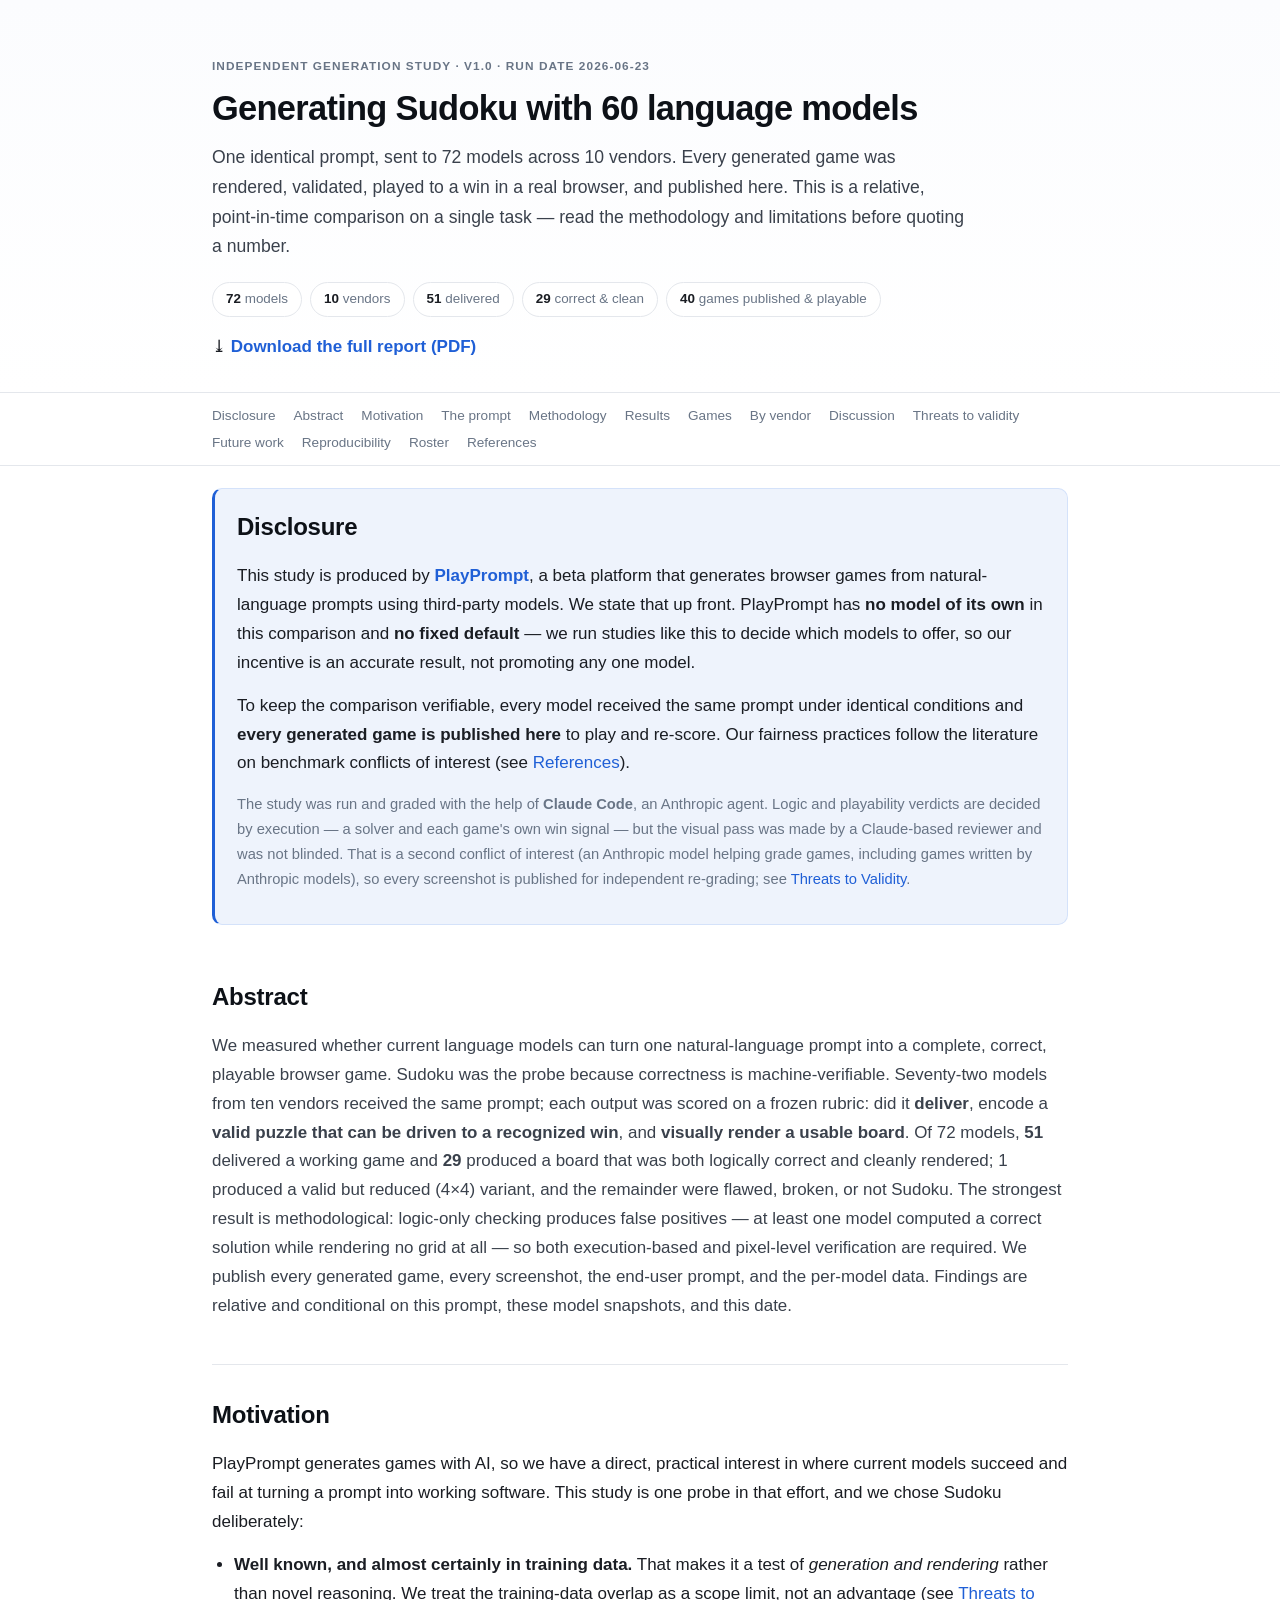
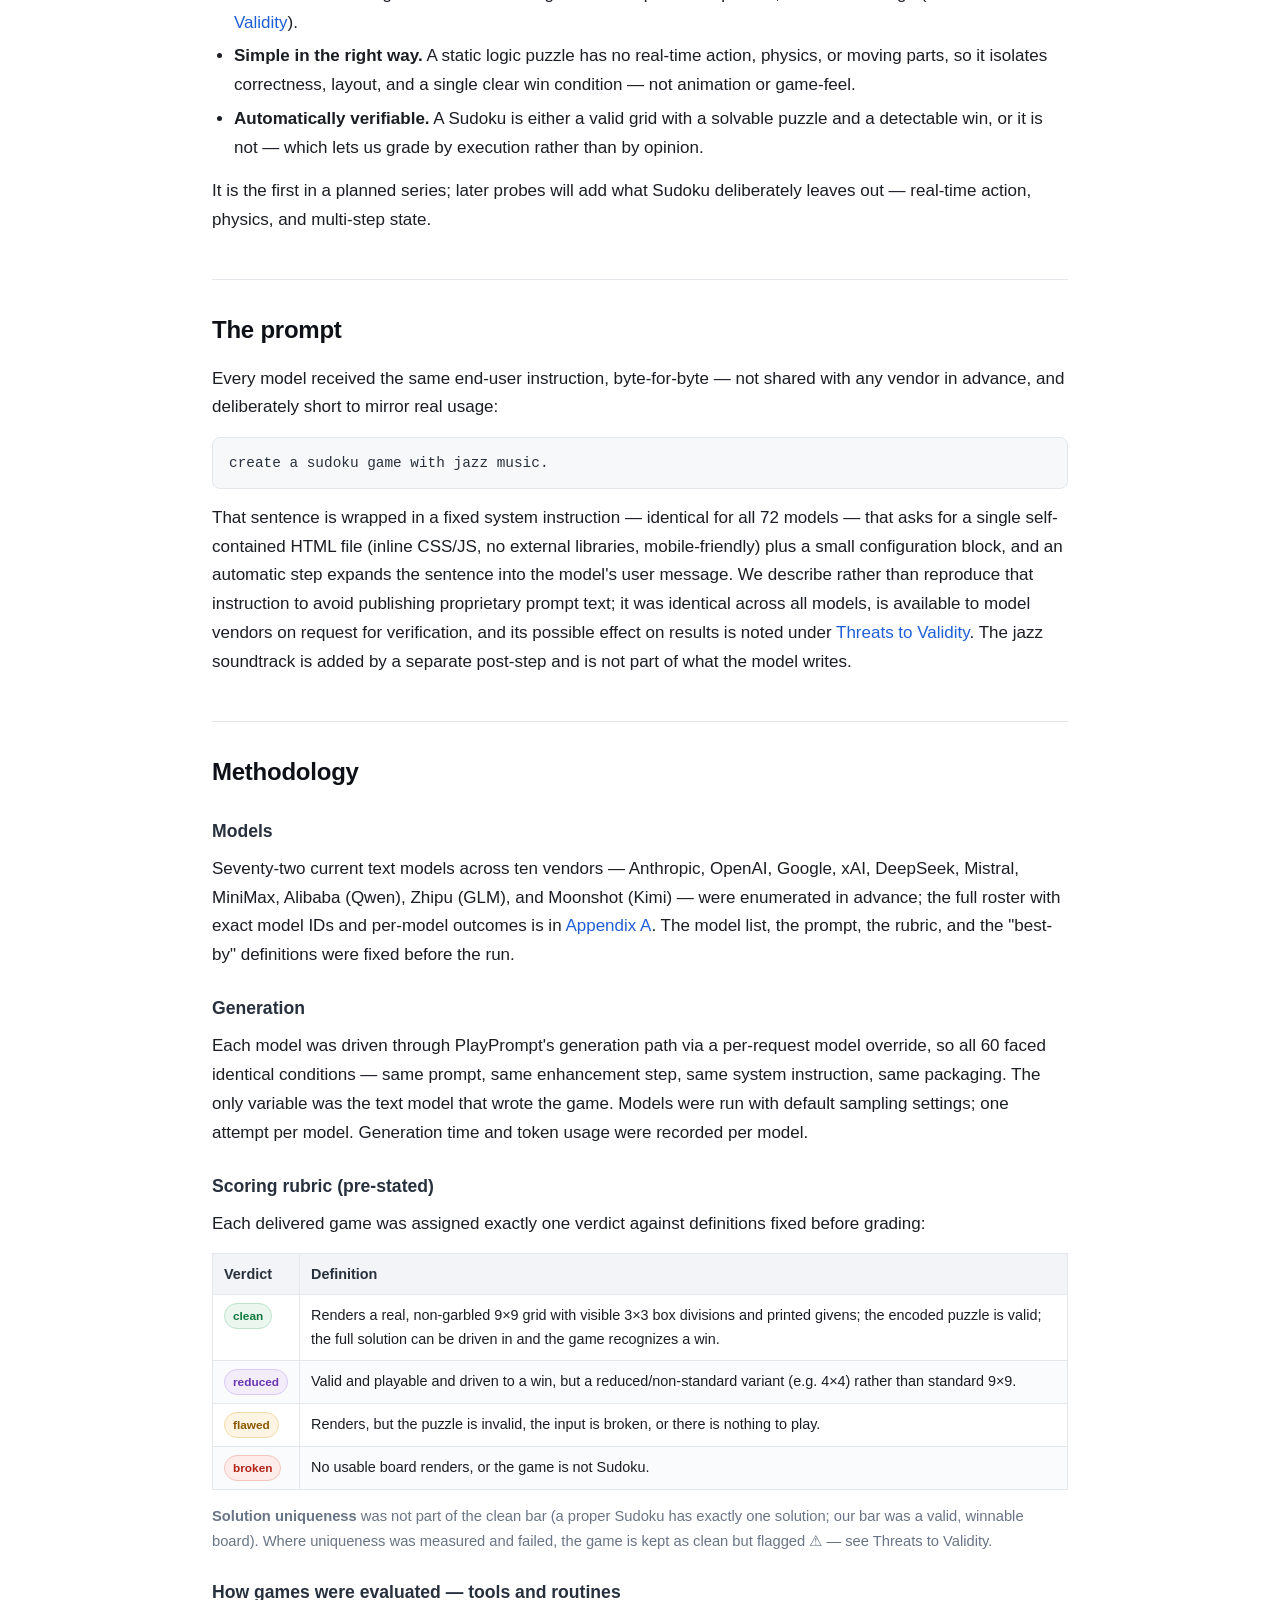
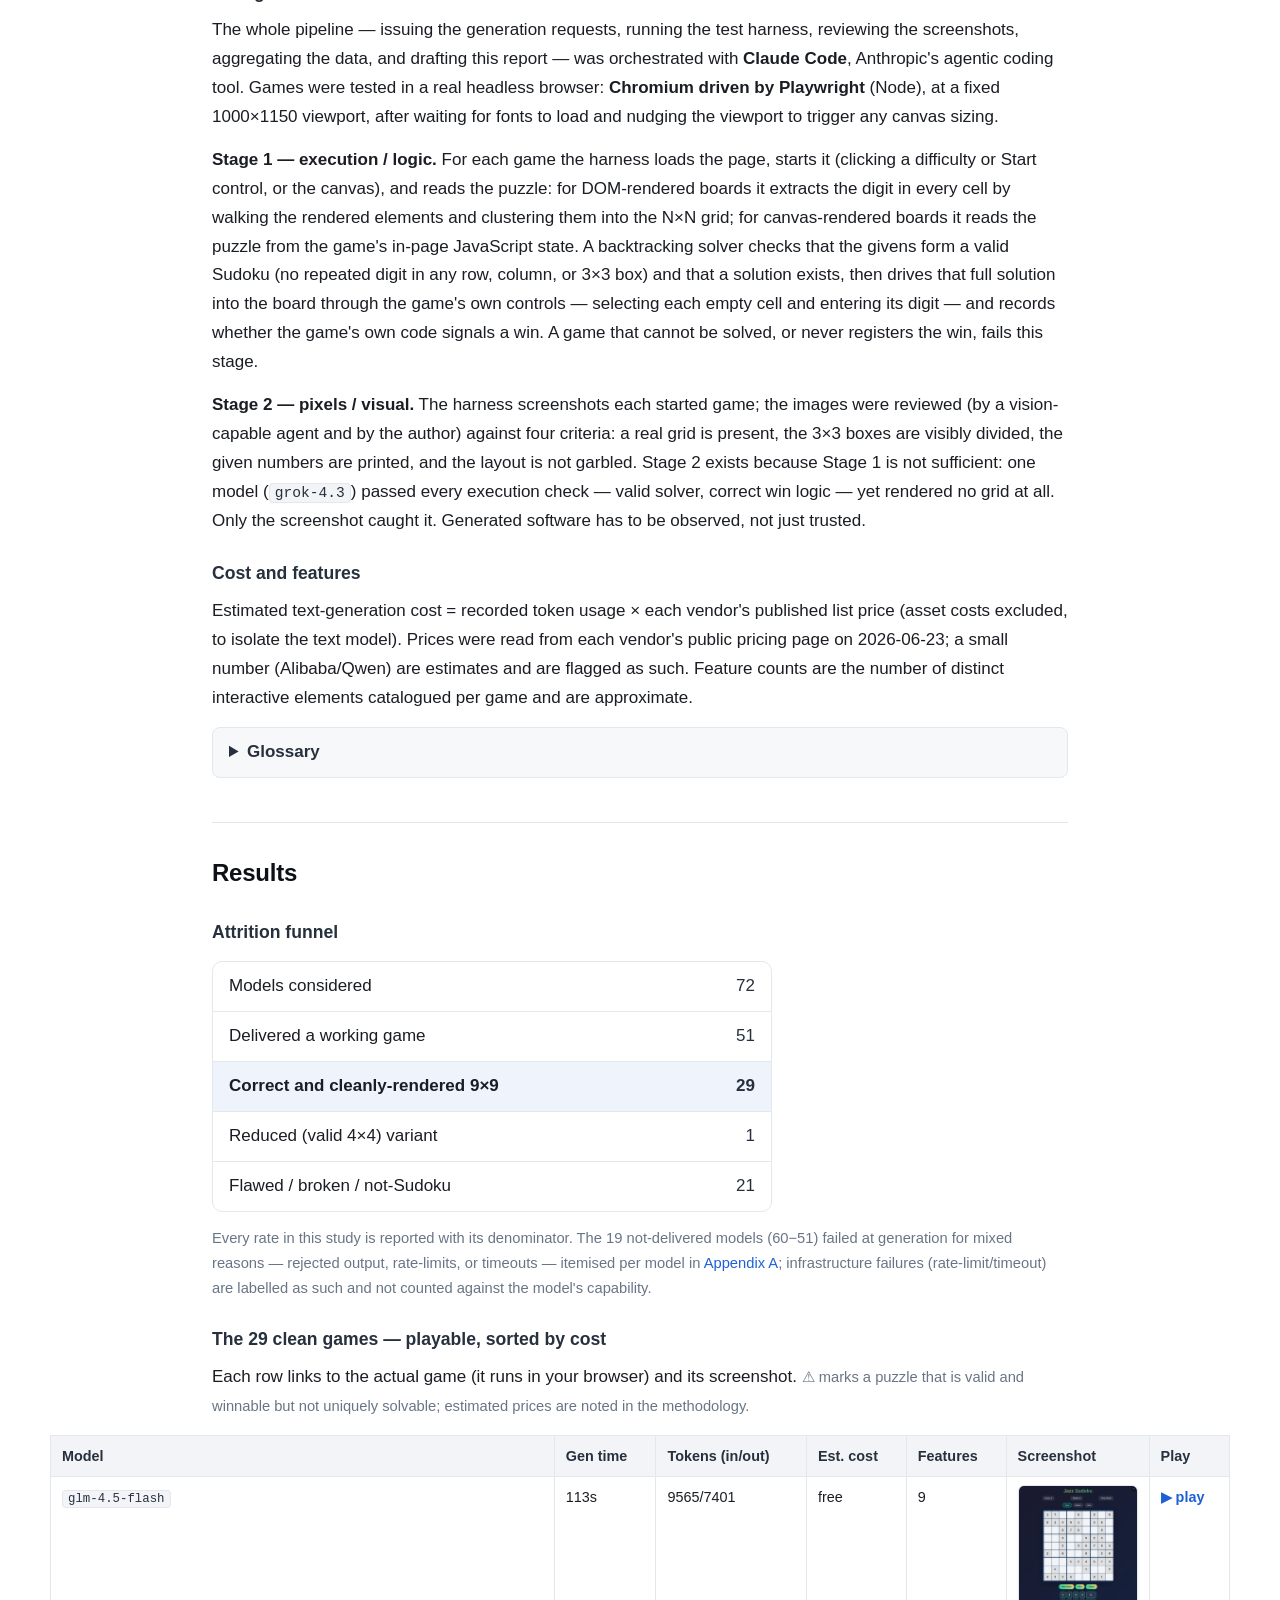
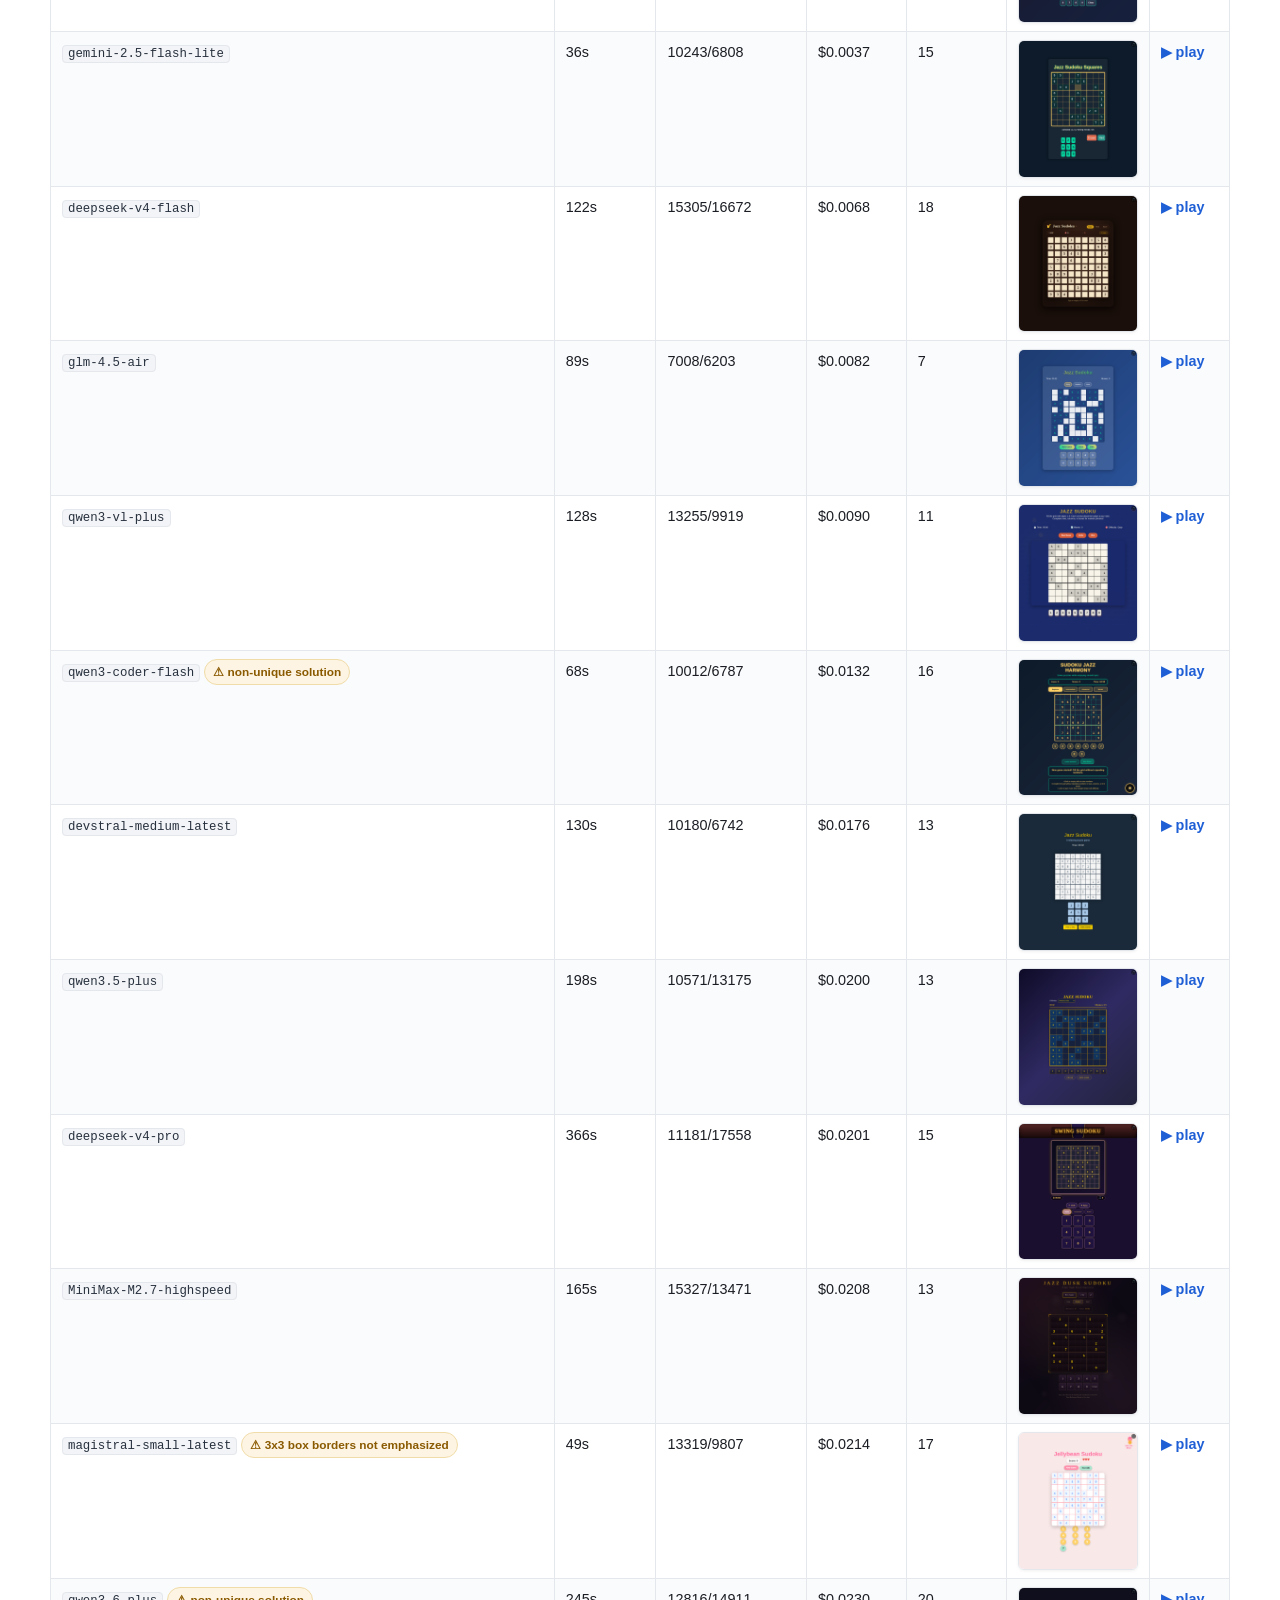
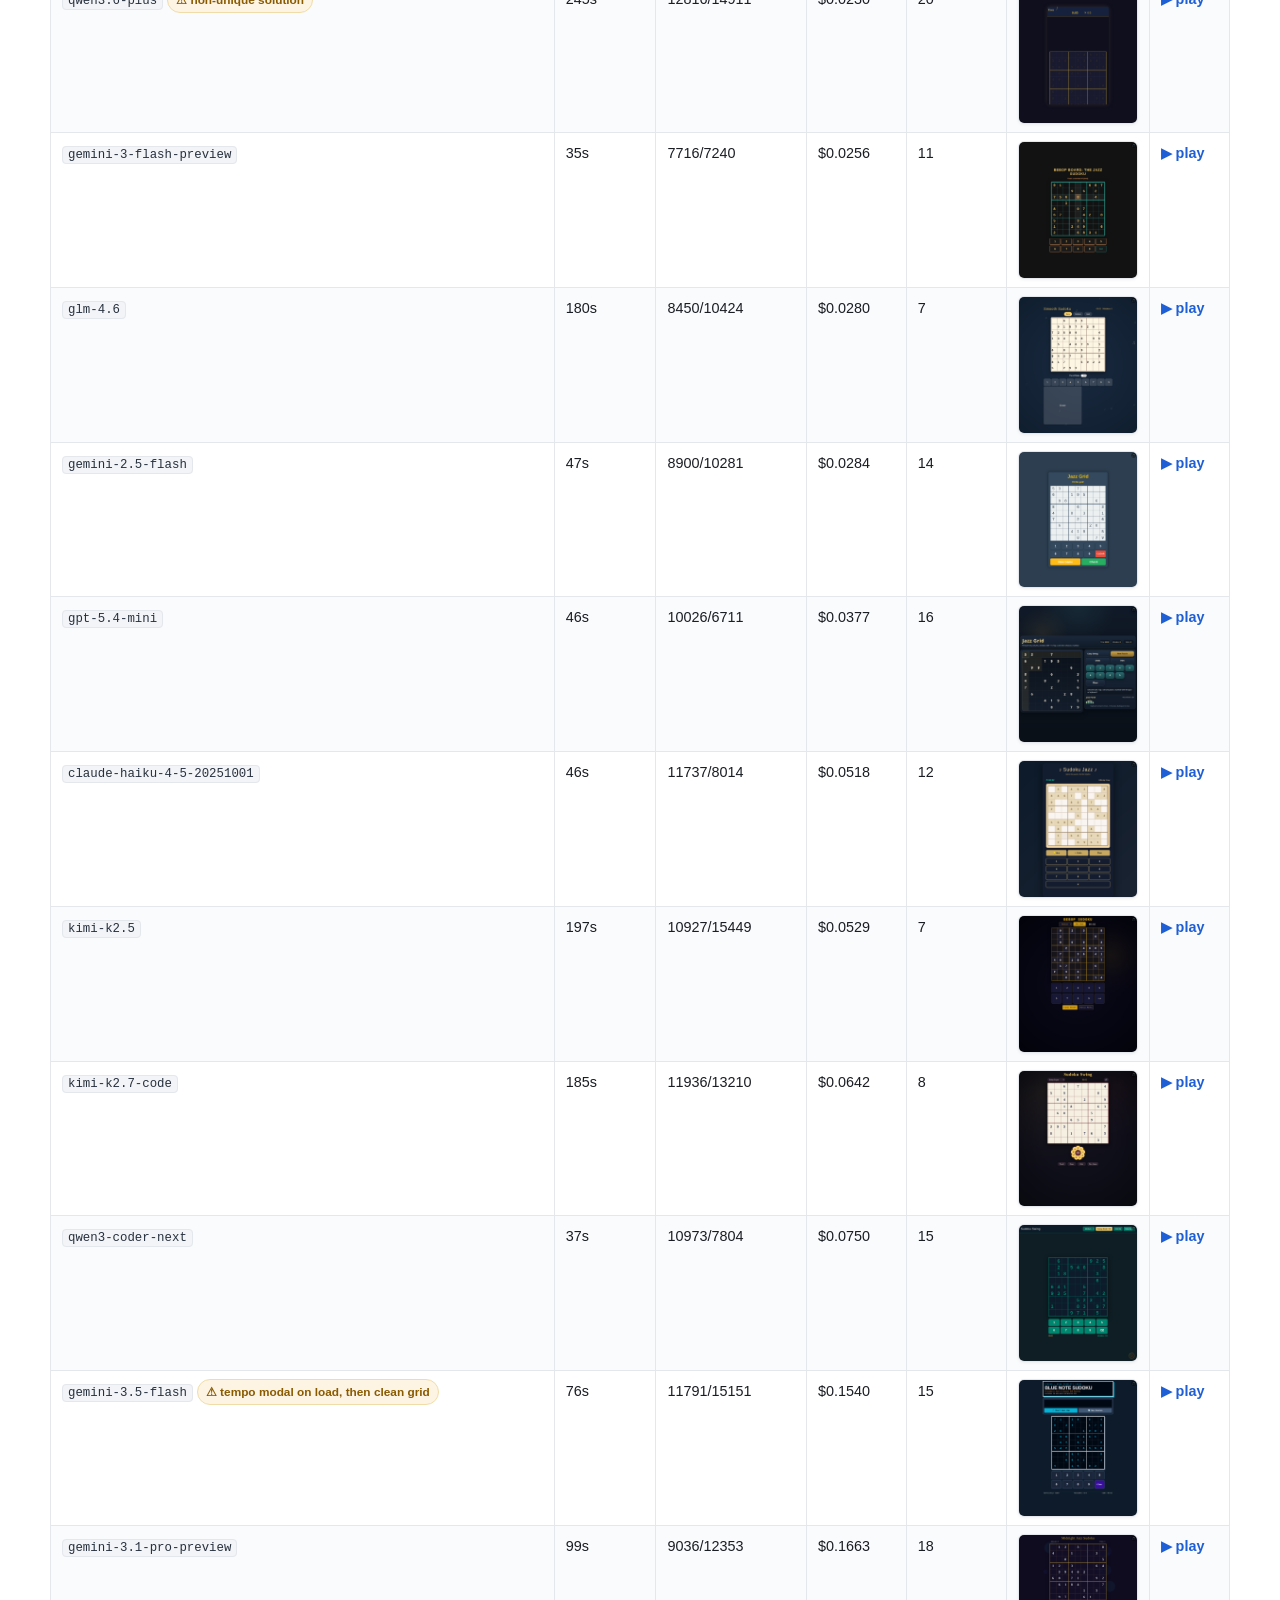
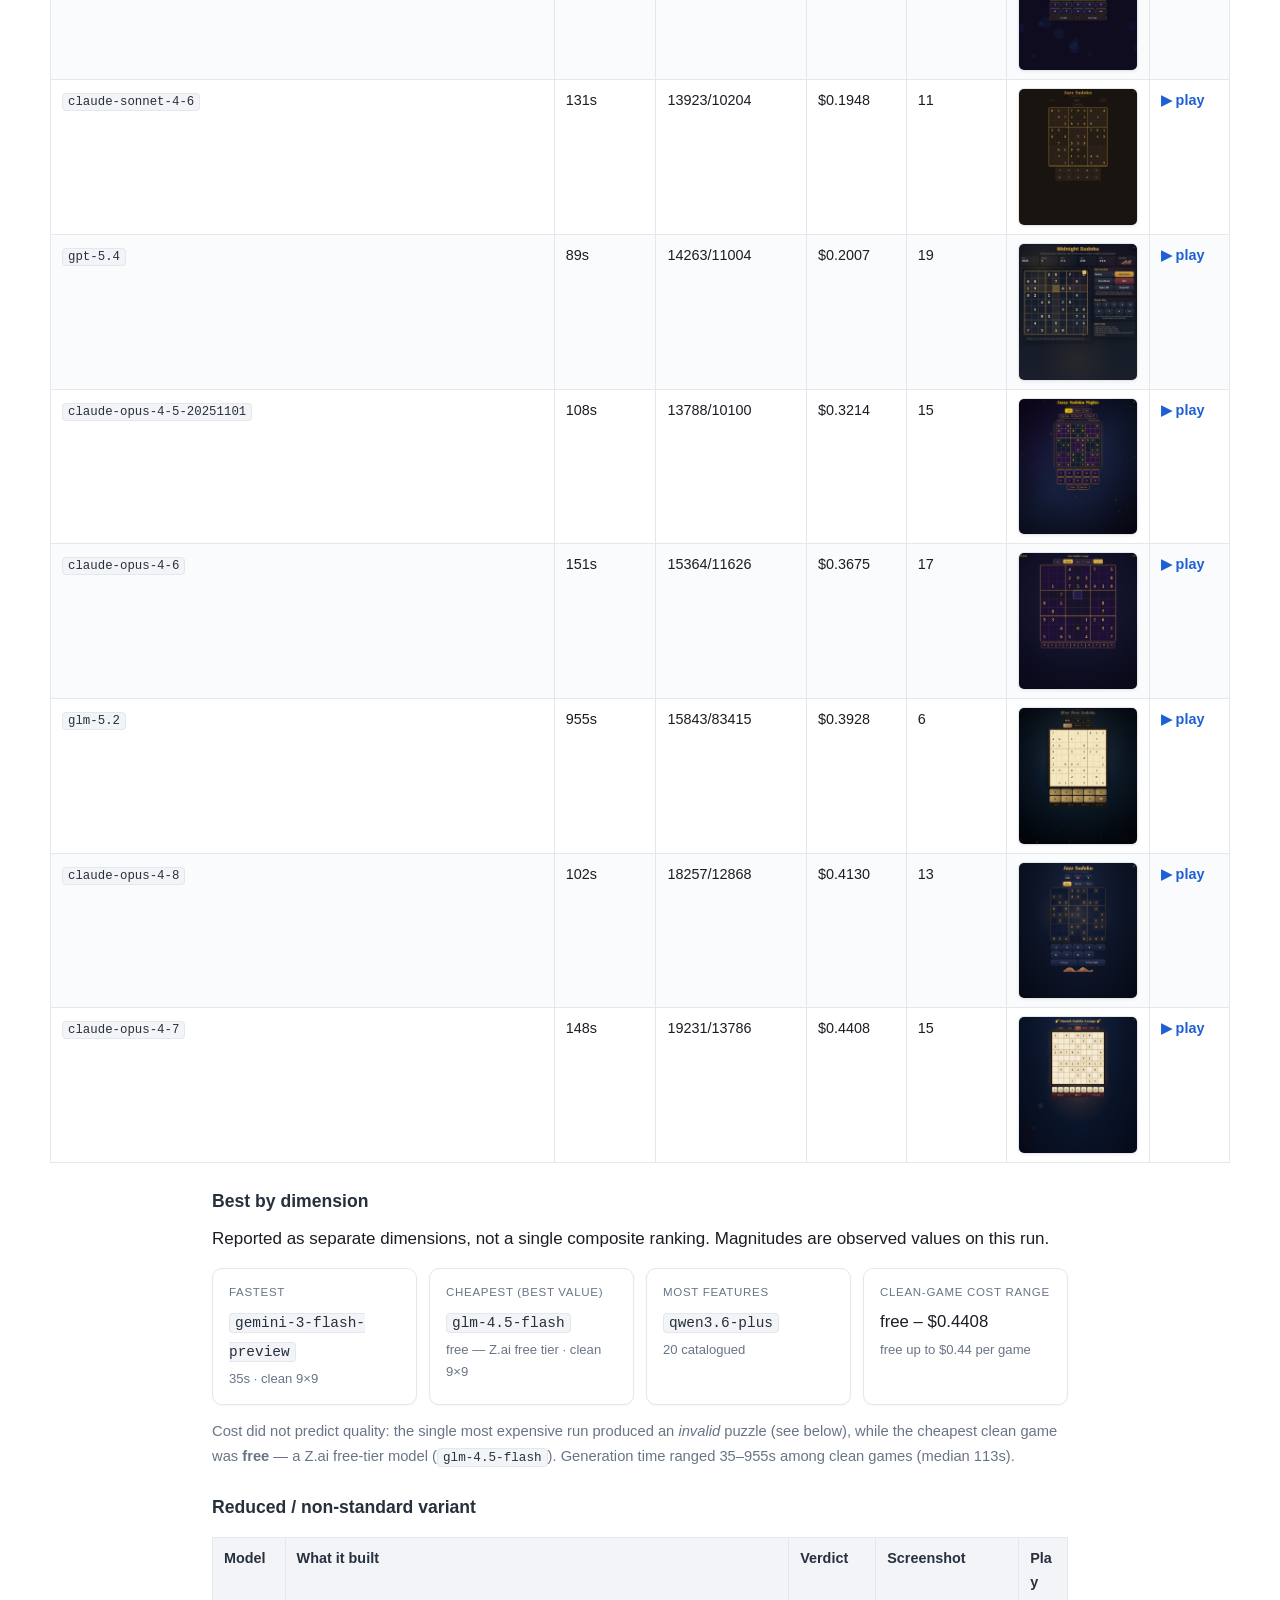
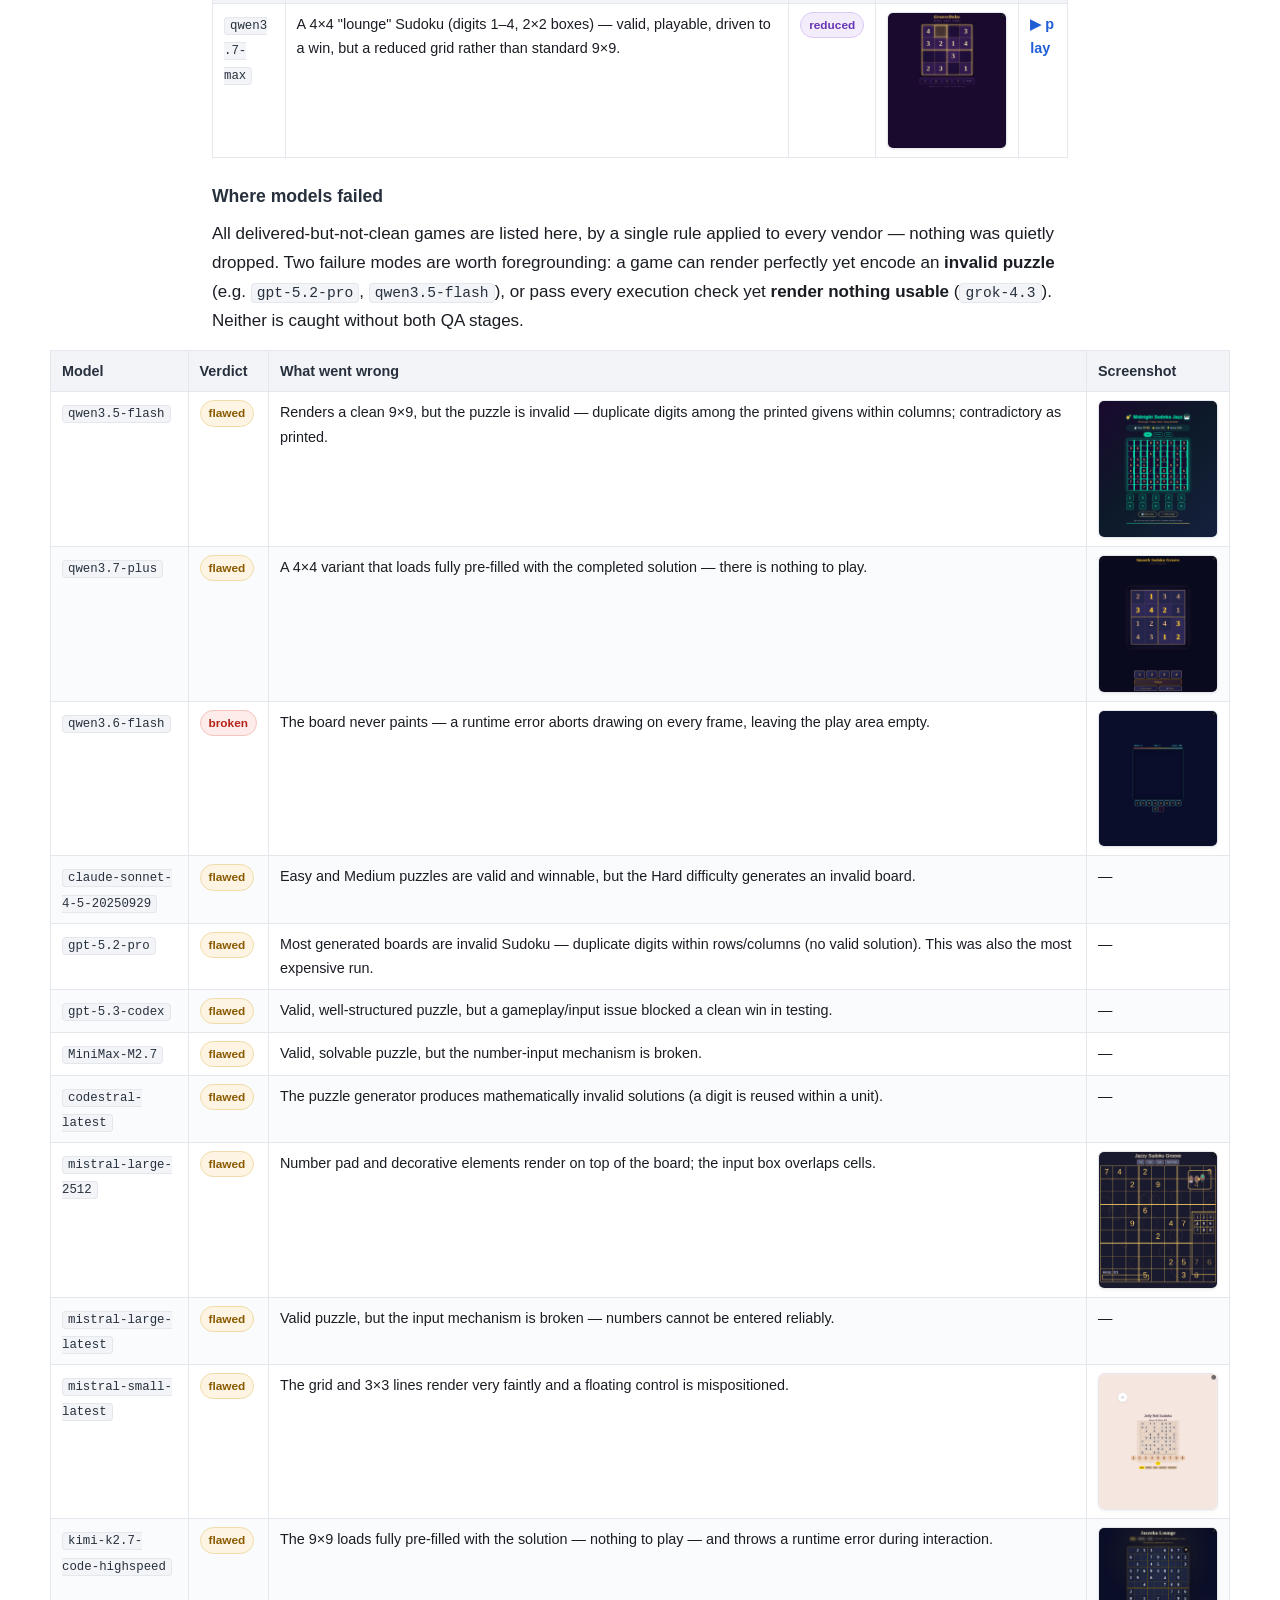
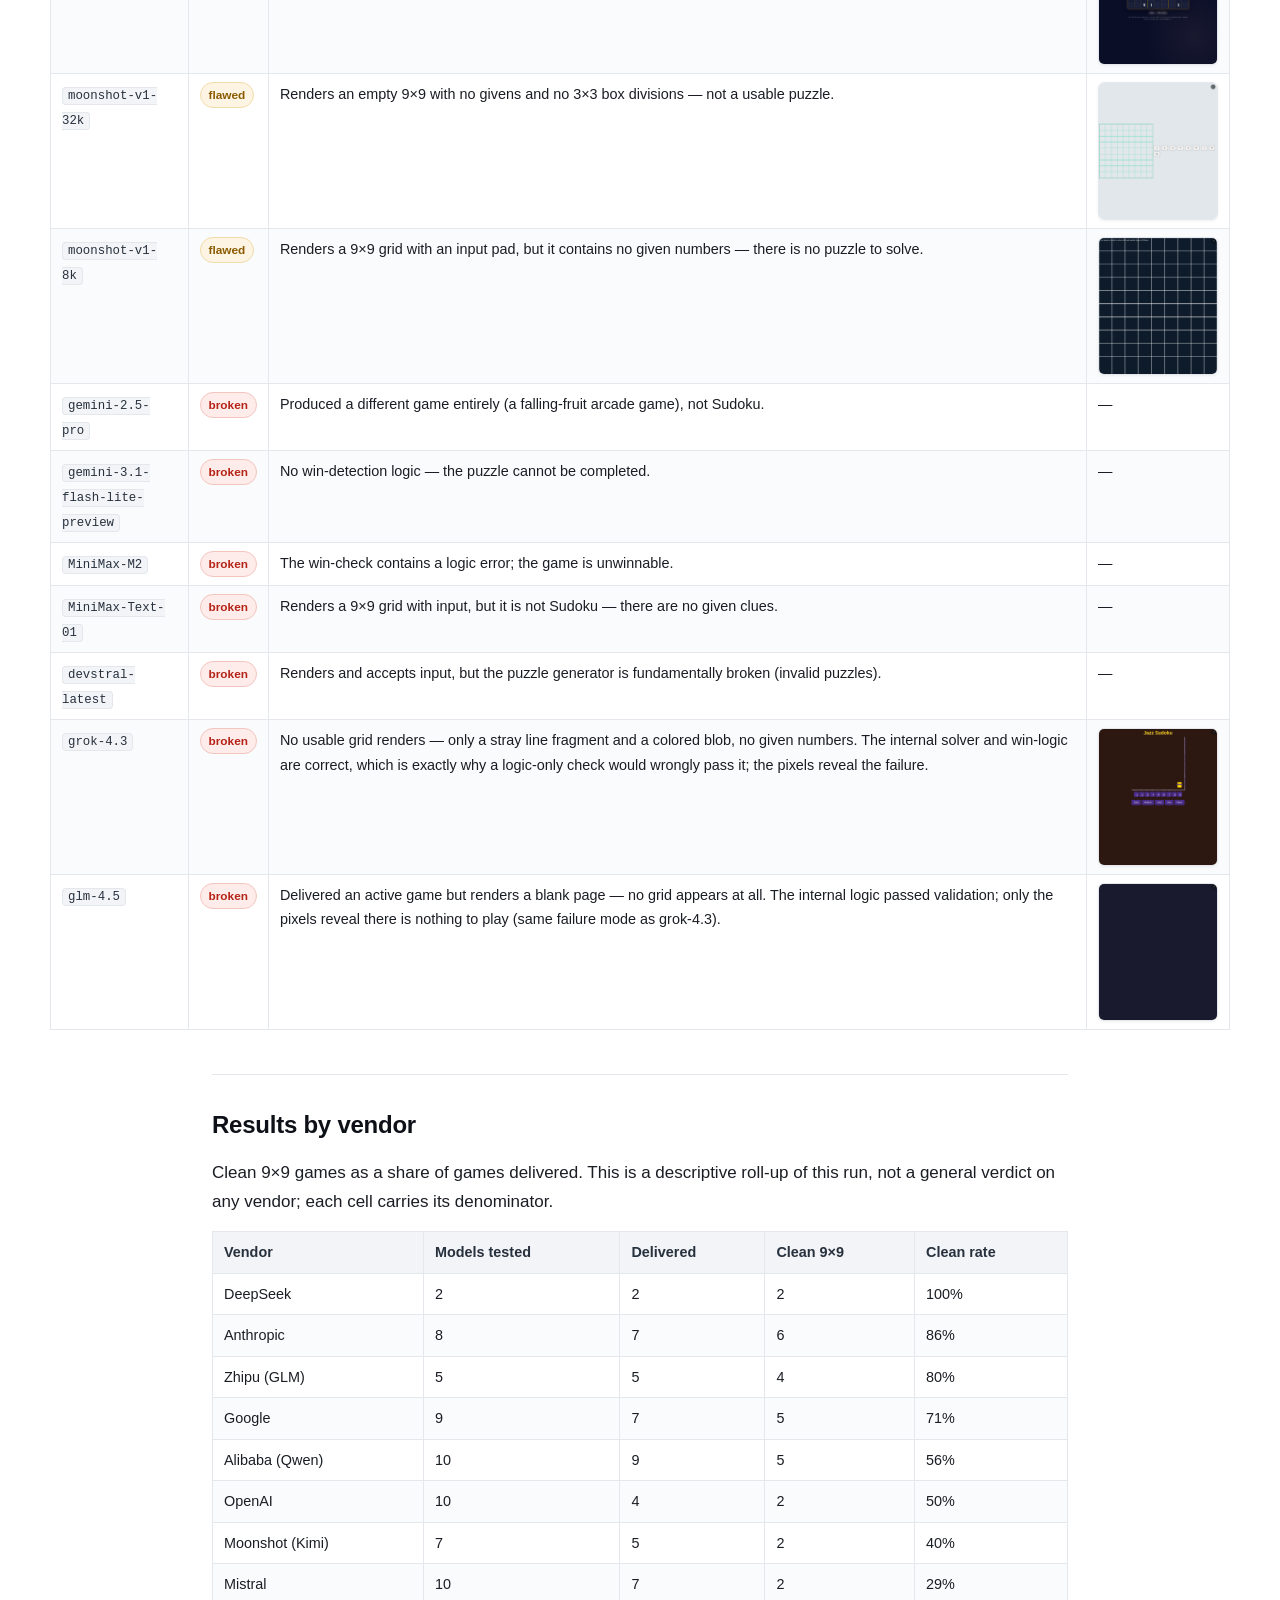
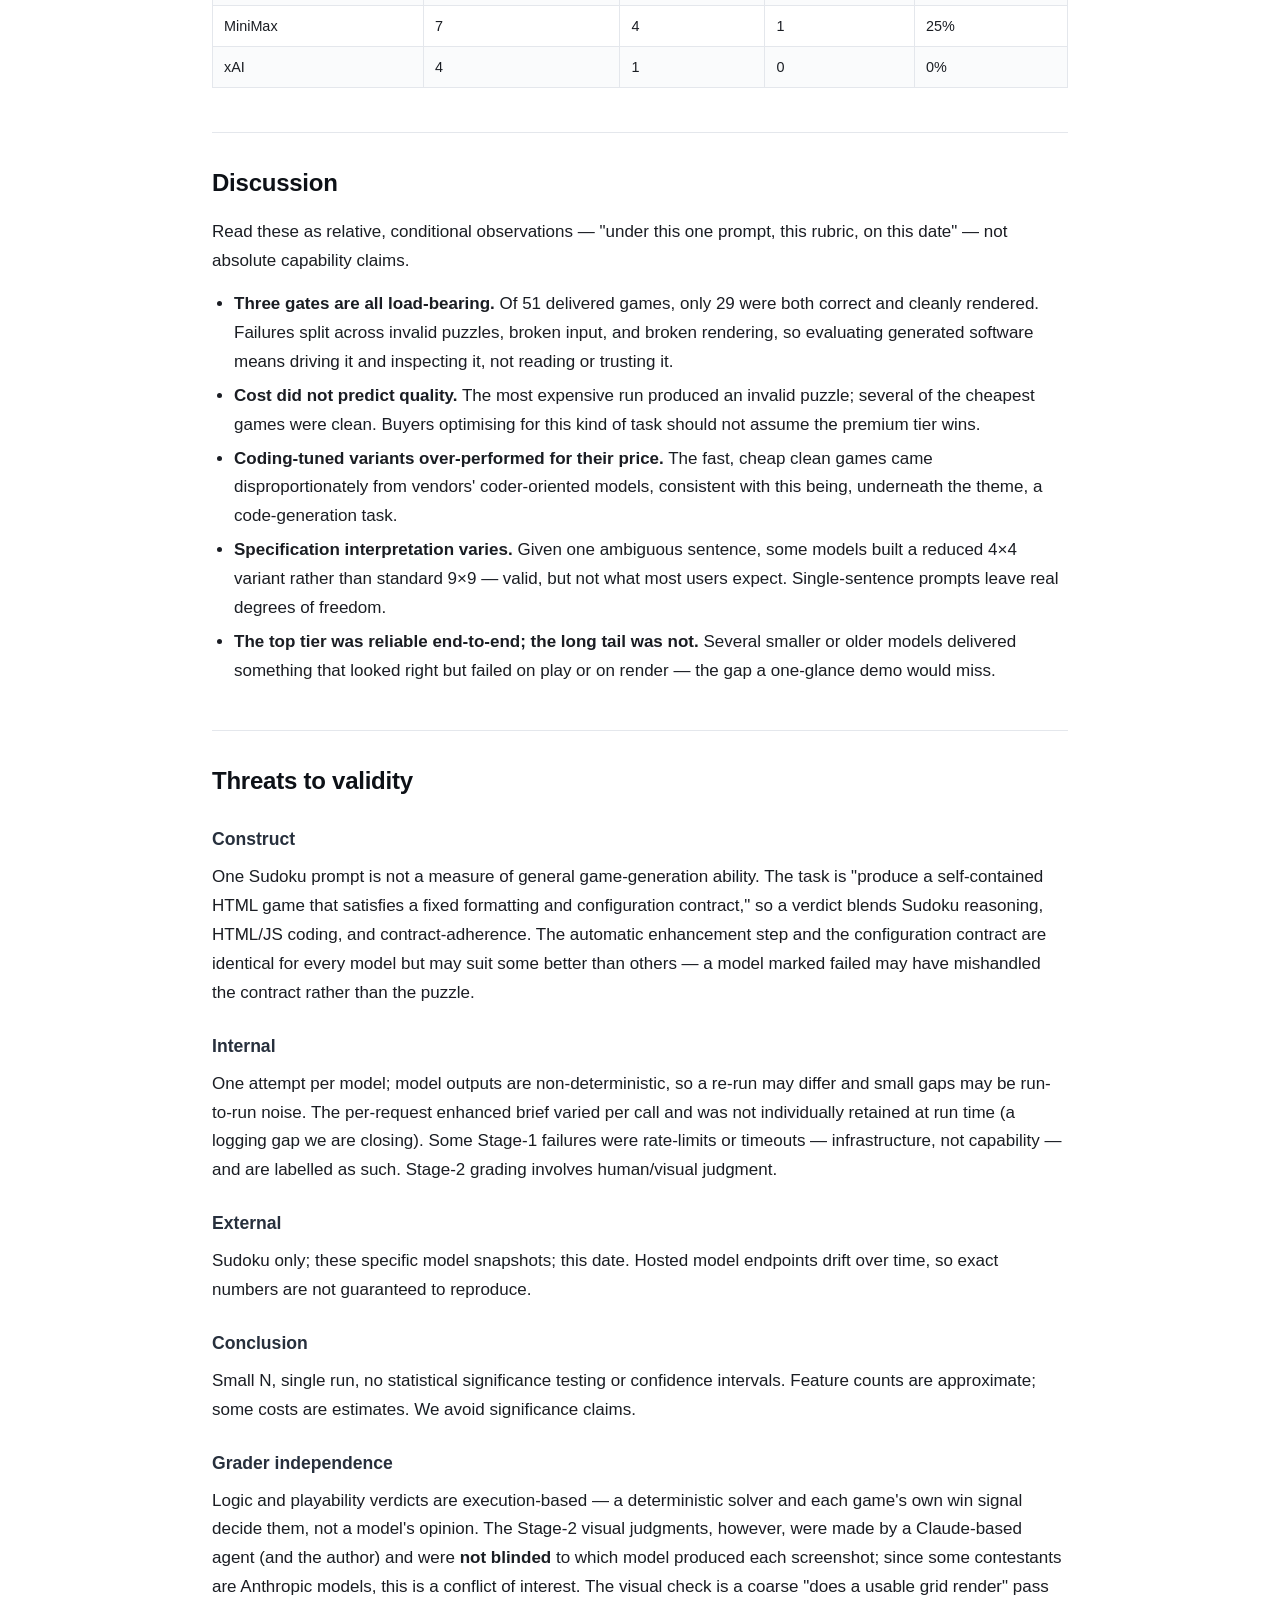
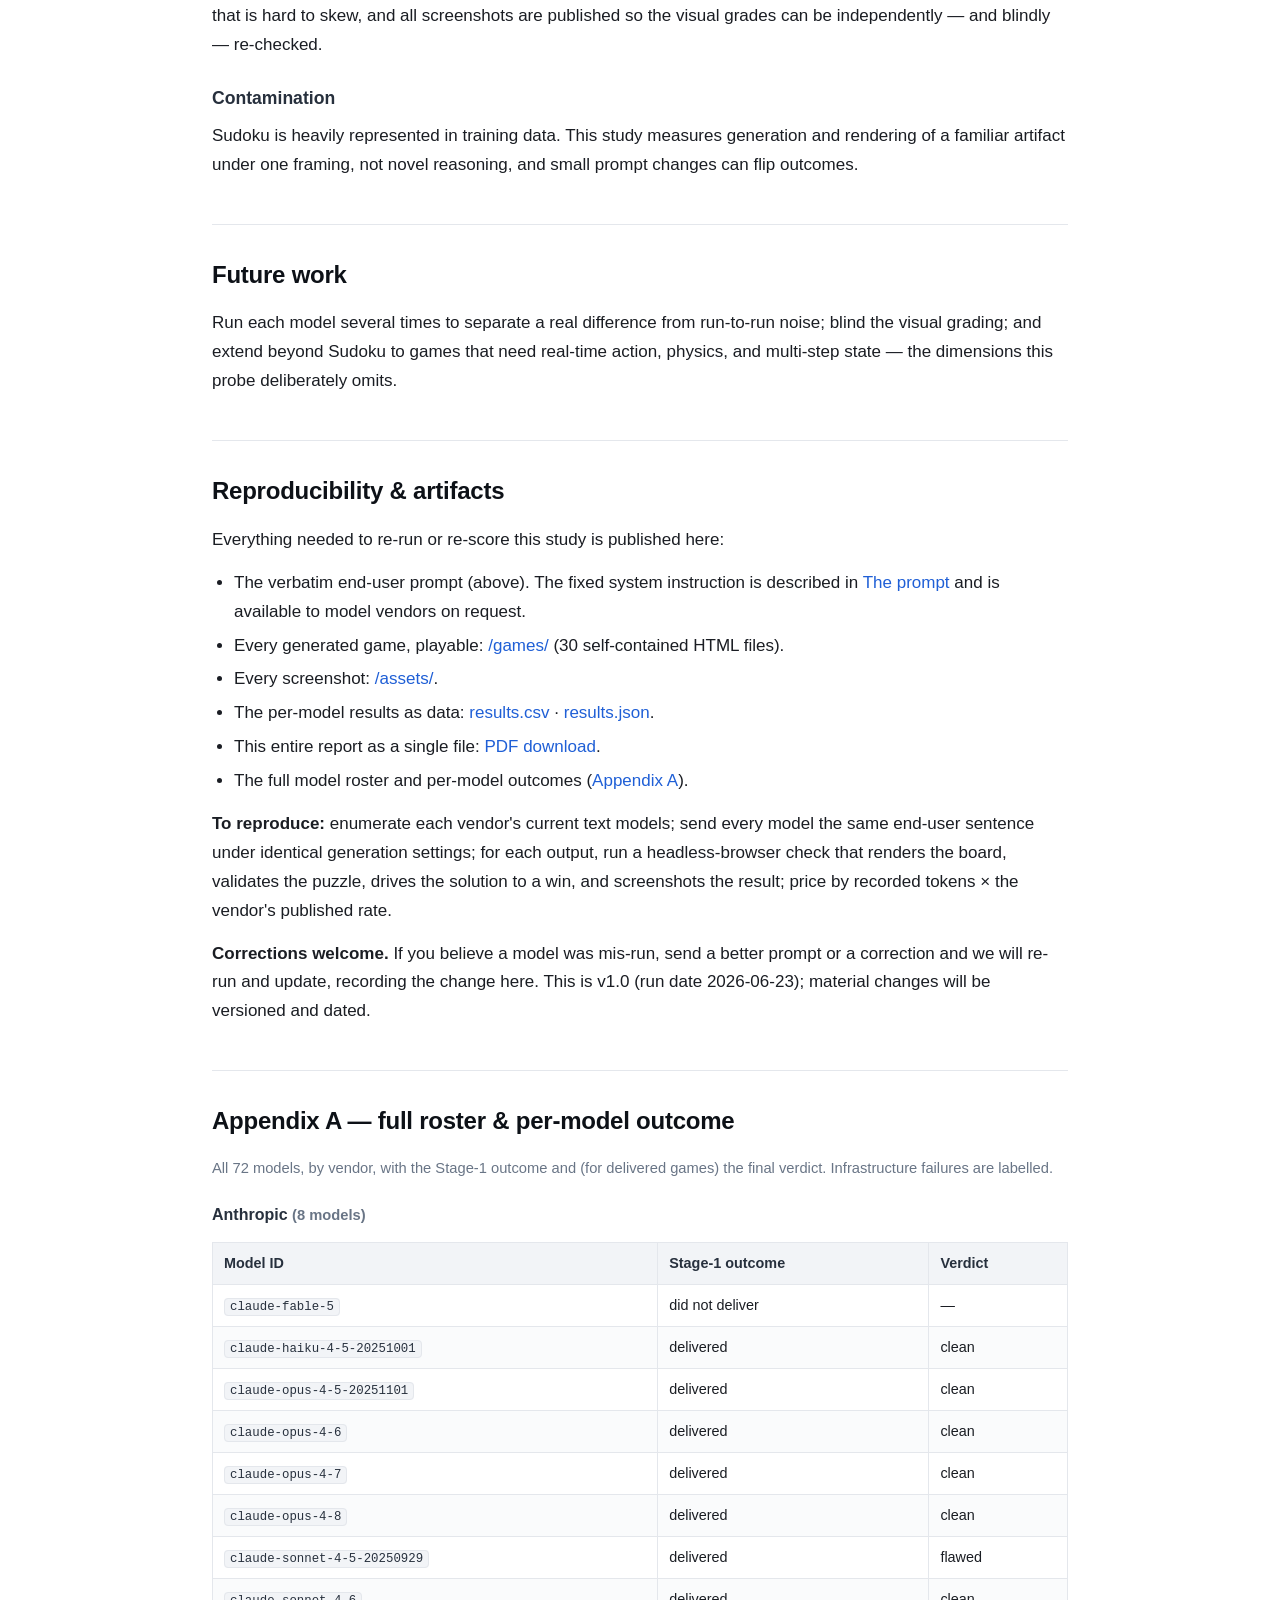
==== commit 1b7578c9: "Add GLM (Zhipu) + Kimi (Moonshot): study + article now 10 vendors / 72 models After keying both new " ====
--- a/index.html
+++ b/index.html
@@ -2,17 +2,17 @@
 <html lang="en"><head>
 <meta charset="UTF-8"><meta name="viewport" content="width=device-width, initial-scale=1">
 <title>Generating Sudoku with 60 Language Models — One Prompt, Machine-Tested, Every Game Published</title>
-<meta name="description" content="An independent, reproducible generation study: 60 LLMs across 8 vendors, one identical prompt, each Sudoku game rendered, validated, played to a win, and published. Full methodology, data, prompt, and limitations.">
+<meta name="description" content="An independent, reproducible generation study: 72 LLMs across 10 vendors, one identical prompt, each Sudoku game rendered, validated, played to a win, and published. Full methodology, data, prompt, and limitations.">
 <link rel="stylesheet" href="style.css">
 </head><body>
 <header class="hero"><div class="wrap">
 <p class="kicker">Independent generation study · v1.0 · run date 2026-06-23</p>
 <h1>Generating Sudoku with 60 language models</h1>
-<p class="sub">One identical prompt, sent to 60 models across 8 vendors. Every generated game was rendered, validated, played to a win in a real browser, and published here. This is a relative, point-in-time comparison on a single task — read the methodology and limitations before quoting a number.</p>
+<p class="sub">One identical prompt, sent to 72 models across 10 vendors. Every generated game was rendered, validated, played to a win in a real browser, and published here. This is a relative, point-in-time comparison on a single task — read the methodology and limitations before quoting a number.</p>
 <div class="badges">
-<span class="badge"><b>60</b> models</span><span class="badge"><b>8</b> vendors</span>
-<span class="badge"><b>41</b> delivered</span><span class="badge"><b>23</b> correct &amp; clean</span>
-<span class="badge"><b>30</b> games published &amp; playable</span></div>
+<span class="badge"><b>72</b> models</span><span class="badge"><b>10</b> vendors</span>
+<span class="badge"><b>51</b> delivered</span><span class="badge"><b>29</b> correct &amp; clean</span>
+<span class="badge"><b>40</b> games published &amp; playable</span></div>
 <p class="pdf-bar" style="margin:16px 0 0">⤓ <a href="sudoku-llm-study-2026-06-23.pdf">Download the full report (PDF)</a></p>
 </div></header>
 
@@ -32,7 +32,7 @@
 </section>
 
 <section id="abstract"><h2>Abstract</h2>
-<p class="lead">We measured whether current language models can turn one natural-language prompt into a complete, correct, playable browser game. Sudoku was the probe because correctness is machine-verifiable. Sixty models from eight vendors received the same prompt; each output was scored on a frozen rubric: did it <b>deliver</b>, encode a <b>valid puzzle that can be driven to a recognized win</b>, and <b>visually render a usable board</b>. Of 60 models, <b>41</b> delivered a working game and <b>23</b> produced a board that was both logically correct and cleanly rendered; 1 produced a valid but reduced (4×4) variant, and the remainder were flawed, broken, or not Sudoku. The strongest result is methodological: logic-only checking produces false positives — at least one model computed a correct solution while rendering no grid at all — so both execution-based and pixel-level verification are required. We publish every generated game, every screenshot, the end-user prompt, and the per-model data. Findings are relative and conditional on this prompt, these model snapshots, and this date.</p>
+<p class="lead">We measured whether current language models can turn one natural-language prompt into a complete, correct, playable browser game. Sudoku was the probe because correctness is machine-verifiable. Seventy-two models from ten vendors received the same prompt; each output was scored on a frozen rubric: did it <b>deliver</b>, encode a <b>valid puzzle that can be driven to a recognized win</b>, and <b>visually render a usable board</b>. Of 72 models, <b>51</b> delivered a working game and <b>29</b> produced a board that was both logically correct and cleanly rendered; 1 produced a valid but reduced (4×4) variant, and the remainder were flawed, broken, or not Sudoku. The strongest result is methodological: logic-only checking produces false positives — at least one model computed a correct solution while rendering no grid at all — so both execution-based and pixel-level verification are required. We publish every generated game, every screenshot, the end-user prompt, and the per-model data. Findings are relative and conditional on this prompt, these model snapshots, and this date.</p>
 </section>
 
 <section id="motivation"><h2>Motivation</h2>
@@ -48,12 +48,12 @@
 <section id="prompt"><h2>The prompt</h2>
 <p>Every model received the same end-user instruction, byte-for-byte — not shared with any vendor in advance, and deliberately short to mirror real usage:</p>
 <pre class="prompt">create a sudoku game with jazz music.</pre>
-<p>That sentence is wrapped in a fixed system instruction — identical for all 60 models — that asks for a single self-contained HTML file (inline CSS/JS, no external libraries, mobile-friendly) plus a small configuration block, and an automatic step expands the sentence into the model's user message. We describe rather than reproduce that instruction to avoid publishing proprietary prompt text; it was identical across all models, is available to model vendors on request for verification, and its possible effect on results is noted under <a href="#threats">Threats to Validity</a>. The jazz soundtrack is added by a separate post-step and is not part of what the model writes.</p>
+<p>That sentence is wrapped in a fixed system instruction — identical for all 72 models — that asks for a single self-contained HTML file (inline CSS/JS, no external libraries, mobile-friendly) plus a small configuration block, and an automatic step expands the sentence into the model's user message. We describe rather than reproduce that instruction to avoid publishing proprietary prompt text; it was identical across all models, is available to model vendors on request for verification, and its possible effect on results is noted under <a href="#threats">Threats to Validity</a>. The jazz soundtrack is added by a separate post-step and is not part of what the model writes.</p>
 </section>
 
 <section id="method"><h2>Methodology</h2>
 <h3>Models</h3>
-<p>Sixty current text models across eight vendors — Anthropic, OpenAI, Google, xAI, DeepSeek, Mistral, MiniMax, and Alibaba (Qwen) — were enumerated in advance; the full roster with exact model IDs and per-model outcomes is in <a href="#appendixA">Appendix&nbsp;A</a>. The model list, the prompt, the rubric, and the "best-by" definitions were fixed before the run.</p>
+<p>Seventy-two current text models across ten vendors — Anthropic, OpenAI, Google, xAI, DeepSeek, Mistral, MiniMax, Alibaba (Qwen), Zhipu (GLM), and Moonshot (Kimi) — were enumerated in advance; the full roster with exact model IDs and per-model outcomes is in <a href="#appendixA">Appendix&nbsp;A</a>. The model list, the prompt, the rubric, and the "best-by" definitions were fixed before the run.</p>
 <h3>Generation</h3>
 <p>Each model was driven through PlayPrompt's generation path via a per-request model override, so all 60 faced identical conditions — same prompt, same enhancement step, same system instruction, same packaging. The only variable was the text model that wrote the game. Models were run with default sampling settings; one attempt per model. Generation time and token usage were recorded per model.</p>
 <h3>Scoring rubric (pre-stated)</h3>
@@ -84,28 +84,28 @@
 <section id="results"><h2>Results</h2>
 <h3>Attrition funnel</h3>
 <div class="funnel">
-<div class="frow"><span>Models considered</span><span class="fn">60</span></div>
-<div class="frow"><span>Delivered a working game</span><span class="fn">41</span></div>
-<div class="frow hl"><span>Correct <b>and</b> cleanly-rendered 9×9</span><span class="fn">23</span></div>
+<div class="frow"><span>Models considered</span><span class="fn">72</span></div>
+<div class="frow"><span>Delivered a working game</span><span class="fn">51</span></div>
+<div class="frow hl"><span>Correct <b>and</b> cleanly-rendered 9×9</span><span class="fn">29</span></div>
 <div class="frow"><span>Reduced (valid 4×4) variant</span><span class="fn">1</span></div>
-<div class="frow"><span>Flawed / broken / not-Sudoku</span><span class="fn">17</span></div>
+<div class="frow"><span>Flawed / broken / not-Sudoku</span><span class="fn">21</span></div>
 </div>
-<p class="muted">Every rate in this study is reported with its denominator. The 19 not-delivered models (60−41) failed at generation for mixed reasons — rejected output, rate-limits, or timeouts — itemised per model in <a href="#appendixA">Appendix&nbsp;A</a>; infrastructure failures (rate-limit/timeout) are labelled as such and not counted against the model's capability.</p>
+<p class="muted">Every rate in this study is reported with its denominator. The 19 not-delivered models (60−51) failed at generation for mixed reasons — rejected output, rate-limits, or timeouts — itemised per model in <a href="#appendixA">Appendix&nbsp;A</a>; infrastructure failures (rate-limit/timeout) are labelled as such and not counted against the model's capability.</p>
 
-<h3 id="games">The 23 clean games — playable, sorted by cost</h3>
+<h3 id="games">The 29 clean games — playable, sorted by cost</h3>
 <p>Each row links to the actual game (it runs in your browser) and its screenshot. <span class="muted">⚠ marks a puzzle that is valid and winnable but not uniquely solvable; estimated prices are noted in the methodology.</span></p>
 <div class="wide"><table><thead><tr><th>Model</th><th>Gen&nbsp;time</th><th>Tokens&nbsp;(in/out)</th><th>Est.&nbsp;cost</th><th>Features</th><th class="c-shot">Screenshot</th><th class="c-play">Play</th></tr></thead>
-<tbody><tr><td><code>gemini-2.5-flash-lite</code></td><td>36s</td><td>10243/6808</td><td>$0.0037</td><td>15</td><td class='shot-cell c-shot'><a href="games/gemini-gemini-2-5-flash-lite.html" target="_blank" rel="noopener"><img class="shot" loading="lazy" src="assets/gemini-gemini-2-5-flash-lite.png" alt="gemini-2.5-flash-lite screenshot"></a></td><td class='c-play'><a class="play" href="games/gemini-gemini-2-5-flash-lite.html" target="_blank" rel="noopener">▶&nbsp;play</a></td></tr><tr><td><code>deepseek-v4-flash</code></td><td>122s</td><td>15305/16672</td><td>$0.0068</td><td>18</td><td class='shot-cell c-shot'><a href="games/deepseek-deepseek-v4-flash.html" target="_blank" rel="noopener"><img class="shot" loading="lazy" src="assets/deepseek-deepseek-v4-flash.png" alt="deepseek-v4-flash screenshot"></a></td><td class='c-play'><a class="play" href="games/deepseek-deepseek-v4-flash.html" target="_blank" rel="noopener">▶&nbsp;play</a></td></tr><tr><td><code>qwen3-vl-plus</code></td><td>128s</td><td>13255/9919</td><td>$0.0090</td><td>11</td><td class='shot-cell c-shot'><a href="games/qwen3-vl-plus.html" target="_blank" rel="noopener"><img class="shot" loading="lazy" src="assets/qwen3-vl-plus.png" alt="qwen3-vl-plus screenshot"></a></td><td class='c-play'><a class="play" href="games/qwen3-vl-plus.html" target="_blank" rel="noopener">▶&nbsp;play</a></td></tr><tr><td><code>qwen3-coder-flash</code> <span class="tag t-flawed" title="valid &amp; winnable, but the generated puzzle is not uniquely solvable">⚠ non-unique solution</span></td><td>68s</td><td>10012/6787</td><td>$0.0132</td><td>16</td><td class='shot-cell c-shot'><a href="games/qwen3-coder-flash.html" target="_blank" rel="noopener"><img class="shot" loading="lazy" src="assets/qwen3-coder-flash.png" alt="qwen3-coder-flash screenshot"></a></td><td class='c-play'><a class="play" href="games/qwen3-coder-flash.html" target="_blank" rel="noopener">▶&nbsp;play</a></td></tr><tr><td><code>devstral-medium-latest</code></td><td>130s</td><td>10180/6742</td><td>$0.0176</td><td>13</td><td class='shot-cell c-shot'><a href="games/mistral-devstral-medium-latest.html" target="_blank" rel="noopener"><img class="shot" loading="lazy" src="assets/mistral-devstral-medium-latest.png" alt="devstral-medium-latest screenshot"></a></td><td class='c-play'><a class="play" href="games/mistral-devstral-medium-latest.html" target="_blank" rel="noopener">▶&nbsp;play</a></td></tr><tr><td><code>qwen3.5-plus</code></td><td>198s</td><td>10571/13175</td><td>$0.0200</td><td>13</td><td class='shot-cell c-shot'><a href="games/qwen3-5-plus.html" target="_blank" rel="noopener"><img class="shot" loading="lazy" src="assets/qwen3-5-plus.png" alt="qwen3.5-plus screenshot"></a></td><td class='c-play'><a class="play" href="games/qwen3-5-plus.html" target="_blank" rel="noopener">▶&nbsp;play</a></td></tr><tr><td><code>deepseek-v4-pro</code></td><td>366s</td><td>11181/17558</td><td>$0.0201</td><td>15</td><td class='shot-cell c-shot'><a href="games/deepseek-deepseek-v4-pro.html" target="_blank" rel="noopener"><img class="shot" loading="lazy" src="assets/deepseek-deepseek-v4-pro.png" alt="deepseek-v4-pro screenshot"></a></td><td class='c-play'><a class="play" href="games/deepseek-deepseek-v4-pro.html" target="_blank" rel="noopener">▶&nbsp;play</a></td></tr><tr><td><code>MiniMax-M2.7-highspeed</code></td><td>165s</td><td>15327/13471</td><td>$0.0208</td><td>13</td><td class='shot-cell c-shot'><a href="games/minimax-minimax-m2-7-highspeed.html" target="_blank" rel="noopener"><img class="shot" loading="lazy" src="assets/minimax-minimax-m2-7-highspeed.png" alt="MiniMax-M2.7-highspeed screenshot"></a></td><td class='c-play'><a class="play" href="games/minimax-minimax-m2-7-highspeed.html" target="_blank" rel="noopener">▶&nbsp;play</a></td></tr><tr><td><code>magistral-small-latest</code> <span class="tag t-flawed" title="valid &amp; winnable, but the generated puzzle is not uniquely solvable">⚠ 3x3 box borders not emphasized</span></td><td>49s</td><td>13319/9807</td><td>$0.0214</td><td>17</td><td class='shot-cell c-shot'><a href="games/mistral-magistral-small-latest.html" target="_blank" rel="noopener"><img class="shot" loading="lazy" src="assets/mistral-magistral-small-latest.png" alt="magistral-small-latest screenshot"></a></td><td class='c-play'><a class="play" href="games/mistral-magistral-small-latest.html" target="_blank" rel="noopener">▶&nbsp;play</a></td></tr><tr><td><code>qwen3.6-plus</code> <span class="tag t-flawed" title="valid &amp; winnable, but the generated puzzle is not uniquely solvable">⚠ non-unique solution</span></td><td>245s</td><td>12816/14911</td><td>$0.0230</td><td>20</td><td class='shot-cell c-shot'><a href="games/qwen3-6-plus.html" target="_blank" rel="noopener"><img class="shot" loading="lazy" src="assets/qwen3-6-plus.png" alt="qwen3.6-plus screenshot"></a></td><td class='c-play'><a class="play" href="games/qwen3-6-plus.html" target="_blank" rel="noopener">▶&nbsp;play</a></td></tr><tr><td><code>gemini-3-flash-preview</code></td><td>35s</td><td>7716/7240</td><td>$0.0256</td><td>11</td><td class='shot-cell c-shot'><a href="games/gemini-gemini-3-flash-preview.html" target="_blank" rel="noopener"><img class="shot" loading="lazy" src="assets/gemini-gemini-3-flash-preview.png" alt="gemini-3-flash-preview screenshot"></a></td><td class='c-play'><a class="play" href="games/gemini-gemini-3-flash-preview.html" target="_blank" rel="noopener">▶&nbsp;play</a></td></tr><tr><td><code>gemini-2.5-flash</code></td><td>47s</td><td>8900/10281</td><td>$0.0284</td><td>14</td><td class='shot-cell c-shot'><a href="games/gemini-gemini-2-5-flash.html" target="_blank" rel="noopener"><img class="shot" loading="lazy" src="assets/gemini-gemini-2-5-flash.png" alt="gemini-2.5-flash screenshot"></a></td><td class='c-play'><a class="play" href="games/gemini-gemini-2-5-flash.html" target="_blank" rel="noopener">▶&nbsp;play</a></td></tr><tr><td><code>gpt-5.4-mini</code></td><td>46s</td><td>10026/6711</td><td>$0.0377</td><td>16</td><td class='shot-cell c-shot'><a href="games/gpt-5-4-mini.html" target="_blank" rel="noopener"><img class="shot" loading="lazy" src="assets/gpt-5-4-mini.png" alt="gpt-5.4-mini screenshot"></a></td><td class='c-play'><a class="play" href="games/gpt-5-4-mini.html" target="_blank" rel="noopener">▶&nbsp;play</a></td></tr><tr><td><code>claude-haiku-4-5-20251001</code></td><td>46s</td><td>11737/8014</td><td>$0.0518</td><td>12</td><td class='shot-cell c-shot'><a href="games/claude-haiku-4-5-20251001.html" target="_blank" rel="noopener"><img class="shot" loading="lazy" src="assets/claude-haiku-4-5-20251001.png" alt="claude-haiku-4-5-20251001 screenshot"></a></td><td class='c-play'><a class="play" href="games/claude-haiku-4-5-20251001.html" target="_blank" rel="noopener">▶&nbsp;play</a></td></tr><tr><td><code>qwen3-coder-next</code></td><td>37s</td><td>10973/7804</td><td>$0.0750</td><td>15</td><td class='shot-cell c-shot'><a href="games/qwen3-coder-next.html" target="_blank" rel="noopener"><img class="shot" loading="lazy" src="assets/qwen3-coder-next.png" alt="qwen3-coder-next screenshot"></a></td><td class='c-play'><a class="play" href="games/qwen3-coder-next.html" target="_blank" rel="noopener">▶&nbsp;play</a></td></tr><tr><td><code>gemini-3.5-flash</code> <span class="tag t-flawed" title="valid &amp; winnable, but the generated puzzle is not uniquely solvable">⚠ tempo modal on load, then clean grid</span></td><td>76s</td><td>11791/15151</td><td>$0.1540</td><td>15</td><td class='shot-cell c-shot'><a href="games/gemini-gemini-3-5-flash.html" target="_blank" rel="noopener"><img class="shot" loading="lazy" src="assets/gemini-gemini-3-5-flash.png" alt="gemini-3.5-flash screenshot"></a></td><td class='c-play'><a class="play" href="games/gemini-gemini-3-5-flash.html" target="_blank" rel="noopener">▶&nbsp;play</a></td></tr><tr><td><code>gemini-3.1-pro-preview</code></td><td>99s</td><td>9036/12353</td><td>$0.1663</td><td>18</td><td class='shot-cell c-shot'><a href="games/gemini-gemini-3-1-pro-preview.html" target="_blank" rel="noopener"><img class="shot" loading="lazy" src="assets/gemini-gemini-3-1-pro-preview.png" alt="gemini-3.1-pro-preview screenshot"></a></td><td class='c-play'><a class="play" href="games/gemini-gemini-3-1-pro-preview.html" target="_blank" rel="noopener">▶&nbsp;play</a></td></tr><tr><td><code>claude-sonnet-4-6</code></td><td>131s</td><td>13923/10204</td><td>$0.1948</td><td>11</td><td class='shot-cell c-shot'><a href="games/claude-sonnet-4-6.html" target="_blank" rel="noopener"><img class="shot" loading="lazy" src="assets/claude-sonnet-4-6.png" alt="claude-sonnet-4-6 screenshot"></a></td><td class='c-play'><a class="play" href="games/claude-sonnet-4-6.html" target="_blank" rel="noopener">▶&nbsp;play</a></td></tr><tr><td><code>gpt-5.4</code></td><td>89s</td><td>14263/11004</td><td>$0.2007</td><td>19</td><td class='shot-cell c-shot'><a href="games/gpt-5-4.html" target="_blank" rel="noopener"><img class="shot" loading="lazy" src="assets/gpt-5-4.png" alt="gpt-5.4 screenshot"></a></td><td class='c-play'><a class="play" href="games/gpt-5-4.html" target="_blank" rel="noopener">▶&nbsp;play</a></td></tr><tr><td><code>claude-opus-4-5-20251101</code></td><td>108s</td><td>13788/10100</td><td>$0.3214</td><td>15</td><td class='shot-cell c-shot'><a href="games/claude-opus-4-5-20251101.html" target="_blank" rel="noopener"><img class="shot" loading="lazy" src="assets/claude-opus-4-5-20251101.png" alt="claude-opus-4-5-20251101 screenshot"></a></td><td class='c-play'><a class="play" href="games/claude-opus-4-5-20251101.html" target="_blank" rel="noopener">▶&nbsp;play</a></td></tr><tr><td><code>claude-opus-4-6</code></td><td>151s</td><td>15364/11626</td><td>$0.3675</td><td>17</td><td class='shot-cell c-shot'><a href="games/claude-opus-4-6.html" target="_blank" rel="noopener"><img class="shot" loading="lazy" src="assets/claude-opus-4-6.png" alt="claude-opus-4-6 screenshot"></a></td><td class='c-play'><a class="play" href="games/claude-opus-4-6.html" target="_blank" rel="noopener">▶&nbsp;play</a></td></tr><tr><td><code>claude-opus-4-8</code></td><td>102s</td><td>18257/12868</td><td>$0.4130</td><td>13</td><td class='shot-cell c-shot'><a href="games/claude-opus-4-8.html" target="_blank" rel="noopener"><img class="shot" loading="lazy" src="assets/claude-opus-4-8.png" alt="claude-opus-4-8 screenshot"></a></td><td class='c-play'><a class="play" href="games/claude-opus-4-8.html" target="_blank" rel="noopener">▶&nbsp;play</a></td></tr><tr><td><code>claude-opus-4-7</code></td><td>148s</td><td>19231/13786</td><td>$0.4408</td><td>15</td><td class='shot-cell c-shot'><a href="games/claude-opus-4-7.html" target="_blank" rel="noopener"><img class="shot" loading="lazy" src="assets/claude-opus-4-7.png" alt="claude-opus-4-7 screenshot"></a></td><td class='c-play'><a class="play" href="games/claude-opus-4-7.html" target="_blank" rel="noopener">▶&nbsp;play</a></td></tr></tbody></table></div>
+<tbody><tr><td><code>glm-4.5-flash</code></td><td>113s</td><td>9565/7401</td><td>free</td><td>9</td><td class='shot-cell c-shot'><a href="games/glm-4-5-flash.html" target="_blank" rel="noopener"><img class="shot" loading="lazy" src="assets/glm-4-5-flash.png" alt="glm-4.5-flash screenshot"></a></td><td class='c-play'><a class="play" href="games/glm-4-5-flash.html" target="_blank" rel="noopener">▶&nbsp;play</a></td></tr><tr><td><code>gemini-2.5-flash-lite</code></td><td>36s</td><td>10243/6808</td><td>$0.0037</td><td>15</td><td class='shot-cell c-shot'><a href="games/gemini-gemini-2-5-flash-lite.html" target="_blank" rel="noopener"><img class="shot" loading="lazy" src="assets/gemini-gemini-2-5-flash-lite.png" alt="gemini-2.5-flash-lite screenshot"></a></td><td class='c-play'><a class="play" href="games/gemini-gemini-2-5-flash-lite.html" target="_blank" rel="noopener">▶&nbsp;play</a></td></tr><tr><td><code>deepseek-v4-flash</code></td><td>122s</td><td>15305/16672</td><td>$0.0068</td><td>18</td><td class='shot-cell c-shot'><a href="games/deepseek-deepseek-v4-flash.html" target="_blank" rel="noopener"><img class="shot" loading="lazy" src="assets/deepseek-deepseek-v4-flash.png" alt="deepseek-v4-flash screenshot"></a></td><td class='c-play'><a class="play" href="games/deepseek-deepseek-v4-flash.html" target="_blank" rel="noopener">▶&nbsp;play</a></td></tr><tr><td><code>glm-4.5-air</code></td><td>89s</td><td>7008/6203</td><td>$0.0082</td><td>7</td><td class='shot-cell c-shot'><a href="games/glm-4-5-air.html" target="_blank" rel="noopener"><img class="shot" loading="lazy" src="assets/glm-4-5-air.png" alt="glm-4.5-air screenshot"></a></td><td class='c-play'><a class="play" href="games/glm-4-5-air.html" target="_blank" rel="noopener">▶&nbsp;play</a></td></tr><tr><td><code>qwen3-vl-plus</code></td><td>128s</td><td>13255/9919</td><td>$0.0090</td><td>11</td><td class='shot-cell c-shot'><a href="games/qwen3-vl-plus.html" target="_blank" rel="noopener"><img class="shot" loading="lazy" src="assets/qwen3-vl-plus.png" alt="qwen3-vl-plus screenshot"></a></td><td class='c-play'><a class="play" href="games/qwen3-vl-plus.html" target="_blank" rel="noopener">▶&nbsp;play</a></td></tr><tr><td><code>qwen3-coder-flash</code> <span class="tag t-flawed" title="valid &amp; winnable, but the generated puzzle is not uniquely solvable">⚠ non-unique solution</span></td><td>68s</td><td>10012/6787</td><td>$0.0132</td><td>16</td><td class='shot-cell c-shot'><a href="games/qwen3-coder-flash.html" target="_blank" rel="noopener"><img class="shot" loading="lazy" src="assets/qwen3-coder-flash.png" alt="qwen3-coder-flash screenshot"></a></td><td class='c-play'><a class="play" href="games/qwen3-coder-flash.html" target="_blank" rel="noopener">▶&nbsp;play</a></td></tr><tr><td><code>devstral-medium-latest</code></td><td>130s</td><td>10180/6742</td><td>$0.0176</td><td>13</td><td class='shot-cell c-shot'><a href="games/mistral-devstral-medium-latest.html" target="_blank" rel="noopener"><img class="shot" loading="lazy" src="assets/mistral-devstral-medium-latest.png" alt="devstral-medium-latest screenshot"></a></td><td class='c-play'><a class="play" href="games/mistral-devstral-medium-latest.html" target="_blank" rel="noopener">▶&nbsp;play</a></td></tr><tr><td><code>qwen3.5-plus</code></td><td>198s</td><td>10571/13175</td><td>$0.0200</td><td>13</td><td class='shot-cell c-shot'><a href="games/qwen3-5-plus.html" target="_blank" rel="noopener"><img class="shot" loading="lazy" src="assets/qwen3-5-plus.png" alt="qwen3.5-plus screenshot"></a></td><td class='c-play'><a class="play" href="games/qwen3-5-plus.html" target="_blank" rel="noopener">▶&nbsp;play</a></td></tr><tr><td><code>deepseek-v4-pro</code></td><td>366s</td><td>11181/17558</td><td>$0.0201</td><td>15</td><td class='shot-cell c-shot'><a href="games/deepseek-deepseek-v4-pro.html" target="_blank" rel="noopener"><img class="shot" loading="lazy" src="assets/deepseek-deepseek-v4-pro.png" alt="deepseek-v4-pro screenshot"></a></td><td class='c-play'><a class="play" href="games/deepseek-deepseek-v4-pro.html" target="_blank" rel="noopener">▶&nbsp;play</a></td></tr><tr><td><code>MiniMax-M2.7-highspeed</code></td><td>165s</td><td>15327/13471</td><td>$0.0208</td><td>13</td><td class='shot-cell c-shot'><a href="games/minimax-minimax-m2-7-highspeed.html" target="_blank" rel="noopener"><img class="shot" loading="lazy" src="assets/minimax-minimax-m2-7-highspeed.png" alt="MiniMax-M2.7-highspeed screenshot"></a></td><td class='c-play'><a class="play" href="games/minimax-minimax-m2-7-highspeed.html" target="_blank" rel="noopener">▶&nbsp;play</a></td></tr><tr><td><code>magistral-small-latest</code> <span class="tag t-flawed" title="valid &amp; winnable, but the generated puzzle is not uniquely solvable">⚠ 3x3 box borders not emphasized</span></td><td>49s</td><td>13319/9807</td><td>$0.0214</td><td>17</td><td class='shot-cell c-shot'><a href="games/mistral-magistral-small-latest.html" target="_blank" rel="noopener"><img class="shot" loading="lazy" src="assets/mistral-magistral-small-latest.png" alt="magistral-small-latest screenshot"></a></td><td class='c-play'><a class="play" href="games/mistral-magistral-small-latest.html" target="_blank" rel="noopener">▶&nbsp;play</a></td></tr><tr><td><code>qwen3.6-plus</code> <span class="tag t-flawed" title="valid &amp; winnable, but the generated puzzle is not uniquely solvable">⚠ non-unique solution</span></td><td>245s</td><td>12816/14911</td><td>$0.0230</td><td>20</td><td class='shot-cell c-shot'><a href="games/qwen3-6-plus.html" target="_blank" rel="noopener"><img class="shot" loading="lazy" src="assets/qwen3-6-plus.png" alt="qwen3.6-plus screenshot"></a></td><td class='c-play'><a class="play" href="games/qwen3-6-plus.html" target="_blank" rel="noopener">▶&nbsp;play</a></td></tr><tr><td><code>gemini-3-flash-preview</code></td><td>35s</td><td>7716/7240</td><td>$0.0256</td><td>11</td><td class='shot-cell c-shot'><a href="games/gemini-gemini-3-flash-preview.html" target="_blank" rel="noopener"><img class="shot" loading="lazy" src="assets/gemini-gemini-3-flash-preview.png" alt="gemini-3-flash-preview screenshot"></a></td><td class='c-play'><a class="play" href="games/gemini-gemini-3-flash-preview.html" target="_blank" rel="noopener">▶&nbsp;play</a></td></tr><tr><td><code>glm-4.6</code></td><td>180s</td><td>8450/10424</td><td>$0.0280</td><td>7</td><td class='shot-cell c-shot'><a href="games/glm-4-6.html" target="_blank" rel="noopener"><img class="shot" loading="lazy" src="assets/glm-4-6.png" alt="glm-4.6 screenshot"></a></td><td class='c-play'><a class="play" href="games/glm-4-6.html" target="_blank" rel="noopener">▶&nbsp;play</a></td></tr><tr><td><code>gemini-2.5-flash</code></td><td>47s</td><td>8900/10281</td><td>$0.0284</td><td>14</td><td class='shot-cell c-shot'><a href="games/gemini-gemini-2-5-flash.html" target="_blank" rel="noopener"><img class="shot" loading="lazy" src="assets/gemini-gemini-2-5-flash.png" alt="gemini-2.5-flash screenshot"></a></td><td class='c-play'><a class="play" href="games/gemini-gemini-2-5-flash.html" target="_blank" rel="noopener">▶&nbsp;play</a></td></tr><tr><td><code>gpt-5.4-mini</code></td><td>46s</td><td>10026/6711</td><td>$0.0377</td><td>16</td><td class='shot-cell c-shot'><a href="games/gpt-5-4-mini.html" target="_blank" rel="noopener"><img class="shot" loading="lazy" src="assets/gpt-5-4-mini.png" alt="gpt-5.4-mini screenshot"></a></td><td class='c-play'><a class="play" href="games/gpt-5-4-mini.html" target="_blank" rel="noopener">▶&nbsp;play</a></td></tr><tr><td><code>claude-haiku-4-5-20251001</code></td><td>46s</td><td>11737/8014</td><td>$0.0518</td><td>12</td><td class='shot-cell c-shot'><a href="games/claude-haiku-4-5-20251001.html" target="_blank" rel="noopener"><img class="shot" loading="lazy" src="assets/claude-haiku-4-5-20251001.png" alt="claude-haiku-4-5-20251001 screenshot"></a></td><td class='c-play'><a class="play" href="games/claude-haiku-4-5-20251001.html" target="_blank" rel="noopener">▶&nbsp;play</a></td></tr><tr><td><code>kimi-k2.5</code></td><td>197s</td><td>10927/15449</td><td>$0.0529</td><td>7</td><td class='shot-cell c-shot'><a href="games/kimi-k2-5.html" target="_blank" rel="noopener"><img class="shot" loading="lazy" src="assets/kimi-k2-5.png" alt="kimi-k2.5 screenshot"></a></td><td class='c-play'><a class="play" href="games/kimi-k2-5.html" target="_blank" rel="noopener">▶&nbsp;play</a></td></tr><tr><td><code>kimi-k2.7-code</code></td><td>185s</td><td>11936/13210</td><td>$0.0642</td><td>8</td><td class='shot-cell c-shot'><a href="games/kimi-k2-7-code.html" target="_blank" rel="noopener"><img class="shot" loading="lazy" src="assets/kimi-k2-7-code.png" alt="kimi-k2.7-code screenshot"></a></td><td class='c-play'><a class="play" href="games/kimi-k2-7-code.html" target="_blank" rel="noopener">▶&nbsp;play</a></td></tr><tr><td><code>qwen3-coder-next</code></td><td>37s</td><td>10973/7804</td><td>$0.0750</td><td>15</td><td class='shot-cell c-shot'><a href="games/qwen3-coder-next.html" target="_blank" rel="noopener"><img class="shot" loading="lazy" src="assets/qwen3-coder-next.png" alt="qwen3-coder-next screenshot"></a></td><td class='c-play'><a class="play" href="games/qwen3-coder-next.html" target="_blank" rel="noopener">▶&nbsp;play</a></td></tr><tr><td><code>gemini-3.5-flash</code> <span class="tag t-flawed" title="valid &amp; winnable, but the generated puzzle is not uniquely solvable">⚠ tempo modal on load, then clean grid</span></td><td>76s</td><td>11791/15151</td><td>$0.1540</td><td>15</td><td class='shot-cell c-shot'><a href="games/gemini-gemini-3-5-flash.html" target="_blank" rel="noopener"><img class="shot" loading="lazy" src="assets/gemini-gemini-3-5-flash.png" alt="gemini-3.5-flash screenshot"></a></td><td class='c-play'><a class="play" href="games/gemini-gemini-3-5-flash.html" target="_blank" rel="noopener">▶&nbsp;play</a></td></tr><tr><td><code>gemini-3.1-pro-preview</code></td><td>99s</td><td>9036/12353</td><td>$0.1663</td><td>18</td><td class='shot-cell c-shot'><a href="games/gemini-gemini-3-1-pro-preview.html" target="_blank" rel="noopener"><img class="shot" loading="lazy" src="assets/gemini-gemini-3-1-pro-preview.png" alt="gemini-3.1-pro-preview screenshot"></a></td><td class='c-play'><a class="play" href="games/gemini-gemini-3-1-pro-preview.html" target="_blank" rel="noopener">▶&nbsp;play</a></td></tr><tr><td><code>claude-sonnet-4-6</code></td><td>131s</td><td>13923/10204</td><td>$0.1948</td><td>11</td><td class='shot-cell c-shot'><a href="games/claude-sonnet-4-6.html" target="_blank" rel="noopener"><img class="shot" loading="lazy" src="assets/claude-sonnet-4-6.png" alt="claude-sonnet-4-6 screenshot"></a></td><td class='c-play'><a class="play" href="games/claude-sonnet-4-6.html" target="_blank" rel="noopener">▶&nbsp;play</a></td></tr><tr><td><code>gpt-5.4</code></td><td>89s</td><td>14263/11004</td><td>$0.2007</td><td>19</td><td class='shot-cell c-shot'><a href="games/gpt-5-4.html" target="_blank" rel="noopener"><img class="shot" loading="lazy" src="assets/gpt-5-4.png" alt="gpt-5.4 screenshot"></a></td><td class='c-play'><a class="play" href="games/gpt-5-4.html" target="_blank" rel="noopener">▶&nbsp;play</a></td></tr><tr><td><code>claude-opus-4-5-20251101</code></td><td>108s</td><td>13788/10100</td><td>$0.3214</td><td>15</td><td class='shot-cell c-shot'><a href="games/claude-opus-4-5-20251101.html" target="_blank" rel="noopener"><img class="shot" loading="lazy" src="assets/claude-opus-4-5-20251101.png" alt="claude-opus-4-5-20251101 screenshot"></a></td><td class='c-play'><a class="play" href="games/claude-opus-4-5-20251101.html" target="_blank" rel="noopener">▶&nbsp;play</a></td></tr><tr><td><code>claude-opus-4-6</code></td><td>151s</td><td>15364/11626</td><td>$0.3675</td><td>17</td><td class='shot-cell c-shot'><a href="games/claude-opus-4-6.html" target="_blank" rel="noopener"><img class="shot" loading="lazy" src="assets/claude-opus-4-6.png" alt="claude-opus-4-6 screenshot"></a></td><td class='c-play'><a class="play" href="games/claude-opus-4-6.html" target="_blank" rel="noopener">▶&nbsp;play</a></td></tr><tr><td><code>glm-5.2</code></td><td>955s</td><td>15843/83415</td><td>$0.3928</td><td>6</td><td class='shot-cell c-shot'><a href="games/glm-5-2.html" target="_blank" rel="noopener"><img class="shot" loading="lazy" src="assets/glm-5-2.png" alt="glm-5.2 screenshot"></a></td><td class='c-play'><a class="play" href="games/glm-5-2.html" target="_blank" rel="noopener">▶&nbsp;play</a></td></tr><tr><td><code>claude-opus-4-8</code></td><td>102s</td><td>18257/12868</td><td>$0.4130</td><td>13</td><td class='shot-cell c-shot'><a href="games/claude-opus-4-8.html" target="_blank" rel="noopener"><img class="shot" loading="lazy" src="assets/claude-opus-4-8.png" alt="claude-opus-4-8 screenshot"></a></td><td class='c-play'><a class="play" href="games/claude-opus-4-8.html" target="_blank" rel="noopener">▶&nbsp;play</a></td></tr><tr><td><code>claude-opus-4-7</code></td><td>148s</td><td>19231/13786</td><td>$0.4408</td><td>15</td><td class='shot-cell c-shot'><a href="games/claude-opus-4-7.html" target="_blank" rel="noopener"><img class="shot" loading="lazy" src="assets/claude-opus-4-7.png" alt="claude-opus-4-7 screenshot"></a></td><td class='c-play'><a class="play" href="games/claude-opus-4-7.html" target="_blank" rel="noopener">▶&nbsp;play</a></td></tr></tbody></table></div>
 
 <h3>Best by dimension</h3>
 <p>Reported as separate dimensions, not a single composite ranking. Magnitudes are observed values on this run.</p>
 <div class="cards">
 <div class="card"><div class="ck">Fastest</div><div class="cv"><code>gemini-3-flash-preview</code></div><div class="cm">35s · clean 9×9</div></div>
-<div class="card"><div class="ck">Cheapest</div><div class="cv"><code>gemini-2.5-flash-lite</code></div><div class="cm">$0.0037 est. · clean 9×9</div></div>
+<div class="card"><div class="ck">Cheapest (best value)</div><div class="cv"><code>glm-4.5-flash</code></div><div class="cm">free — Z.ai free tier · clean 9×9</div></div>
 <div class="card"><div class="ck">Most features</div><div class="cv"><code>qwen3.6-plus</code></div><div class="cm">20 catalogued</div></div>
-<div class="card"><div class="ck">Clean-game cost range</div><div class="cv">$0.0037 – $0.4408</div><div class="cm">≈118× spread</div></div>
+<div class="card"><div class="ck">Clean-game cost range</div><div class="cv">free – $0.4408</div><div class="cm">free up to $0.44 per game</div></div>
 </div>
-<p class="muted">Cost did not predict quality: the single most expensive run produced an <i>invalid</i> puzzle (see below), while the cheapest clean game cost a fraction of a cent. Generation time ranged 35–366s among clean games (median 102s).</p>
+<p class="muted">Cost did not predict quality: the single most expensive run produced an <i>invalid</i> puzzle (see below), while the cheapest clean game was <b>free</b> — a Z.ai free-tier model (<code>glm-4.5-flash</code>). Generation time ranged 35–955s among clean games (median 113s).</p>
 
 <h3>Reduced / non-standard variant</h3>
 <table><thead><tr><th>Model</th><th>What it built</th><th>Verdict</th><th class="c-shot">Screenshot</th><th class="c-play">Play</th></tr></thead>
@@ -114,19 +114,19 @@
 <h3>Where models failed</h3>
 <p>All delivered-but-not-clean games are listed here, by a single rule applied to every vendor — nothing was quietly dropped. Two failure modes are worth foregrounding: a game can render perfectly yet encode an <b>invalid puzzle</b> (e.g. <code>gpt-5.2-pro</code>, <code>qwen3.5-flash</code>), or pass every execution check yet <b>render nothing usable</b> (<code>grok-4.3</code>). Neither is caught without both QA stages.</p>
 <div class="wide"><table><thead><tr><th>Model</th><th>Verdict</th><th class="wrap-cell">What went wrong</th><th class="c-shot">Screenshot</th></tr></thead>
-<tbody><tr><td><code>qwen3.5-flash</code></td><td><span class='tag t-flawed'>flawed</span></td><td class='wrap-cell'>Renders a clean 9×9, but the puzzle is invalid — duplicate digits among the printed givens within columns; contradictory as printed.</td><td class='shot-cell c-shot'><a href="games/qwen3-5-flash.html" target="_blank" rel="noopener"><img class="shot" loading="lazy" src="assets/qwen3-5-flash.png" alt="qwen3.5-flash screenshot"></a></td></tr><tr><td><code>qwen3.7-plus</code></td><td><span class='tag t-flawed'>flawed</span></td><td class='wrap-cell'>A 4×4 variant that loads fully pre-filled with the completed solution — there is nothing to play.</td><td class='shot-cell c-shot'><a href="games/qwen3-7-plus.html" target="_blank" rel="noopener"><img class="shot" loading="lazy" src="assets/qwen3-7-plus.png" alt="qwen3.7-plus screenshot"></a></td></tr><tr><td><code>qwen3.6-flash</code></td><td><span class='tag t-broken'>broken</span></td><td class='wrap-cell'>The board never paints — a runtime error aborts drawing on every frame, leaving the play area empty.</td><td class='shot-cell c-shot'><a href="games/qwen3-6-flash.html" target="_blank" rel="noopener"><img class="shot" loading="lazy" src="assets/qwen3-6-flash.png" alt="qwen3.6-flash screenshot"></a></td></tr><tr><td><code>claude-sonnet-4-5-20250929</code></td><td><span class='tag t-flawed'>flawed</span></td><td class='wrap-cell'>Easy and Medium puzzles are valid and winnable, but the Hard difficulty generates an invalid board.</td><td class='shot-cell c-shot'>—</td></tr><tr><td><code>gpt-5.2-pro</code></td><td><span class='tag t-flawed'>flawed</span></td><td class='wrap-cell'>Most generated boards are invalid Sudoku — duplicate digits within rows/columns (no valid solution). This was also the most expensive run.</td><td class='shot-cell c-shot'>—</td></tr><tr><td><code>gpt-5.3-codex</code></td><td><span class='tag t-flawed'>flawed</span></td><td class='wrap-cell'>Valid, well-structured puzzle, but a gameplay/input issue blocked a clean win in testing.</td><td class='shot-cell c-shot'>—</td></tr><tr><td><code>MiniMax-M2.7</code></td><td><span class='tag t-flawed'>flawed</span></td><td class='wrap-cell'>Valid, solvable puzzle, but the number-input mechanism is broken.</td><td class='shot-cell c-shot'>—</td></tr><tr><td><code>codestral-latest</code></td><td><span class='tag t-flawed'>flawed</span></td><td class='wrap-cell'>The puzzle generator produces mathematically invalid solutions (a digit is reused within a unit).</td><td class='shot-cell c-shot'>—</td></tr><tr><td><code>mistral-large-2512</code></td><td><span class='tag t-flawed'>flawed</span></td><td class='wrap-cell'>Number pad and decorative elements render on top of the board; the input box overlaps cells.</td><td class='shot-cell c-shot'><a href="games/mistral-mistral-large-2512.html" target="_blank" rel="noopener"><img class="shot" loading="lazy" src="assets/mistral-mistral-large-2512.png" alt="mistral-large-2512 screenshot"></a></td></tr><tr><td><code>mistral-large-latest</code></td><td><span class='tag t-flawed'>flawed</span></td><td class='wrap-cell'>Valid puzzle, but the input mechanism is broken — numbers cannot be entered reliably.</td><td class='shot-cell c-shot'>—</td></tr><tr><td><code>mistral-small-latest</code></td><td><span class='tag t-flawed'>flawed</span></td><td class='wrap-cell'>The grid and 3×3 lines render very faintly and a floating control is mispositioned.</td><td class='shot-cell c-shot'><a href="games/mistral-mistral-small-latest.html" target="_blank" rel="noopener"><img class="shot" loading="lazy" src="assets/mistral-mistral-small-latest.png" alt="mistral-small-latest screenshot"></a></td></tr><tr><td><code>gemini-2.5-pro</code></td><td><span class='tag t-broken'>broken</span></td><td class='wrap-cell'>Produced a different game entirely (a falling-fruit arcade game), not Sudoku.</td><td class='shot-cell c-shot'>—</td></tr><tr><td><code>gemini-3.1-flash-lite-preview</code></td><td><span class='tag t-broken'>broken</span></td><td class='wrap-cell'>No win-detection logic — the puzzle cannot be completed.</td><td class='shot-cell c-shot'>—</td></tr><tr><td><code>MiniMax-M2</code></td><td><span class='tag t-broken'>broken</span></td><td class='wrap-cell'>The win-check contains a logic error; the game is unwinnable.</td><td class='shot-cell c-shot'>—</td></tr><tr><td><code>MiniMax-Text-01</code></td><td><span class='tag t-broken'>broken</span></td><td class='wrap-cell'>Renders a 9×9 grid with input, but it is not Sudoku — there are no given clues.</td><td class='shot-cell c-shot'>—</td></tr><tr><td><code>devstral-latest</code></td><td><span class='tag t-broken'>broken</span></td><td class='wrap-cell'>Renders and accepts input, but the puzzle generator is fundamentally broken (invalid puzzles).</td><td class='shot-cell c-shot'>—</td></tr><tr><td><code>grok-4.3</code></td><td><span class='tag t-broken'>broken</span></td><td class='wrap-cell'>No usable grid renders — only a stray line fragment and a colored blob, no given numbers. The internal solver and win-logic are correct, which is exactly why a logic-only check would wrongly pass it; the pixels reveal the failure.</td><td class='shot-cell c-shot'><a href="games/xai-grok-4-3.html" target="_blank" rel="noopener"><img class="shot" loading="lazy" src="assets/xai-grok-4-3.png" alt="grok-4.3 screenshot"></a></td></tr></tbody></table></div>
+<tbody><tr><td><code>qwen3.5-flash</code></td><td><span class='tag t-flawed'>flawed</span></td><td class='wrap-cell'>Renders a clean 9×9, but the puzzle is invalid — duplicate digits among the printed givens within columns; contradictory as printed.</td><td class='shot-cell c-shot'><a href="games/qwen3-5-flash.html" target="_blank" rel="noopener"><img class="shot" loading="lazy" src="assets/qwen3-5-flash.png" alt="qwen3.5-flash screenshot"></a></td></tr><tr><td><code>qwen3.7-plus</code></td><td><span class='tag t-flawed'>flawed</span></td><td class='wrap-cell'>A 4×4 variant that loads fully pre-filled with the completed solution — there is nothing to play.</td><td class='shot-cell c-shot'><a href="games/qwen3-7-plus.html" target="_blank" rel="noopener"><img class="shot" loading="lazy" src="assets/qwen3-7-plus.png" alt="qwen3.7-plus screenshot"></a></td></tr><tr><td><code>qwen3.6-flash</code></td><td><span class='tag t-broken'>broken</span></td><td class='wrap-cell'>The board never paints — a runtime error aborts drawing on every frame, leaving the play area empty.</td><td class='shot-cell c-shot'><a href="games/qwen3-6-flash.html" target="_blank" rel="noopener"><img class="shot" loading="lazy" src="assets/qwen3-6-flash.png" alt="qwen3.6-flash screenshot"></a></td></tr><tr><td><code>claude-sonnet-4-5-20250929</code></td><td><span class='tag t-flawed'>flawed</span></td><td class='wrap-cell'>Easy and Medium puzzles are valid and winnable, but the Hard difficulty generates an invalid board.</td><td class='shot-cell c-shot'>—</td></tr><tr><td><code>gpt-5.2-pro</code></td><td><span class='tag t-flawed'>flawed</span></td><td class='wrap-cell'>Most generated boards are invalid Sudoku — duplicate digits within rows/columns (no valid solution). This was also the most expensive run.</td><td class='shot-cell c-shot'>—</td></tr><tr><td><code>gpt-5.3-codex</code></td><td><span class='tag t-flawed'>flawed</span></td><td class='wrap-cell'>Valid, well-structured puzzle, but a gameplay/input issue blocked a clean win in testing.</td><td class='shot-cell c-shot'>—</td></tr><tr><td><code>MiniMax-M2.7</code></td><td><span class='tag t-flawed'>flawed</span></td><td class='wrap-cell'>Valid, solvable puzzle, but the number-input mechanism is broken.</td><td class='shot-cell c-shot'>—</td></tr><tr><td><code>codestral-latest</code></td><td><span class='tag t-flawed'>flawed</span></td><td class='wrap-cell'>The puzzle generator produces mathematically invalid solutions (a digit is reused within a unit).</td><td class='shot-cell c-shot'>—</td></tr><tr><td><code>mistral-large-2512</code></td><td><span class='tag t-flawed'>flawed</span></td><td class='wrap-cell'>Number pad and decorative elements render on top of the board; the input box overlaps cells.</td><td class='shot-cell c-shot'><a href="games/mistral-mistral-large-2512.html" target="_blank" rel="noopener"><img class="shot" loading="lazy" src="assets/mistral-mistral-large-2512.png" alt="mistral-large-2512 screenshot"></a></td></tr><tr><td><code>mistral-large-latest</code></td><td><span class='tag t-flawed'>flawed</span></td><td class='wrap-cell'>Valid puzzle, but the input mechanism is broken — numbers cannot be entered reliably.</td><td class='shot-cell c-shot'>—</td></tr><tr><td><code>mistral-small-latest</code></td><td><span class='tag t-flawed'>flawed</span></td><td class='wrap-cell'>The grid and 3×3 lines render very faintly and a floating control is mispositioned.</td><td class='shot-cell c-shot'><a href="games/mistral-mistral-small-latest.html" target="_blank" rel="noopener"><img class="shot" loading="lazy" src="assets/mistral-mistral-small-latest.png" alt="mistral-small-latest screenshot"></a></td></tr><tr><td><code>kimi-k2.7-code-highspeed</code></td><td><span class='tag t-flawed'>flawed</span></td><td class='wrap-cell'>The 9×9 loads fully pre-filled with the solution — nothing to play — and throws a runtime error during interaction.</td><td class='shot-cell c-shot'><a href="games/kimi-k2-7-code-highspeed.html" target="_blank" rel="noopener"><img class="shot" loading="lazy" src="assets/kimi-k2-7-code-highspeed.png" alt="kimi-k2.7-code-highspeed screenshot"></a></td></tr><tr><td><code>moonshot-v1-32k</code></td><td><span class='tag t-flawed'>flawed</span></td><td class='wrap-cell'>Renders an empty 9×9 with no givens and no 3×3 box divisions — not a usable puzzle.</td><td class='shot-cell c-shot'><a href="games/moonshot-v1-32k.html" target="_blank" rel="noopener"><img class="shot" loading="lazy" src="assets/moonshot-v1-32k.png" alt="moonshot-v1-32k screenshot"></a></td></tr><tr><td><code>moonshot-v1-8k</code></td><td><span class='tag t-flawed'>flawed</span></td><td class='wrap-cell'>Renders a 9×9 grid with an input pad, but it contains no given numbers — there is no puzzle to solve.</td><td class='shot-cell c-shot'><a href="games/moonshot-v1-8k.html" target="_blank" rel="noopener"><img class="shot" loading="lazy" src="assets/moonshot-v1-8k.png" alt="moonshot-v1-8k screenshot"></a></td></tr><tr><td><code>gemini-2.5-pro</code></td><td><span class='tag t-broken'>broken</span></td><td class='wrap-cell'>Produced a different game entirely (a falling-fruit arcade game), not Sudoku.</td><td class='shot-cell c-shot'>—</td></tr><tr><td><code>gemini-3.1-flash-lite-preview</code></td><td><span class='tag t-broken'>broken</span></td><td class='wrap-cell'>No win-detection logic — the puzzle cannot be completed.</td><td class='shot-cell c-shot'>—</td></tr><tr><td><code>MiniMax-M2</code></td><td><span class='tag t-broken'>broken</span></td><td class='wrap-cell'>The win-check contains a logic error; the game is unwinnable.</td><td class='shot-cell c-shot'>—</td></tr><tr><td><code>MiniMax-Text-01</code></td><td><span class='tag t-broken'>broken</span></td><td class='wrap-cell'>Renders a 9×9 grid with input, but it is not Sudoku — there are no given clues.</td><td class='shot-cell c-shot'>—</td></tr><tr><td><code>devstral-latest</code></td><td><span class='tag t-broken'>broken</span></td><td class='wrap-cell'>Renders and accepts input, but the puzzle generator is fundamentally broken (invalid puzzles).</td><td class='shot-cell c-shot'>—</td></tr><tr><td><code>grok-4.3</code></td><td><span class='tag t-broken'>broken</span></td><td class='wrap-cell'>No usable grid renders — only a stray line fragment and a colored blob, no given numbers. The internal solver and win-logic are correct, which is exactly why a logic-only check would wrongly pass it; the pixels reveal the failure.</td><td class='shot-cell c-shot'><a href="games/xai-grok-4-3.html" target="_blank" rel="noopener"><img class="shot" loading="lazy" src="assets/xai-grok-4-3.png" alt="grok-4.3 screenshot"></a></td></tr><tr><td><code>glm-4.5</code></td><td><span class='tag t-broken'>broken</span></td><td class='wrap-cell'>Delivered an active game but renders a blank page — no grid appears at all. The internal logic passed validation; only the pixels reveal there is nothing to play (same failure mode as grok-4.3).</td><td class='shot-cell c-shot'><a href="games/glm-4-5.html" target="_blank" rel="noopener"><img class="shot" loading="lazy" src="assets/glm-4-5.png" alt="glm-4.5 screenshot"></a></td></tr></tbody></table></div>
 </section>
 
 <section id="vendors"><h2>Results by vendor</h2>
 <p>Clean 9×9 games as a share of games delivered. This is a descriptive roll-up of this run, not a general verdict on any vendor; each cell carries its denominator.</p>
 <table><thead><tr><th>Vendor</th><th>Models tested</th><th>Delivered</th><th>Clean 9×9</th><th>Clean rate</th></tr></thead>
-<tbody><tr><td>DeepSeek</td><td>2</td><td>2</td><td>2</td><td>100%</td></tr><tr><td>Anthropic</td><td>8</td><td>7</td><td>6</td><td>86%</td></tr><tr><td>Google</td><td>9</td><td>7</td><td>5</td><td>71%</td></tr><tr><td>Alibaba (Qwen)</td><td>10</td><td>9</td><td>5</td><td>56%</td></tr><tr><td>OpenAI</td><td>10</td><td>4</td><td>2</td><td>50%</td></tr><tr><td>Mistral</td><td>10</td><td>7</td><td>2</td><td>29%</td></tr><tr><td>MiniMax</td><td>7</td><td>4</td><td>1</td><td>25%</td></tr><tr><td>xAI</td><td>4</td><td>1</td><td>0</td><td>0%</td></tr></tbody></table>
+<tbody><tr><td>DeepSeek</td><td>2</td><td>2</td><td>2</td><td>100%</td></tr><tr><td>Anthropic</td><td>8</td><td>7</td><td>6</td><td>86%</td></tr><tr><td>Zhipu (GLM)</td><td>5</td><td>5</td><td>4</td><td>80%</td></tr><tr><td>Google</td><td>9</td><td>7</td><td>5</td><td>71%</td></tr><tr><td>Alibaba (Qwen)</td><td>10</td><td>9</td><td>5</td><td>56%</td></tr><tr><td>OpenAI</td><td>10</td><td>4</td><td>2</td><td>50%</td></tr><tr><td>Moonshot (Kimi)</td><td>7</td><td>5</td><td>2</td><td>40%</td></tr><tr><td>Mistral</td><td>10</td><td>7</td><td>2</td><td>29%</td></tr><tr><td>MiniMax</td><td>7</td><td>4</td><td>1</td><td>25%</td></tr><tr><td>xAI</td><td>4</td><td>1</td><td>0</td><td>0%</td></tr></tbody></table>
 </section>
 
 <section id="discussion"><h2>Discussion</h2>
 <p>Read these as relative, conditional observations — "under this one prompt, this rubric, on this date" — not absolute capability claims.</p>
 <ul class="tight">
-<li><b>Three gates are all load-bearing.</b> Of 41 delivered games, only 23 were both correct and cleanly rendered. Failures split across invalid puzzles, broken input, and broken rendering, so evaluating generated software means driving it and inspecting it, not reading or trusting it.</li>
+<li><b>Three gates are all load-bearing.</b> Of 51 delivered games, only 29 were both correct and cleanly rendered. Failures split across invalid puzzles, broken input, and broken rendering, so evaluating generated software means driving it and inspecting it, not reading or trusting it.</li>
 <li><b>Cost did not predict quality.</b> The most expensive run produced an invalid puzzle; several of the cheapest games were clean. Buyers optimising for this kind of task should not assume the premium tier wins.</li>
 <li><b>Coding-tuned variants over-performed for their price.</b> The fast, cheap clean games came disproportionately from vendors' coder-oriented models, consistent with this being, underneath the theme, a code-generation task.</li>
 <li><b>Specification interpretation varies.</b> Given one ambiguous sentence, some models built a reduced 4×4 variant rather than standard 9×9 — valid, but not what most users expect. Single-sentence prompts leave real degrees of freedom.</li>
@@ -168,8 +168,8 @@
 </section>
 
 <section id="appendixA"><h2>Appendix A — full roster &amp; per-model outcome</h2>
-<p class="muted">All 60 models, by vendor, with the Stage-1 outcome and (for delivered games) the final verdict. Infrastructure failures are labelled.</p>
-<h4>Anthropic <span class='muted'>(8 models)</span></h4><table><thead><tr><th>Model ID</th><th>Stage-1 outcome</th><th>Verdict</th></tr></thead><tbody><tr><td><code>claude-fable-5</code></td><td>did not deliver</td><td>—</td></tr><tr><td><code>claude-haiku-4-5-20251001</code></td><td>delivered</td><td>clean</td></tr><tr><td><code>claude-opus-4-5-20251101</code></td><td>delivered</td><td>clean</td></tr><tr><td><code>claude-opus-4-6</code></td><td>delivered</td><td>clean</td></tr><tr><td><code>claude-opus-4-7</code></td><td>delivered</td><td>clean</td></tr><tr><td><code>claude-opus-4-8</code></td><td>delivered</td><td>clean</td></tr><tr><td><code>claude-sonnet-4-5-20250929</code></td><td>delivered</td><td>flawed</td></tr><tr><td><code>claude-sonnet-4-6</code></td><td>delivered</td><td>clean</td></tr></tbody></table><h4>OpenAI <span class='muted'>(10 models)</span></h4><table><thead><tr><th>Model ID</th><th>Stage-1 outcome</th><th>Verdict</th></tr></thead><tbody><tr><td><code>gpt-5.2</code></td><td>did not deliver</td><td>—</td></tr><tr><td><code>gpt-5.2-codex</code></td><td>did not deliver</td><td>—</td></tr><tr><td><code>gpt-5.2-pro</code></td><td>delivered</td><td>flawed</td></tr><tr><td><code>gpt-5.3-codex</code></td><td>delivered</td><td>flawed</td></tr><tr><td><code>gpt-5.4</code></td><td>delivered</td><td>clean</td></tr><tr><td><code>gpt-5.4-mini</code></td><td>delivered</td><td>clean</td></tr><tr><td><code>gpt-5.4-nano</code></td><td>rejected (invalid output)</td><td>—</td></tr><tr><td><code>gpt-5.4-pro</code></td><td>did not deliver</td><td>—</td></tr><tr><td><code>gpt-5.5</code></td><td>did not deliver</td><td>—</td></tr><tr><td><code>gpt-5.5-pro</code></td><td>did not deliver</td><td>—</td></tr></tbody></table><h4>Google <span class='muted'>(9 models)</span></h4><table><thead><tr><th>Model ID</th><th>Stage-1 outcome</th><th>Verdict</th></tr></thead><tbody><tr><td><code>gemini-2.0-flash</code></td><td>did not deliver</td><td>—</td></tr><tr><td><code>gemini-2.5-flash</code></td><td>delivered</td><td>clean</td></tr><tr><td><code>gemini-2.5-flash-lite</code></td><td>delivered</td><td>clean</td></tr><tr><td><code>gemini-2.5-pro</code></td><td>delivered</td><td>not_sudoku</td></tr><tr><td><code>gemini-3-flash-preview</code></td><td>delivered</td><td>clean</td></tr><tr><td><code>gemini-3-pro-preview</code></td><td>did not deliver</td><td>—</td></tr><tr><td><code>gemini-3.1-flash-lite-preview</code></td><td>delivered</td><td>broken</td></tr><tr><td><code>gemini-3.1-pro-preview</code></td><td>delivered</td><td>clean</td></tr><tr><td><code>gemini-3.5-flash</code></td><td>delivered</td><td>clean</td></tr></tbody></table><h4>xAI <span class='muted'>(4 models)</span></h4><table><thead><tr><th>Model ID</th><th>Stage-1 outcome</th><th>Verdict</th></tr></thead><tbody><tr><td><code>grok-4.20-0309-non-reasoning</code></td><td>rejected (invalid output)</td><td>—</td></tr><tr><td><code>grok-4.20-0309-reasoning</code></td><td>rejected (invalid output)</td><td>—</td></tr><tr><td><code>grok-4.20-multi-agent-0309</code></td><td>did not deliver</td><td>—</td></tr><tr><td><code>grok-4.3</code></td><td>delivered</td><td>broken</td></tr></tbody></table><h4>DeepSeek <span class='muted'>(2 models)</span></h4><table><thead><tr><th>Model ID</th><th>Stage-1 outcome</th><th>Verdict</th></tr></thead><tbody><tr><td><code>deepseek-v4-flash</code></td><td>delivered</td><td>clean</td></tr><tr><td><code>deepseek-v4-pro</code></td><td>delivered</td><td>clean</td></tr></tbody></table><h4>Mistral <span class='muted'>(10 models)</span></h4><table><thead><tr><th>Model ID</th><th>Stage-1 outcome</th><th>Verdict</th></tr></thead><tbody><tr><td><code>codestral-latest</code></td><td>delivered</td><td>flawed</td></tr><tr><td><code>devstral-latest</code></td><td>delivered</td><td>broken</td></tr><tr><td><code>devstral-medium-latest</code></td><td>delivered</td><td>clean</td></tr><tr><td><code>magistral-medium-latest</code></td><td>did not deliver</td><td>—</td></tr><tr><td><code>magistral-small-latest</code></td><td>delivered</td><td>clean</td></tr><tr><td><code>ministral-14b-latest</code></td><td>rejected (invalid output)</td><td>—</td></tr><tr><td><code>ministral-8b-latest</code></td><td>rejected (invalid output)</td><td>—</td></tr><tr><td><code>mistral-large-2512</code></td><td>delivered</td><td>flawed</td></tr><tr><td><code>mistral-large-latest</code></td><td>delivered</td><td>flawed</td></tr><tr><td><code>mistral-small-latest</code></td><td>delivered</td><td>flawed</td></tr></tbody></table><h4>MiniMax <span class='muted'>(7 models)</span></h4><table><thead><tr><th>Model ID</th><th>Stage-1 outcome</th><th>Verdict</th></tr></thead><tbody><tr><td><code>MiniMax-M2</code></td><td>delivered</td><td>broken</td></tr><tr><td><code>MiniMax-M2.1</code></td><td>rejected (invalid output)</td><td>—</td></tr><tr><td><code>MiniMax-M2.5</code></td><td>rejected (invalid output)</td><td>—</td></tr><tr><td><code>MiniMax-M2.7</code></td><td>delivered</td><td>flawed</td></tr><tr><td><code>MiniMax-M2.7-highspeed</code></td><td>delivered</td><td>clean</td></tr><tr><td><code>MiniMax-M3</code></td><td>did not deliver</td><td>—</td></tr><tr><td><code>MiniMax-Text-01</code></td><td>delivered</td><td>not_sudoku</td></tr></tbody></table><h4>Alibaba (Qwen) <span class='muted'>(10 models)</span></h4><table><thead><tr><th>Model ID</th><th>Stage-1 outcome</th><th>Verdict</th></tr></thead><tbody><tr><td><code>qwen3-coder-flash</code></td><td>delivered</td><td>clean</td></tr><tr><td><code>qwen3-coder-next</code></td><td>delivered</td><td>clean</td></tr><tr><td><code>qwen3-coder-plus</code></td><td>rejected (invalid output)</td><td>—</td></tr><tr><td><code>qwen3-vl-plus</code></td><td>delivered</td><td>clean</td></tr><tr><td><code>qwen3.5-flash</code></td><td>delivered</td><td>flawed</td></tr><tr><td><code>qwen3.5-plus</code></td><td>delivered</td><td>clean</td></tr><tr><td><code>qwen3.6-flash</code></td><td>delivered</td><td>broken</td></tr><tr><td><code>qwen3.6-plus</code></td><td>delivered</td><td>clean</td></tr><tr><td><code>qwen3.7-max</code></td><td>delivered</td><td>reduced</td></tr><tr><td><code>qwen3.7-plus</code></td><td>delivered</td><td>flawed</td></tr></tbody></table>
+<p class="muted">All 72 models, by vendor, with the Stage-1 outcome and (for delivered games) the final verdict. Infrastructure failures are labelled.</p>
+<h4>Anthropic <span class='muted'>(8 models)</span></h4><table><thead><tr><th>Model ID</th><th>Stage-1 outcome</th><th>Verdict</th></tr></thead><tbody><tr><td><code>claude-fable-5</code></td><td>did not deliver</td><td>—</td></tr><tr><td><code>claude-haiku-4-5-20251001</code></td><td>delivered</td><td>clean</td></tr><tr><td><code>claude-opus-4-5-20251101</code></td><td>delivered</td><td>clean</td></tr><tr><td><code>claude-opus-4-6</code></td><td>delivered</td><td>clean</td></tr><tr><td><code>claude-opus-4-7</code></td><td>delivered</td><td>clean</td></tr><tr><td><code>claude-opus-4-8</code></td><td>delivered</td><td>clean</td></tr><tr><td><code>claude-sonnet-4-5-20250929</code></td><td>delivered</td><td>flawed</td></tr><tr><td><code>claude-sonnet-4-6</code></td><td>delivered</td><td>clean</td></tr></tbody></table><h4>OpenAI <span class='muted'>(10 models)</span></h4><table><thead><tr><th>Model ID</th><th>Stage-1 outcome</th><th>Verdict</th></tr></thead><tbody><tr><td><code>gpt-5.2</code></td><td>did not deliver</td><td>—</td></tr><tr><td><code>gpt-5.2-codex</code></td><td>did not deliver</td><td>—</td></tr><tr><td><code>gpt-5.2-pro</code></td><td>delivered</td><td>flawed</td></tr><tr><td><code>gpt-5.3-codex</code></td><td>delivered</td><td>flawed</td></tr><tr><td><code>gpt-5.4</code></td><td>delivered</td><td>clean</td></tr><tr><td><code>gpt-5.4-mini</code></td><td>delivered</td><td>clean</td></tr><tr><td><code>gpt-5.4-nano</code></td><td>rejected (invalid output)</td><td>—</td></tr><tr><td><code>gpt-5.4-pro</code></td><td>did not deliver</td><td>—</td></tr><tr><td><code>gpt-5.5</code></td><td>did not deliver</td><td>—</td></tr><tr><td><code>gpt-5.5-pro</code></td><td>did not deliver</td><td>—</td></tr></tbody></table><h4>Google <span class='muted'>(9 models)</span></h4><table><thead><tr><th>Model ID</th><th>Stage-1 outcome</th><th>Verdict</th></tr></thead><tbody><tr><td><code>gemini-2.0-flash</code></td><td>did not deliver</td><td>—</td></tr><tr><td><code>gemini-2.5-flash</code></td><td>delivered</td><td>clean</td></tr><tr><td><code>gemini-2.5-flash-lite</code></td><td>delivered</td><td>clean</td></tr><tr><td><code>gemini-2.5-pro</code></td><td>delivered</td><td>not_sudoku</td></tr><tr><td><code>gemini-3-flash-preview</code></td><td>delivered</td><td>clean</td></tr><tr><td><code>gemini-3-pro-preview</code></td><td>did not deliver</td><td>—</td></tr><tr><td><code>gemini-3.1-flash-lite-preview</code></td><td>delivered</td><td>broken</td></tr><tr><td><code>gemini-3.1-pro-preview</code></td><td>delivered</td><td>clean</td></tr><tr><td><code>gemini-3.5-flash</code></td><td>delivered</td><td>clean</td></tr></tbody></table><h4>xAI <span class='muted'>(4 models)</span></h4><table><thead><tr><th>Model ID</th><th>Stage-1 outcome</th><th>Verdict</th></tr></thead><tbody><tr><td><code>grok-4.20-0309-non-reasoning</code></td><td>rejected (invalid output)</td><td>—</td></tr><tr><td><code>grok-4.20-0309-reasoning</code></td><td>rejected (invalid output)</td><td>—</td></tr><tr><td><code>grok-4.20-multi-agent-0309</code></td><td>did not deliver</td><td>—</td></tr><tr><td><code>grok-4.3</code></td><td>delivered</td><td>broken</td></tr></tbody></table><h4>DeepSeek <span class='muted'>(2 models)</span></h4><table><thead><tr><th>Model ID</th><th>Stage-1 outcome</th><th>Verdict</th></tr></thead><tbody><tr><td><code>deepseek-v4-flash</code></td><td>delivered</td><td>clean</td></tr><tr><td><code>deepseek-v4-pro</code></td><td>delivered</td><td>clean</td></tr></tbody></table><h4>Mistral <span class='muted'>(10 models)</span></h4><table><thead><tr><th>Model ID</th><th>Stage-1 outcome</th><th>Verdict</th></tr></thead><tbody><tr><td><code>codestral-latest</code></td><td>delivered</td><td>flawed</td></tr><tr><td><code>devstral-latest</code></td><td>delivered</td><td>broken</td></tr><tr><td><code>devstral-medium-latest</code></td><td>delivered</td><td>clean</td></tr><tr><td><code>magistral-medium-latest</code></td><td>did not deliver</td><td>—</td></tr><tr><td><code>magistral-small-latest</code></td><td>delivered</td><td>clean</td></tr><tr><td><code>ministral-14b-latest</code></td><td>rejected (invalid output)</td><td>—</td></tr><tr><td><code>ministral-8b-latest</code></td><td>rejected (invalid output)</td><td>—</td></tr><tr><td><code>mistral-large-2512</code></td><td>delivered</td><td>flawed</td></tr><tr><td><code>mistral-large-latest</code></td><td>delivered</td><td>flawed</td></tr><tr><td><code>mistral-small-latest</code></td><td>delivered</td><td>flawed</td></tr></tbody></table><h4>MiniMax <span class='muted'>(7 models)</span></h4><table><thead><tr><th>Model ID</th><th>Stage-1 outcome</th><th>Verdict</th></tr></thead><tbody><tr><td><code>MiniMax-M2</code></td><td>delivered</td><td>broken</td></tr><tr><td><code>MiniMax-M2.1</code></td><td>rejected (invalid output)</td><td>—</td></tr><tr><td><code>MiniMax-M2.5</code></td><td>rejected (invalid output)</td><td>—</td></tr><tr><td><code>MiniMax-M2.7</code></td><td>delivered</td><td>flawed</td></tr><tr><td><code>MiniMax-M2.7-highspeed</code></td><td>delivered</td><td>clean</td></tr><tr><td><code>MiniMax-M3</code></td><td>did not deliver</td><td>—</td></tr><tr><td><code>MiniMax-Text-01</code></td><td>delivered</td><td>not_sudoku</td></tr></tbody></table><h4>Alibaba (Qwen) <span class='muted'>(10 models)</span></h4><table><thead><tr><th>Model ID</th><th>Stage-1 outcome</th><th>Verdict</th></tr></thead><tbody><tr><td><code>qwen3-coder-flash</code></td><td>delivered</td><td>clean</td></tr><tr><td><code>qwen3-coder-next</code></td><td>delivered</td><td>clean</td></tr><tr><td><code>qwen3-coder-plus</code></td><td>rejected (invalid output)</td><td>—</td></tr><tr><td><code>qwen3-vl-plus</code></td><td>delivered</td><td>clean</td></tr><tr><td><code>qwen3.5-flash</code></td><td>delivered</td><td>flawed</td></tr><tr><td><code>qwen3.5-plus</code></td><td>delivered</td><td>clean</td></tr><tr><td><code>qwen3.6-flash</code></td><td>delivered</td><td>broken</td></tr><tr><td><code>qwen3.6-plus</code></td><td>delivered</td><td>clean</td></tr><tr><td><code>qwen3.7-max</code></td><td>delivered</td><td>reduced</td></tr><tr><td><code>qwen3.7-plus</code></td><td>delivered</td><td>flawed</td></tr></tbody></table><h4>Zhipu (GLM) <span class='muted'>(5 models)</span></h4><table><thead><tr><th>Model ID</th><th>Stage-1 outcome</th><th>Verdict</th></tr></thead><tbody><tr><td><code>glm-4.5</code></td><td>delivered</td><td>broken</td></tr><tr><td><code>glm-4.5-air</code></td><td>delivered</td><td>clean</td></tr><tr><td><code>glm-4.5-flash</code></td><td>delivered</td><td>clean</td></tr><tr><td><code>glm-4.6</code></td><td>delivered</td><td>clean</td></tr><tr><td><code>glm-5.2</code></td><td>delivered</td><td>clean</td></tr></tbody></table><h4>Moonshot (Kimi) <span class='muted'>(7 models)</span></h4><table><thead><tr><th>Model ID</th><th>Stage-1 outcome</th><th>Verdict</th></tr></thead><tbody><tr><td><code>kimi-k2.5</code></td><td>delivered</td><td>clean</td></tr><tr><td><code>kimi-k2.6</code></td><td>did not deliver</td><td>—</td></tr><tr><td><code>kimi-k2.7-code</code></td><td>delivered</td><td>clean</td></tr><tr><td><code>kimi-k2.7-code-highspeed</code></td><td>delivered</td><td>flawed</td></tr><tr><td><code>moonshot-v1-128k</code></td><td>rejected (invalid output)</td><td>—</td></tr><tr><td><code>moonshot-v1-32k</code></td><td>delivered</td><td>flawed</td></tr><tr><td><code>moonshot-v1-8k</code></td><td>delivered</td><td>flawed</td></tr></tbody></table>
 </section>
 
 <section id="refs"><h2>References</h2>
@@ -186,7 +186,7 @@
 </section>
 
 <section id="about" class="about"><h2>About PlayPrompt</h2>
-<p>This study was produced by <b><a href="https://playprompt.org" target="_blank" rel="noopener">PlayPrompt</a></b>, an agentic AI platform that turns a single prompt into a complete, ready-to-play browser game — generating the gameplay, the music, and, when needed, the visual assets. In this study only the underlying text model was varied; the enhancement, packaging, and soundtrack were identical across all 60 models. The 30 playable links above are real platform output.</p>
+<p>This study was produced by <b><a href="https://playprompt.org" target="_blank" rel="noopener">PlayPrompt</a></b>, an agentic AI platform that turns a single prompt into a complete, ready-to-play browser game — generating the gameplay, the music, and, when needed, the visual assets. In this study only the underlying text model was varied; the enhancement, packaging, and soundtrack were identical across all 72 models. The 40 playable links above are real platform output.</p>
 </section>
 
 <section id="disclaimer"><h2>Disclaimer</h2>
@@ -194,5 +194,5 @@
 </section>
 
 </main>
-<footer class="wrap"><p>Independent generation study · v1.0 · run date 2026-06-23 · 41 games generated, 30 published as playable · produced by <a href="https://playprompt.org" target="_blank" rel="noopener">PlayPrompt</a>.</p></footer>
+<footer class="wrap"><p>Independent generation study · v1.0 · run date 2026-06-23 · 51 games generated, 30 published as playable · produced by <a href="https://playprompt.org" target="_blank" rel="noopener">PlayPrompt</a>.</p></footer>
 </body></html>
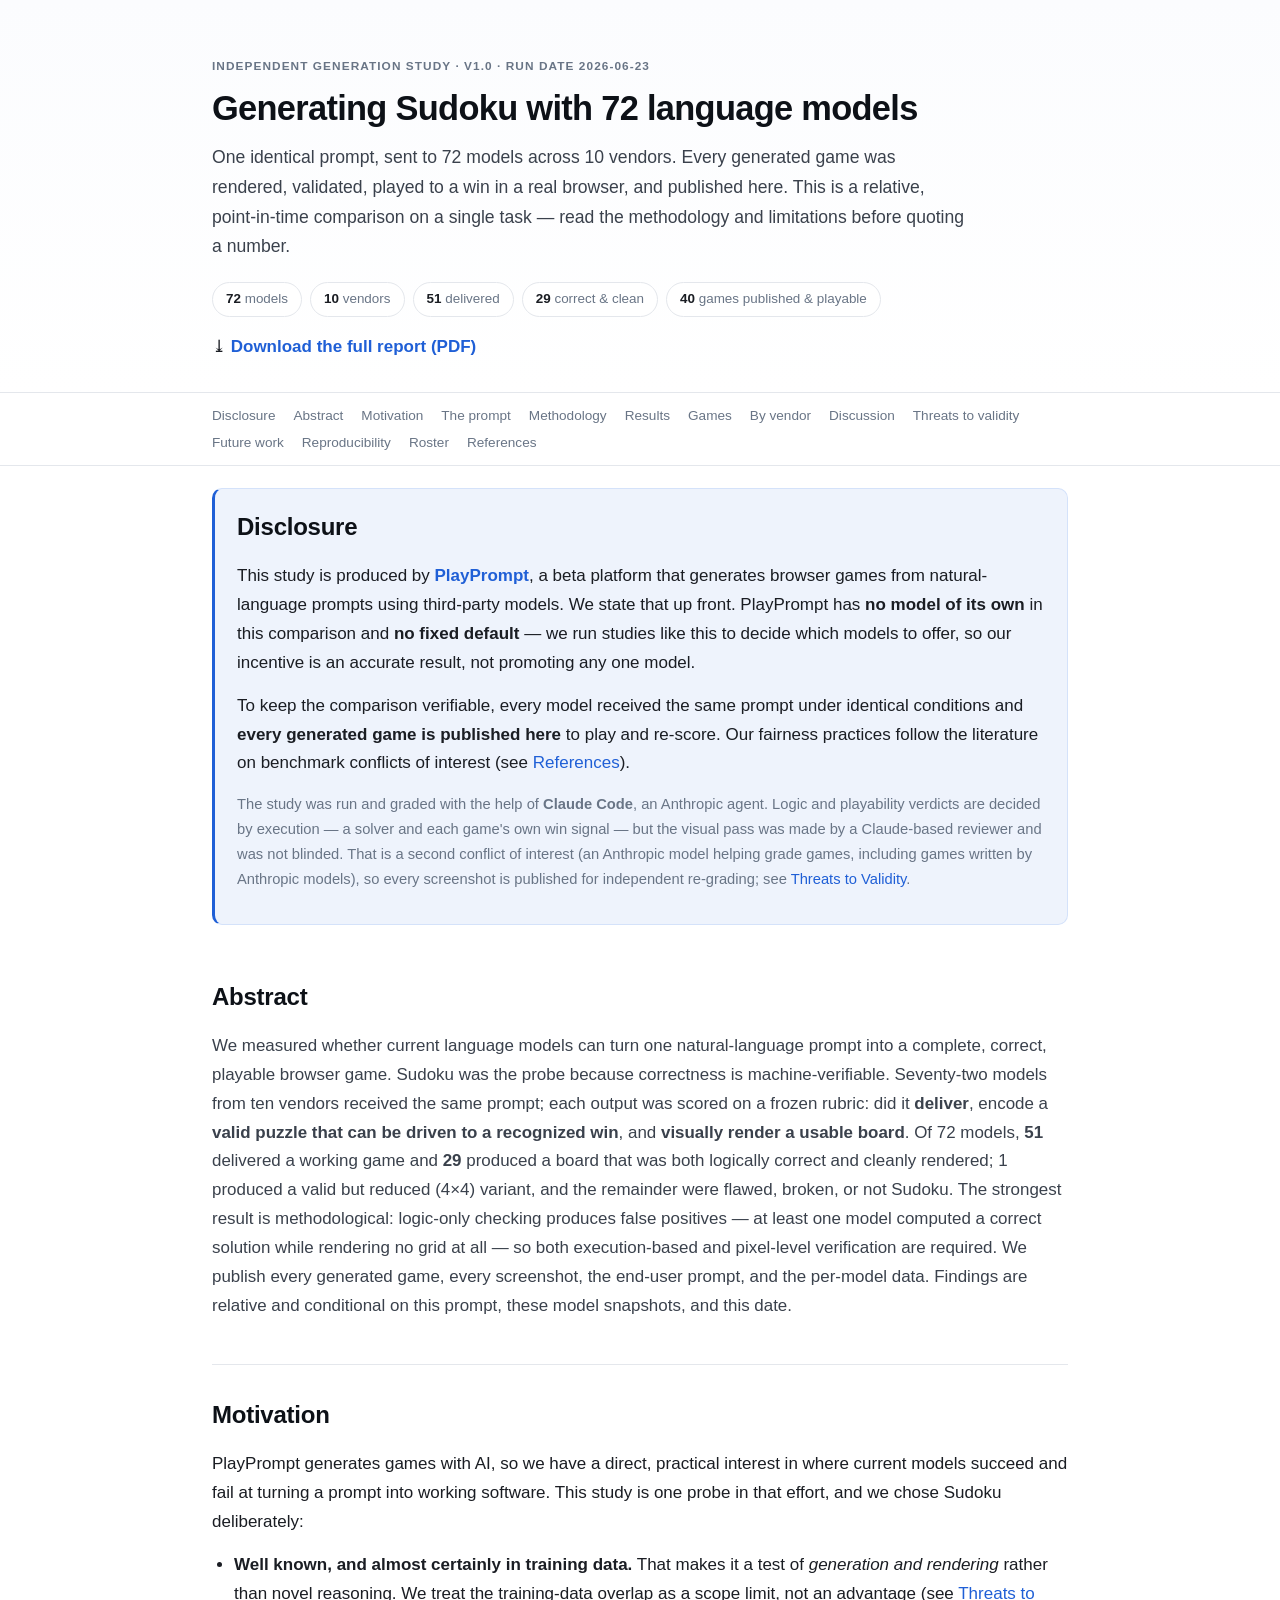
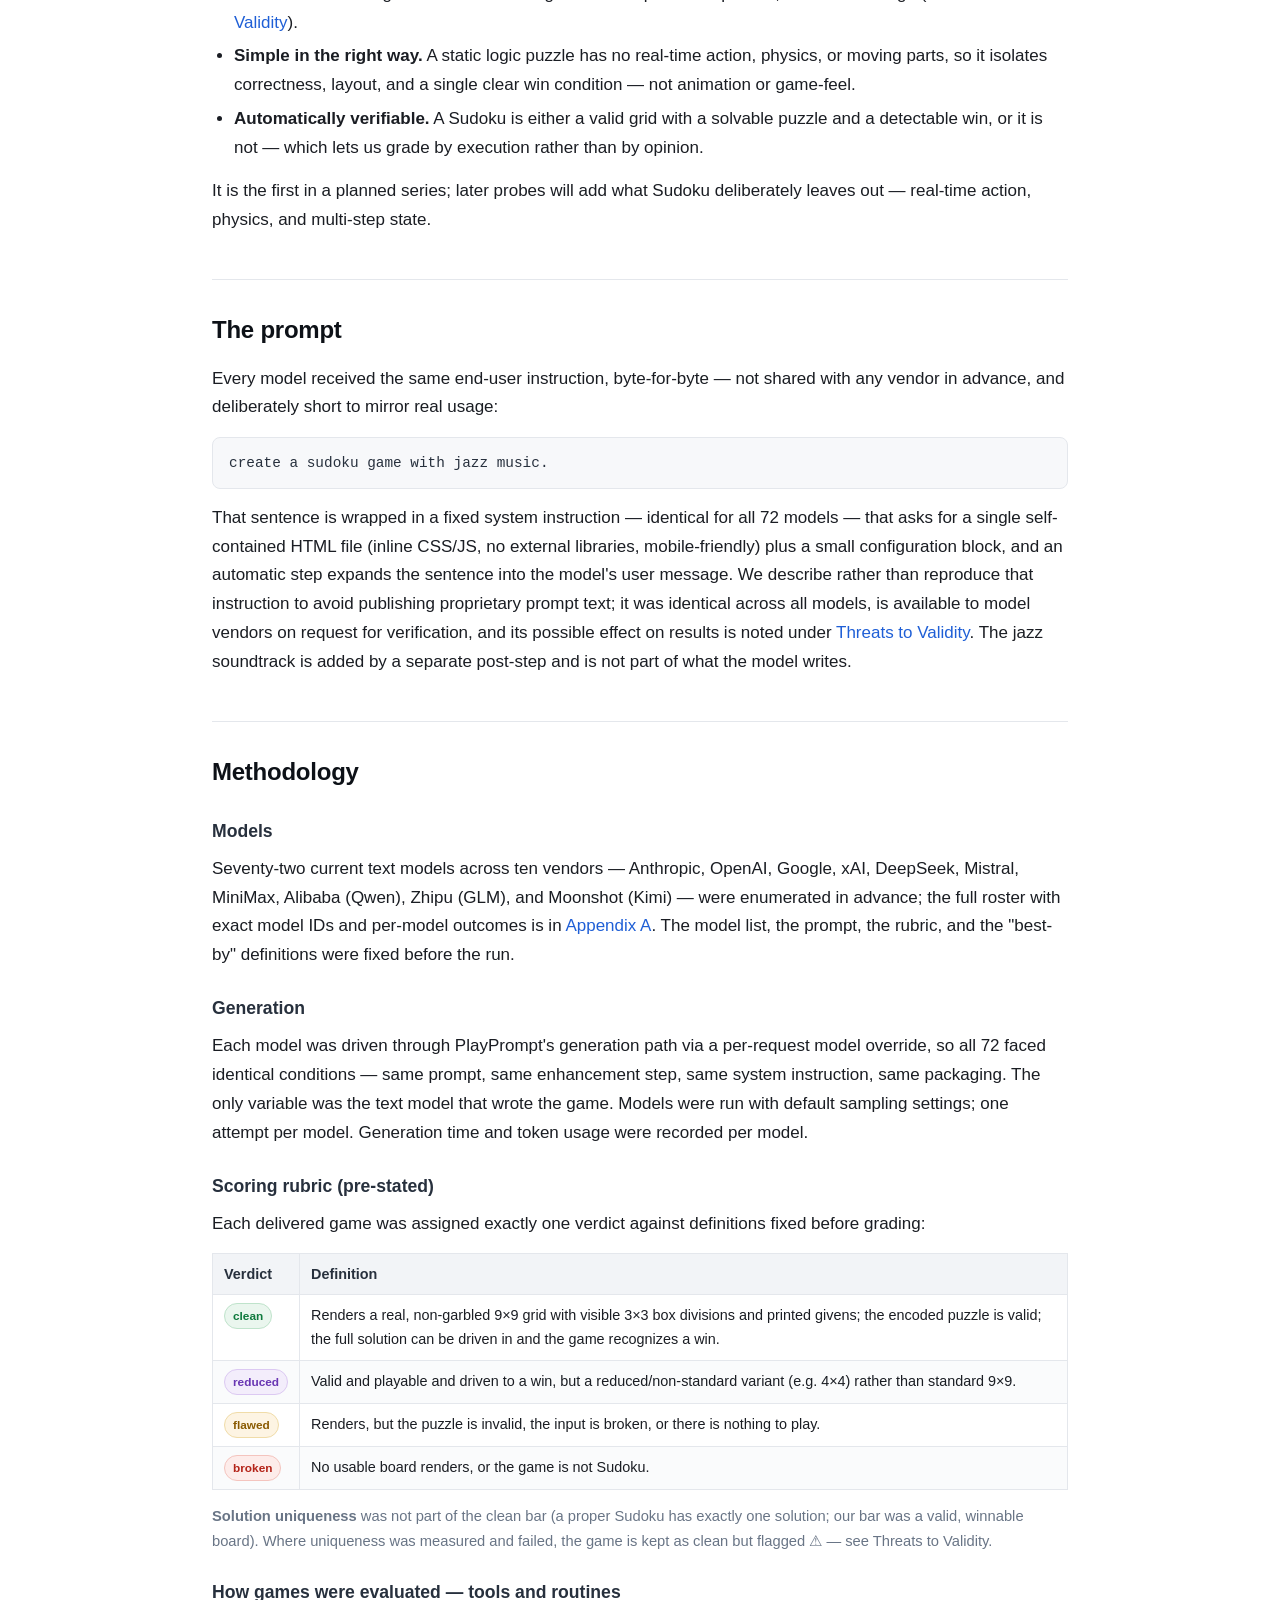
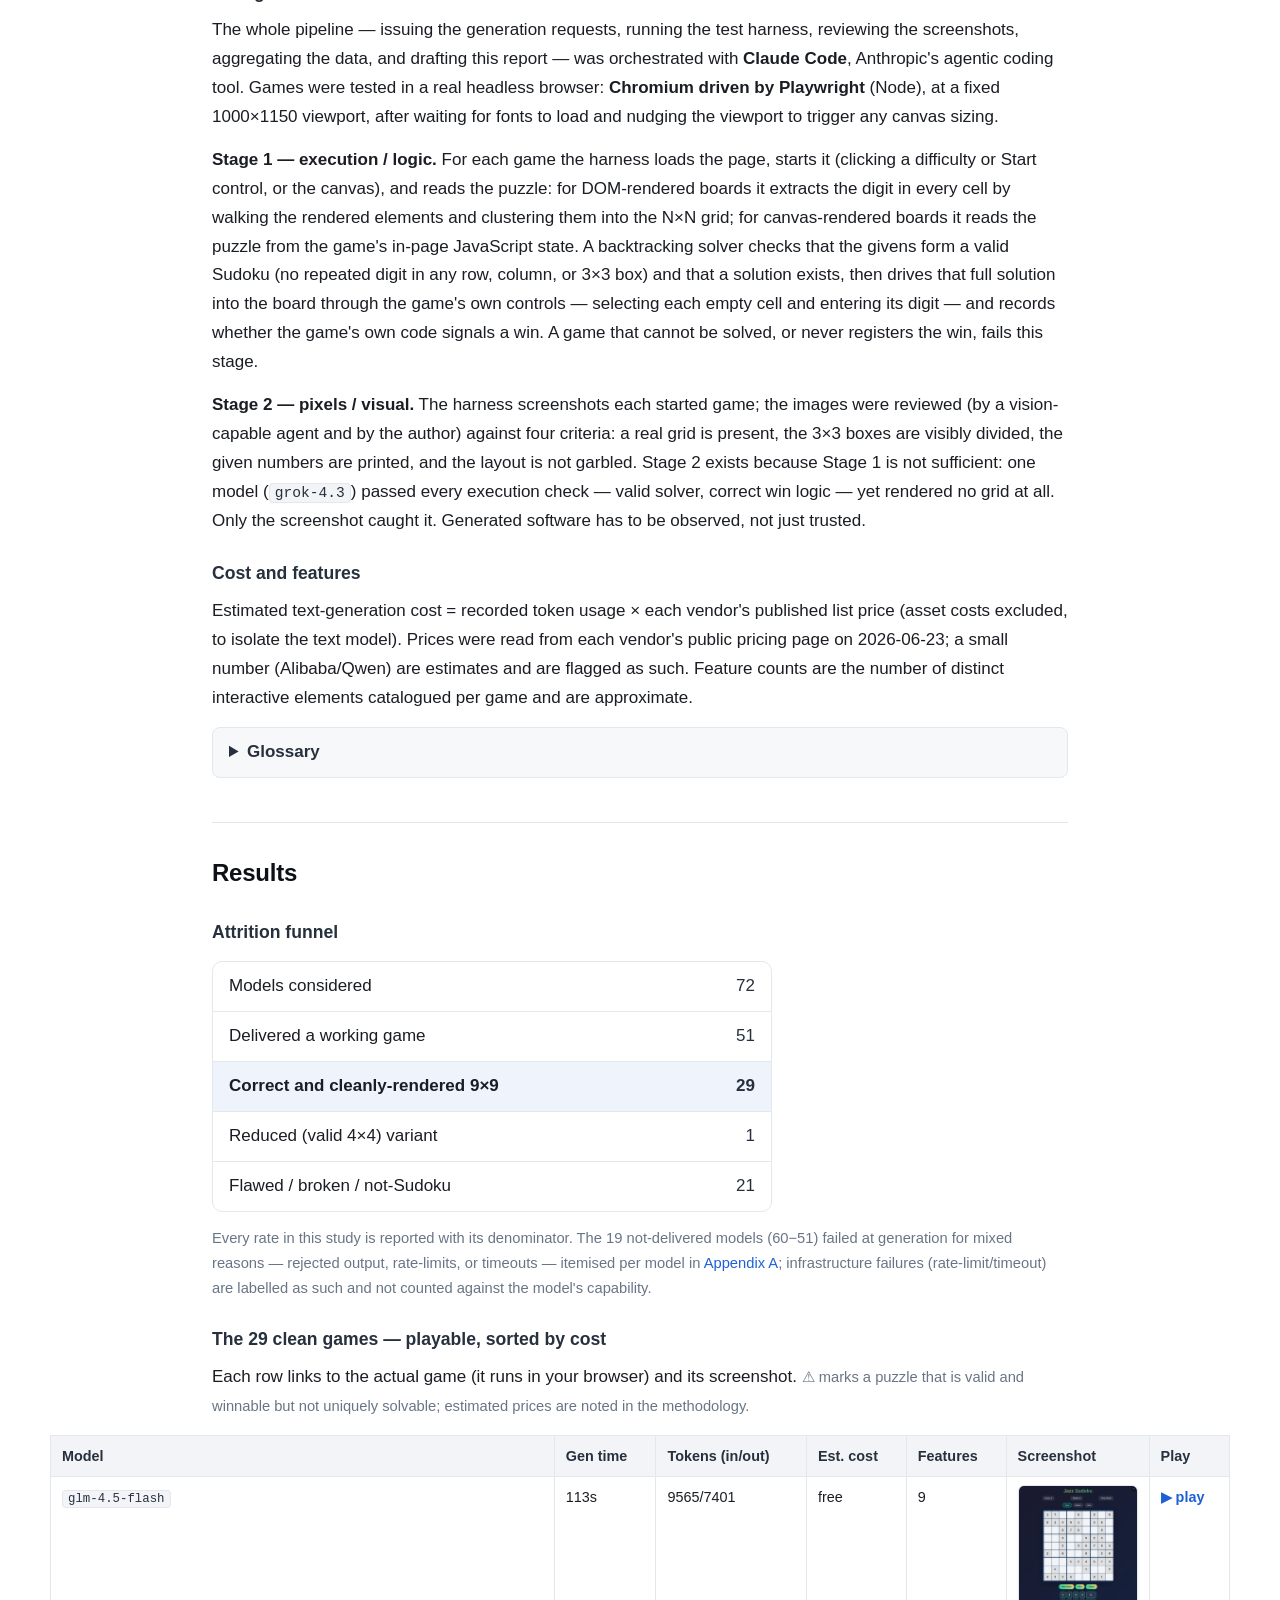
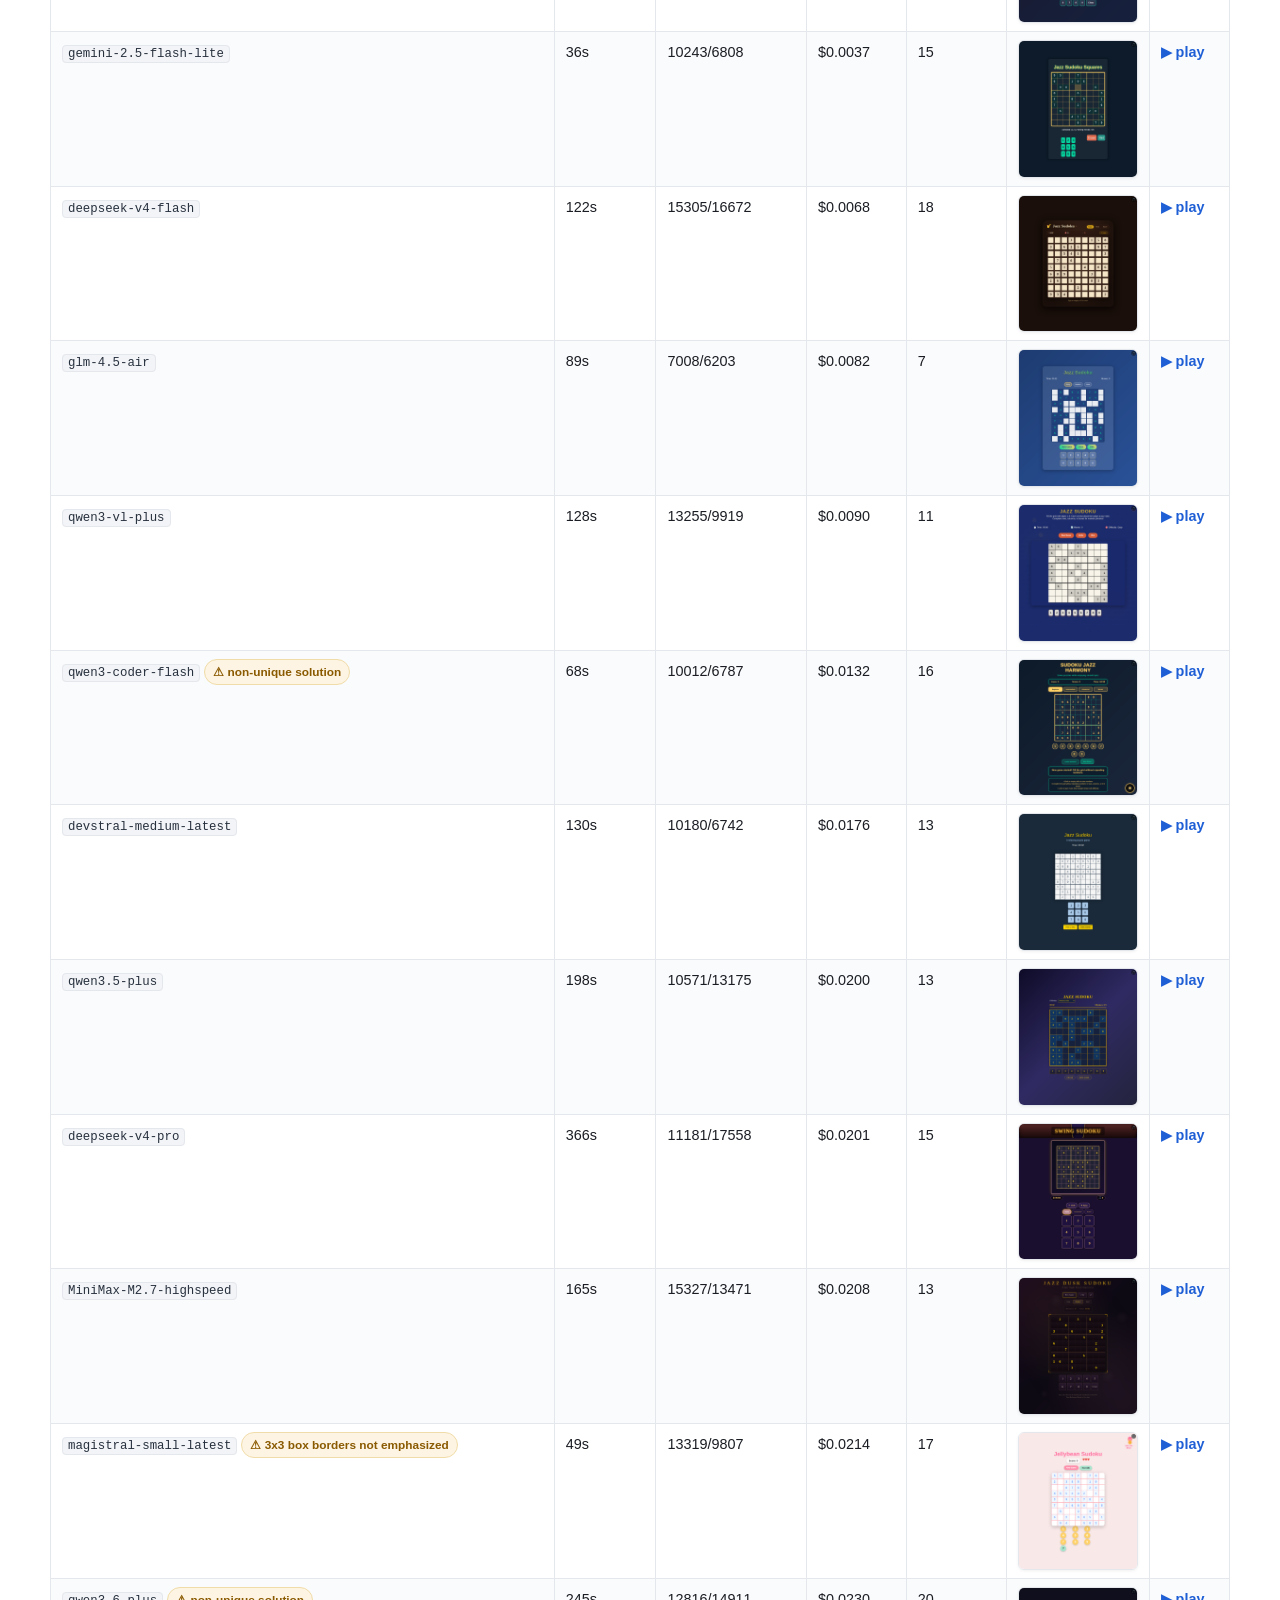
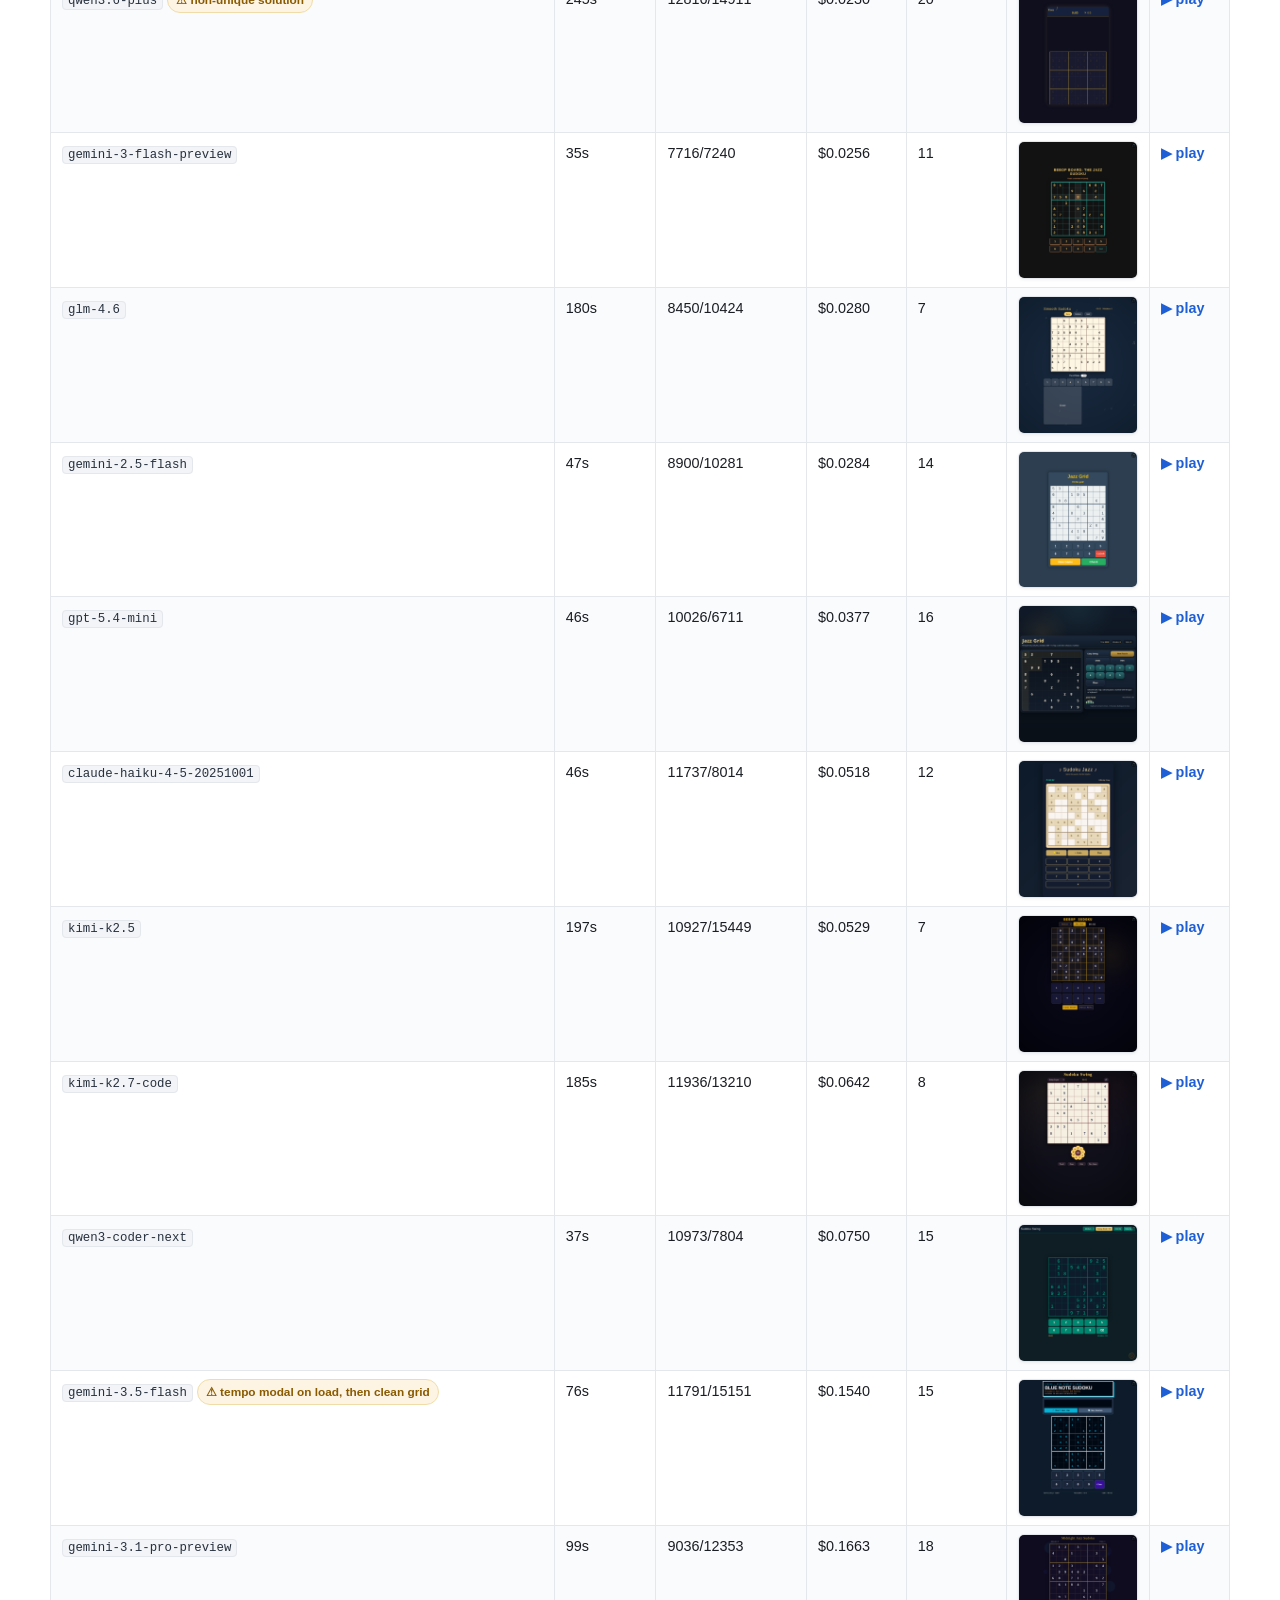
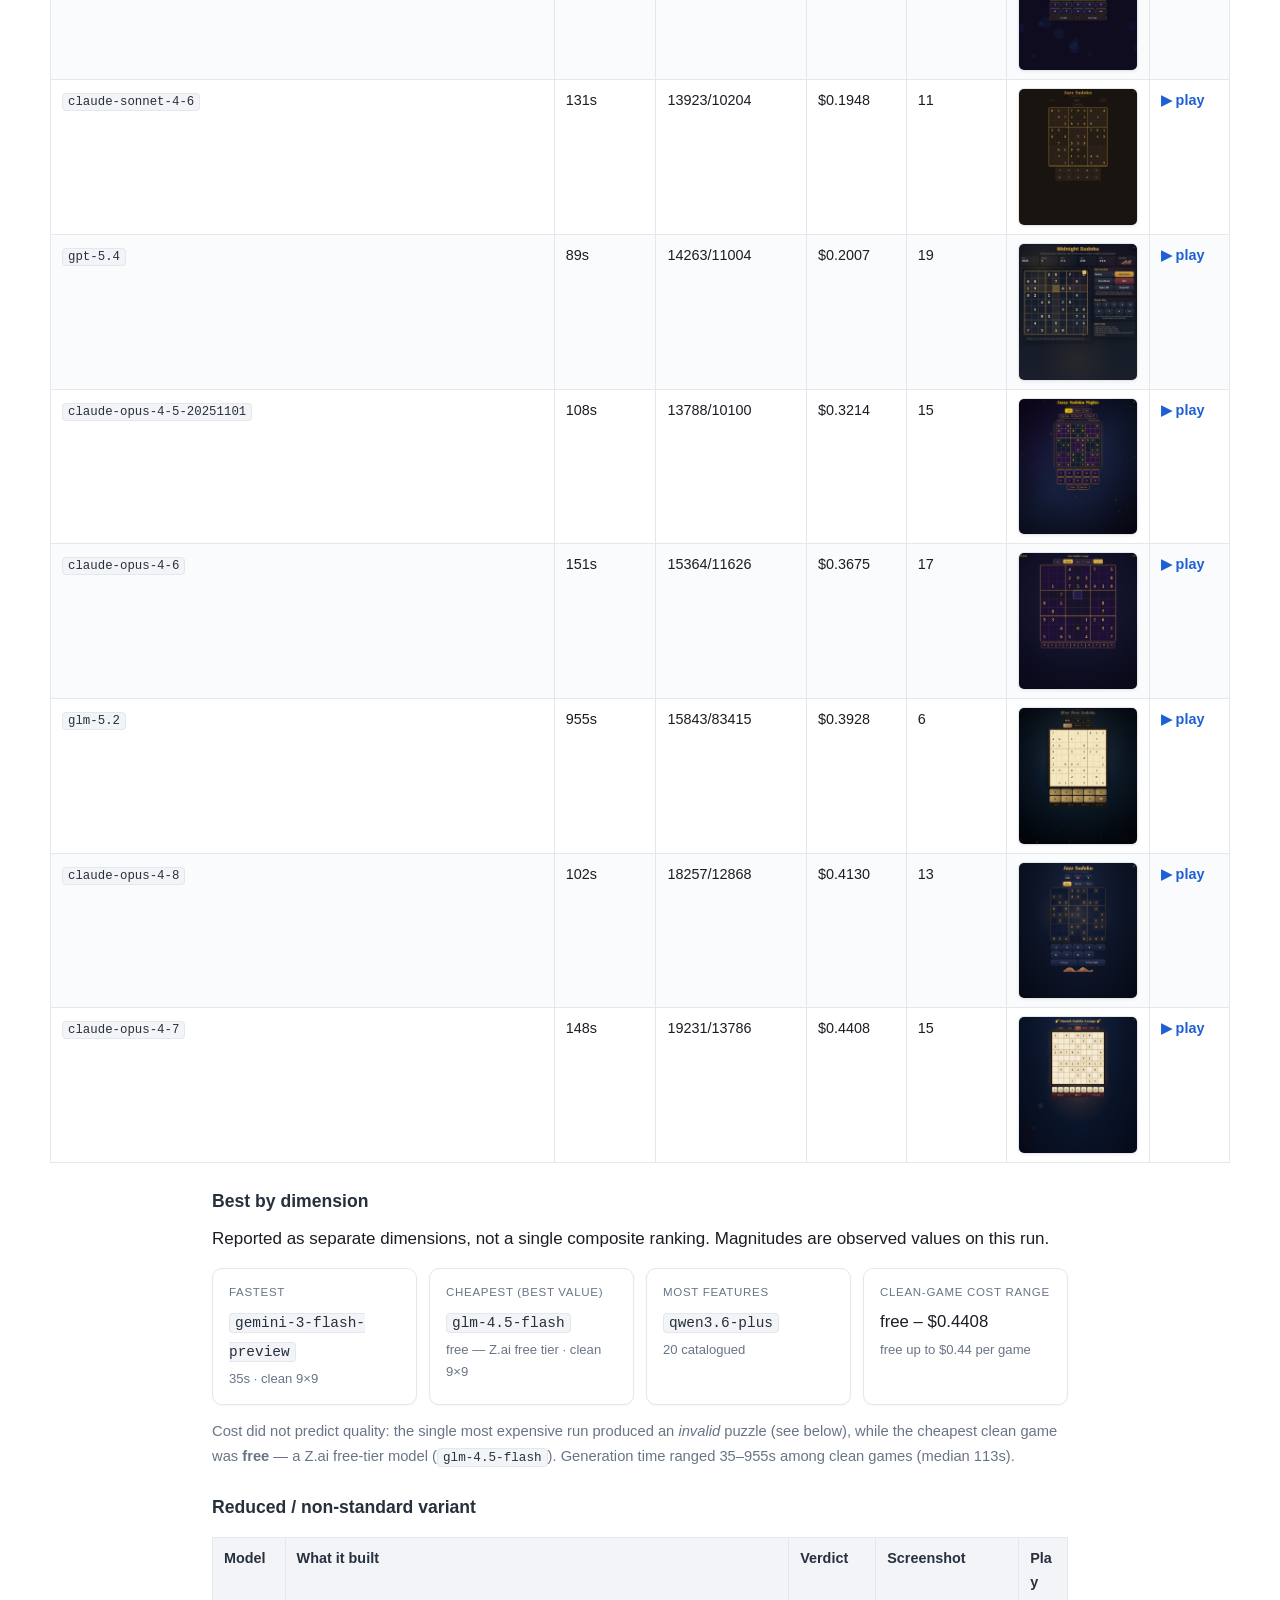
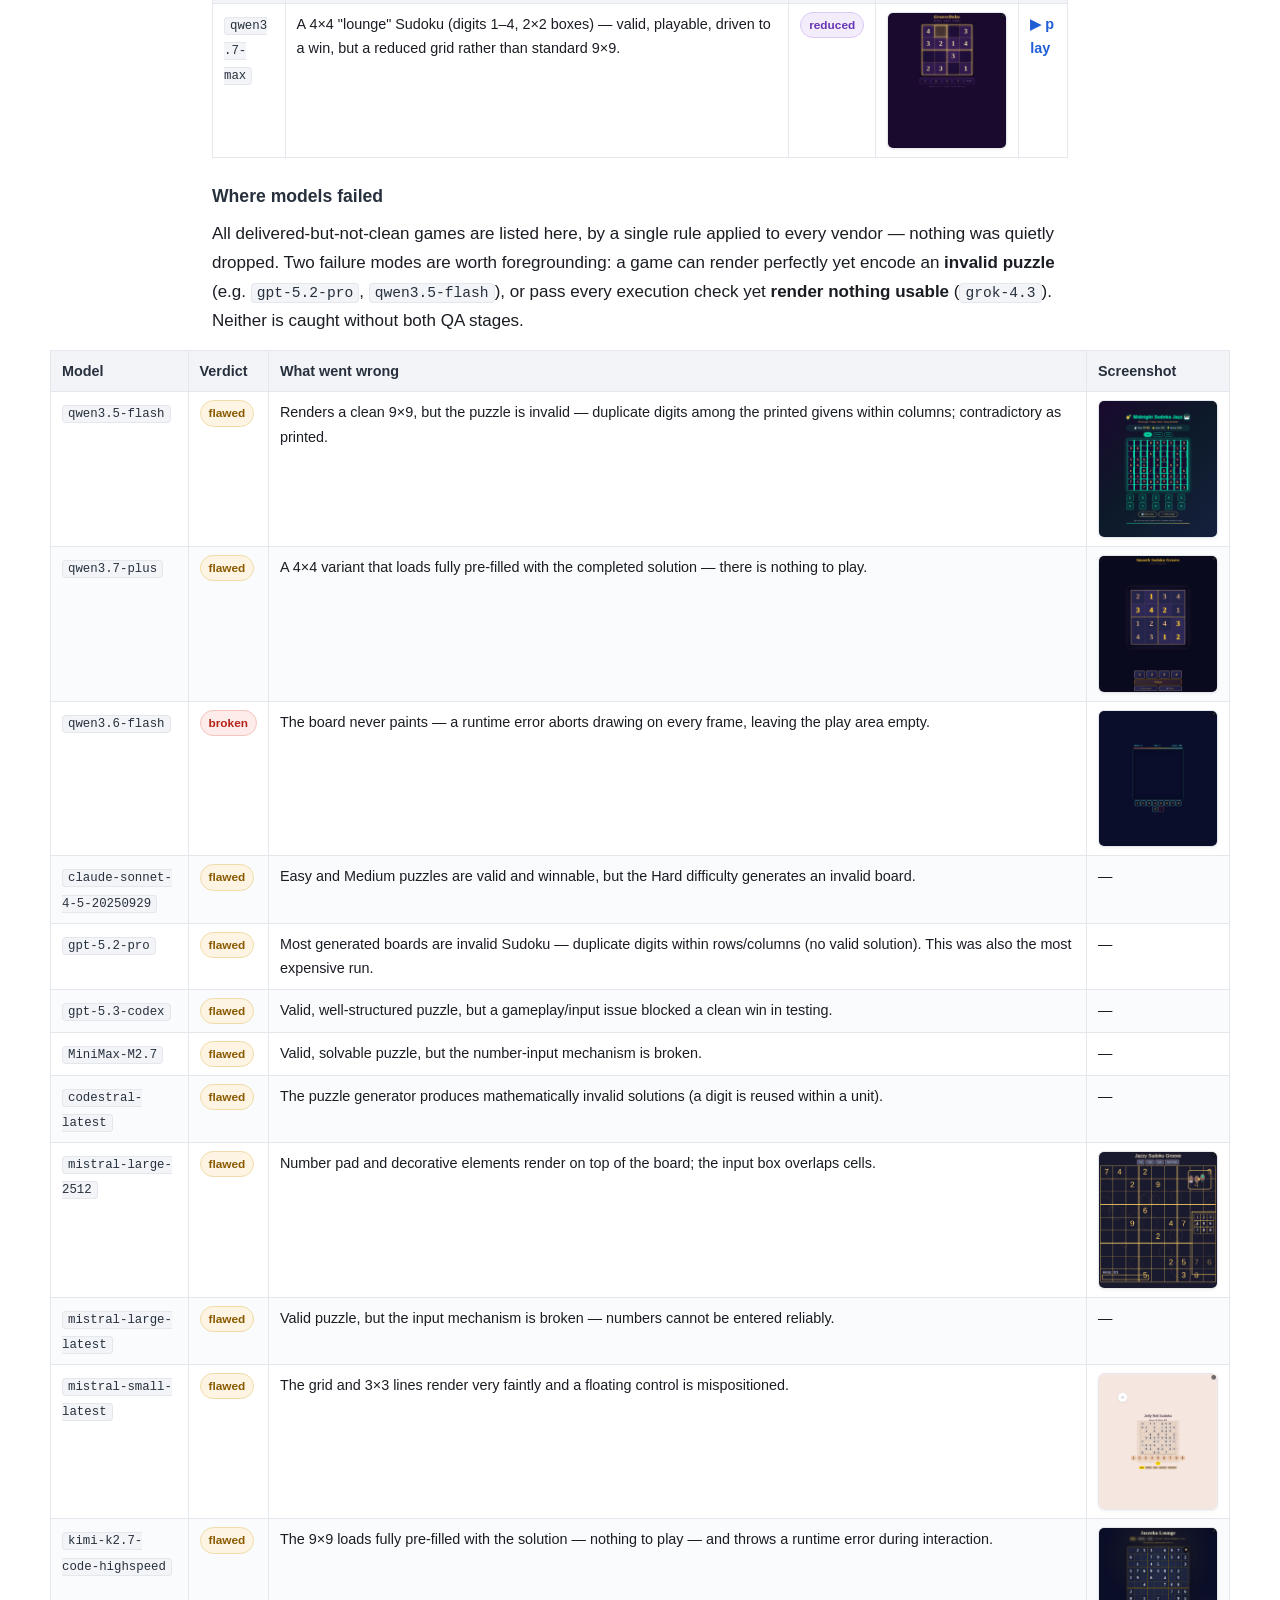
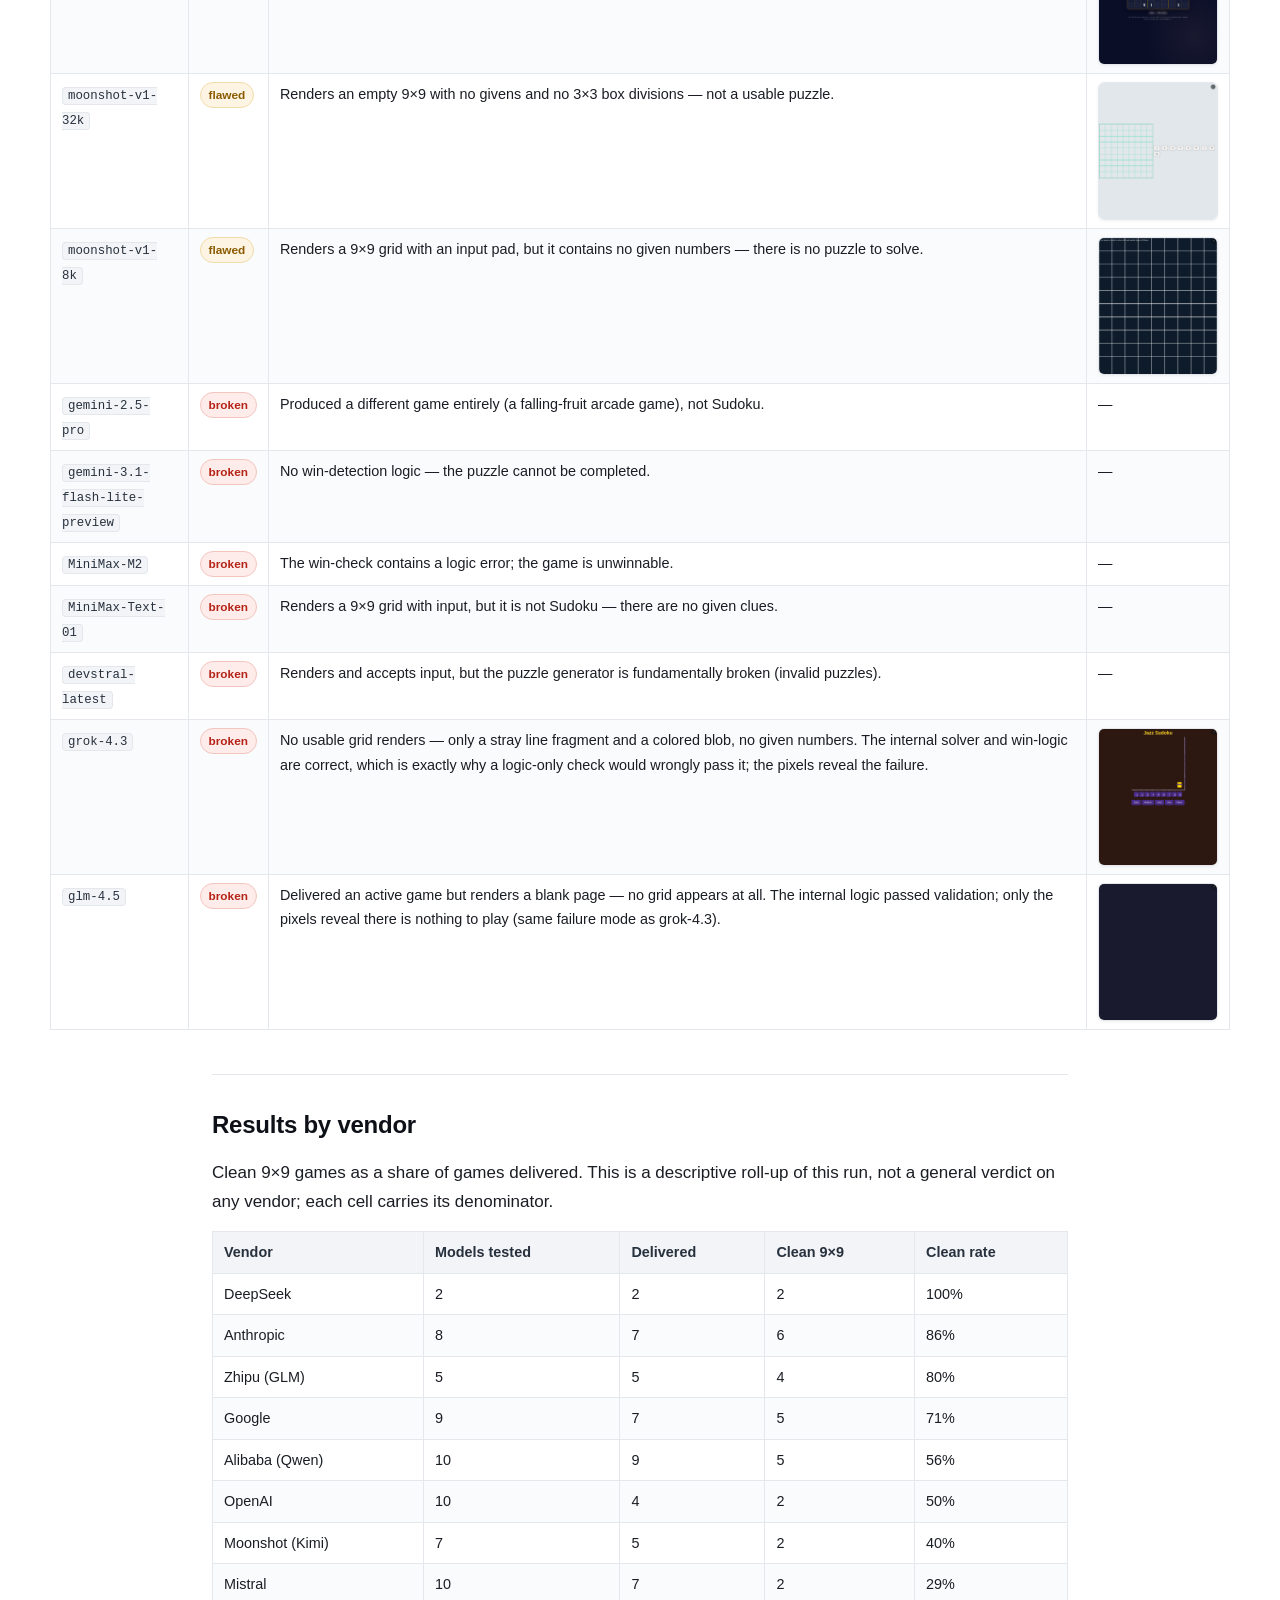
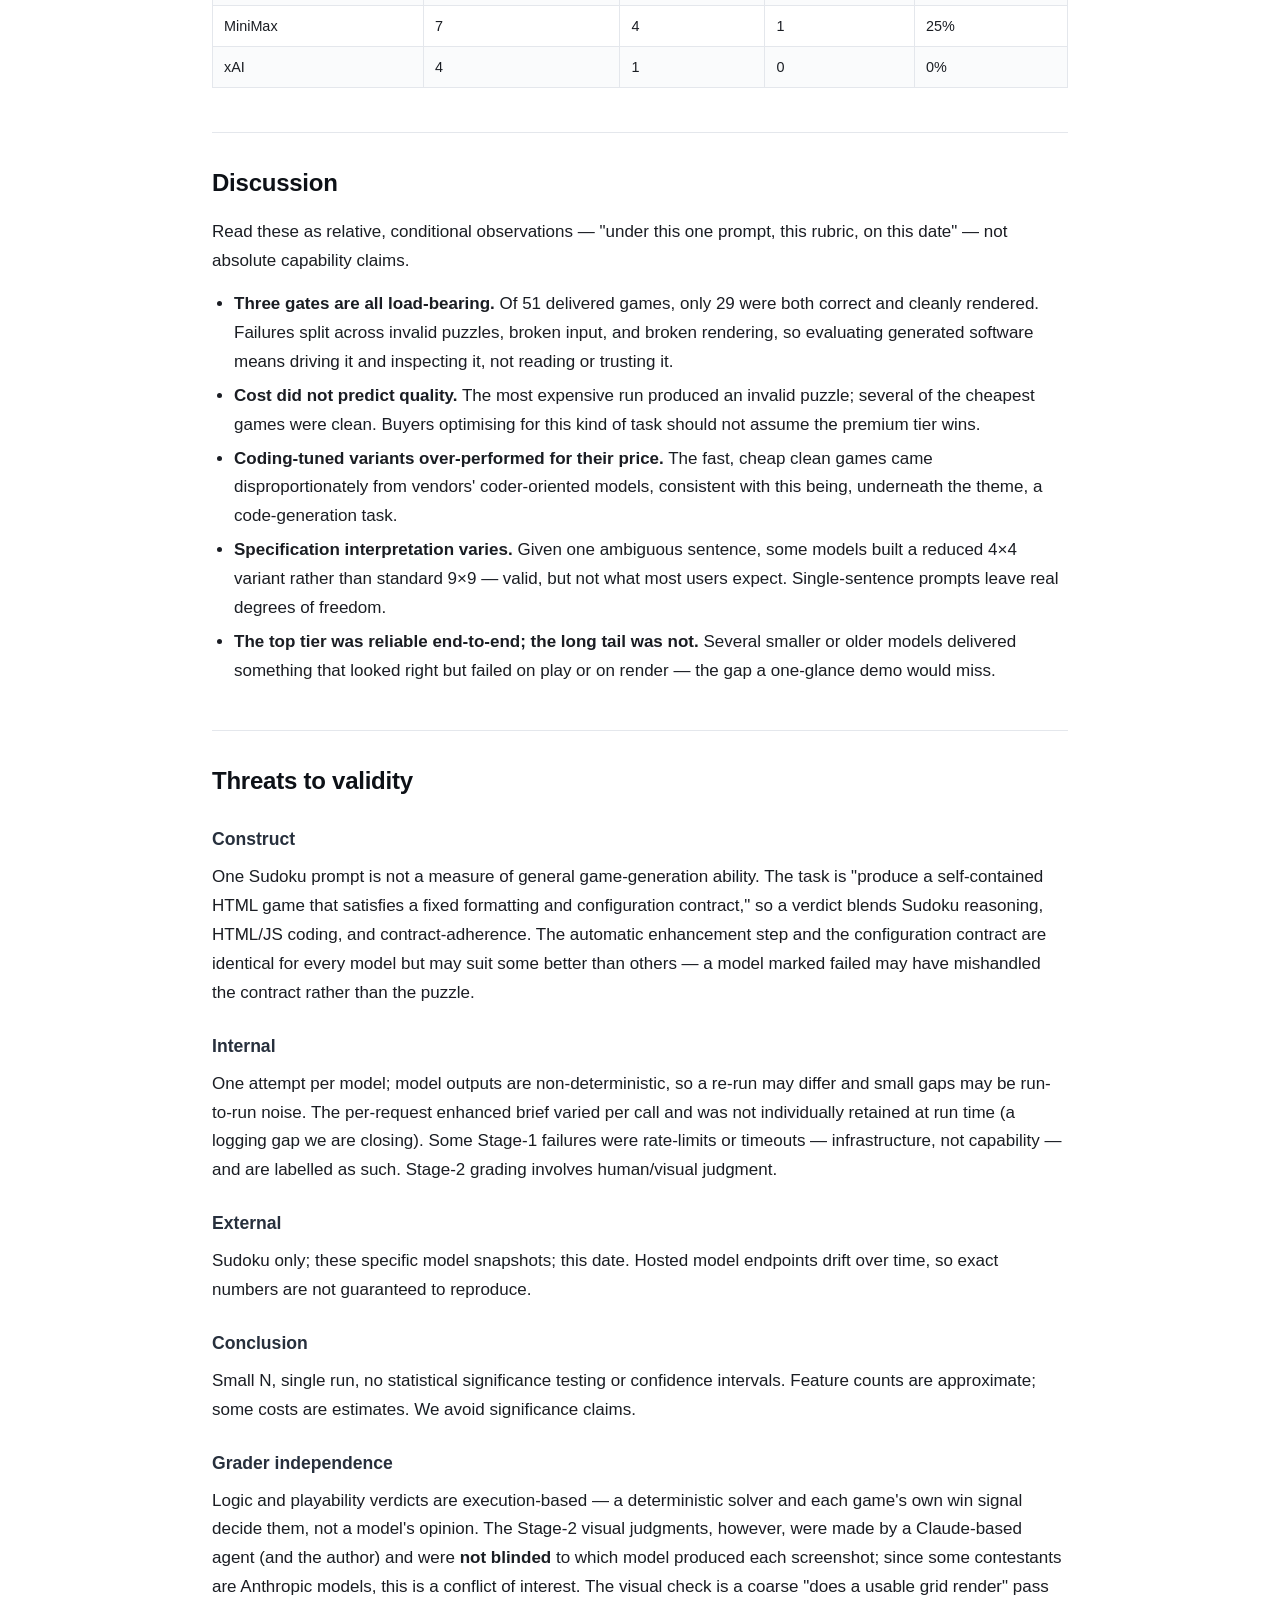
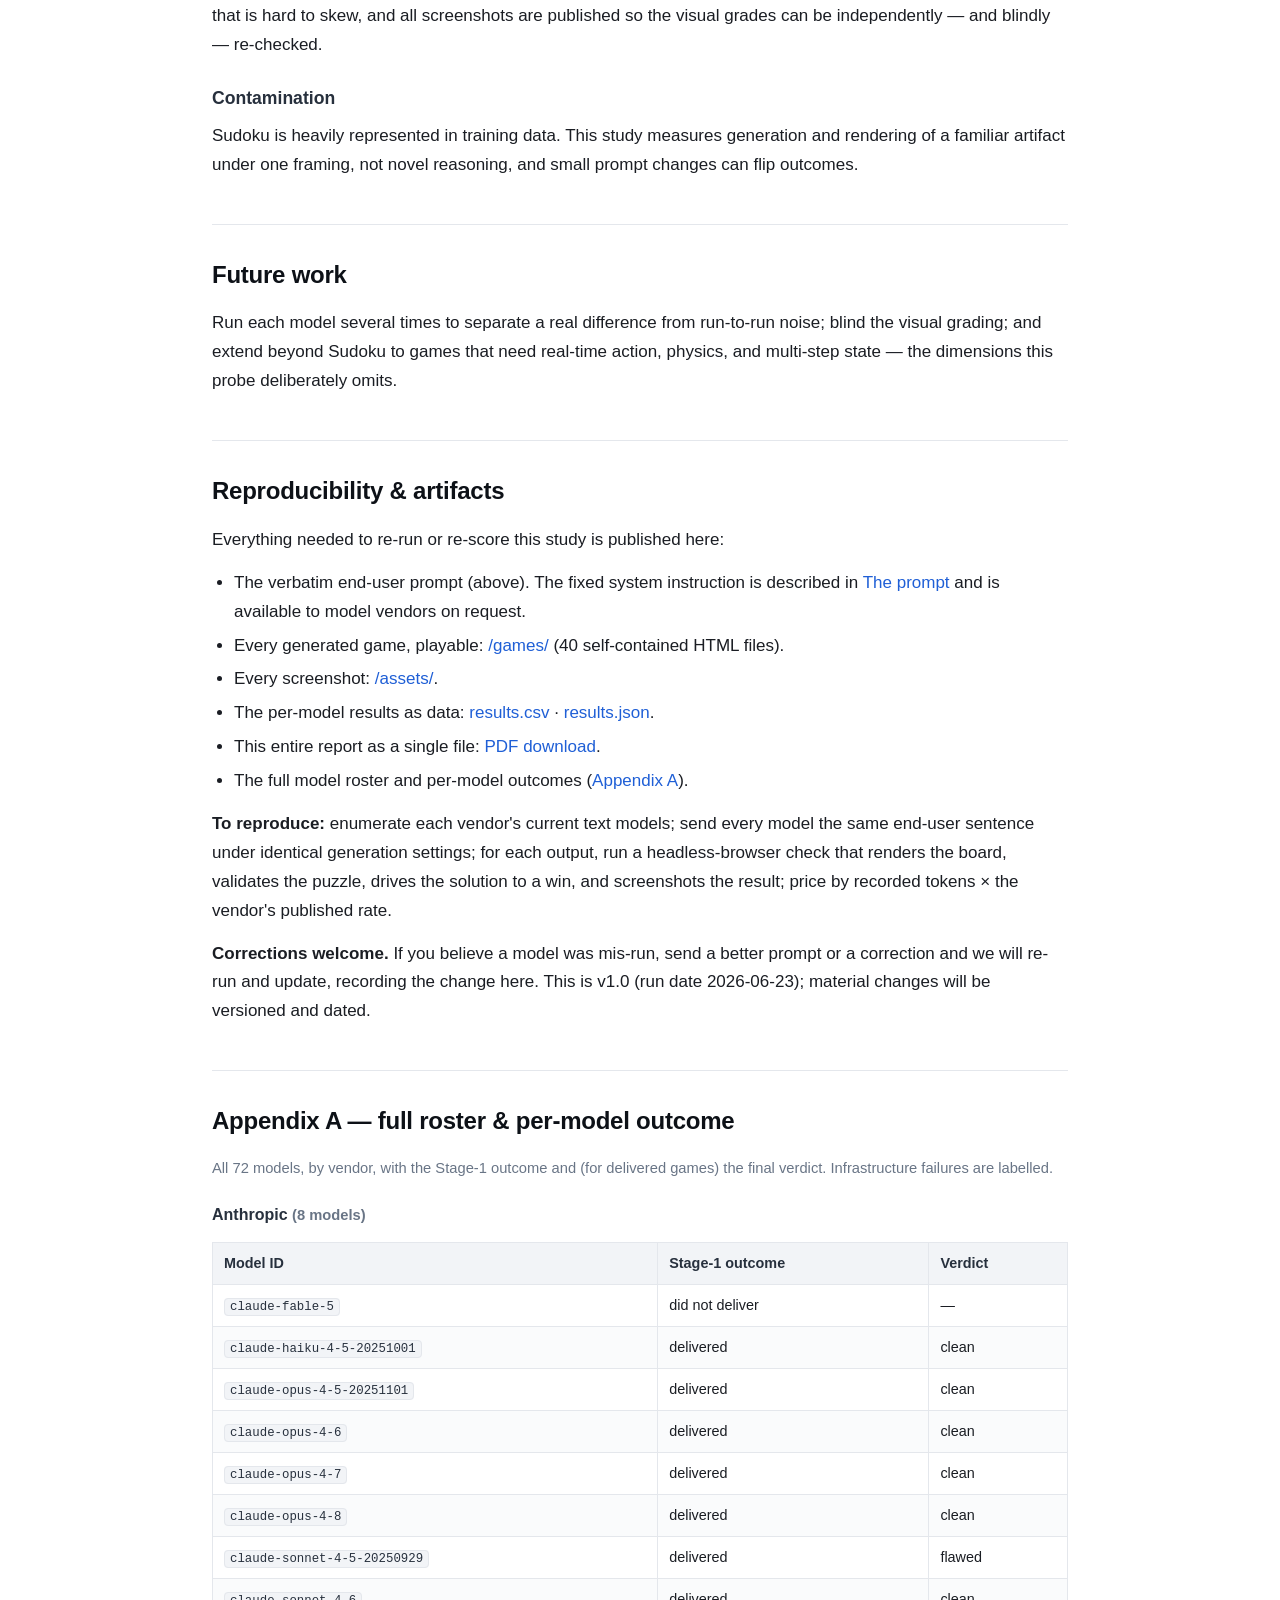
==== commit afd32aa9: "Fix stale title/counts in study: 60->72 in <title>, <h1>, methodology, and games count (30->40) The " ====
--- a/index.html
+++ b/index.html
@@ -1,13 +1,13 @@
 <!DOCTYPE html>
 <html lang="en"><head>
 <meta charset="UTF-8"><meta name="viewport" content="width=device-width, initial-scale=1">
-<title>Generating Sudoku with 60 Language Models — One Prompt, Machine-Tested, Every Game Published</title>
+<title>Generating Sudoku with 72 Language Models — One Prompt, Machine-Tested, Every Game Published</title>
 <meta name="description" content="An independent, reproducible generation study: 72 LLMs across 10 vendors, one identical prompt, each Sudoku game rendered, validated, played to a win, and published. Full methodology, data, prompt, and limitations.">
 <link rel="stylesheet" href="style.css">
 </head><body>
 <header class="hero"><div class="wrap">
 <p class="kicker">Independent generation study · v1.0 · run date 2026-06-23</p>
-<h1>Generating Sudoku with 60 language models</h1>
+<h1>Generating Sudoku with 72 language models</h1>
 <p class="sub">One identical prompt, sent to 72 models across 10 vendors. Every generated game was rendered, validated, played to a win in a real browser, and published here. This is a relative, point-in-time comparison on a single task — read the methodology and limitations before quoting a number.</p>
 <div class="badges">
 <span class="badge"><b>72</b> models</span><span class="badge"><b>10</b> vendors</span>
@@ -55,7 +55,7 @@
 <h3>Models</h3>
 <p>Seventy-two current text models across ten vendors — Anthropic, OpenAI, Google, xAI, DeepSeek, Mistral, MiniMax, Alibaba (Qwen), Zhipu (GLM), and Moonshot (Kimi) — were enumerated in advance; the full roster with exact model IDs and per-model outcomes is in <a href="#appendixA">Appendix&nbsp;A</a>. The model list, the prompt, the rubric, and the "best-by" definitions were fixed before the run.</p>
 <h3>Generation</h3>
-<p>Each model was driven through PlayPrompt's generation path via a per-request model override, so all 60 faced identical conditions — same prompt, same enhancement step, same system instruction, same packaging. The only variable was the text model that wrote the game. Models were run with default sampling settings; one attempt per model. Generation time and token usage were recorded per model.</p>
+<p>Each model was driven through PlayPrompt's generation path via a per-request model override, so all 72 faced identical conditions — same prompt, same enhancement step, same system instruction, same packaging. The only variable was the text model that wrote the game. Models were run with default sampling settings; one attempt per model. Generation time and token usage were recorded per model.</p>
 <h3>Scoring rubric (pre-stated)</h3>
 <p>Each delivered game was assigned exactly one verdict against definitions fixed before grading:</p>
 <table><thead><tr><th>Verdict</th><th>Definition</th></tr></thead><tbody>
@@ -157,7 +157,7 @@
 <p>Everything needed to re-run or re-score this study is published here:</p>
 <ul class="tight">
 <li>The verbatim end-user prompt (above). The fixed system instruction is described in <a href="#prompt">The prompt</a> and is available to model vendors on request.</li>
-<li>Every generated game, playable: <a href="games/">/games/</a> (30 self-contained HTML files).</li>
+<li>Every generated game, playable: <a href="games/">/games/</a> (40 self-contained HTML files).</li>
 <li>Every screenshot: <a href="assets/">/assets/</a>.</li>
 <li>The per-model results as data: <a href="data/results.csv">results.csv</a> · <a href="data/results.json">results.json</a>.</li>
 <li>This entire report as a single file: <a href="sudoku-llm-study-2026-06-23.pdf">PDF download</a>.</li>
@@ -194,5 +194,5 @@
 </section>
 
 </main>
-<footer class="wrap"><p>Independent generation study · v1.0 · run date 2026-06-23 · 51 games generated, 30 published as playable · produced by <a href="https://playprompt.org" target="_blank" rel="noopener">PlayPrompt</a>.</p></footer>
+<footer class="wrap"><p>Independent generation study · v1.0 · run date 2026-06-23 · 51 games generated, 40 published as playable · produced by <a href="https://playprompt.org" target="_blank" rel="noopener">PlayPrompt</a>.</p></footer>
 </body></html>
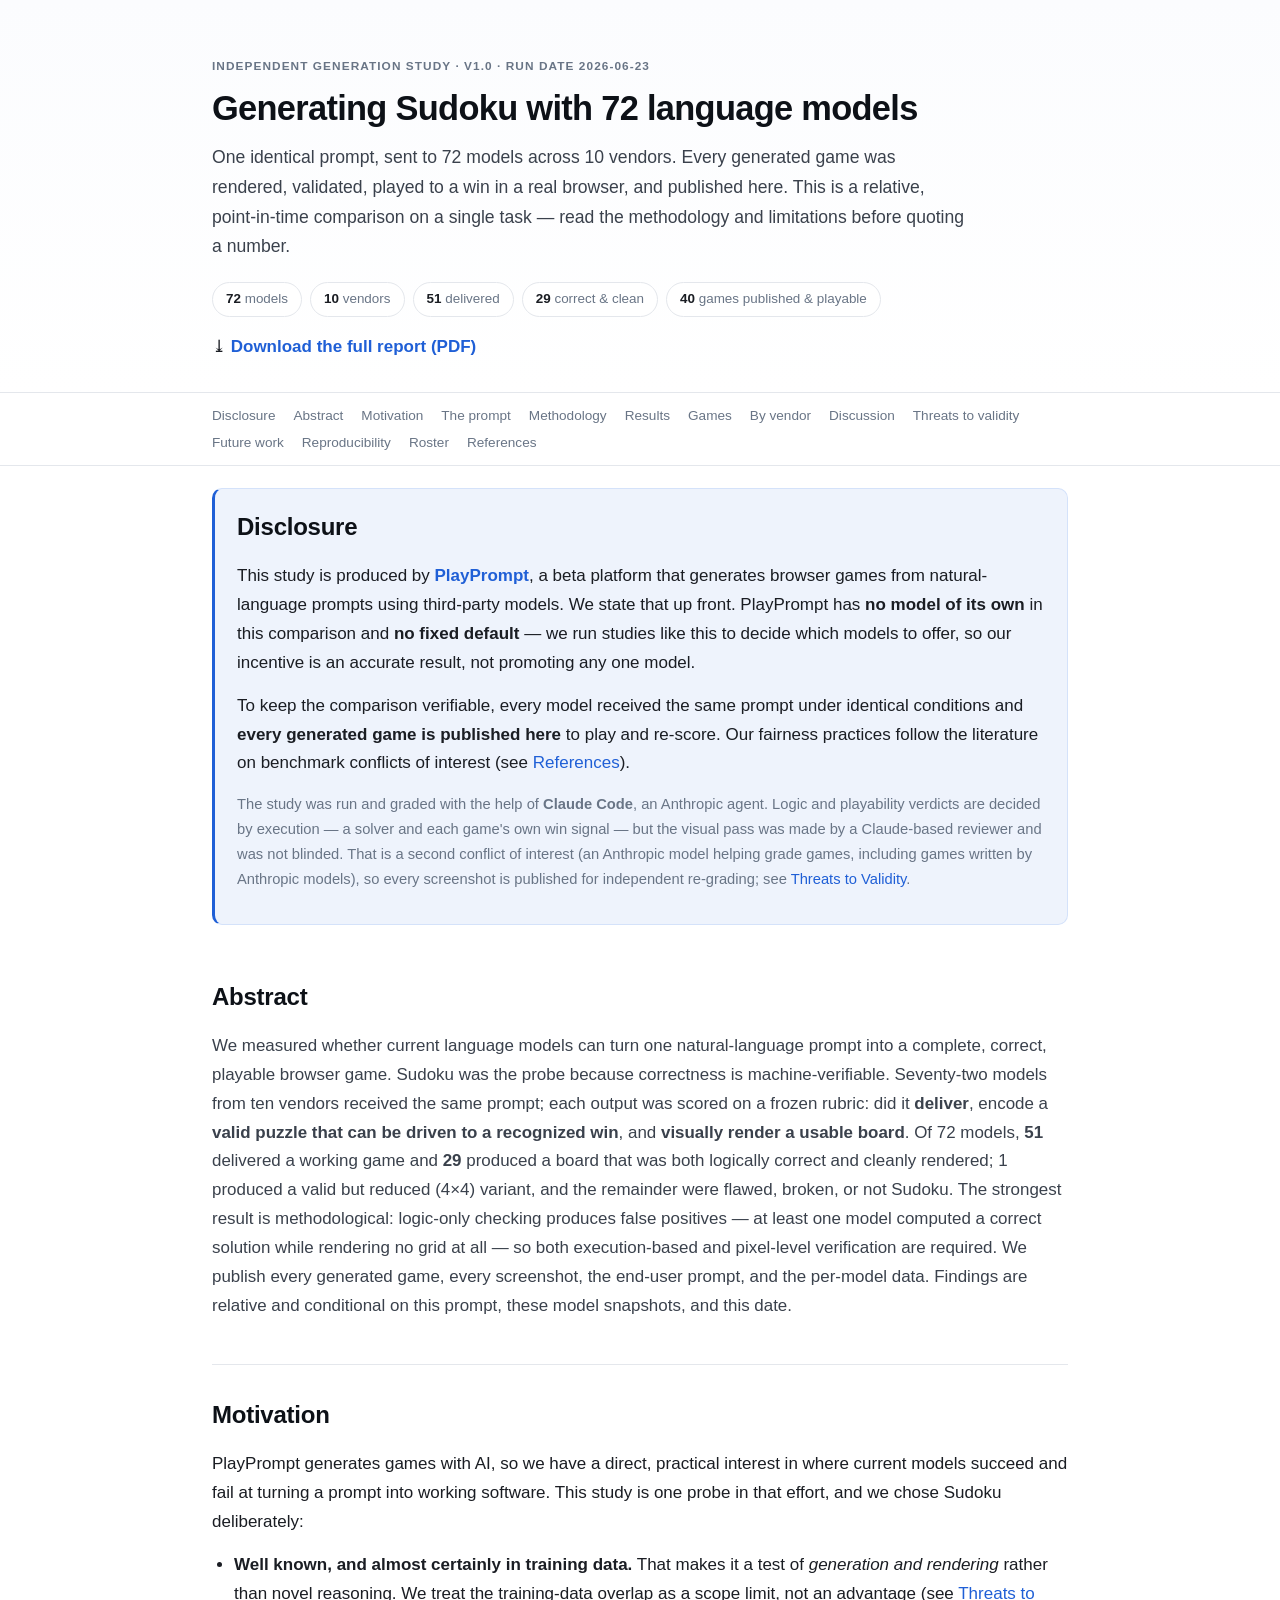
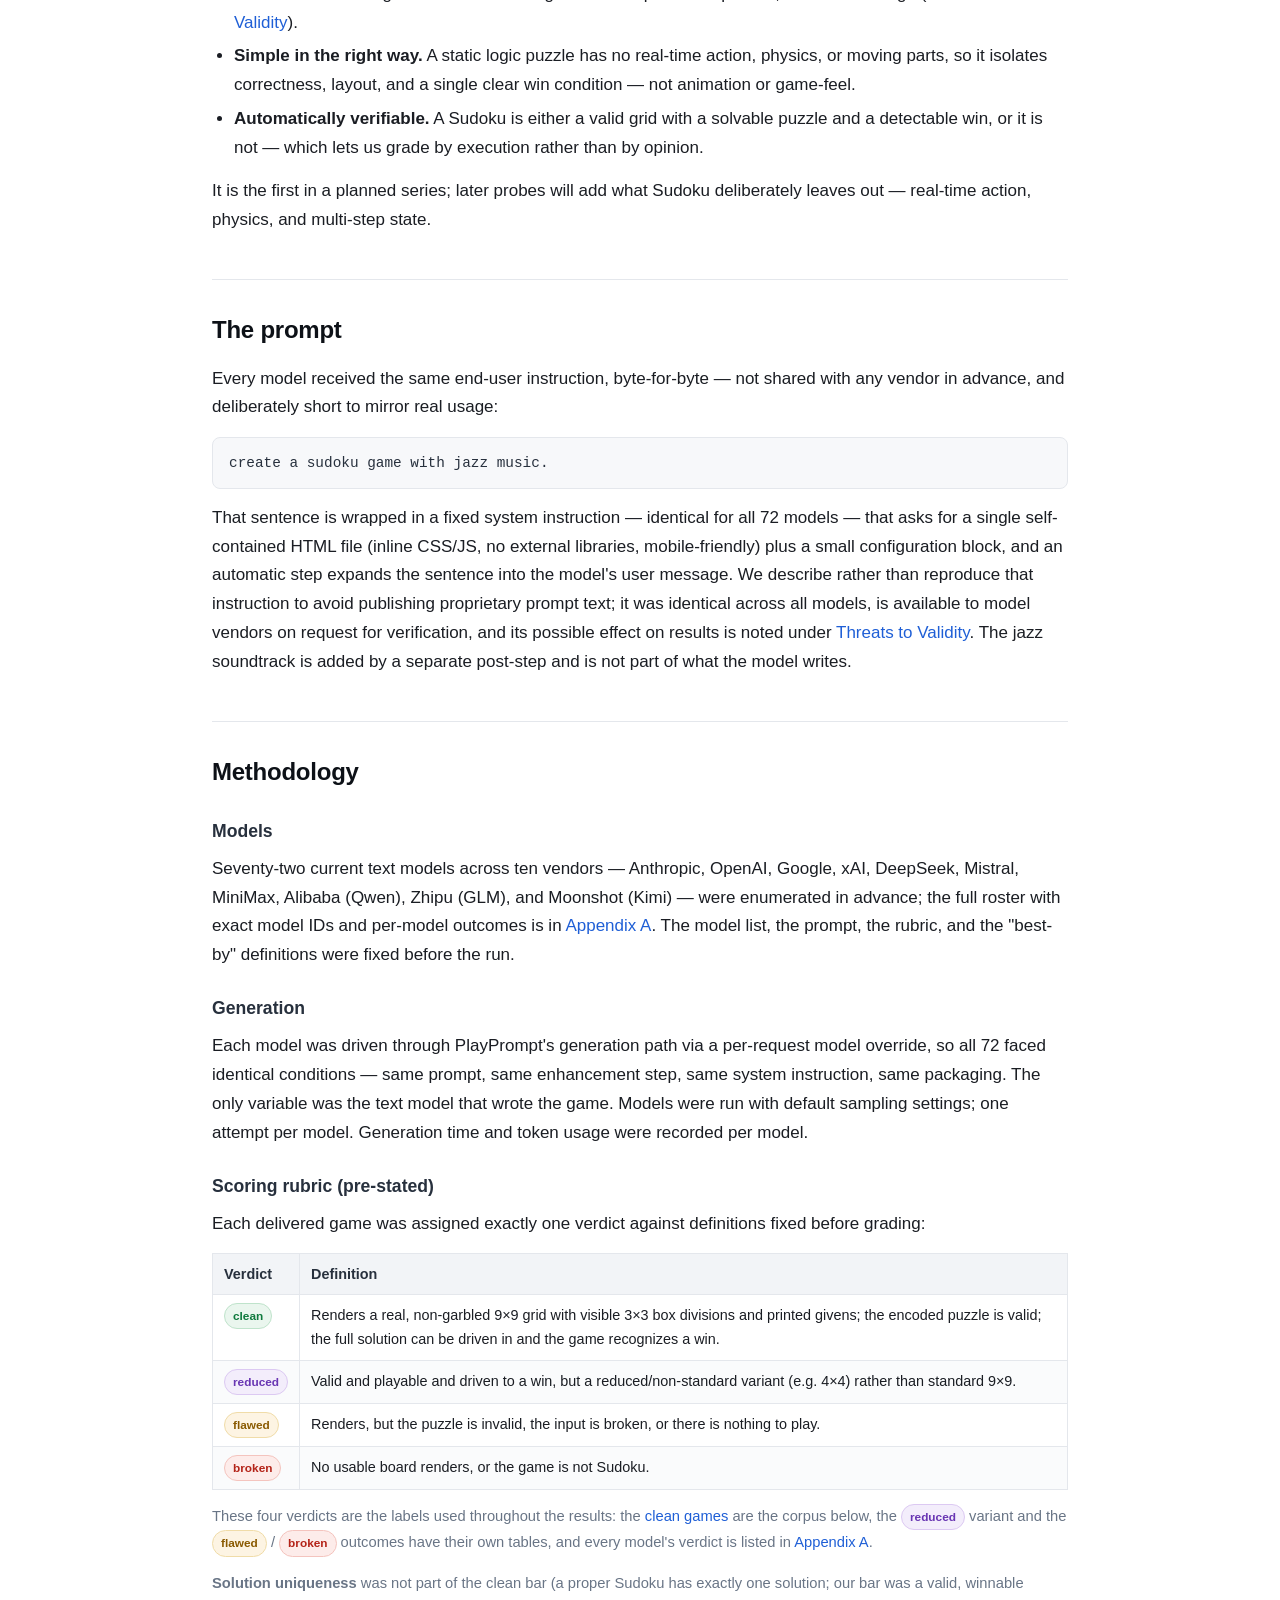
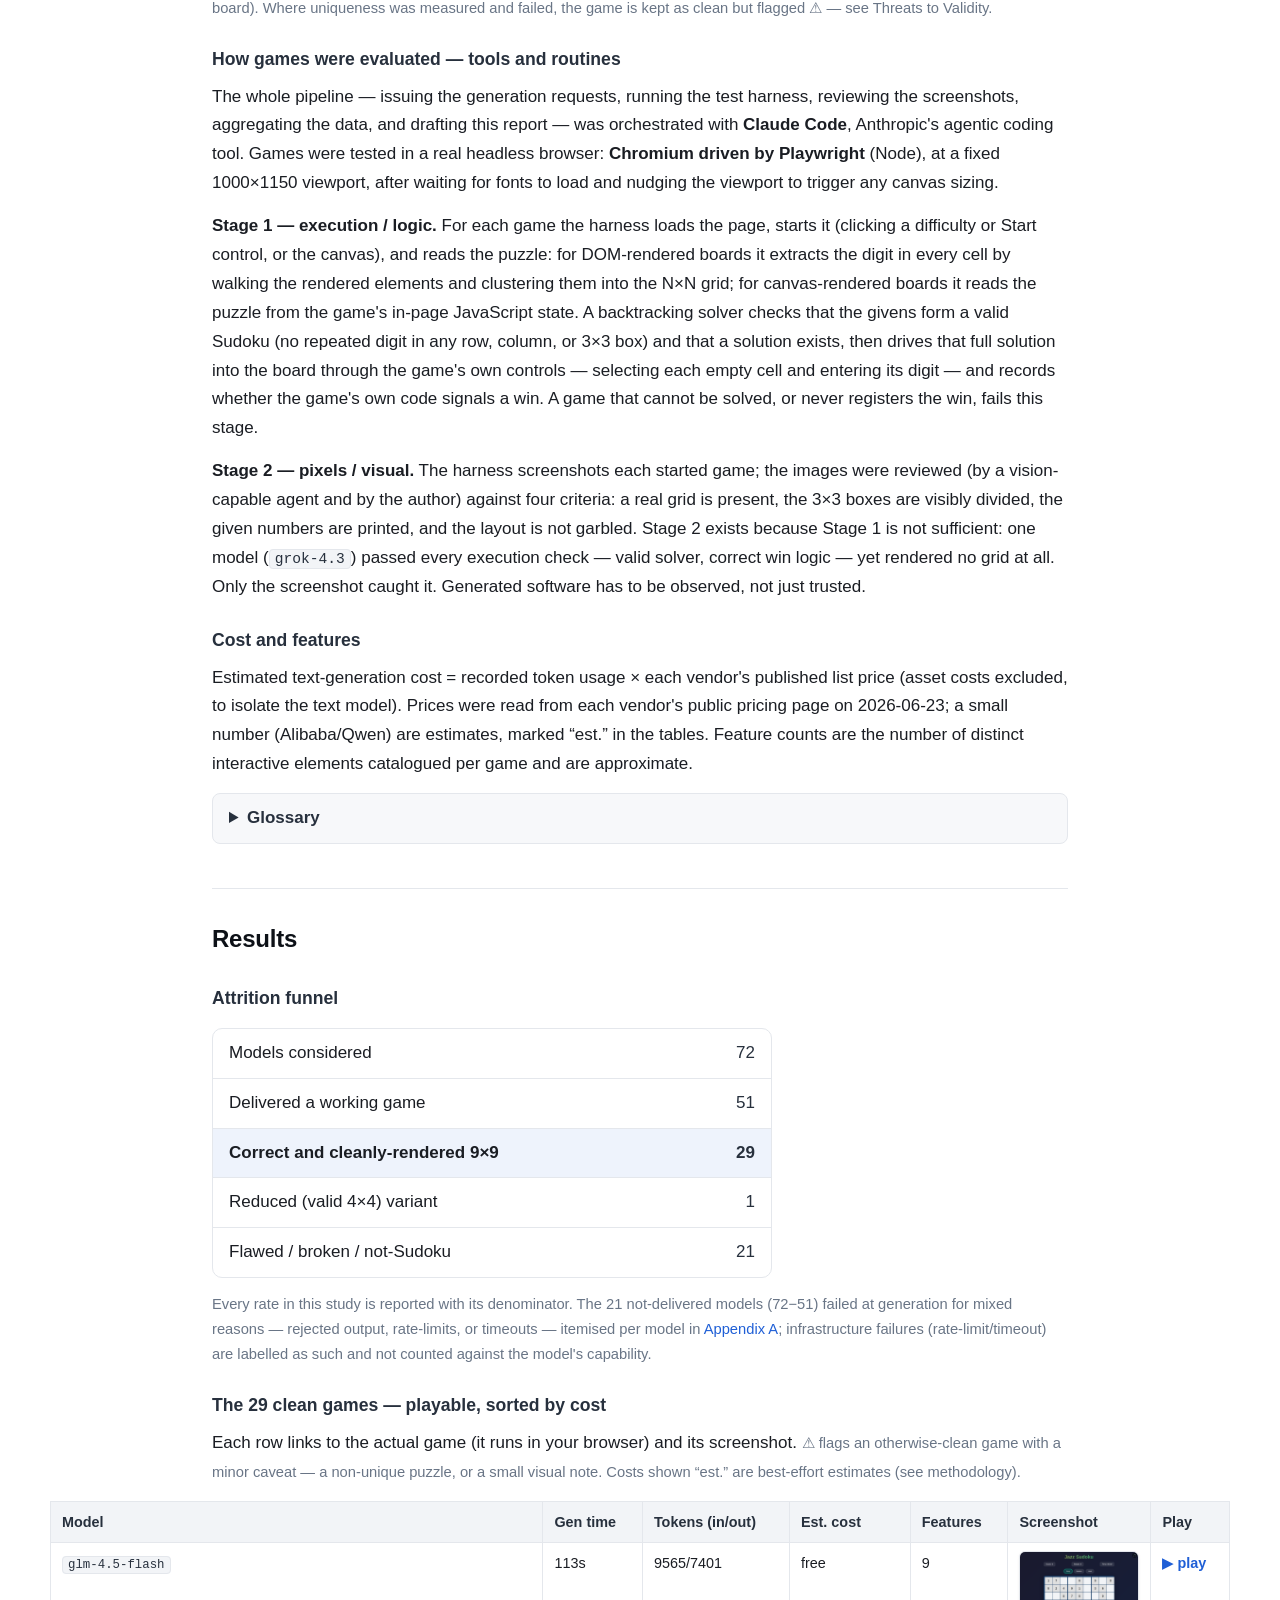
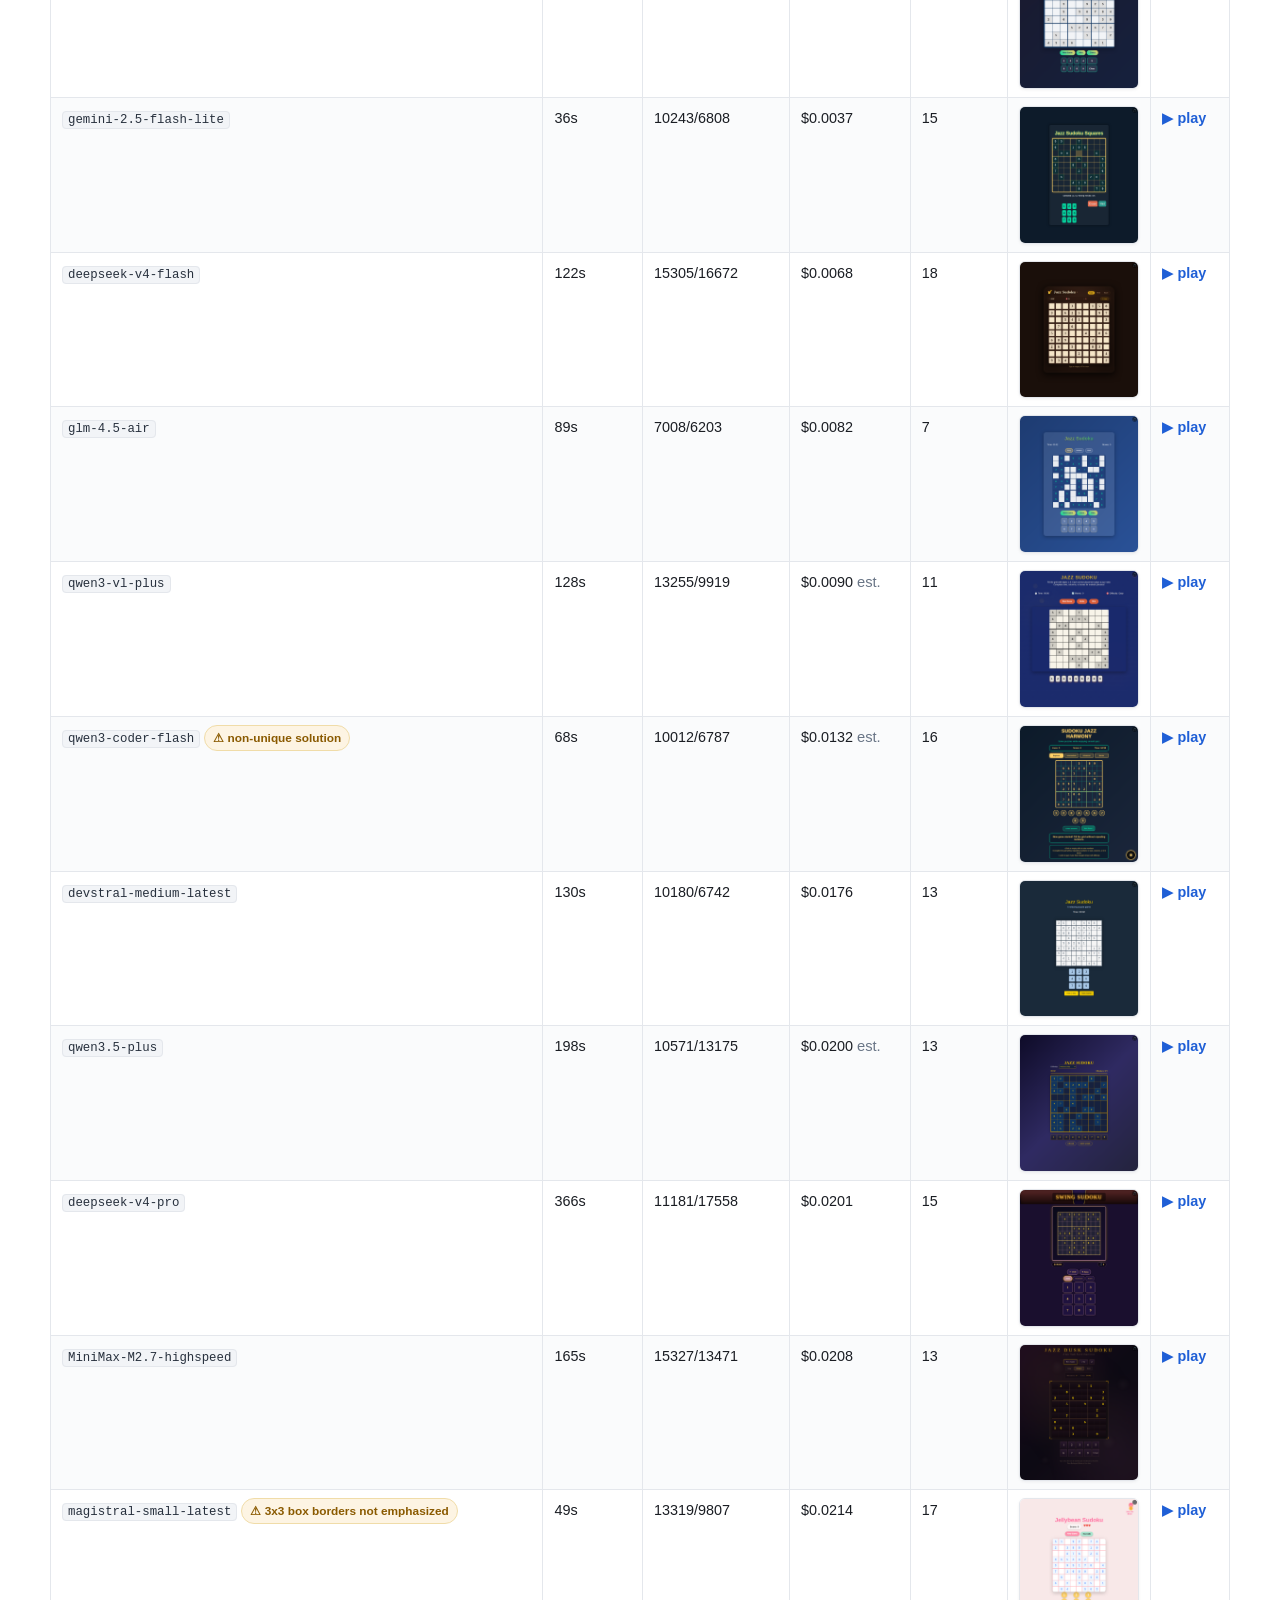
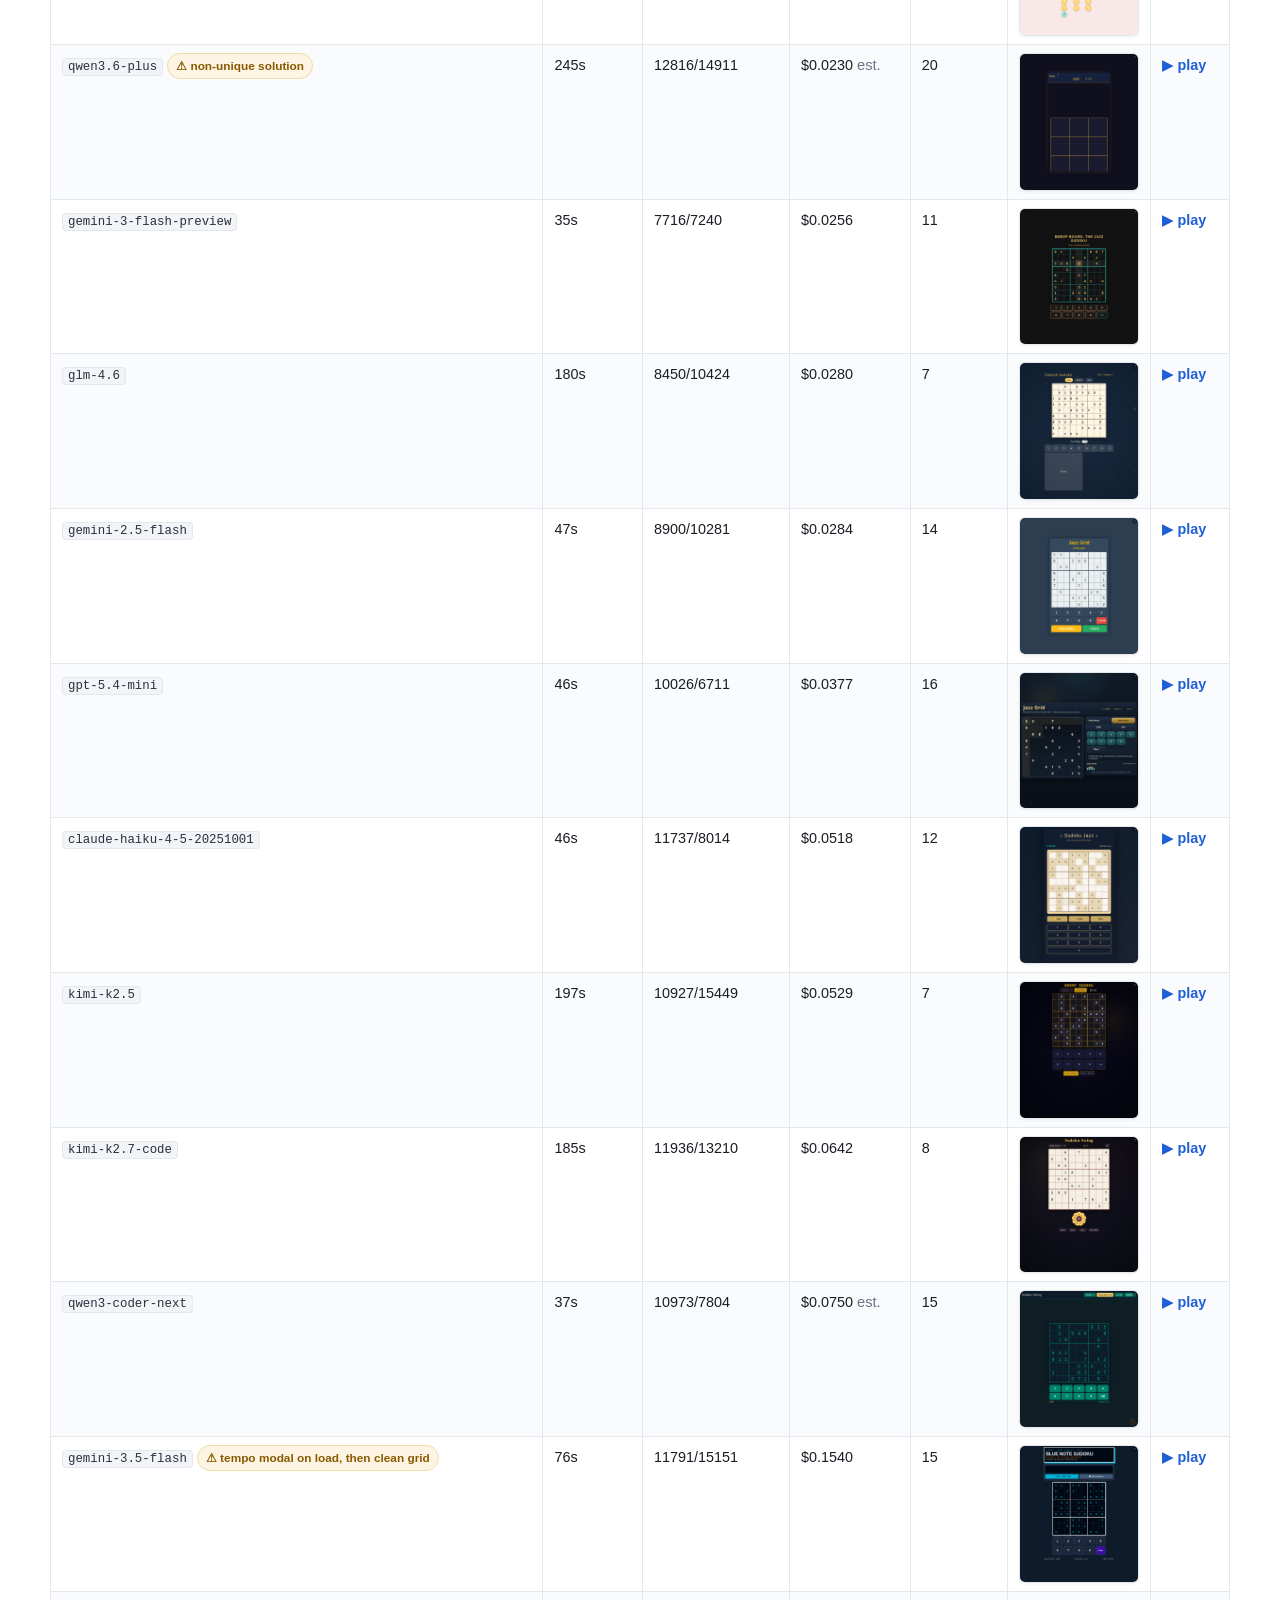
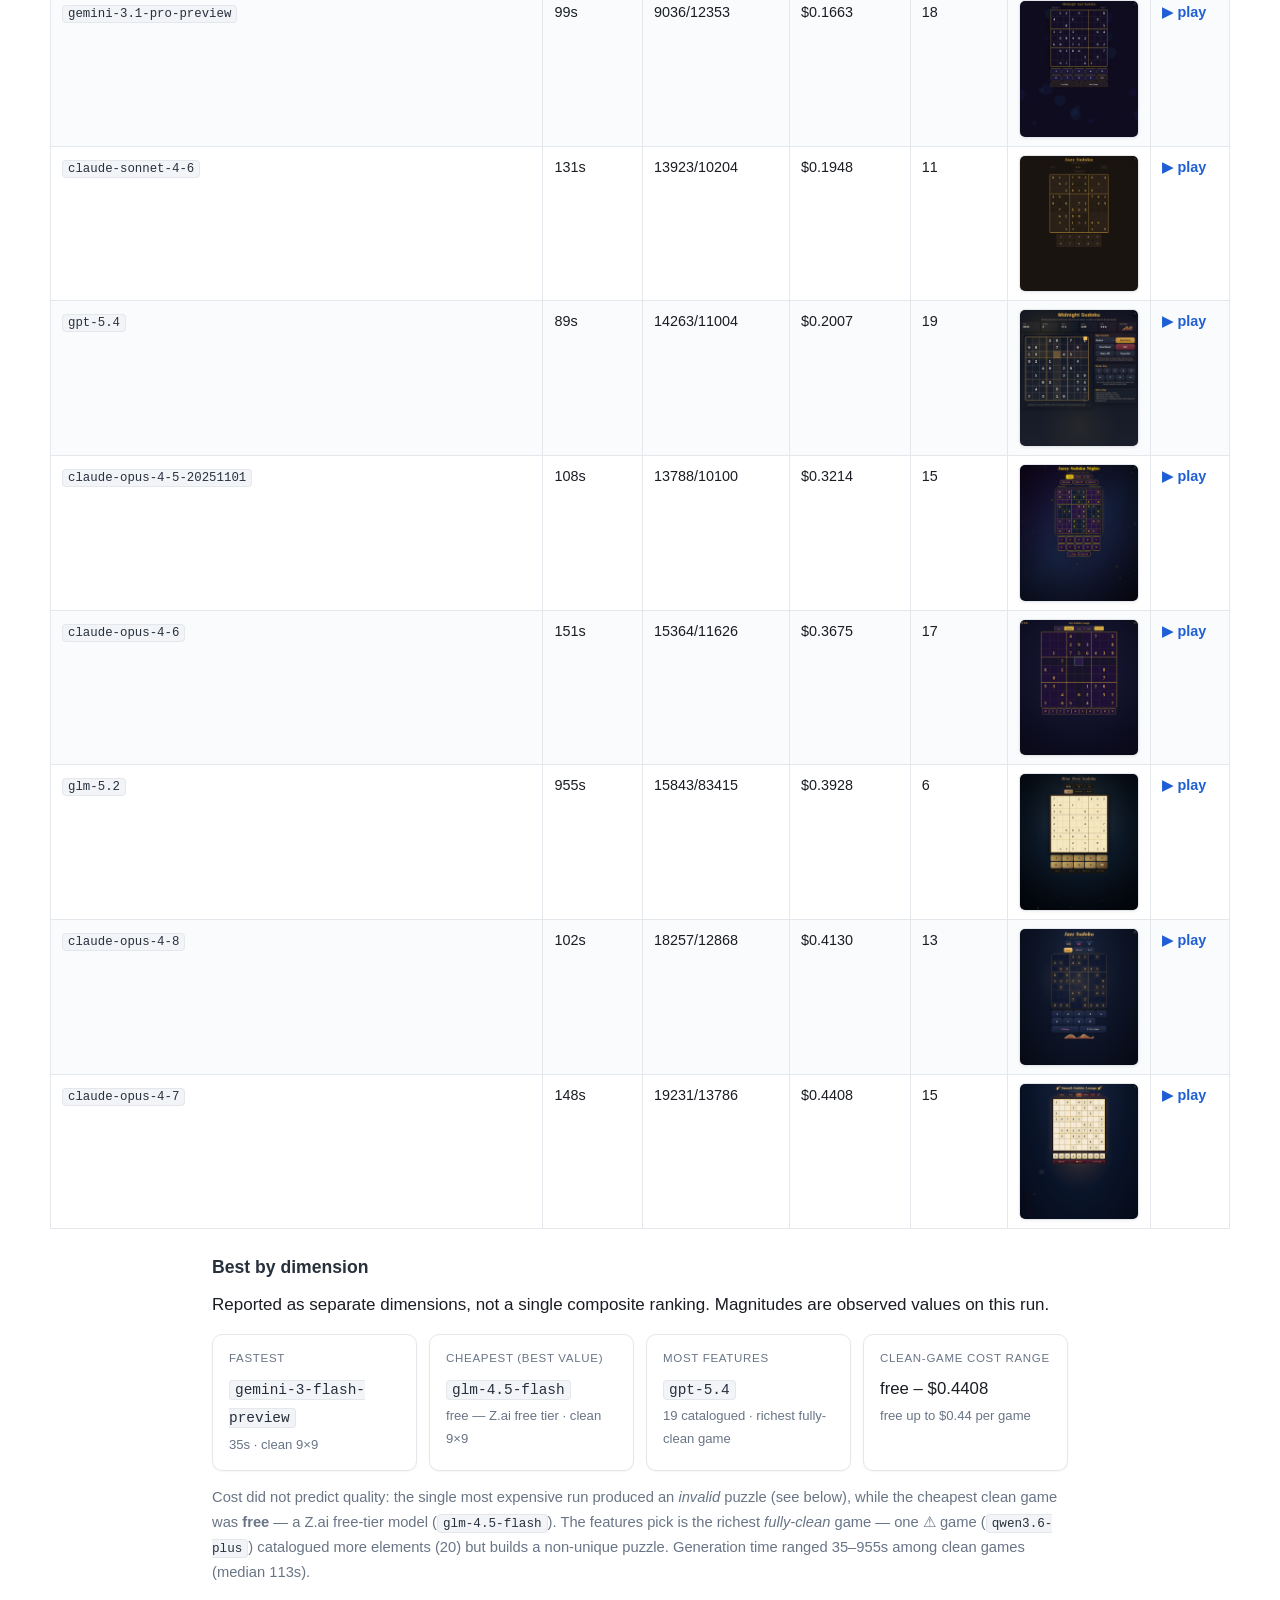
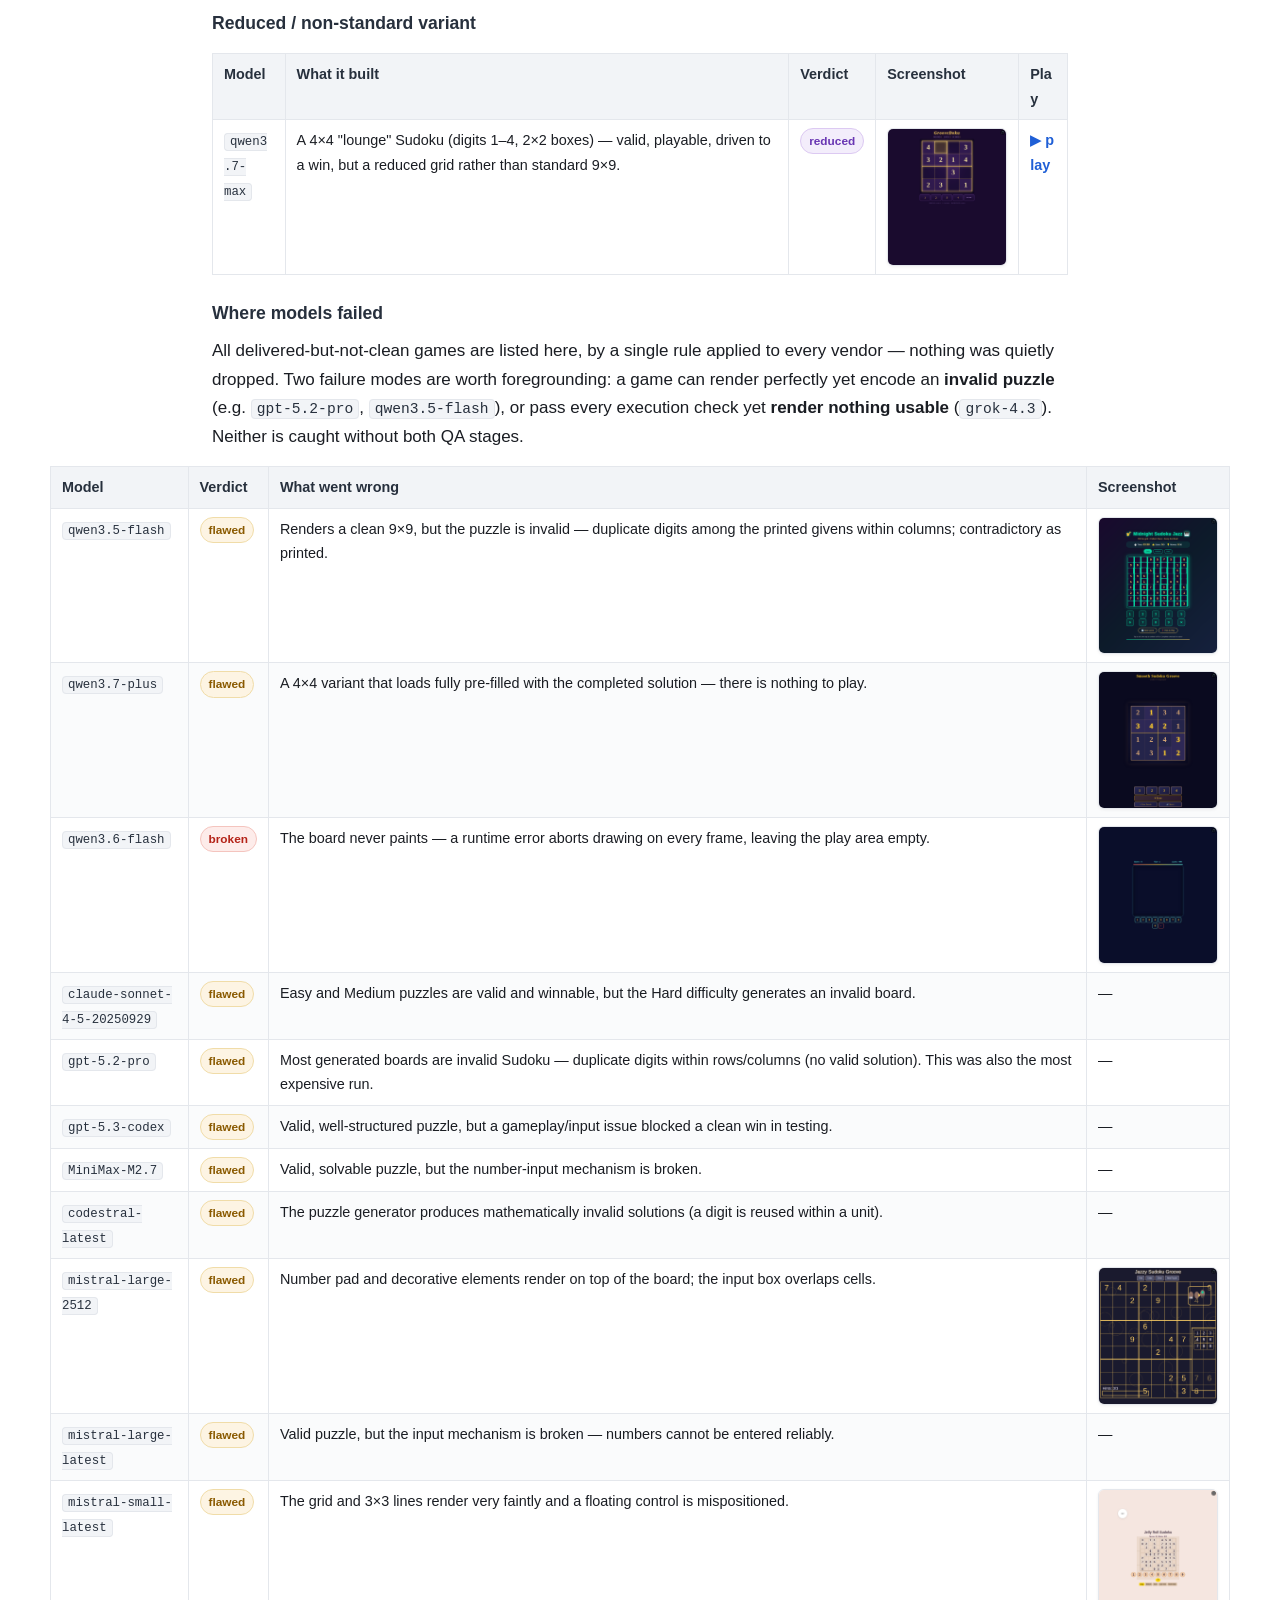
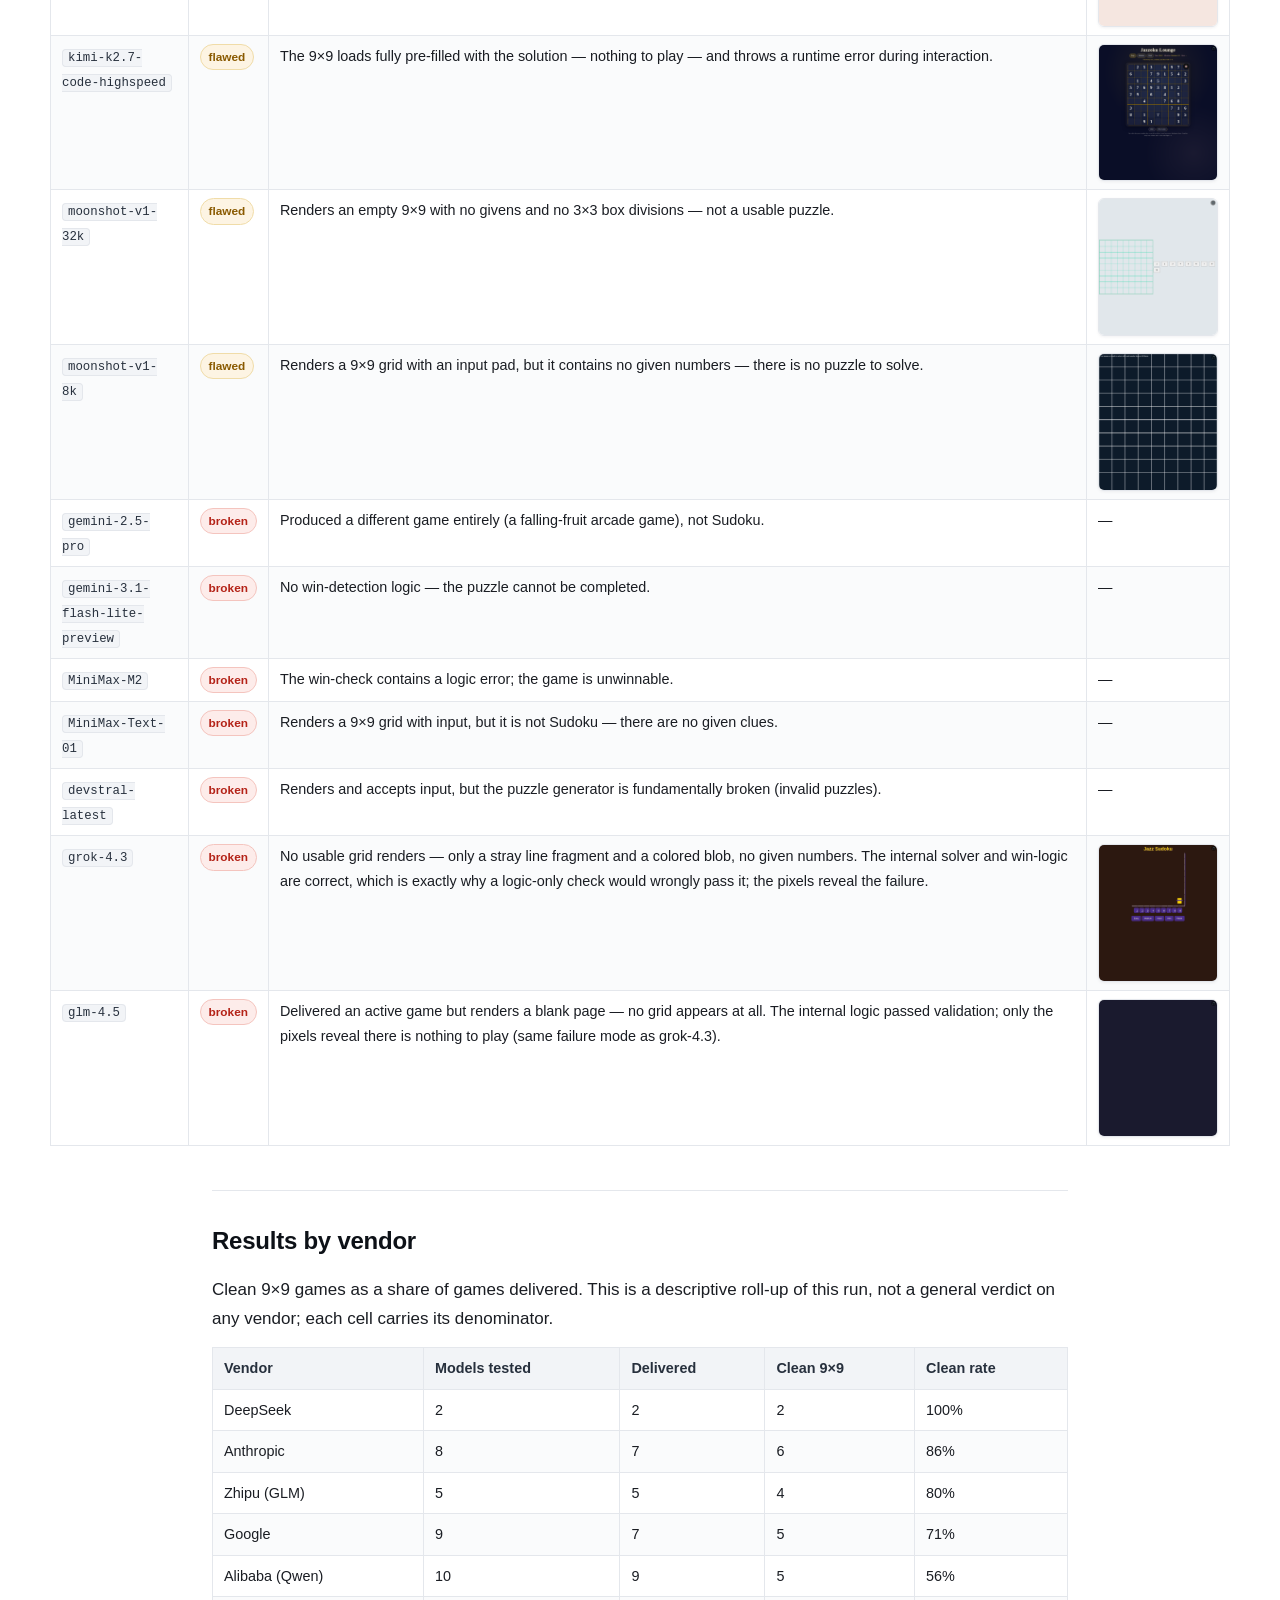
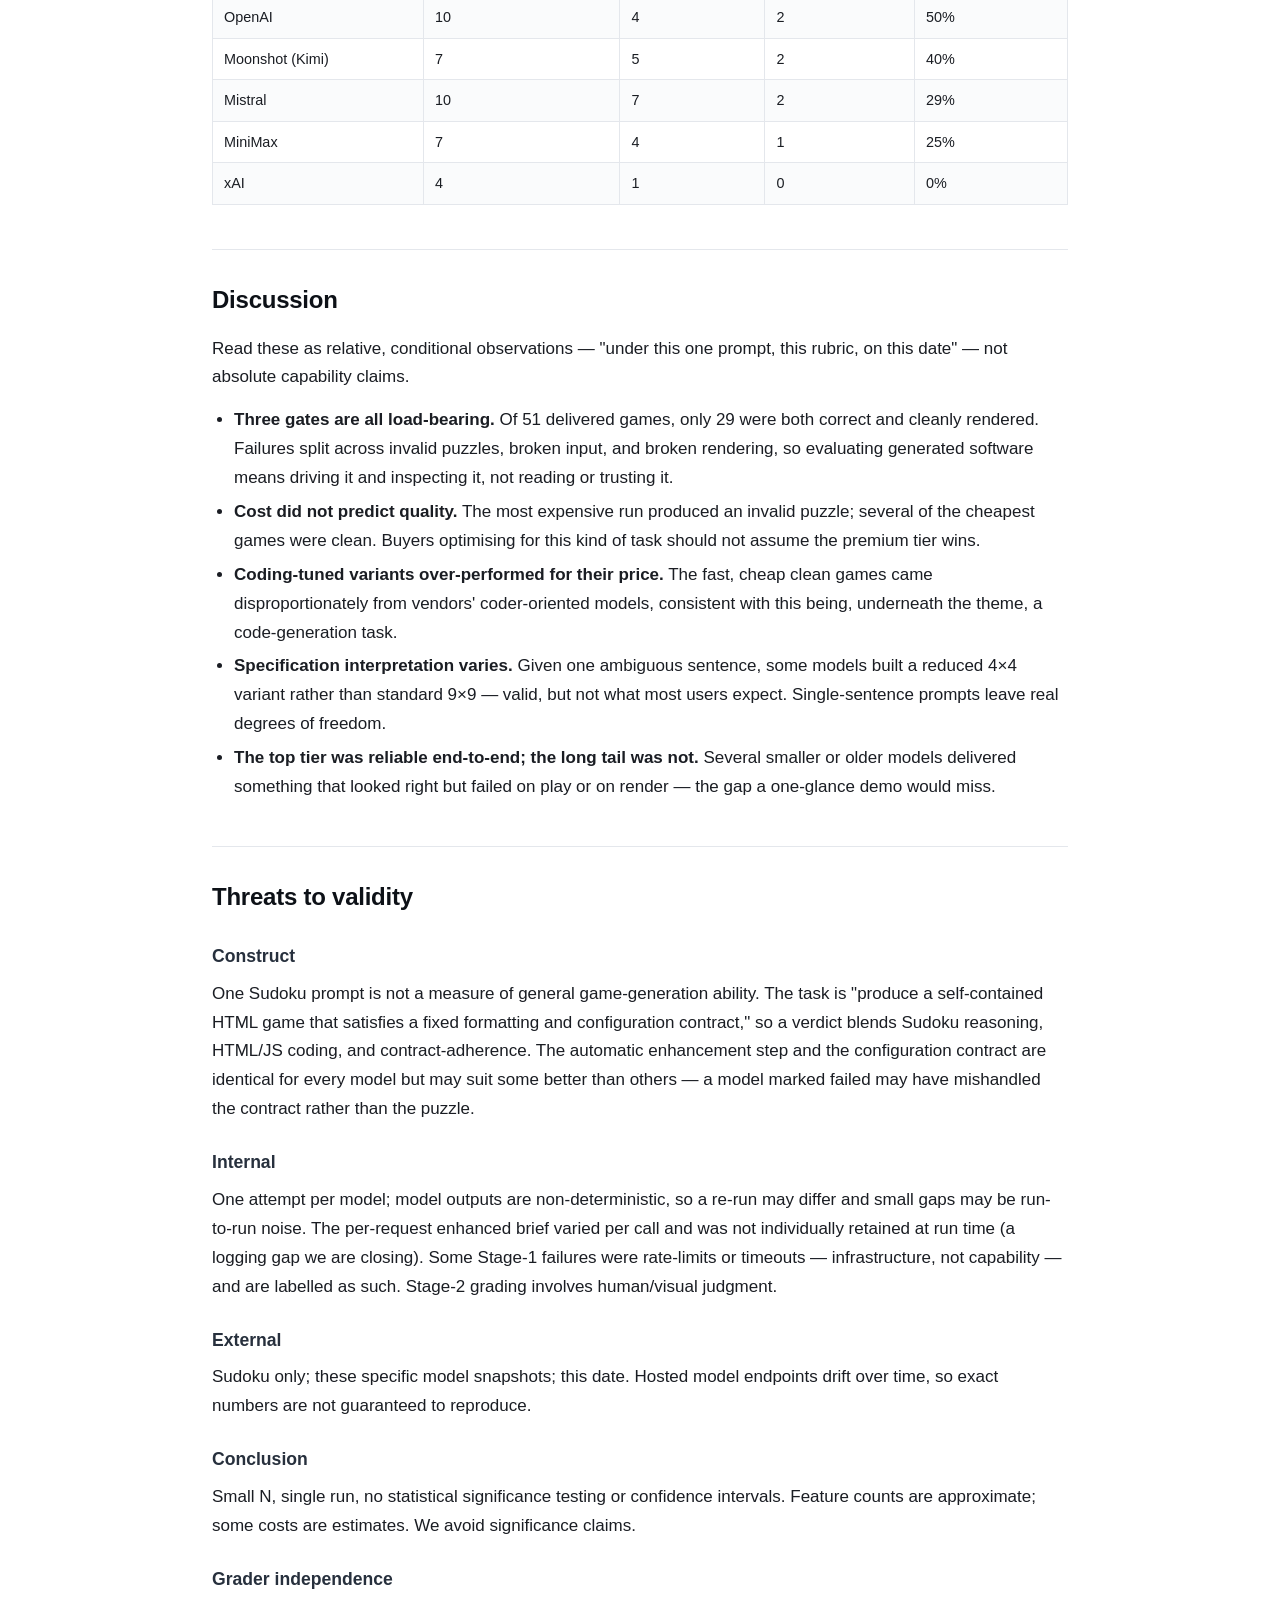
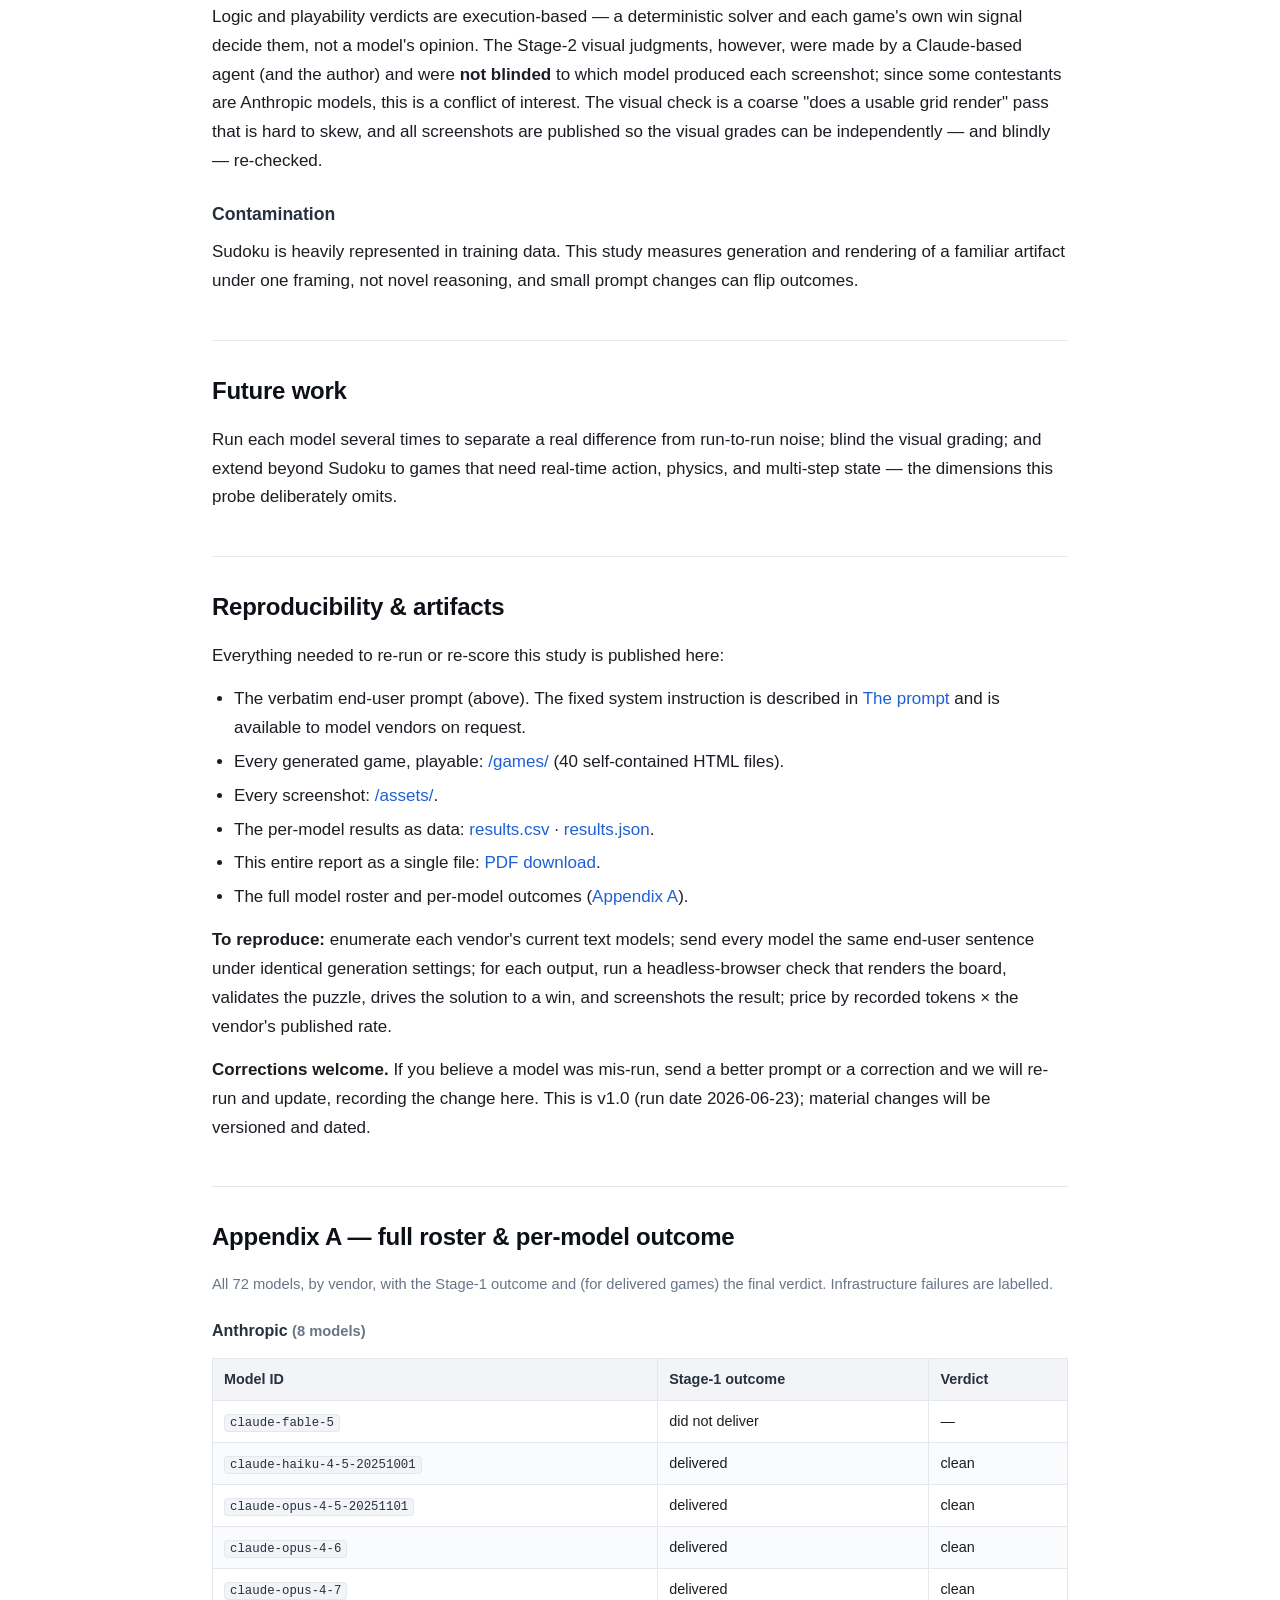
==== commit 8fe5ef6b: "Fix study/article consistency after end-to-end review - Funnel footnote: '19 not-delivered (60-51)' " ====
--- a/index.html
+++ b/index.html
@@ -64,13 +64,14 @@
 <tr><td><span class="tag t-flawed">flawed</span></td><td>Renders, but the puzzle is invalid, the input is broken, or there is nothing to play.</td></tr>
 <tr><td><span class="tag t-broken">broken</span></td><td>No usable board renders, or the game is not Sudoku.</td></tr>
 </tbody></table>
+<p class="muted">These four verdicts are the labels used throughout the results: the <a href="#games">clean games</a> are the corpus below, the <span class="tag t-reduced">reduced</span> variant and the <span class="tag t-flawed">flawed</span> / <span class="tag t-broken">broken</span> outcomes have their own tables, and every model's verdict is listed in <a href="#appendixA">Appendix&nbsp;A</a>.</p>
 <p class="muted"><b>Solution uniqueness</b> was not part of the clean bar (a proper Sudoku has exactly one solution; our bar was a valid, winnable board). Where uniqueness was measured and failed, the game is kept as clean but flagged ⚠ — see Threats to Validity.</p>
 <h3>How games were evaluated — tools and routines</h3>
 <p>The whole pipeline — issuing the generation requests, running the test harness, reviewing the screenshots, aggregating the data, and drafting this report — was orchestrated with <b>Claude Code</b>, Anthropic's agentic coding tool. Games were tested in a real headless browser: <b>Chromium driven by Playwright</b> (Node), at a fixed 1000×1150 viewport, after waiting for fonts to load and nudging the viewport to trigger any canvas sizing.</p>
 <p><b>Stage 1 — execution / logic.</b> For each game the harness loads the page, starts it (clicking a difficulty or Start control, or the canvas), and reads the puzzle: for DOM-rendered boards it extracts the digit in every cell by walking the rendered elements and clustering them into the N×N grid; for canvas-rendered boards it reads the puzzle from the game's in-page JavaScript state. A backtracking solver checks that the givens form a valid Sudoku (no repeated digit in any row, column, or 3×3 box) and that a solution exists, then drives that full solution into the board through the game's own controls — selecting each empty cell and entering its digit — and records whether the game's own code signals a win. A game that cannot be solved, or never registers the win, fails this stage.</p>
 <p><b>Stage 2 — pixels / visual.</b> The harness screenshots each started game; the images were reviewed (by a vision-capable agent and by the author) against four criteria: a real grid is present, the 3×3 boxes are visibly divided, the given numbers are printed, and the layout is not garbled. Stage 2 exists because Stage 1 is not sufficient: one model (<code>grok-4.3</code>) passed every execution check — valid solver, correct win logic — yet rendered no grid at all. Only the screenshot caught it. Generated software has to be observed, not just trusted.</p>
 <h3>Cost and features</h3>
-<p>Estimated text-generation cost = recorded token usage × each vendor's published list price (asset costs excluded, to isolate the text model). Prices were read from each vendor's public pricing page on 2026-06-23; a small number (Alibaba/Qwen) are estimates and are flagged as such. Feature counts are the number of distinct interactive elements catalogued per game and are approximate.</p>
+<p>Estimated text-generation cost = recorded token usage × each vendor's published list price (asset costs excluded, to isolate the text model). Prices were read from each vendor's public pricing page on 2026-06-23; a small number (Alibaba/Qwen) are estimates, marked “est.” in the tables. Feature counts are the number of distinct interactive elements catalogued per game and are approximate.</p>
 <details class="glossary"><summary>Glossary</summary>
 <ul class="tight">
 <li><b>Delivered</b> — the model returned a complete game that the pipeline accepted.</li>
@@ -90,22 +91,22 @@
 <div class="frow"><span>Reduced (valid 4×4) variant</span><span class="fn">1</span></div>
 <div class="frow"><span>Flawed / broken / not-Sudoku</span><span class="fn">21</span></div>
 </div>
-<p class="muted">Every rate in this study is reported with its denominator. The 19 not-delivered models (60−51) failed at generation for mixed reasons — rejected output, rate-limits, or timeouts — itemised per model in <a href="#appendixA">Appendix&nbsp;A</a>; infrastructure failures (rate-limit/timeout) are labelled as such and not counted against the model's capability.</p>
+<p class="muted">Every rate in this study is reported with its denominator. The 21 not-delivered models (72−51) failed at generation for mixed reasons — rejected output, rate-limits, or timeouts — itemised per model in <a href="#appendixA">Appendix&nbsp;A</a>; infrastructure failures (rate-limit/timeout) are labelled as such and not counted against the model's capability.</p>
 
 <h3 id="games">The 29 clean games — playable, sorted by cost</h3>
-<p>Each row links to the actual game (it runs in your browser) and its screenshot. <span class="muted">⚠ marks a puzzle that is valid and winnable but not uniquely solvable; estimated prices are noted in the methodology.</span></p>
+<p>Each row links to the actual game (it runs in your browser) and its screenshot. <span class="muted">⚠ flags an otherwise-clean game with a minor caveat — a non-unique puzzle, or a small visual note. Costs shown “est.” are best-effort estimates (see methodology).</span></p>
 <div class="wide"><table><thead><tr><th>Model</th><th>Gen&nbsp;time</th><th>Tokens&nbsp;(in/out)</th><th>Est.&nbsp;cost</th><th>Features</th><th class="c-shot">Screenshot</th><th class="c-play">Play</th></tr></thead>
-<tbody><tr><td><code>glm-4.5-flash</code></td><td>113s</td><td>9565/7401</td><td>free</td><td>9</td><td class='shot-cell c-shot'><a href="games/glm-4-5-flash.html" target="_blank" rel="noopener"><img class="shot" loading="lazy" src="assets/glm-4-5-flash.png" alt="glm-4.5-flash screenshot"></a></td><td class='c-play'><a class="play" href="games/glm-4-5-flash.html" target="_blank" rel="noopener">▶&nbsp;play</a></td></tr><tr><td><code>gemini-2.5-flash-lite</code></td><td>36s</td><td>10243/6808</td><td>$0.0037</td><td>15</td><td class='shot-cell c-shot'><a href="games/gemini-gemini-2-5-flash-lite.html" target="_blank" rel="noopener"><img class="shot" loading="lazy" src="assets/gemini-gemini-2-5-flash-lite.png" alt="gemini-2.5-flash-lite screenshot"></a></td><td class='c-play'><a class="play" href="games/gemini-gemini-2-5-flash-lite.html" target="_blank" rel="noopener">▶&nbsp;play</a></td></tr><tr><td><code>deepseek-v4-flash</code></td><td>122s</td><td>15305/16672</td><td>$0.0068</td><td>18</td><td class='shot-cell c-shot'><a href="games/deepseek-deepseek-v4-flash.html" target="_blank" rel="noopener"><img class="shot" loading="lazy" src="assets/deepseek-deepseek-v4-flash.png" alt="deepseek-v4-flash screenshot"></a></td><td class='c-play'><a class="play" href="games/deepseek-deepseek-v4-flash.html" target="_blank" rel="noopener">▶&nbsp;play</a></td></tr><tr><td><code>glm-4.5-air</code></td><td>89s</td><td>7008/6203</td><td>$0.0082</td><td>7</td><td class='shot-cell c-shot'><a href="games/glm-4-5-air.html" target="_blank" rel="noopener"><img class="shot" loading="lazy" src="assets/glm-4-5-air.png" alt="glm-4.5-air screenshot"></a></td><td class='c-play'><a class="play" href="games/glm-4-5-air.html" target="_blank" rel="noopener">▶&nbsp;play</a></td></tr><tr><td><code>qwen3-vl-plus</code></td><td>128s</td><td>13255/9919</td><td>$0.0090</td><td>11</td><td class='shot-cell c-shot'><a href="games/qwen3-vl-plus.html" target="_blank" rel="noopener"><img class="shot" loading="lazy" src="assets/qwen3-vl-plus.png" alt="qwen3-vl-plus screenshot"></a></td><td class='c-play'><a class="play" href="games/qwen3-vl-plus.html" target="_blank" rel="noopener">▶&nbsp;play</a></td></tr><tr><td><code>qwen3-coder-flash</code> <span class="tag t-flawed" title="valid &amp; winnable, but the generated puzzle is not uniquely solvable">⚠ non-unique solution</span></td><td>68s</td><td>10012/6787</td><td>$0.0132</td><td>16</td><td class='shot-cell c-shot'><a href="games/qwen3-coder-flash.html" target="_blank" rel="noopener"><img class="shot" loading="lazy" src="assets/qwen3-coder-flash.png" alt="qwen3-coder-flash screenshot"></a></td><td class='c-play'><a class="play" href="games/qwen3-coder-flash.html" target="_blank" rel="noopener">▶&nbsp;play</a></td></tr><tr><td><code>devstral-medium-latest</code></td><td>130s</td><td>10180/6742</td><td>$0.0176</td><td>13</td><td class='shot-cell c-shot'><a href="games/mistral-devstral-medium-latest.html" target="_blank" rel="noopener"><img class="shot" loading="lazy" src="assets/mistral-devstral-medium-latest.png" alt="devstral-medium-latest screenshot"></a></td><td class='c-play'><a class="play" href="games/mistral-devstral-medium-latest.html" target="_blank" rel="noopener">▶&nbsp;play</a></td></tr><tr><td><code>qwen3.5-plus</code></td><td>198s</td><td>10571/13175</td><td>$0.0200</td><td>13</td><td class='shot-cell c-shot'><a href="games/qwen3-5-plus.html" target="_blank" rel="noopener"><img class="shot" loading="lazy" src="assets/qwen3-5-plus.png" alt="qwen3.5-plus screenshot"></a></td><td class='c-play'><a class="play" href="games/qwen3-5-plus.html" target="_blank" rel="noopener">▶&nbsp;play</a></td></tr><tr><td><code>deepseek-v4-pro</code></td><td>366s</td><td>11181/17558</td><td>$0.0201</td><td>15</td><td class='shot-cell c-shot'><a href="games/deepseek-deepseek-v4-pro.html" target="_blank" rel="noopener"><img class="shot" loading="lazy" src="assets/deepseek-deepseek-v4-pro.png" alt="deepseek-v4-pro screenshot"></a></td><td class='c-play'><a class="play" href="games/deepseek-deepseek-v4-pro.html" target="_blank" rel="noopener">▶&nbsp;play</a></td></tr><tr><td><code>MiniMax-M2.7-highspeed</code></td><td>165s</td><td>15327/13471</td><td>$0.0208</td><td>13</td><td class='shot-cell c-shot'><a href="games/minimax-minimax-m2-7-highspeed.html" target="_blank" rel="noopener"><img class="shot" loading="lazy" src="assets/minimax-minimax-m2-7-highspeed.png" alt="MiniMax-M2.7-highspeed screenshot"></a></td><td class='c-play'><a class="play" href="games/minimax-minimax-m2-7-highspeed.html" target="_blank" rel="noopener">▶&nbsp;play</a></td></tr><tr><td><code>magistral-small-latest</code> <span class="tag t-flawed" title="valid &amp; winnable, but the generated puzzle is not uniquely solvable">⚠ 3x3 box borders not emphasized</span></td><td>49s</td><td>13319/9807</td><td>$0.0214</td><td>17</td><td class='shot-cell c-shot'><a href="games/mistral-magistral-small-latest.html" target="_blank" rel="noopener"><img class="shot" loading="lazy" src="assets/mistral-magistral-small-latest.png" alt="magistral-small-latest screenshot"></a></td><td class='c-play'><a class="play" href="games/mistral-magistral-small-latest.html" target="_blank" rel="noopener">▶&nbsp;play</a></td></tr><tr><td><code>qwen3.6-plus</code> <span class="tag t-flawed" title="valid &amp; winnable, but the generated puzzle is not uniquely solvable">⚠ non-unique solution</span></td><td>245s</td><td>12816/14911</td><td>$0.0230</td><td>20</td><td class='shot-cell c-shot'><a href="games/qwen3-6-plus.html" target="_blank" rel="noopener"><img class="shot" loading="lazy" src="assets/qwen3-6-plus.png" alt="qwen3.6-plus screenshot"></a></td><td class='c-play'><a class="play" href="games/qwen3-6-plus.html" target="_blank" rel="noopener">▶&nbsp;play</a></td></tr><tr><td><code>gemini-3-flash-preview</code></td><td>35s</td><td>7716/7240</td><td>$0.0256</td><td>11</td><td class='shot-cell c-shot'><a href="games/gemini-gemini-3-flash-preview.html" target="_blank" rel="noopener"><img class="shot" loading="lazy" src="assets/gemini-gemini-3-flash-preview.png" alt="gemini-3-flash-preview screenshot"></a></td><td class='c-play'><a class="play" href="games/gemini-gemini-3-flash-preview.html" target="_blank" rel="noopener">▶&nbsp;play</a></td></tr><tr><td><code>glm-4.6</code></td><td>180s</td><td>8450/10424</td><td>$0.0280</td><td>7</td><td class='shot-cell c-shot'><a href="games/glm-4-6.html" target="_blank" rel="noopener"><img class="shot" loading="lazy" src="assets/glm-4-6.png" alt="glm-4.6 screenshot"></a></td><td class='c-play'><a class="play" href="games/glm-4-6.html" target="_blank" rel="noopener">▶&nbsp;play</a></td></tr><tr><td><code>gemini-2.5-flash</code></td><td>47s</td><td>8900/10281</td><td>$0.0284</td><td>14</td><td class='shot-cell c-shot'><a href="games/gemini-gemini-2-5-flash.html" target="_blank" rel="noopener"><img class="shot" loading="lazy" src="assets/gemini-gemini-2-5-flash.png" alt="gemini-2.5-flash screenshot"></a></td><td class='c-play'><a class="play" href="games/gemini-gemini-2-5-flash.html" target="_blank" rel="noopener">▶&nbsp;play</a></td></tr><tr><td><code>gpt-5.4-mini</code></td><td>46s</td><td>10026/6711</td><td>$0.0377</td><td>16</td><td class='shot-cell c-shot'><a href="games/gpt-5-4-mini.html" target="_blank" rel="noopener"><img class="shot" loading="lazy" src="assets/gpt-5-4-mini.png" alt="gpt-5.4-mini screenshot"></a></td><td class='c-play'><a class="play" href="games/gpt-5-4-mini.html" target="_blank" rel="noopener">▶&nbsp;play</a></td></tr><tr><td><code>claude-haiku-4-5-20251001</code></td><td>46s</td><td>11737/8014</td><td>$0.0518</td><td>12</td><td class='shot-cell c-shot'><a href="games/claude-haiku-4-5-20251001.html" target="_blank" rel="noopener"><img class="shot" loading="lazy" src="assets/claude-haiku-4-5-20251001.png" alt="claude-haiku-4-5-20251001 screenshot"></a></td><td class='c-play'><a class="play" href="games/claude-haiku-4-5-20251001.html" target="_blank" rel="noopener">▶&nbsp;play</a></td></tr><tr><td><code>kimi-k2.5</code></td><td>197s</td><td>10927/15449</td><td>$0.0529</td><td>7</td><td class='shot-cell c-shot'><a href="games/kimi-k2-5.html" target="_blank" rel="noopener"><img class="shot" loading="lazy" src="assets/kimi-k2-5.png" alt="kimi-k2.5 screenshot"></a></td><td class='c-play'><a class="play" href="games/kimi-k2-5.html" target="_blank" rel="noopener">▶&nbsp;play</a></td></tr><tr><td><code>kimi-k2.7-code</code></td><td>185s</td><td>11936/13210</td><td>$0.0642</td><td>8</td><td class='shot-cell c-shot'><a href="games/kimi-k2-7-code.html" target="_blank" rel="noopener"><img class="shot" loading="lazy" src="assets/kimi-k2-7-code.png" alt="kimi-k2.7-code screenshot"></a></td><td class='c-play'><a class="play" href="games/kimi-k2-7-code.html" target="_blank" rel="noopener">▶&nbsp;play</a></td></tr><tr><td><code>qwen3-coder-next</code></td><td>37s</td><td>10973/7804</td><td>$0.0750</td><td>15</td><td class='shot-cell c-shot'><a href="games/qwen3-coder-next.html" target="_blank" rel="noopener"><img class="shot" loading="lazy" src="assets/qwen3-coder-next.png" alt="qwen3-coder-next screenshot"></a></td><td class='c-play'><a class="play" href="games/qwen3-coder-next.html" target="_blank" rel="noopener">▶&nbsp;play</a></td></tr><tr><td><code>gemini-3.5-flash</code> <span class="tag t-flawed" title="valid &amp; winnable, but the generated puzzle is not uniquely solvable">⚠ tempo modal on load, then clean grid</span></td><td>76s</td><td>11791/15151</td><td>$0.1540</td><td>15</td><td class='shot-cell c-shot'><a href="games/gemini-gemini-3-5-flash.html" target="_blank" rel="noopener"><img class="shot" loading="lazy" src="assets/gemini-gemini-3-5-flash.png" alt="gemini-3.5-flash screenshot"></a></td><td class='c-play'><a class="play" href="games/gemini-gemini-3-5-flash.html" target="_blank" rel="noopener">▶&nbsp;play</a></td></tr><tr><td><code>gemini-3.1-pro-preview</code></td><td>99s</td><td>9036/12353</td><td>$0.1663</td><td>18</td><td class='shot-cell c-shot'><a href="games/gemini-gemini-3-1-pro-preview.html" target="_blank" rel="noopener"><img class="shot" loading="lazy" src="assets/gemini-gemini-3-1-pro-preview.png" alt="gemini-3.1-pro-preview screenshot"></a></td><td class='c-play'><a class="play" href="games/gemini-gemini-3-1-pro-preview.html" target="_blank" rel="noopener">▶&nbsp;play</a></td></tr><tr><td><code>claude-sonnet-4-6</code></td><td>131s</td><td>13923/10204</td><td>$0.1948</td><td>11</td><td class='shot-cell c-shot'><a href="games/claude-sonnet-4-6.html" target="_blank" rel="noopener"><img class="shot" loading="lazy" src="assets/claude-sonnet-4-6.png" alt="claude-sonnet-4-6 screenshot"></a></td><td class='c-play'><a class="play" href="games/claude-sonnet-4-6.html" target="_blank" rel="noopener">▶&nbsp;play</a></td></tr><tr><td><code>gpt-5.4</code></td><td>89s</td><td>14263/11004</td><td>$0.2007</td><td>19</td><td class='shot-cell c-shot'><a href="games/gpt-5-4.html" target="_blank" rel="noopener"><img class="shot" loading="lazy" src="assets/gpt-5-4.png" alt="gpt-5.4 screenshot"></a></td><td class='c-play'><a class="play" href="games/gpt-5-4.html" target="_blank" rel="noopener">▶&nbsp;play</a></td></tr><tr><td><code>claude-opus-4-5-20251101</code></td><td>108s</td><td>13788/10100</td><td>$0.3214</td><td>15</td><td class='shot-cell c-shot'><a href="games/claude-opus-4-5-20251101.html" target="_blank" rel="noopener"><img class="shot" loading="lazy" src="assets/claude-opus-4-5-20251101.png" alt="claude-opus-4-5-20251101 screenshot"></a></td><td class='c-play'><a class="play" href="games/claude-opus-4-5-20251101.html" target="_blank" rel="noopener">▶&nbsp;play</a></td></tr><tr><td><code>claude-opus-4-6</code></td><td>151s</td><td>15364/11626</td><td>$0.3675</td><td>17</td><td class='shot-cell c-shot'><a href="games/claude-opus-4-6.html" target="_blank" rel="noopener"><img class="shot" loading="lazy" src="assets/claude-opus-4-6.png" alt="claude-opus-4-6 screenshot"></a></td><td class='c-play'><a class="play" href="games/claude-opus-4-6.html" target="_blank" rel="noopener">▶&nbsp;play</a></td></tr><tr><td><code>glm-5.2</code></td><td>955s</td><td>15843/83415</td><td>$0.3928</td><td>6</td><td class='shot-cell c-shot'><a href="games/glm-5-2.html" target="_blank" rel="noopener"><img class="shot" loading="lazy" src="assets/glm-5-2.png" alt="glm-5.2 screenshot"></a></td><td class='c-play'><a class="play" href="games/glm-5-2.html" target="_blank" rel="noopener">▶&nbsp;play</a></td></tr><tr><td><code>claude-opus-4-8</code></td><td>102s</td><td>18257/12868</td><td>$0.4130</td><td>13</td><td class='shot-cell c-shot'><a href="games/claude-opus-4-8.html" target="_blank" rel="noopener"><img class="shot" loading="lazy" src="assets/claude-opus-4-8.png" alt="claude-opus-4-8 screenshot"></a></td><td class='c-play'><a class="play" href="games/claude-opus-4-8.html" target="_blank" rel="noopener">▶&nbsp;play</a></td></tr><tr><td><code>claude-opus-4-7</code></td><td>148s</td><td>19231/13786</td><td>$0.4408</td><td>15</td><td class='shot-cell c-shot'><a href="games/claude-opus-4-7.html" target="_blank" rel="noopener"><img class="shot" loading="lazy" src="assets/claude-opus-4-7.png" alt="claude-opus-4-7 screenshot"></a></td><td class='c-play'><a class="play" href="games/claude-opus-4-7.html" target="_blank" rel="noopener">▶&nbsp;play</a></td></tr></tbody></table></div>
+<tbody><tr><td><code>glm-4.5-flash</code></td><td>113s</td><td>9565/7401</td><td>free</td><td>9</td><td class='shot-cell c-shot'><a href="games/glm-4-5-flash.html" target="_blank" rel="noopener"><img class="shot" loading="lazy" src="assets/glm-4-5-flash.png" alt="glm-4.5-flash screenshot"></a></td><td class='c-play'><a class="play" href="games/glm-4-5-flash.html" target="_blank" rel="noopener">▶&nbsp;play</a></td></tr><tr><td><code>gemini-2.5-flash-lite</code></td><td>36s</td><td>10243/6808</td><td>$0.0037</td><td>15</td><td class='shot-cell c-shot'><a href="games/gemini-gemini-2-5-flash-lite.html" target="_blank" rel="noopener"><img class="shot" loading="lazy" src="assets/gemini-gemini-2-5-flash-lite.png" alt="gemini-2.5-flash-lite screenshot"></a></td><td class='c-play'><a class="play" href="games/gemini-gemini-2-5-flash-lite.html" target="_blank" rel="noopener">▶&nbsp;play</a></td></tr><tr><td><code>deepseek-v4-flash</code></td><td>122s</td><td>15305/16672</td><td>$0.0068</td><td>18</td><td class='shot-cell c-shot'><a href="games/deepseek-deepseek-v4-flash.html" target="_blank" rel="noopener"><img class="shot" loading="lazy" src="assets/deepseek-deepseek-v4-flash.png" alt="deepseek-v4-flash screenshot"></a></td><td class='c-play'><a class="play" href="games/deepseek-deepseek-v4-flash.html" target="_blank" rel="noopener">▶&nbsp;play</a></td></tr><tr><td><code>glm-4.5-air</code></td><td>89s</td><td>7008/6203</td><td>$0.0082</td><td>7</td><td class='shot-cell c-shot'><a href="games/glm-4-5-air.html" target="_blank" rel="noopener"><img class="shot" loading="lazy" src="assets/glm-4-5-air.png" alt="glm-4.5-air screenshot"></a></td><td class='c-play'><a class="play" href="games/glm-4-5-air.html" target="_blank" rel="noopener">▶&nbsp;play</a></td></tr><tr><td><code>qwen3-vl-plus</code></td><td>128s</td><td>13255/9919</td><td>$0.0090 <span class=muted>est.</span></td><td>11</td><td class='shot-cell c-shot'><a href="games/qwen3-vl-plus.html" target="_blank" rel="noopener"><img class="shot" loading="lazy" src="assets/qwen3-vl-plus.png" alt="qwen3-vl-plus screenshot"></a></td><td class='c-play'><a class="play" href="games/qwen3-vl-plus.html" target="_blank" rel="noopener">▶&nbsp;play</a></td></tr><tr><td><code>qwen3-coder-flash</code> <span class="tag t-flawed" title="an otherwise-clean game with a minor caveat — see the note shown">⚠ non-unique solution</span></td><td>68s</td><td>10012/6787</td><td>$0.0132 <span class=muted>est.</span></td><td>16</td><td class='shot-cell c-shot'><a href="games/qwen3-coder-flash.html" target="_blank" rel="noopener"><img class="shot" loading="lazy" src="assets/qwen3-coder-flash.png" alt="qwen3-coder-flash screenshot"></a></td><td class='c-play'><a class="play" href="games/qwen3-coder-flash.html" target="_blank" rel="noopener">▶&nbsp;play</a></td></tr><tr><td><code>devstral-medium-latest</code></td><td>130s</td><td>10180/6742</td><td>$0.0176</td><td>13</td><td class='shot-cell c-shot'><a href="games/mistral-devstral-medium-latest.html" target="_blank" rel="noopener"><img class="shot" loading="lazy" src="assets/mistral-devstral-medium-latest.png" alt="devstral-medium-latest screenshot"></a></td><td class='c-play'><a class="play" href="games/mistral-devstral-medium-latest.html" target="_blank" rel="noopener">▶&nbsp;play</a></td></tr><tr><td><code>qwen3.5-plus</code></td><td>198s</td><td>10571/13175</td><td>$0.0200 <span class=muted>est.</span></td><td>13</td><td class='shot-cell c-shot'><a href="games/qwen3-5-plus.html" target="_blank" rel="noopener"><img class="shot" loading="lazy" src="assets/qwen3-5-plus.png" alt="qwen3.5-plus screenshot"></a></td><td class='c-play'><a class="play" href="games/qwen3-5-plus.html" target="_blank" rel="noopener">▶&nbsp;play</a></td></tr><tr><td><code>deepseek-v4-pro</code></td><td>366s</td><td>11181/17558</td><td>$0.0201</td><td>15</td><td class='shot-cell c-shot'><a href="games/deepseek-deepseek-v4-pro.html" target="_blank" rel="noopener"><img class="shot" loading="lazy" src="assets/deepseek-deepseek-v4-pro.png" alt="deepseek-v4-pro screenshot"></a></td><td class='c-play'><a class="play" href="games/deepseek-deepseek-v4-pro.html" target="_blank" rel="noopener">▶&nbsp;play</a></td></tr><tr><td><code>MiniMax-M2.7-highspeed</code></td><td>165s</td><td>15327/13471</td><td>$0.0208</td><td>13</td><td class='shot-cell c-shot'><a href="games/minimax-minimax-m2-7-highspeed.html" target="_blank" rel="noopener"><img class="shot" loading="lazy" src="assets/minimax-minimax-m2-7-highspeed.png" alt="MiniMax-M2.7-highspeed screenshot"></a></td><td class='c-play'><a class="play" href="games/minimax-minimax-m2-7-highspeed.html" target="_blank" rel="noopener">▶&nbsp;play</a></td></tr><tr><td><code>magistral-small-latest</code> <span class="tag t-flawed" title="an otherwise-clean game with a minor caveat — see the note shown">⚠ 3x3 box borders not emphasized</span></td><td>49s</td><td>13319/9807</td><td>$0.0214</td><td>17</td><td class='shot-cell c-shot'><a href="games/mistral-magistral-small-latest.html" target="_blank" rel="noopener"><img class="shot" loading="lazy" src="assets/mistral-magistral-small-latest.png" alt="magistral-small-latest screenshot"></a></td><td class='c-play'><a class="play" href="games/mistral-magistral-small-latest.html" target="_blank" rel="noopener">▶&nbsp;play</a></td></tr><tr><td><code>qwen3.6-plus</code> <span class="tag t-flawed" title="an otherwise-clean game with a minor caveat — see the note shown">⚠ non-unique solution</span></td><td>245s</td><td>12816/14911</td><td>$0.0230 <span class=muted>est.</span></td><td>20</td><td class='shot-cell c-shot'><a href="games/qwen3-6-plus.html" target="_blank" rel="noopener"><img class="shot" loading="lazy" src="assets/qwen3-6-plus.png" alt="qwen3.6-plus screenshot"></a></td><td class='c-play'><a class="play" href="games/qwen3-6-plus.html" target="_blank" rel="noopener">▶&nbsp;play</a></td></tr><tr><td><code>gemini-3-flash-preview</code></td><td>35s</td><td>7716/7240</td><td>$0.0256</td><td>11</td><td class='shot-cell c-shot'><a href="games/gemini-gemini-3-flash-preview.html" target="_blank" rel="noopener"><img class="shot" loading="lazy" src="assets/gemini-gemini-3-flash-preview.png" alt="gemini-3-flash-preview screenshot"></a></td><td class='c-play'><a class="play" href="games/gemini-gemini-3-flash-preview.html" target="_blank" rel="noopener">▶&nbsp;play</a></td></tr><tr><td><code>glm-4.6</code></td><td>180s</td><td>8450/10424</td><td>$0.0280</td><td>7</td><td class='shot-cell c-shot'><a href="games/glm-4-6.html" target="_blank" rel="noopener"><img class="shot" loading="lazy" src="assets/glm-4-6.png" alt="glm-4.6 screenshot"></a></td><td class='c-play'><a class="play" href="games/glm-4-6.html" target="_blank" rel="noopener">▶&nbsp;play</a></td></tr><tr><td><code>gemini-2.5-flash</code></td><td>47s</td><td>8900/10281</td><td>$0.0284</td><td>14</td><td class='shot-cell c-shot'><a href="games/gemini-gemini-2-5-flash.html" target="_blank" rel="noopener"><img class="shot" loading="lazy" src="assets/gemini-gemini-2-5-flash.png" alt="gemini-2.5-flash screenshot"></a></td><td class='c-play'><a class="play" href="games/gemini-gemini-2-5-flash.html" target="_blank" rel="noopener">▶&nbsp;play</a></td></tr><tr><td><code>gpt-5.4-mini</code></td><td>46s</td><td>10026/6711</td><td>$0.0377</td><td>16</td><td class='shot-cell c-shot'><a href="games/gpt-5-4-mini.html" target="_blank" rel="noopener"><img class="shot" loading="lazy" src="assets/gpt-5-4-mini.png" alt="gpt-5.4-mini screenshot"></a></td><td class='c-play'><a class="play" href="games/gpt-5-4-mini.html" target="_blank" rel="noopener">▶&nbsp;play</a></td></tr><tr><td><code>claude-haiku-4-5-20251001</code></td><td>46s</td><td>11737/8014</td><td>$0.0518</td><td>12</td><td class='shot-cell c-shot'><a href="games/claude-haiku-4-5-20251001.html" target="_blank" rel="noopener"><img class="shot" loading="lazy" src="assets/claude-haiku-4-5-20251001.png" alt="claude-haiku-4-5-20251001 screenshot"></a></td><td class='c-play'><a class="play" href="games/claude-haiku-4-5-20251001.html" target="_blank" rel="noopener">▶&nbsp;play</a></td></tr><tr><td><code>kimi-k2.5</code></td><td>197s</td><td>10927/15449</td><td>$0.0529</td><td>7</td><td class='shot-cell c-shot'><a href="games/kimi-k2-5.html" target="_blank" rel="noopener"><img class="shot" loading="lazy" src="assets/kimi-k2-5.png" alt="kimi-k2.5 screenshot"></a></td><td class='c-play'><a class="play" href="games/kimi-k2-5.html" target="_blank" rel="noopener">▶&nbsp;play</a></td></tr><tr><td><code>kimi-k2.7-code</code></td><td>185s</td><td>11936/13210</td><td>$0.0642</td><td>8</td><td class='shot-cell c-shot'><a href="games/kimi-k2-7-code.html" target="_blank" rel="noopener"><img class="shot" loading="lazy" src="assets/kimi-k2-7-code.png" alt="kimi-k2.7-code screenshot"></a></td><td class='c-play'><a class="play" href="games/kimi-k2-7-code.html" target="_blank" rel="noopener">▶&nbsp;play</a></td></tr><tr><td><code>qwen3-coder-next</code></td><td>37s</td><td>10973/7804</td><td>$0.0750 <span class=muted>est.</span></td><td>15</td><td class='shot-cell c-shot'><a href="games/qwen3-coder-next.html" target="_blank" rel="noopener"><img class="shot" loading="lazy" src="assets/qwen3-coder-next.png" alt="qwen3-coder-next screenshot"></a></td><td class='c-play'><a class="play" href="games/qwen3-coder-next.html" target="_blank" rel="noopener">▶&nbsp;play</a></td></tr><tr><td><code>gemini-3.5-flash</code> <span class="tag t-flawed" title="an otherwise-clean game with a minor caveat — see the note shown">⚠ tempo modal on load, then clean grid</span></td><td>76s</td><td>11791/15151</td><td>$0.1540</td><td>15</td><td class='shot-cell c-shot'><a href="games/gemini-gemini-3-5-flash.html" target="_blank" rel="noopener"><img class="shot" loading="lazy" src="assets/gemini-gemini-3-5-flash.png" alt="gemini-3.5-flash screenshot"></a></td><td class='c-play'><a class="play" href="games/gemini-gemini-3-5-flash.html" target="_blank" rel="noopener">▶&nbsp;play</a></td></tr><tr><td><code>gemini-3.1-pro-preview</code></td><td>99s</td><td>9036/12353</td><td>$0.1663</td><td>18</td><td class='shot-cell c-shot'><a href="games/gemini-gemini-3-1-pro-preview.html" target="_blank" rel="noopener"><img class="shot" loading="lazy" src="assets/gemini-gemini-3-1-pro-preview.png" alt="gemini-3.1-pro-preview screenshot"></a></td><td class='c-play'><a class="play" href="games/gemini-gemini-3-1-pro-preview.html" target="_blank" rel="noopener">▶&nbsp;play</a></td></tr><tr><td><code>claude-sonnet-4-6</code></td><td>131s</td><td>13923/10204</td><td>$0.1948</td><td>11</td><td class='shot-cell c-shot'><a href="games/claude-sonnet-4-6.html" target="_blank" rel="noopener"><img class="shot" loading="lazy" src="assets/claude-sonnet-4-6.png" alt="claude-sonnet-4-6 screenshot"></a></td><td class='c-play'><a class="play" href="games/claude-sonnet-4-6.html" target="_blank" rel="noopener">▶&nbsp;play</a></td></tr><tr><td><code>gpt-5.4</code></td><td>89s</td><td>14263/11004</td><td>$0.2007</td><td>19</td><td class='shot-cell c-shot'><a href="games/gpt-5-4.html" target="_blank" rel="noopener"><img class="shot" loading="lazy" src="assets/gpt-5-4.png" alt="gpt-5.4 screenshot"></a></td><td class='c-play'><a class="play" href="games/gpt-5-4.html" target="_blank" rel="noopener">▶&nbsp;play</a></td></tr><tr><td><code>claude-opus-4-5-20251101</code></td><td>108s</td><td>13788/10100</td><td>$0.3214</td><td>15</td><td class='shot-cell c-shot'><a href="games/claude-opus-4-5-20251101.html" target="_blank" rel="noopener"><img class="shot" loading="lazy" src="assets/claude-opus-4-5-20251101.png" alt="claude-opus-4-5-20251101 screenshot"></a></td><td class='c-play'><a class="play" href="games/claude-opus-4-5-20251101.html" target="_blank" rel="noopener">▶&nbsp;play</a></td></tr><tr><td><code>claude-opus-4-6</code></td><td>151s</td><td>15364/11626</td><td>$0.3675</td><td>17</td><td class='shot-cell c-shot'><a href="games/claude-opus-4-6.html" target="_blank" rel="noopener"><img class="shot" loading="lazy" src="assets/claude-opus-4-6.png" alt="claude-opus-4-6 screenshot"></a></td><td class='c-play'><a class="play" href="games/claude-opus-4-6.html" target="_blank" rel="noopener">▶&nbsp;play</a></td></tr><tr><td><code>glm-5.2</code></td><td>955s</td><td>15843/83415</td><td>$0.3928</td><td>6</td><td class='shot-cell c-shot'><a href="games/glm-5-2.html" target="_blank" rel="noopener"><img class="shot" loading="lazy" src="assets/glm-5-2.png" alt="glm-5.2 screenshot"></a></td><td class='c-play'><a class="play" href="games/glm-5-2.html" target="_blank" rel="noopener">▶&nbsp;play</a></td></tr><tr><td><code>claude-opus-4-8</code></td><td>102s</td><td>18257/12868</td><td>$0.4130</td><td>13</td><td class='shot-cell c-shot'><a href="games/claude-opus-4-8.html" target="_blank" rel="noopener"><img class="shot" loading="lazy" src="assets/claude-opus-4-8.png" alt="claude-opus-4-8 screenshot"></a></td><td class='c-play'><a class="play" href="games/claude-opus-4-8.html" target="_blank" rel="noopener">▶&nbsp;play</a></td></tr><tr><td><code>claude-opus-4-7</code></td><td>148s</td><td>19231/13786</td><td>$0.4408</td><td>15</td><td class='shot-cell c-shot'><a href="games/claude-opus-4-7.html" target="_blank" rel="noopener"><img class="shot" loading="lazy" src="assets/claude-opus-4-7.png" alt="claude-opus-4-7 screenshot"></a></td><td class='c-play'><a class="play" href="games/claude-opus-4-7.html" target="_blank" rel="noopener">▶&nbsp;play</a></td></tr></tbody></table></div>
 
 <h3>Best by dimension</h3>
 <p>Reported as separate dimensions, not a single composite ranking. Magnitudes are observed values on this run.</p>
 <div class="cards">
 <div class="card"><div class="ck">Fastest</div><div class="cv"><code>gemini-3-flash-preview</code></div><div class="cm">35s · clean 9×9</div></div>
 <div class="card"><div class="ck">Cheapest (best value)</div><div class="cv"><code>glm-4.5-flash</code></div><div class="cm">free — Z.ai free tier · clean 9×9</div></div>
-<div class="card"><div class="ck">Most features</div><div class="cv"><code>qwen3.6-plus</code></div><div class="cm">20 catalogued</div></div>
+<div class="card"><div class="ck">Most features</div><div class="cv"><code>gpt-5.4</code></div><div class="cm">19 catalogued · richest fully-clean game</div></div>
 <div class="card"><div class="ck">Clean-game cost range</div><div class="cv">free – $0.4408</div><div class="cm">free up to $0.44 per game</div></div>
 </div>
-<p class="muted">Cost did not predict quality: the single most expensive run produced an <i>invalid</i> puzzle (see below), while the cheapest clean game was <b>free</b> — a Z.ai free-tier model (<code>glm-4.5-flash</code>). Generation time ranged 35–955s among clean games (median 113s).</p>
+<p class="muted">Cost did not predict quality: the single most expensive run produced an <i>invalid</i> puzzle (see below), while the cheapest clean game was <b>free</b> — a Z.ai free-tier model (<code>glm-4.5-flash</code>). The features pick is the richest <i>fully-clean</i> game — one ⚠ game (<code>qwen3.6-plus</code>) catalogued more elements (20) but builds a non-unique puzzle. Generation time ranged 35–955s among clean games (median 113s).</p>
 
 <h3>Reduced / non-standard variant</h3>
 <table><thead><tr><th>Model</th><th>What it built</th><th>Verdict</th><th class="c-shot">Screenshot</th><th class="c-play">Play</th></tr></thead>
@@ -169,7 +170,7 @@
 
 <section id="appendixA"><h2>Appendix A — full roster &amp; per-model outcome</h2>
 <p class="muted">All 72 models, by vendor, with the Stage-1 outcome and (for delivered games) the final verdict. Infrastructure failures are labelled.</p>
-<h4>Anthropic <span class='muted'>(8 models)</span></h4><table><thead><tr><th>Model ID</th><th>Stage-1 outcome</th><th>Verdict</th></tr></thead><tbody><tr><td><code>claude-fable-5</code></td><td>did not deliver</td><td>—</td></tr><tr><td><code>claude-haiku-4-5-20251001</code></td><td>delivered</td><td>clean</td></tr><tr><td><code>claude-opus-4-5-20251101</code></td><td>delivered</td><td>clean</td></tr><tr><td><code>claude-opus-4-6</code></td><td>delivered</td><td>clean</td></tr><tr><td><code>claude-opus-4-7</code></td><td>delivered</td><td>clean</td></tr><tr><td><code>claude-opus-4-8</code></td><td>delivered</td><td>clean</td></tr><tr><td><code>claude-sonnet-4-5-20250929</code></td><td>delivered</td><td>flawed</td></tr><tr><td><code>claude-sonnet-4-6</code></td><td>delivered</td><td>clean</td></tr></tbody></table><h4>OpenAI <span class='muted'>(10 models)</span></h4><table><thead><tr><th>Model ID</th><th>Stage-1 outcome</th><th>Verdict</th></tr></thead><tbody><tr><td><code>gpt-5.2</code></td><td>did not deliver</td><td>—</td></tr><tr><td><code>gpt-5.2-codex</code></td><td>did not deliver</td><td>—</td></tr><tr><td><code>gpt-5.2-pro</code></td><td>delivered</td><td>flawed</td></tr><tr><td><code>gpt-5.3-codex</code></td><td>delivered</td><td>flawed</td></tr><tr><td><code>gpt-5.4</code></td><td>delivered</td><td>clean</td></tr><tr><td><code>gpt-5.4-mini</code></td><td>delivered</td><td>clean</td></tr><tr><td><code>gpt-5.4-nano</code></td><td>rejected (invalid output)</td><td>—</td></tr><tr><td><code>gpt-5.4-pro</code></td><td>did not deliver</td><td>—</td></tr><tr><td><code>gpt-5.5</code></td><td>did not deliver</td><td>—</td></tr><tr><td><code>gpt-5.5-pro</code></td><td>did not deliver</td><td>—</td></tr></tbody></table><h4>Google <span class='muted'>(9 models)</span></h4><table><thead><tr><th>Model ID</th><th>Stage-1 outcome</th><th>Verdict</th></tr></thead><tbody><tr><td><code>gemini-2.0-flash</code></td><td>did not deliver</td><td>—</td></tr><tr><td><code>gemini-2.5-flash</code></td><td>delivered</td><td>clean</td></tr><tr><td><code>gemini-2.5-flash-lite</code></td><td>delivered</td><td>clean</td></tr><tr><td><code>gemini-2.5-pro</code></td><td>delivered</td><td>not_sudoku</td></tr><tr><td><code>gemini-3-flash-preview</code></td><td>delivered</td><td>clean</td></tr><tr><td><code>gemini-3-pro-preview</code></td><td>did not deliver</td><td>—</td></tr><tr><td><code>gemini-3.1-flash-lite-preview</code></td><td>delivered</td><td>broken</td></tr><tr><td><code>gemini-3.1-pro-preview</code></td><td>delivered</td><td>clean</td></tr><tr><td><code>gemini-3.5-flash</code></td><td>delivered</td><td>clean</td></tr></tbody></table><h4>xAI <span class='muted'>(4 models)</span></h4><table><thead><tr><th>Model ID</th><th>Stage-1 outcome</th><th>Verdict</th></tr></thead><tbody><tr><td><code>grok-4.20-0309-non-reasoning</code></td><td>rejected (invalid output)</td><td>—</td></tr><tr><td><code>grok-4.20-0309-reasoning</code></td><td>rejected (invalid output)</td><td>—</td></tr><tr><td><code>grok-4.20-multi-agent-0309</code></td><td>did not deliver</td><td>—</td></tr><tr><td><code>grok-4.3</code></td><td>delivered</td><td>broken</td></tr></tbody></table><h4>DeepSeek <span class='muted'>(2 models)</span></h4><table><thead><tr><th>Model ID</th><th>Stage-1 outcome</th><th>Verdict</th></tr></thead><tbody><tr><td><code>deepseek-v4-flash</code></td><td>delivered</td><td>clean</td></tr><tr><td><code>deepseek-v4-pro</code></td><td>delivered</td><td>clean</td></tr></tbody></table><h4>Mistral <span class='muted'>(10 models)</span></h4><table><thead><tr><th>Model ID</th><th>Stage-1 outcome</th><th>Verdict</th></tr></thead><tbody><tr><td><code>codestral-latest</code></td><td>delivered</td><td>flawed</td></tr><tr><td><code>devstral-latest</code></td><td>delivered</td><td>broken</td></tr><tr><td><code>devstral-medium-latest</code></td><td>delivered</td><td>clean</td></tr><tr><td><code>magistral-medium-latest</code></td><td>did not deliver</td><td>—</td></tr><tr><td><code>magistral-small-latest</code></td><td>delivered</td><td>clean</td></tr><tr><td><code>ministral-14b-latest</code></td><td>rejected (invalid output)</td><td>—</td></tr><tr><td><code>ministral-8b-latest</code></td><td>rejected (invalid output)</td><td>—</td></tr><tr><td><code>mistral-large-2512</code></td><td>delivered</td><td>flawed</td></tr><tr><td><code>mistral-large-latest</code></td><td>delivered</td><td>flawed</td></tr><tr><td><code>mistral-small-latest</code></td><td>delivered</td><td>flawed</td></tr></tbody></table><h4>MiniMax <span class='muted'>(7 models)</span></h4><table><thead><tr><th>Model ID</th><th>Stage-1 outcome</th><th>Verdict</th></tr></thead><tbody><tr><td><code>MiniMax-M2</code></td><td>delivered</td><td>broken</td></tr><tr><td><code>MiniMax-M2.1</code></td><td>rejected (invalid output)</td><td>—</td></tr><tr><td><code>MiniMax-M2.5</code></td><td>rejected (invalid output)</td><td>—</td></tr><tr><td><code>MiniMax-M2.7</code></td><td>delivered</td><td>flawed</td></tr><tr><td><code>MiniMax-M2.7-highspeed</code></td><td>delivered</td><td>clean</td></tr><tr><td><code>MiniMax-M3</code></td><td>did not deliver</td><td>—</td></tr><tr><td><code>MiniMax-Text-01</code></td><td>delivered</td><td>not_sudoku</td></tr></tbody></table><h4>Alibaba (Qwen) <span class='muted'>(10 models)</span></h4><table><thead><tr><th>Model ID</th><th>Stage-1 outcome</th><th>Verdict</th></tr></thead><tbody><tr><td><code>qwen3-coder-flash</code></td><td>delivered</td><td>clean</td></tr><tr><td><code>qwen3-coder-next</code></td><td>delivered</td><td>clean</td></tr><tr><td><code>qwen3-coder-plus</code></td><td>rejected (invalid output)</td><td>—</td></tr><tr><td><code>qwen3-vl-plus</code></td><td>delivered</td><td>clean</td></tr><tr><td><code>qwen3.5-flash</code></td><td>delivered</td><td>flawed</td></tr><tr><td><code>qwen3.5-plus</code></td><td>delivered</td><td>clean</td></tr><tr><td><code>qwen3.6-flash</code></td><td>delivered</td><td>broken</td></tr><tr><td><code>qwen3.6-plus</code></td><td>delivered</td><td>clean</td></tr><tr><td><code>qwen3.7-max</code></td><td>delivered</td><td>reduced</td></tr><tr><td><code>qwen3.7-plus</code></td><td>delivered</td><td>flawed</td></tr></tbody></table><h4>Zhipu (GLM) <span class='muted'>(5 models)</span></h4><table><thead><tr><th>Model ID</th><th>Stage-1 outcome</th><th>Verdict</th></tr></thead><tbody><tr><td><code>glm-4.5</code></td><td>delivered</td><td>broken</td></tr><tr><td><code>glm-4.5-air</code></td><td>delivered</td><td>clean</td></tr><tr><td><code>glm-4.5-flash</code></td><td>delivered</td><td>clean</td></tr><tr><td><code>glm-4.6</code></td><td>delivered</td><td>clean</td></tr><tr><td><code>glm-5.2</code></td><td>delivered</td><td>clean</td></tr></tbody></table><h4>Moonshot (Kimi) <span class='muted'>(7 models)</span></h4><table><thead><tr><th>Model ID</th><th>Stage-1 outcome</th><th>Verdict</th></tr></thead><tbody><tr><td><code>kimi-k2.5</code></td><td>delivered</td><td>clean</td></tr><tr><td><code>kimi-k2.6</code></td><td>did not deliver</td><td>—</td></tr><tr><td><code>kimi-k2.7-code</code></td><td>delivered</td><td>clean</td></tr><tr><td><code>kimi-k2.7-code-highspeed</code></td><td>delivered</td><td>flawed</td></tr><tr><td><code>moonshot-v1-128k</code></td><td>rejected (invalid output)</td><td>—</td></tr><tr><td><code>moonshot-v1-32k</code></td><td>delivered</td><td>flawed</td></tr><tr><td><code>moonshot-v1-8k</code></td><td>delivered</td><td>flawed</td></tr></tbody></table>
+<h4>Anthropic <span class='muted'>(8 models)</span></h4><table><thead><tr><th>Model ID</th><th>Stage-1 outcome</th><th>Verdict</th></tr></thead><tbody><tr><td><code>claude-fable-5</code></td><td>did not deliver</td><td>—</td></tr><tr><td><code>claude-haiku-4-5-20251001</code></td><td>delivered</td><td>clean</td></tr><tr><td><code>claude-opus-4-5-20251101</code></td><td>delivered</td><td>clean</td></tr><tr><td><code>claude-opus-4-6</code></td><td>delivered</td><td>clean</td></tr><tr><td><code>claude-opus-4-7</code></td><td>delivered</td><td>clean</td></tr><tr><td><code>claude-opus-4-8</code></td><td>delivered</td><td>clean</td></tr><tr><td><code>claude-sonnet-4-5-20250929</code></td><td>delivered</td><td>flawed</td></tr><tr><td><code>claude-sonnet-4-6</code></td><td>delivered</td><td>clean</td></tr></tbody></table><h4>OpenAI <span class='muted'>(10 models)</span></h4><table><thead><tr><th>Model ID</th><th>Stage-1 outcome</th><th>Verdict</th></tr></thead><tbody><tr><td><code>gpt-5.2</code></td><td>did not deliver</td><td>—</td></tr><tr><td><code>gpt-5.2-codex</code></td><td>did not deliver</td><td>—</td></tr><tr><td><code>gpt-5.2-pro</code></td><td>delivered</td><td>flawed</td></tr><tr><td><code>gpt-5.3-codex</code></td><td>delivered</td><td>flawed</td></tr><tr><td><code>gpt-5.4</code></td><td>delivered</td><td>clean</td></tr><tr><td><code>gpt-5.4-mini</code></td><td>delivered</td><td>clean</td></tr><tr><td><code>gpt-5.4-nano</code></td><td>rejected (invalid output)</td><td>—</td></tr><tr><td><code>gpt-5.4-pro</code></td><td>did not deliver</td><td>—</td></tr><tr><td><code>gpt-5.5</code></td><td>did not deliver</td><td>—</td></tr><tr><td><code>gpt-5.5-pro</code></td><td>did not deliver</td><td>—</td></tr></tbody></table><h4>Google <span class='muted'>(9 models)</span></h4><table><thead><tr><th>Model ID</th><th>Stage-1 outcome</th><th>Verdict</th></tr></thead><tbody><tr><td><code>gemini-2.0-flash</code></td><td>did not deliver</td><td>—</td></tr><tr><td><code>gemini-2.5-flash</code></td><td>delivered</td><td>clean</td></tr><tr><td><code>gemini-2.5-flash-lite</code></td><td>delivered</td><td>clean</td></tr><tr><td><code>gemini-2.5-pro</code></td><td>delivered</td><td>broken</td></tr><tr><td><code>gemini-3-flash-preview</code></td><td>delivered</td><td>clean</td></tr><tr><td><code>gemini-3-pro-preview</code></td><td>did not deliver</td><td>—</td></tr><tr><td><code>gemini-3.1-flash-lite-preview</code></td><td>delivered</td><td>broken</td></tr><tr><td><code>gemini-3.1-pro-preview</code></td><td>delivered</td><td>clean</td></tr><tr><td><code>gemini-3.5-flash</code></td><td>delivered</td><td>clean</td></tr></tbody></table><h4>xAI <span class='muted'>(4 models)</span></h4><table><thead><tr><th>Model ID</th><th>Stage-1 outcome</th><th>Verdict</th></tr></thead><tbody><tr><td><code>grok-4.20-0309-non-reasoning</code></td><td>rejected (invalid output)</td><td>—</td></tr><tr><td><code>grok-4.20-0309-reasoning</code></td><td>rejected (invalid output)</td><td>—</td></tr><tr><td><code>grok-4.20-multi-agent-0309</code></td><td>did not deliver</td><td>—</td></tr><tr><td><code>grok-4.3</code></td><td>delivered</td><td>broken</td></tr></tbody></table><h4>DeepSeek <span class='muted'>(2 models)</span></h4><table><thead><tr><th>Model ID</th><th>Stage-1 outcome</th><th>Verdict</th></tr></thead><tbody><tr><td><code>deepseek-v4-flash</code></td><td>delivered</td><td>clean</td></tr><tr><td><code>deepseek-v4-pro</code></td><td>delivered</td><td>clean</td></tr></tbody></table><h4>Mistral <span class='muted'>(10 models)</span></h4><table><thead><tr><th>Model ID</th><th>Stage-1 outcome</th><th>Verdict</th></tr></thead><tbody><tr><td><code>codestral-latest</code></td><td>delivered</td><td>flawed</td></tr><tr><td><code>devstral-latest</code></td><td>delivered</td><td>broken</td></tr><tr><td><code>devstral-medium-latest</code></td><td>delivered</td><td>clean</td></tr><tr><td><code>magistral-medium-latest</code></td><td>did not deliver</td><td>—</td></tr><tr><td><code>magistral-small-latest</code></td><td>delivered</td><td>clean</td></tr><tr><td><code>ministral-14b-latest</code></td><td>rejected (invalid output)</td><td>—</td></tr><tr><td><code>ministral-8b-latest</code></td><td>rejected (invalid output)</td><td>—</td></tr><tr><td><code>mistral-large-2512</code></td><td>delivered</td><td>flawed</td></tr><tr><td><code>mistral-large-latest</code></td><td>delivered</td><td>flawed</td></tr><tr><td><code>mistral-small-latest</code></td><td>delivered</td><td>flawed</td></tr></tbody></table><h4>MiniMax <span class='muted'>(7 models)</span></h4><table><thead><tr><th>Model ID</th><th>Stage-1 outcome</th><th>Verdict</th></tr></thead><tbody><tr><td><code>MiniMax-M2</code></td><td>delivered</td><td>broken</td></tr><tr><td><code>MiniMax-M2.1</code></td><td>rejected (invalid output)</td><td>—</td></tr><tr><td><code>MiniMax-M2.5</code></td><td>rejected (invalid output)</td><td>—</td></tr><tr><td><code>MiniMax-M2.7</code></td><td>delivered</td><td>flawed</td></tr><tr><td><code>MiniMax-M2.7-highspeed</code></td><td>delivered</td><td>clean</td></tr><tr><td><code>MiniMax-M3</code></td><td>did not deliver</td><td>—</td></tr><tr><td><code>MiniMax-Text-01</code></td><td>delivered</td><td>broken</td></tr></tbody></table><h4>Alibaba (Qwen) <span class='muted'>(10 models)</span></h4><table><thead><tr><th>Model ID</th><th>Stage-1 outcome</th><th>Verdict</th></tr></thead><tbody><tr><td><code>qwen3-coder-flash</code></td><td>delivered</td><td>clean</td></tr><tr><td><code>qwen3-coder-next</code></td><td>delivered</td><td>clean</td></tr><tr><td><code>qwen3-coder-plus</code></td><td>rejected (invalid output)</td><td>—</td></tr><tr><td><code>qwen3-vl-plus</code></td><td>delivered</td><td>clean</td></tr><tr><td><code>qwen3.5-flash</code></td><td>delivered</td><td>flawed</td></tr><tr><td><code>qwen3.5-plus</code></td><td>delivered</td><td>clean</td></tr><tr><td><code>qwen3.6-flash</code></td><td>delivered</td><td>broken</td></tr><tr><td><code>qwen3.6-plus</code></td><td>delivered</td><td>clean</td></tr><tr><td><code>qwen3.7-max</code></td><td>delivered</td><td>reduced</td></tr><tr><td><code>qwen3.7-plus</code></td><td>delivered</td><td>flawed</td></tr></tbody></table><h4>Zhipu (GLM) <span class='muted'>(5 models)</span></h4><table><thead><tr><th>Model ID</th><th>Stage-1 outcome</th><th>Verdict</th></tr></thead><tbody><tr><td><code>glm-4.5</code></td><td>delivered</td><td>broken</td></tr><tr><td><code>glm-4.5-air</code></td><td>delivered</td><td>clean</td></tr><tr><td><code>glm-4.5-flash</code></td><td>delivered</td><td>clean</td></tr><tr><td><code>glm-4.6</code></td><td>delivered</td><td>clean</td></tr><tr><td><code>glm-5.2</code></td><td>delivered</td><td>clean</td></tr></tbody></table><h4>Moonshot (Kimi) <span class='muted'>(7 models)</span></h4><table><thead><tr><th>Model ID</th><th>Stage-1 outcome</th><th>Verdict</th></tr></thead><tbody><tr><td><code>kimi-k2.5</code></td><td>delivered</td><td>clean</td></tr><tr><td><code>kimi-k2.6</code></td><td>did not deliver</td><td>—</td></tr><tr><td><code>kimi-k2.7-code</code></td><td>delivered</td><td>clean</td></tr><tr><td><code>kimi-k2.7-code-highspeed</code></td><td>delivered</td><td>flawed</td></tr><tr><td><code>moonshot-v1-128k</code></td><td>rejected (invalid output)</td><td>—</td></tr><tr><td><code>moonshot-v1-32k</code></td><td>delivered</td><td>flawed</td></tr><tr><td><code>moonshot-v1-8k</code></td><td>delivered</td><td>flawed</td></tr></tbody></table>
 </section>
 
 <section id="refs"><h2>References</h2>
@@ -190,7 +191,7 @@
 </section>
 
 <section id="disclaimer"><h2>Disclaimer</h2>
-<p class="muted">Independent, point-in-time study for informational purposes; single prompt, single run per model, on the date shown. Not a comprehensive evaluation of any model or vendor. Claude, GPT, Gemini, Grok, DeepSeek, Qwen, MiniMax, Mistral and other names are trademarks of their respective owners, used nominatively to identify the systems tested; PlayPrompt is independent and is not affiliated with, sponsored by, or endorsed by any of them. Costs are estimates from published list prices and may not reflect current pricing. Results may not reproduce exactly due to model non-determinism. Findings describe specific generated artifacts in this test, not a general judgment of any company. Provided "as is", without warranty.</p>
+<p class="muted">Independent, point-in-time study for informational purposes; single prompt, single run per model, on the date shown. Not a comprehensive evaluation of any model or vendor. Claude, GPT, Gemini, Grok, DeepSeek, Qwen, GLM, Kimi, MiniMax, Mistral and other names are trademarks of their respective owners, used nominatively to identify the systems tested; PlayPrompt is independent and is not affiliated with, sponsored by, or endorsed by any of them. Costs are estimates from published list prices and may not reflect current pricing. Results may not reproduce exactly due to model non-determinism. Findings describe specific generated artifacts in this test, not a general judgment of any company. Provided "as is", without warranty.</p>
 </section>
 
 </main>
